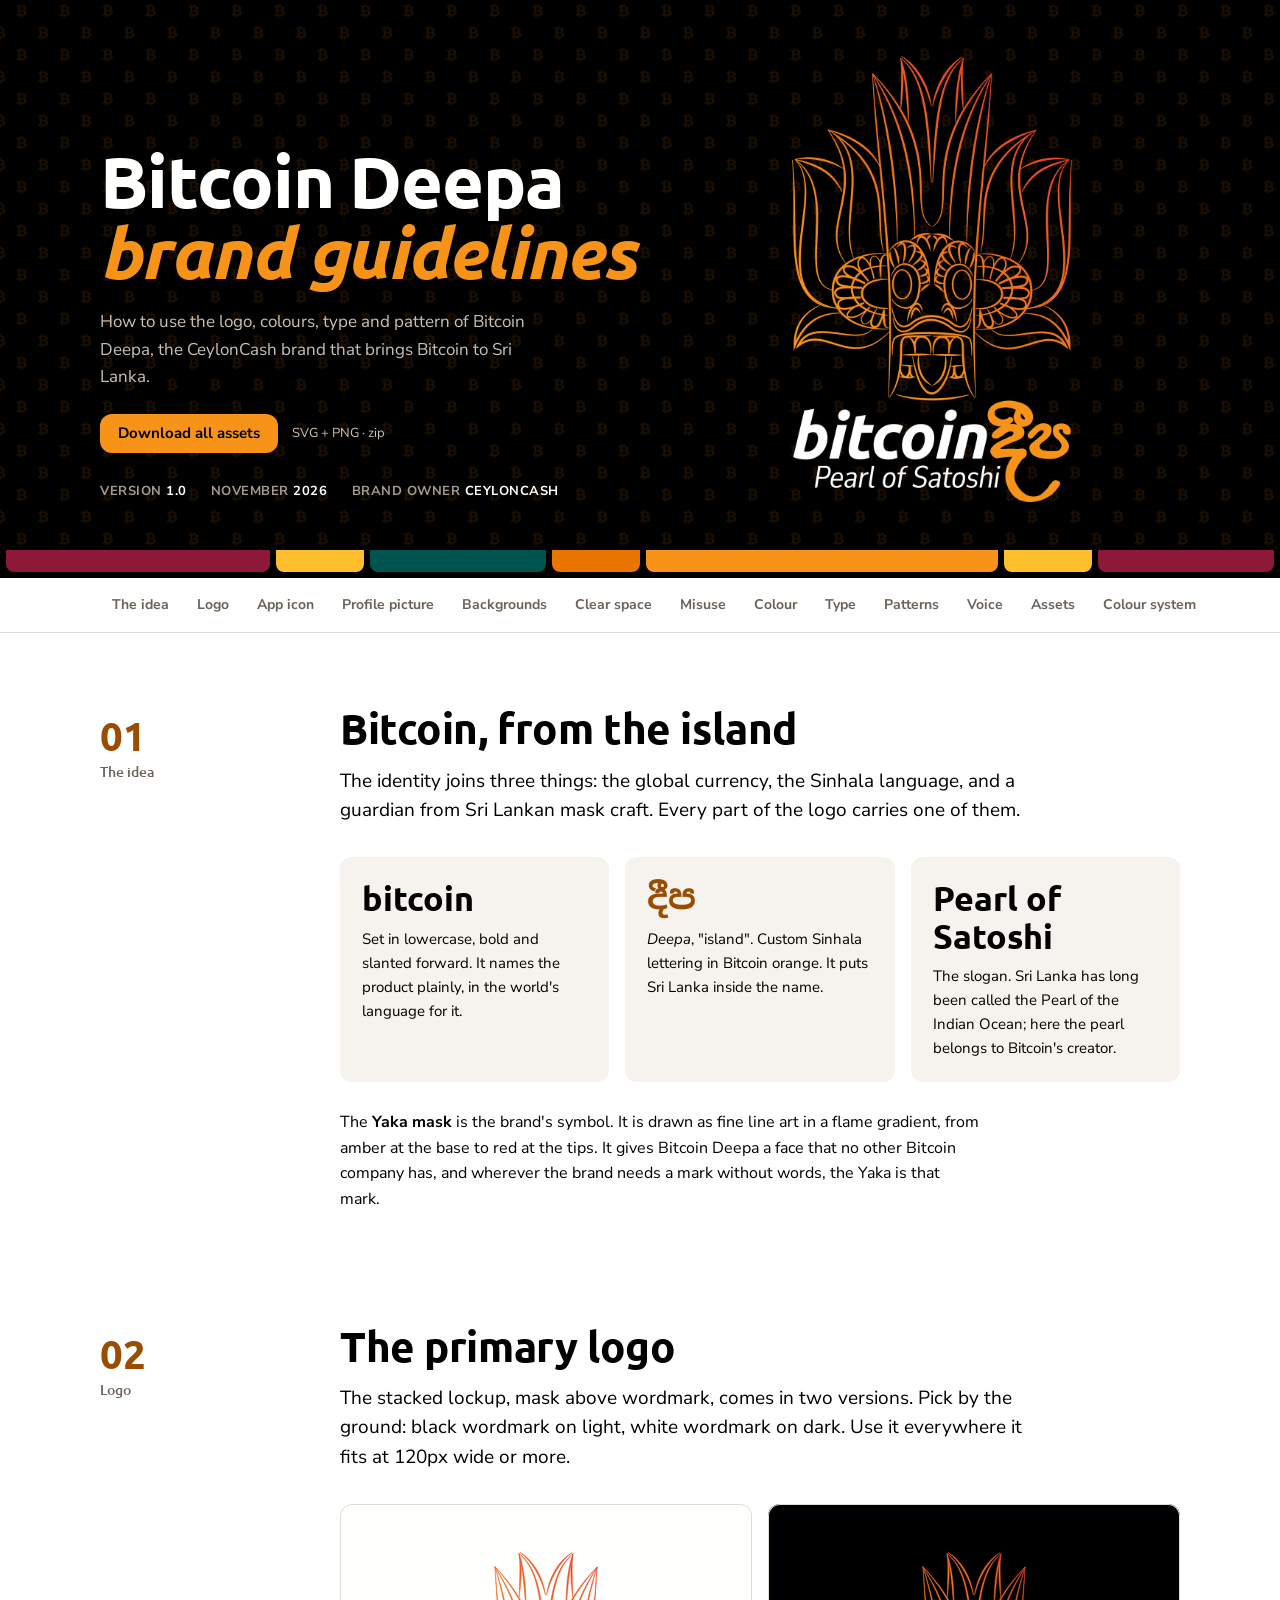
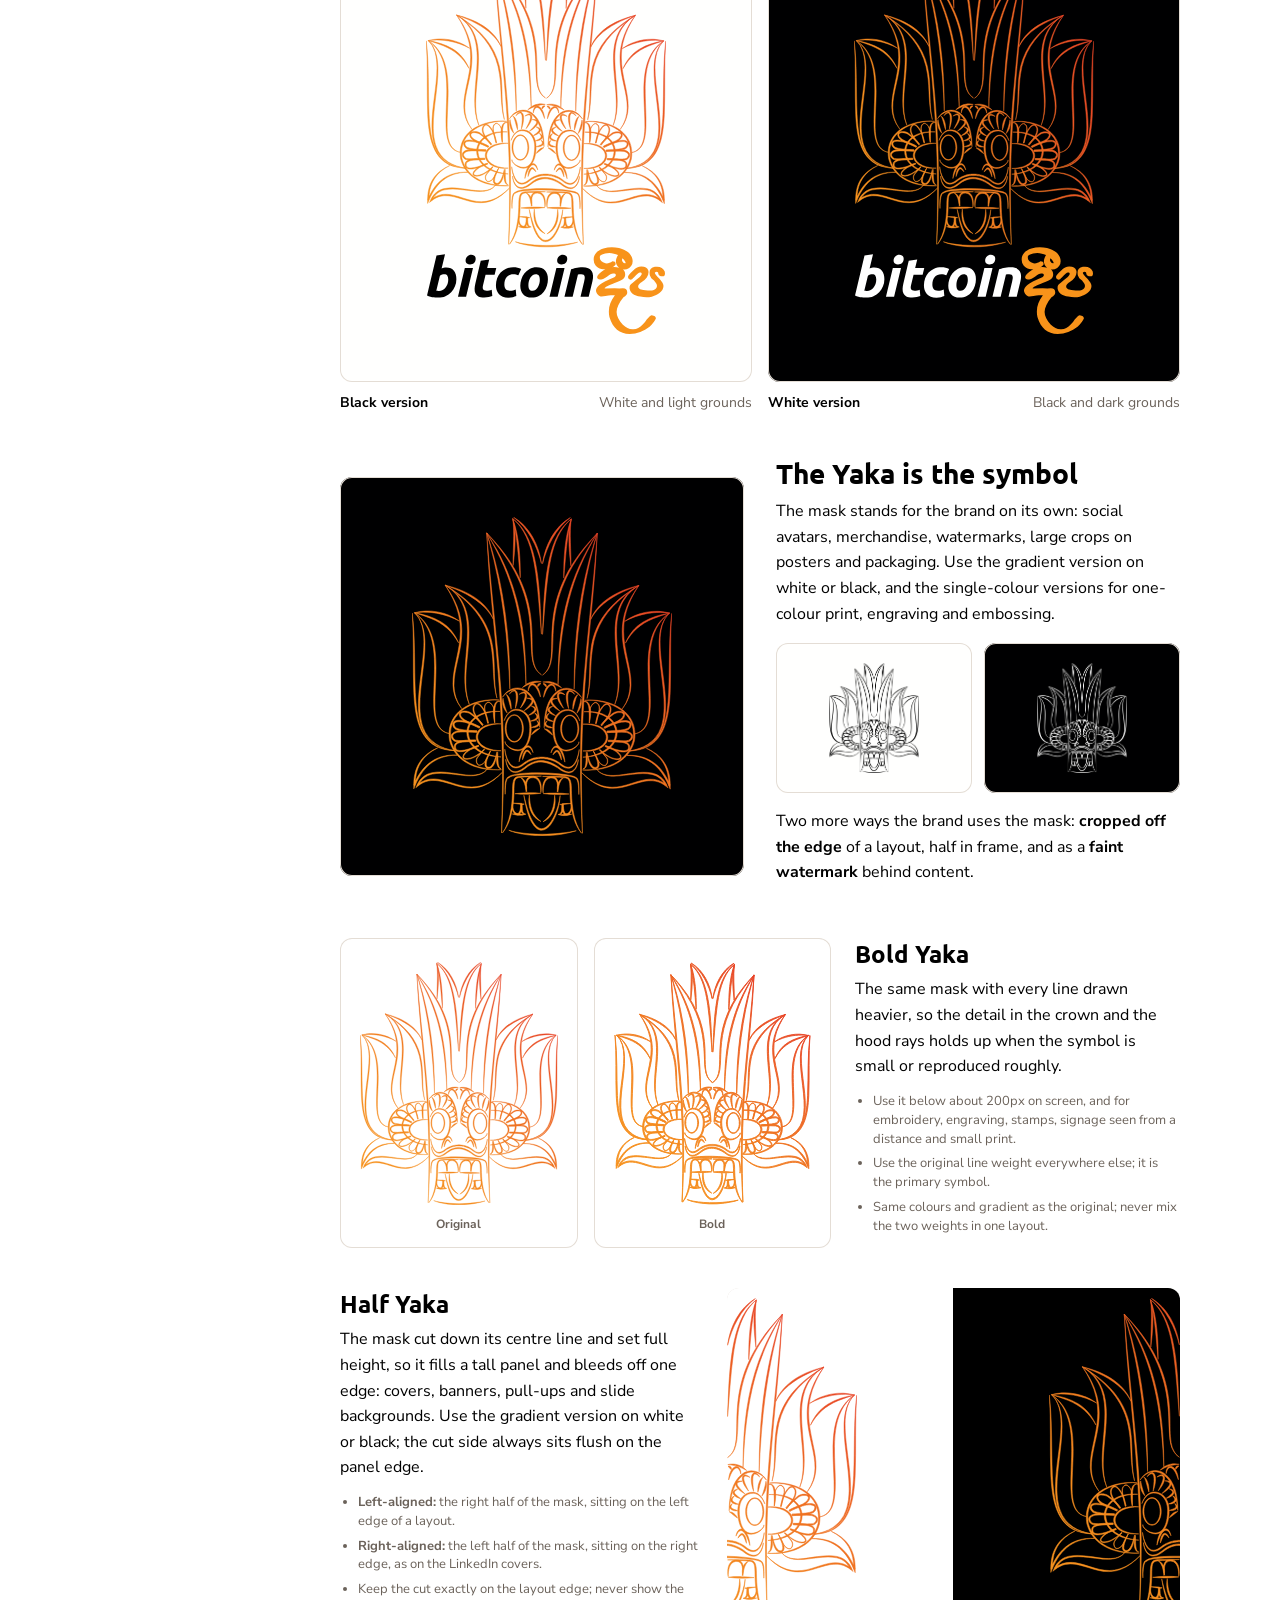
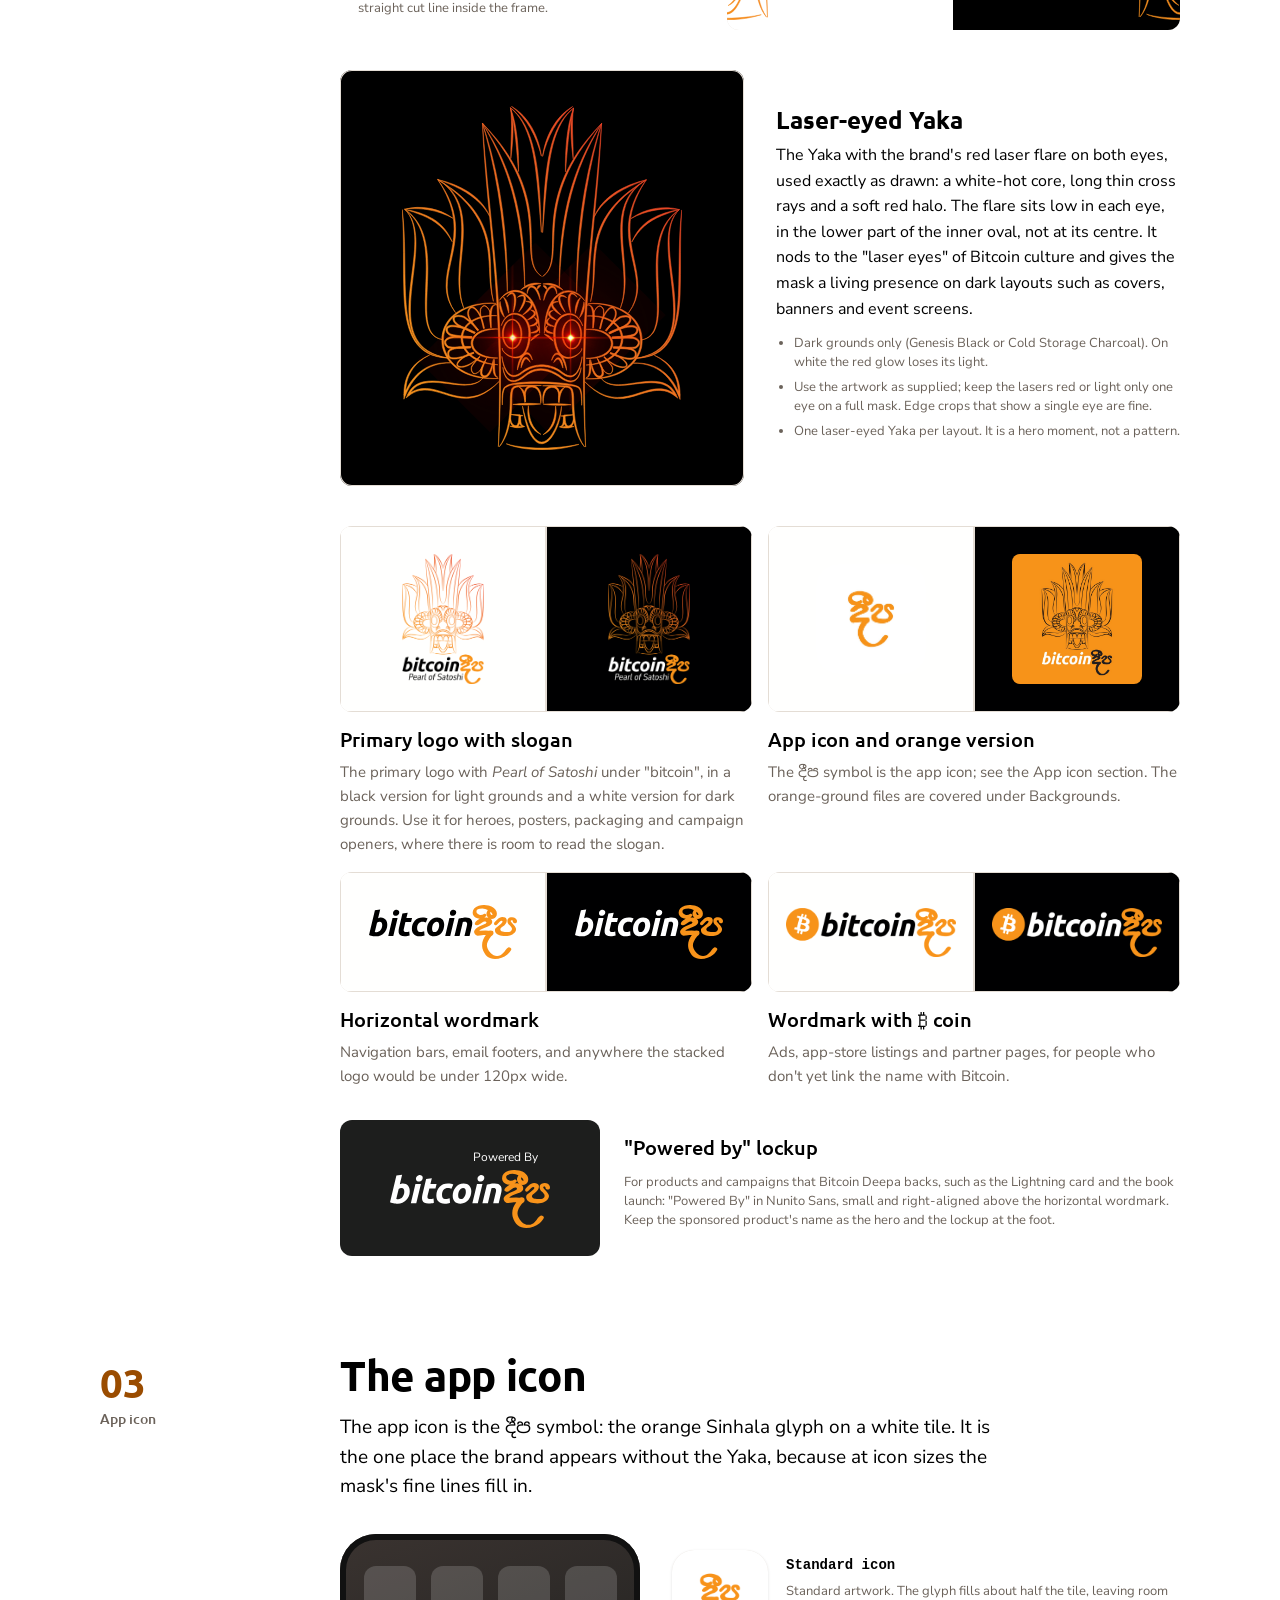
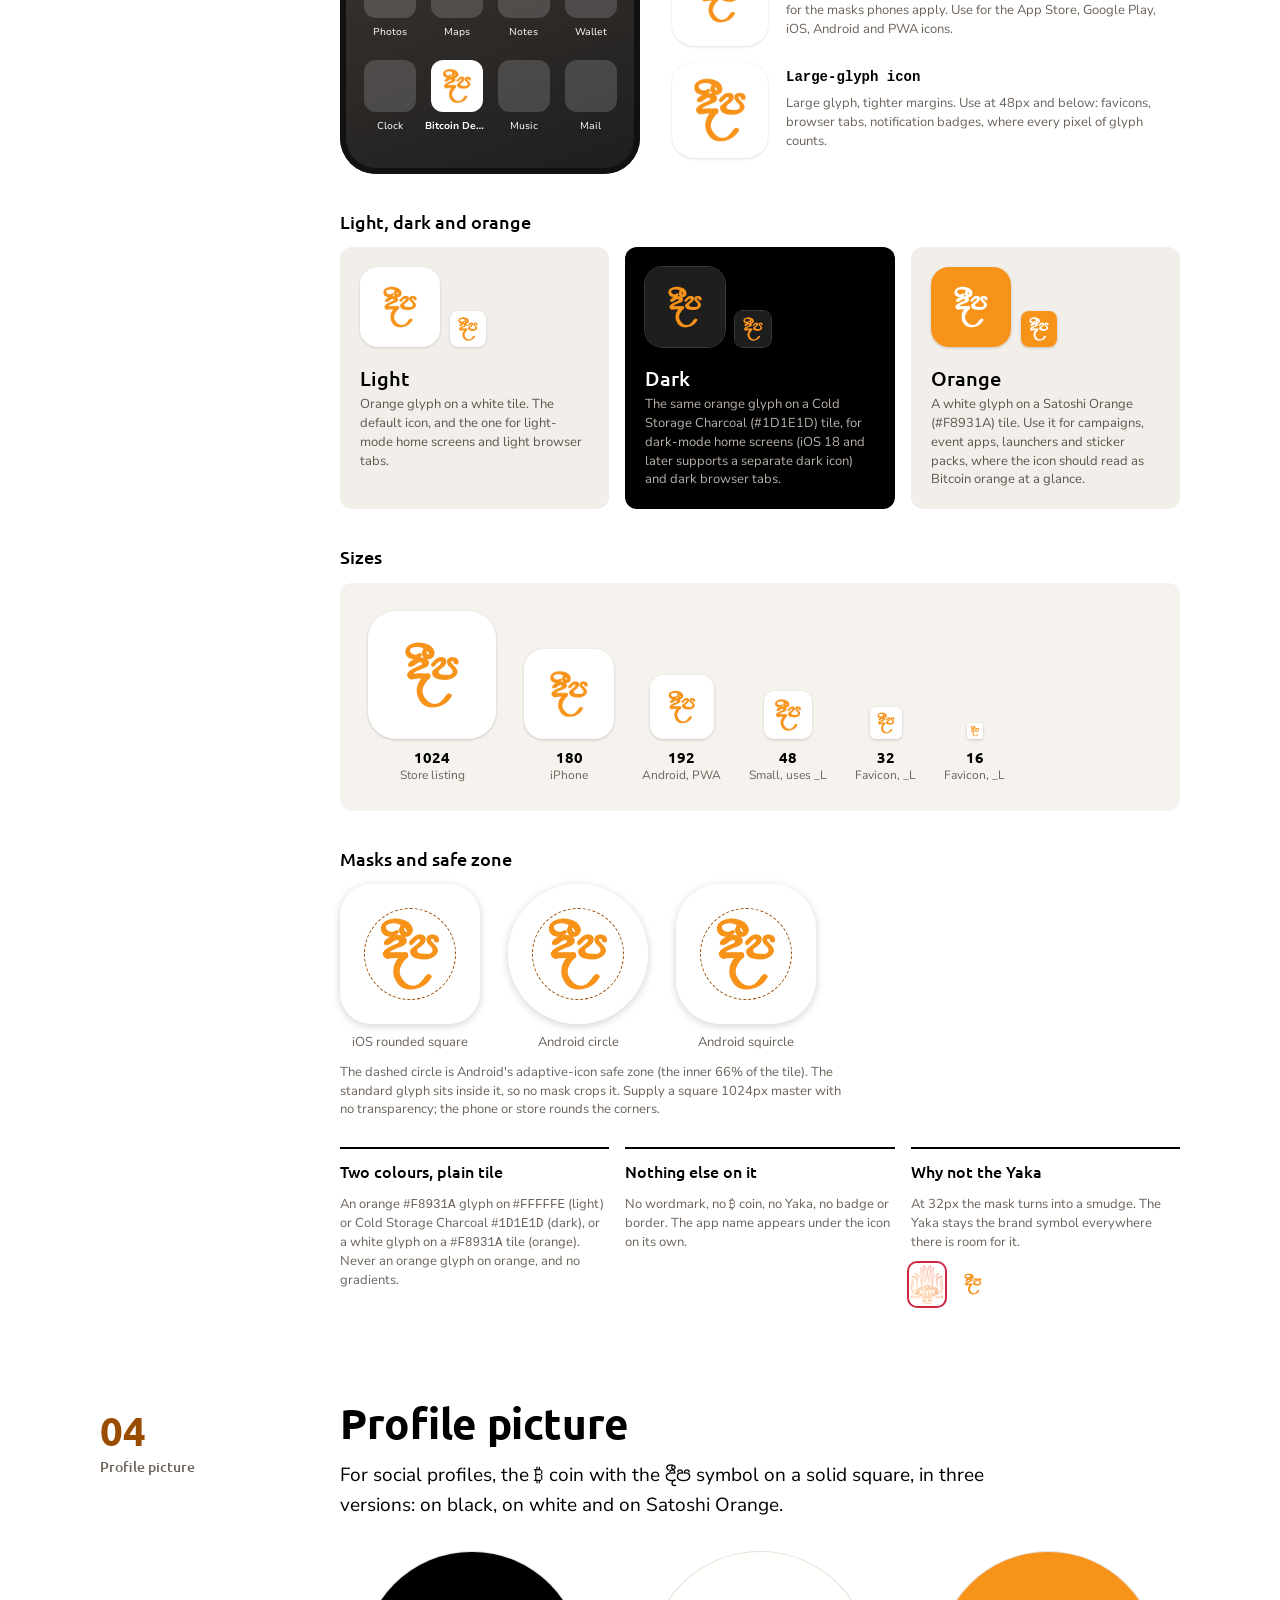
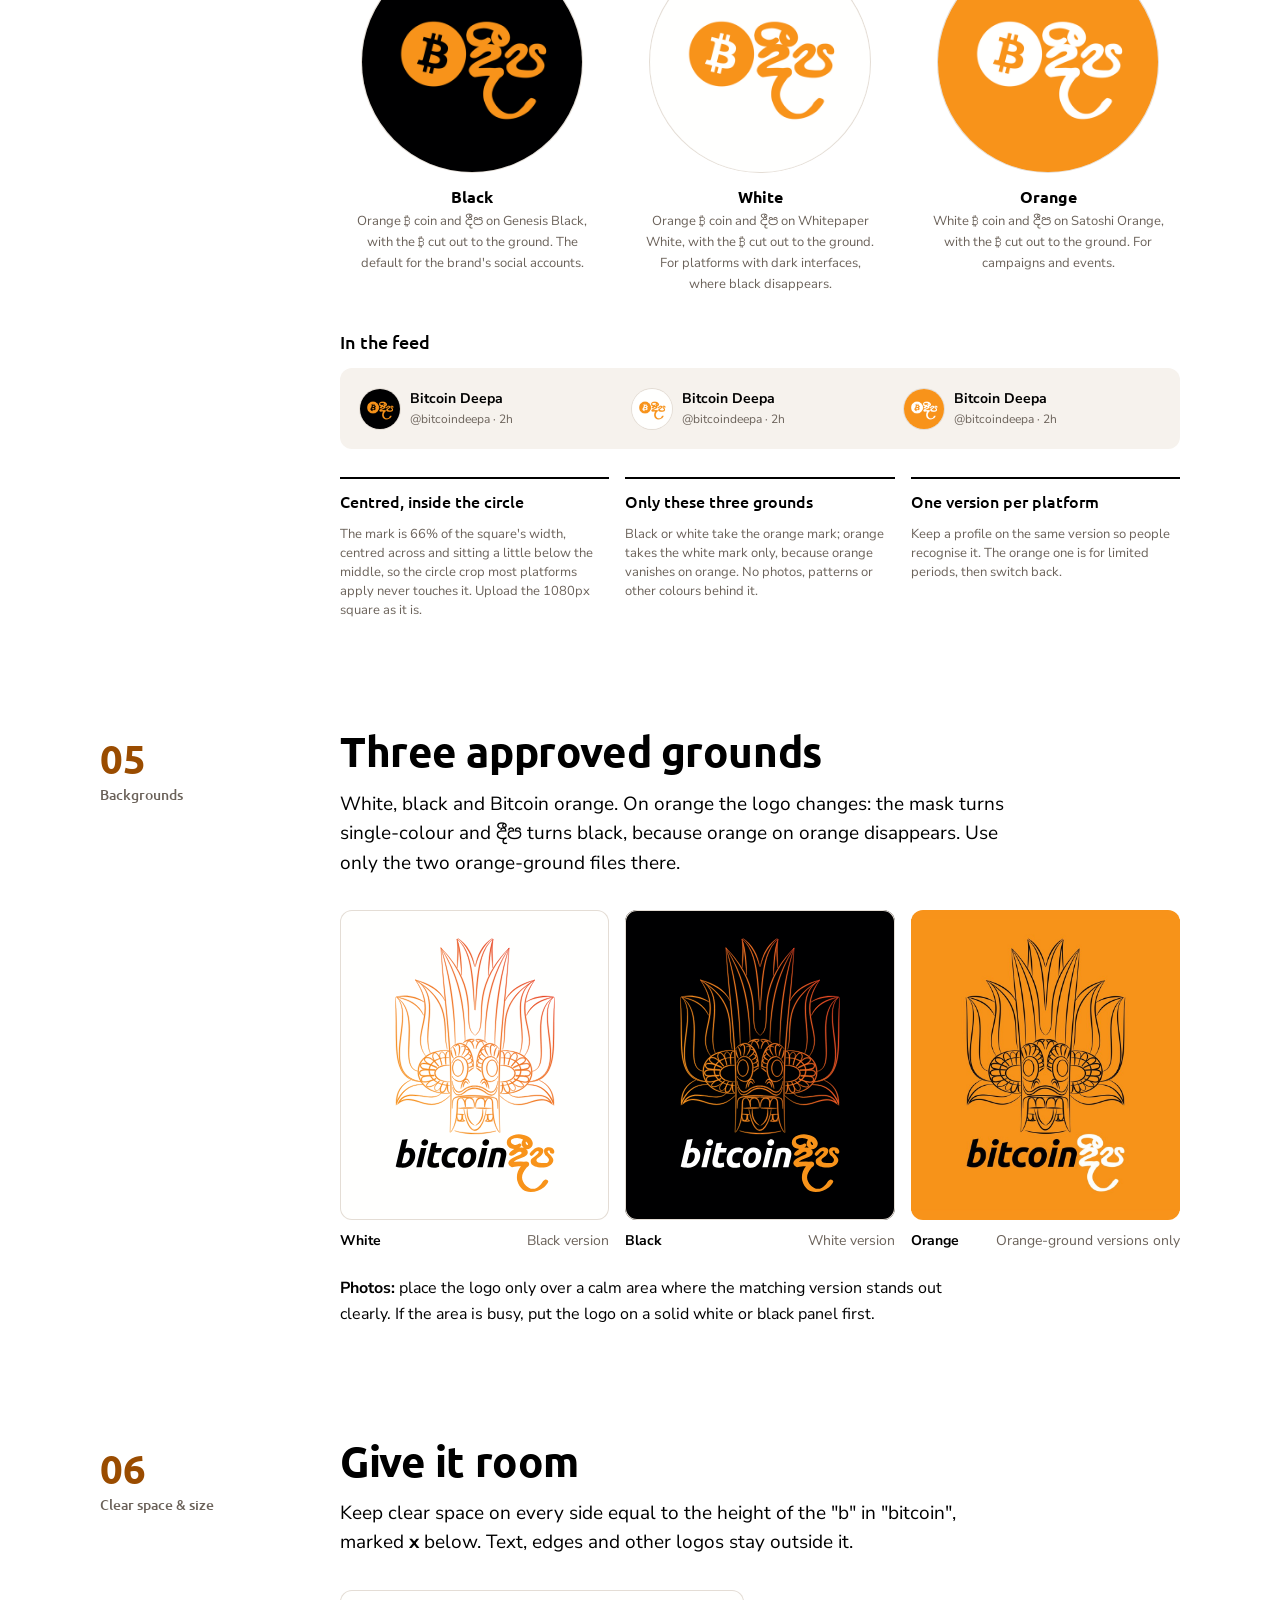
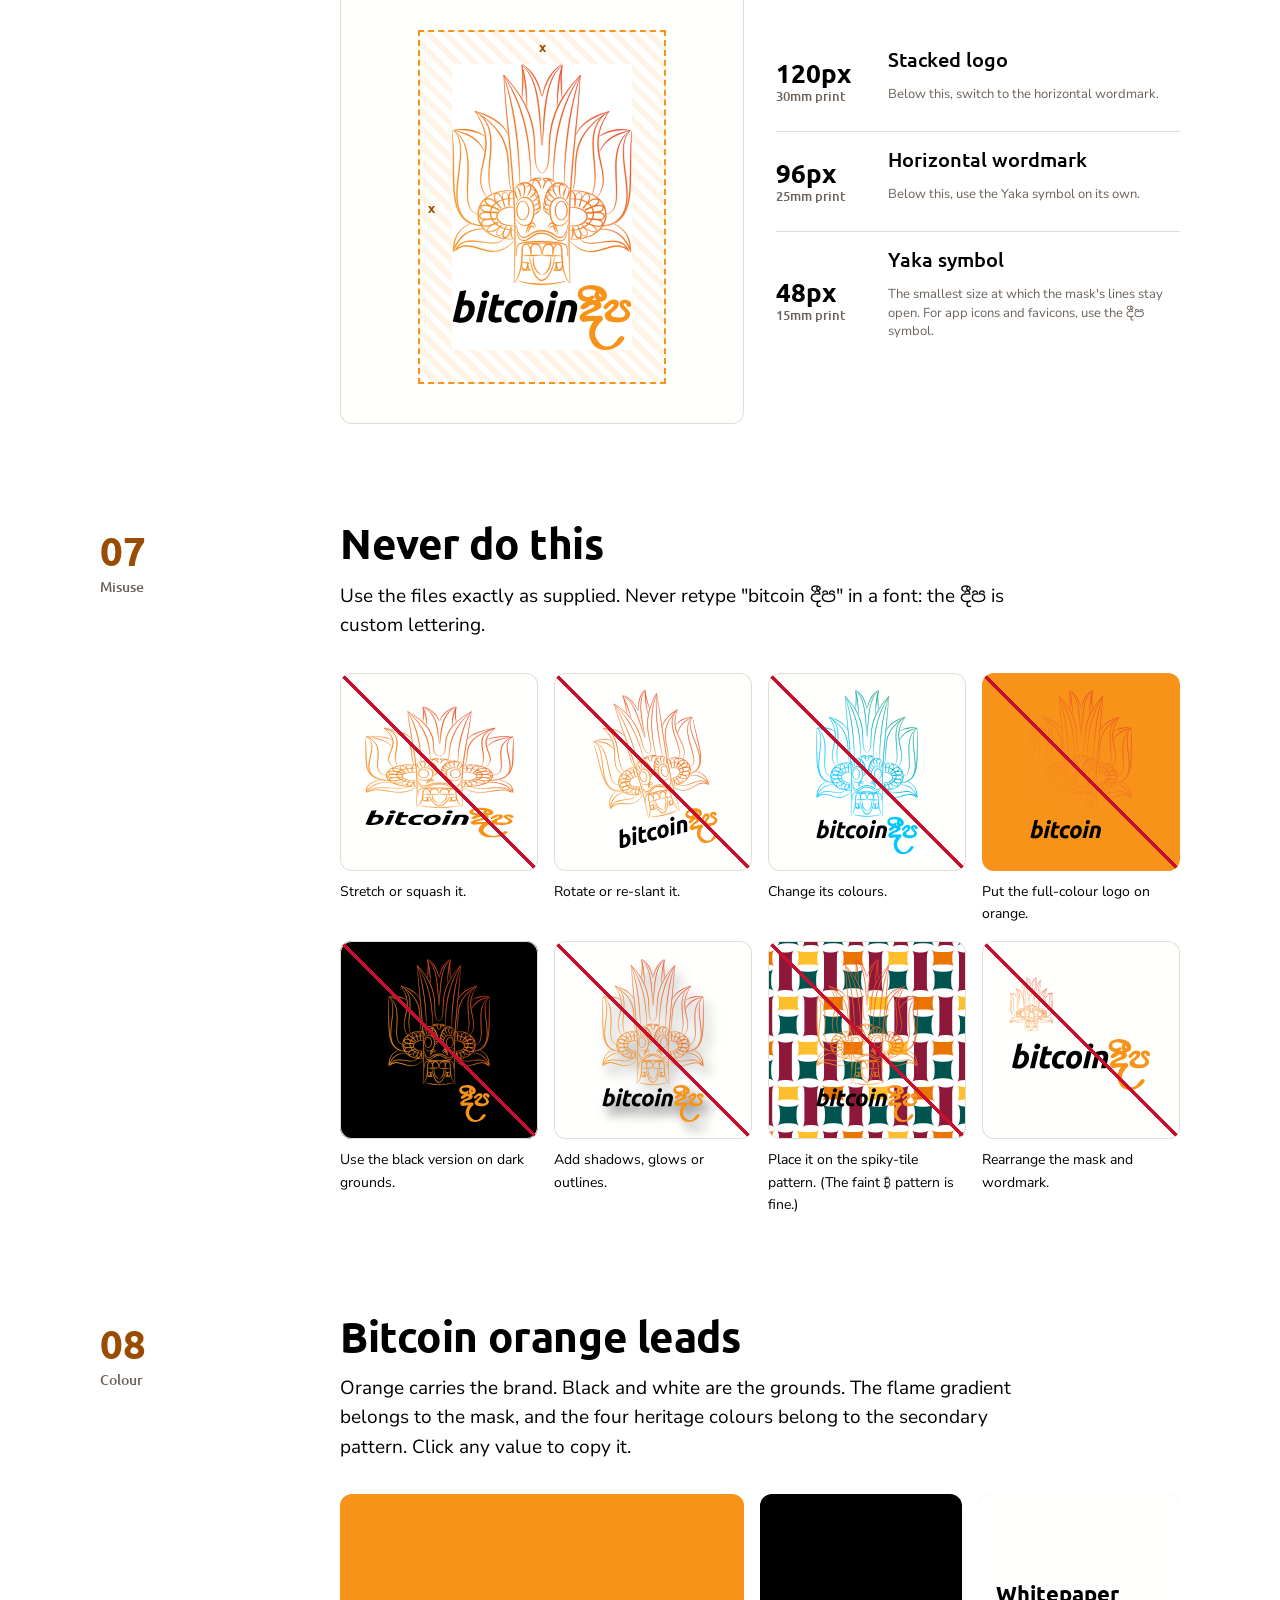
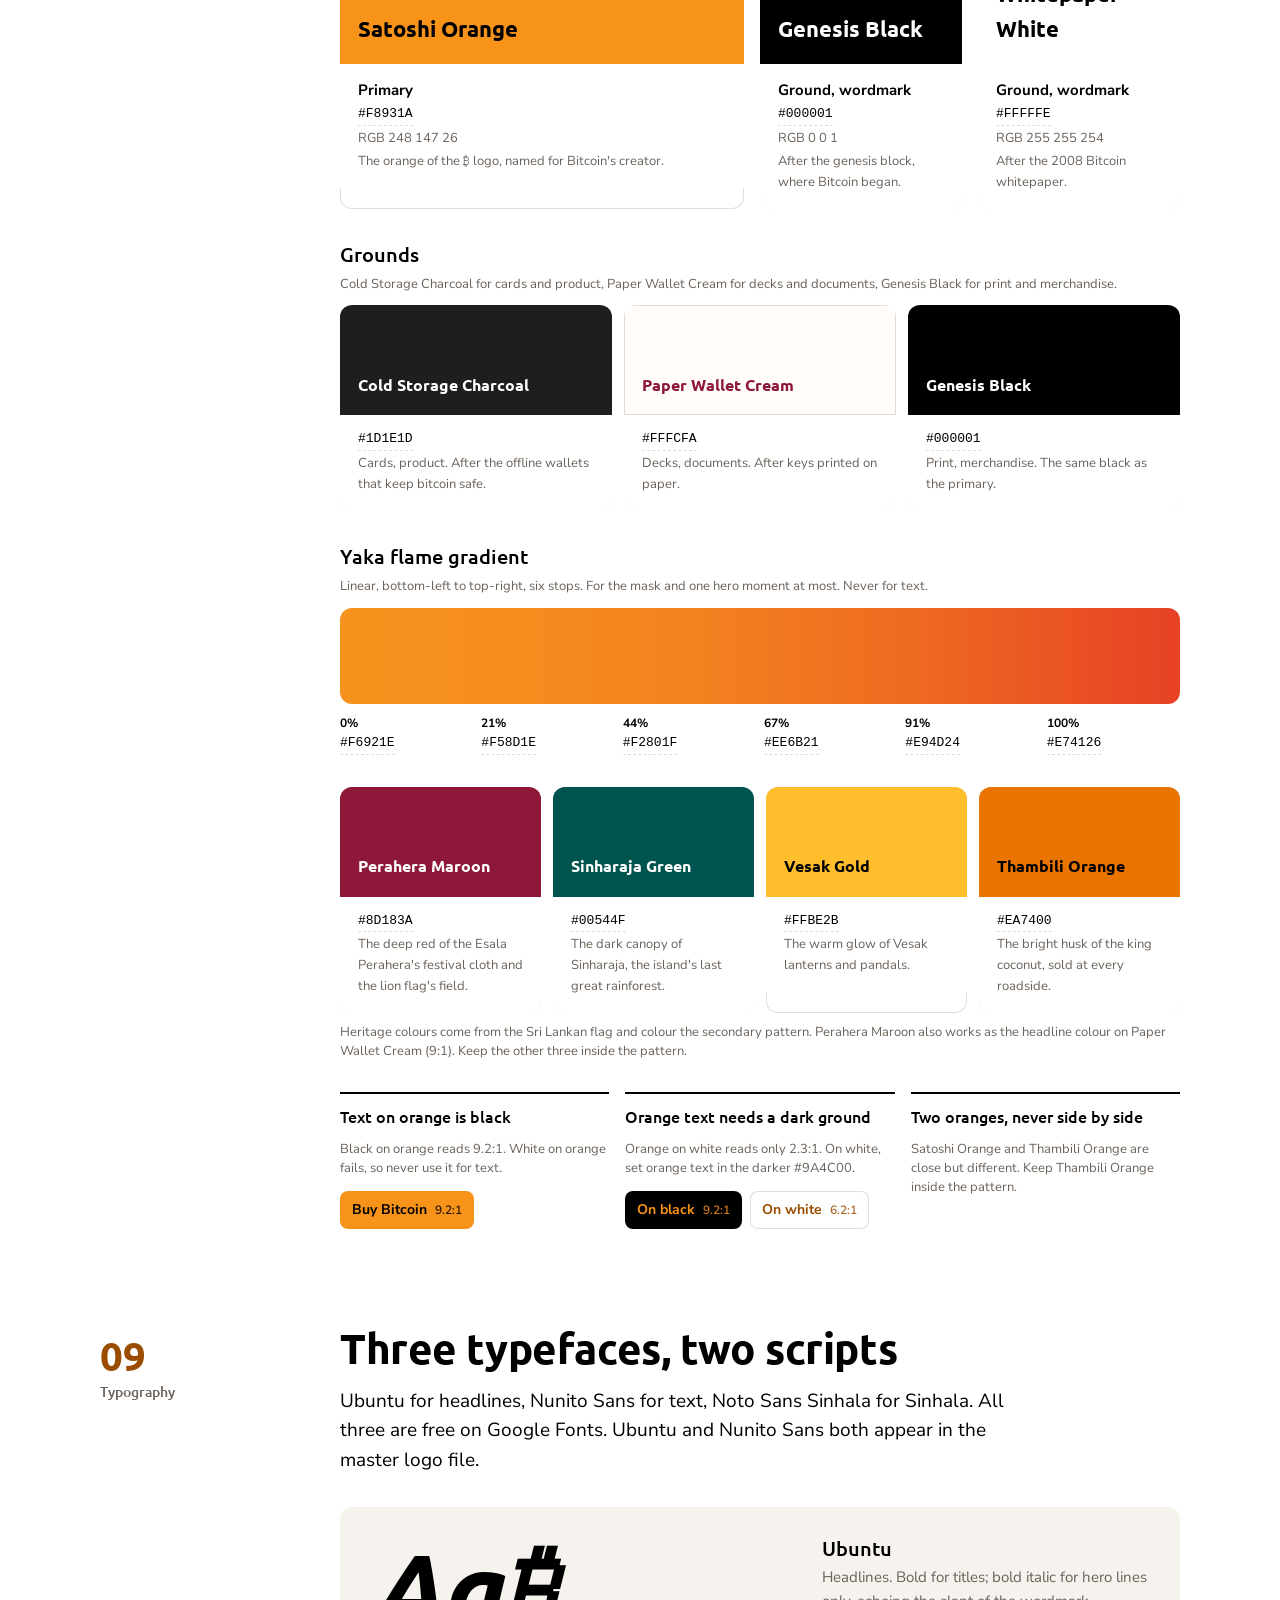
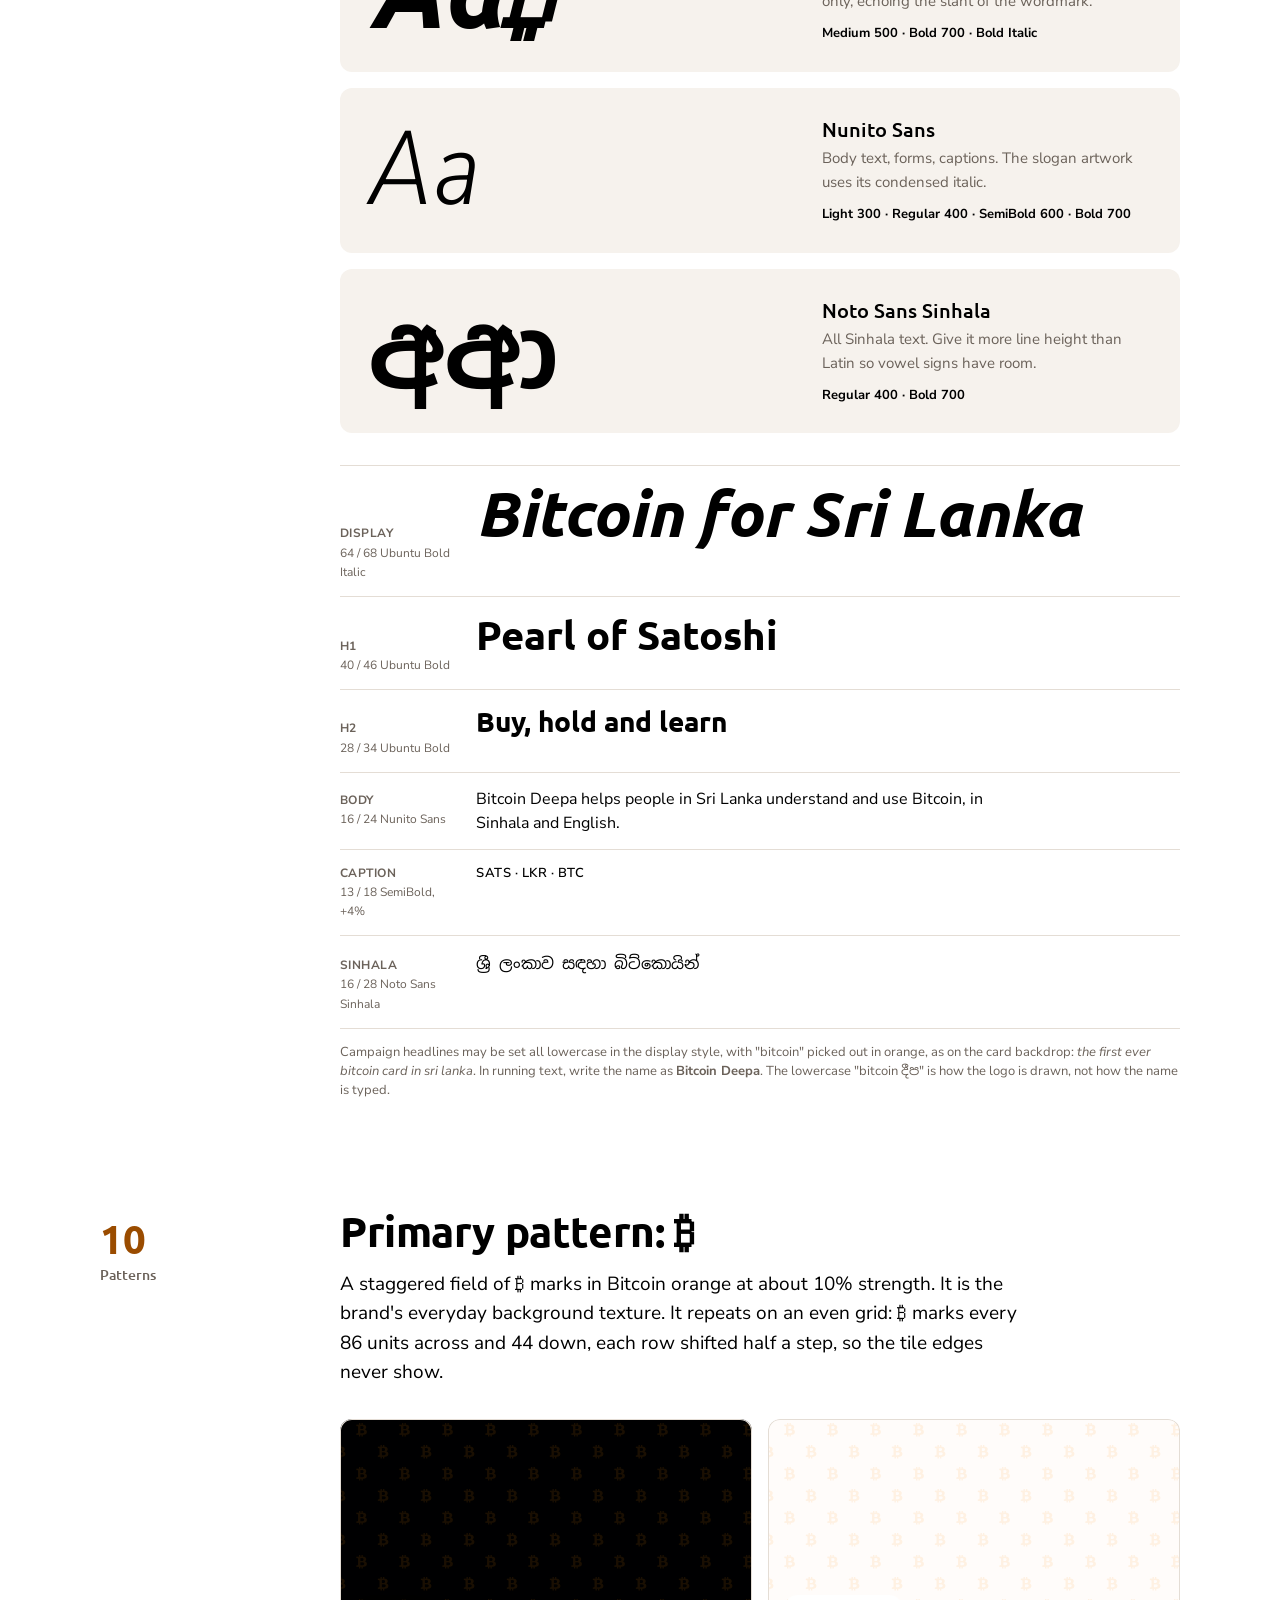
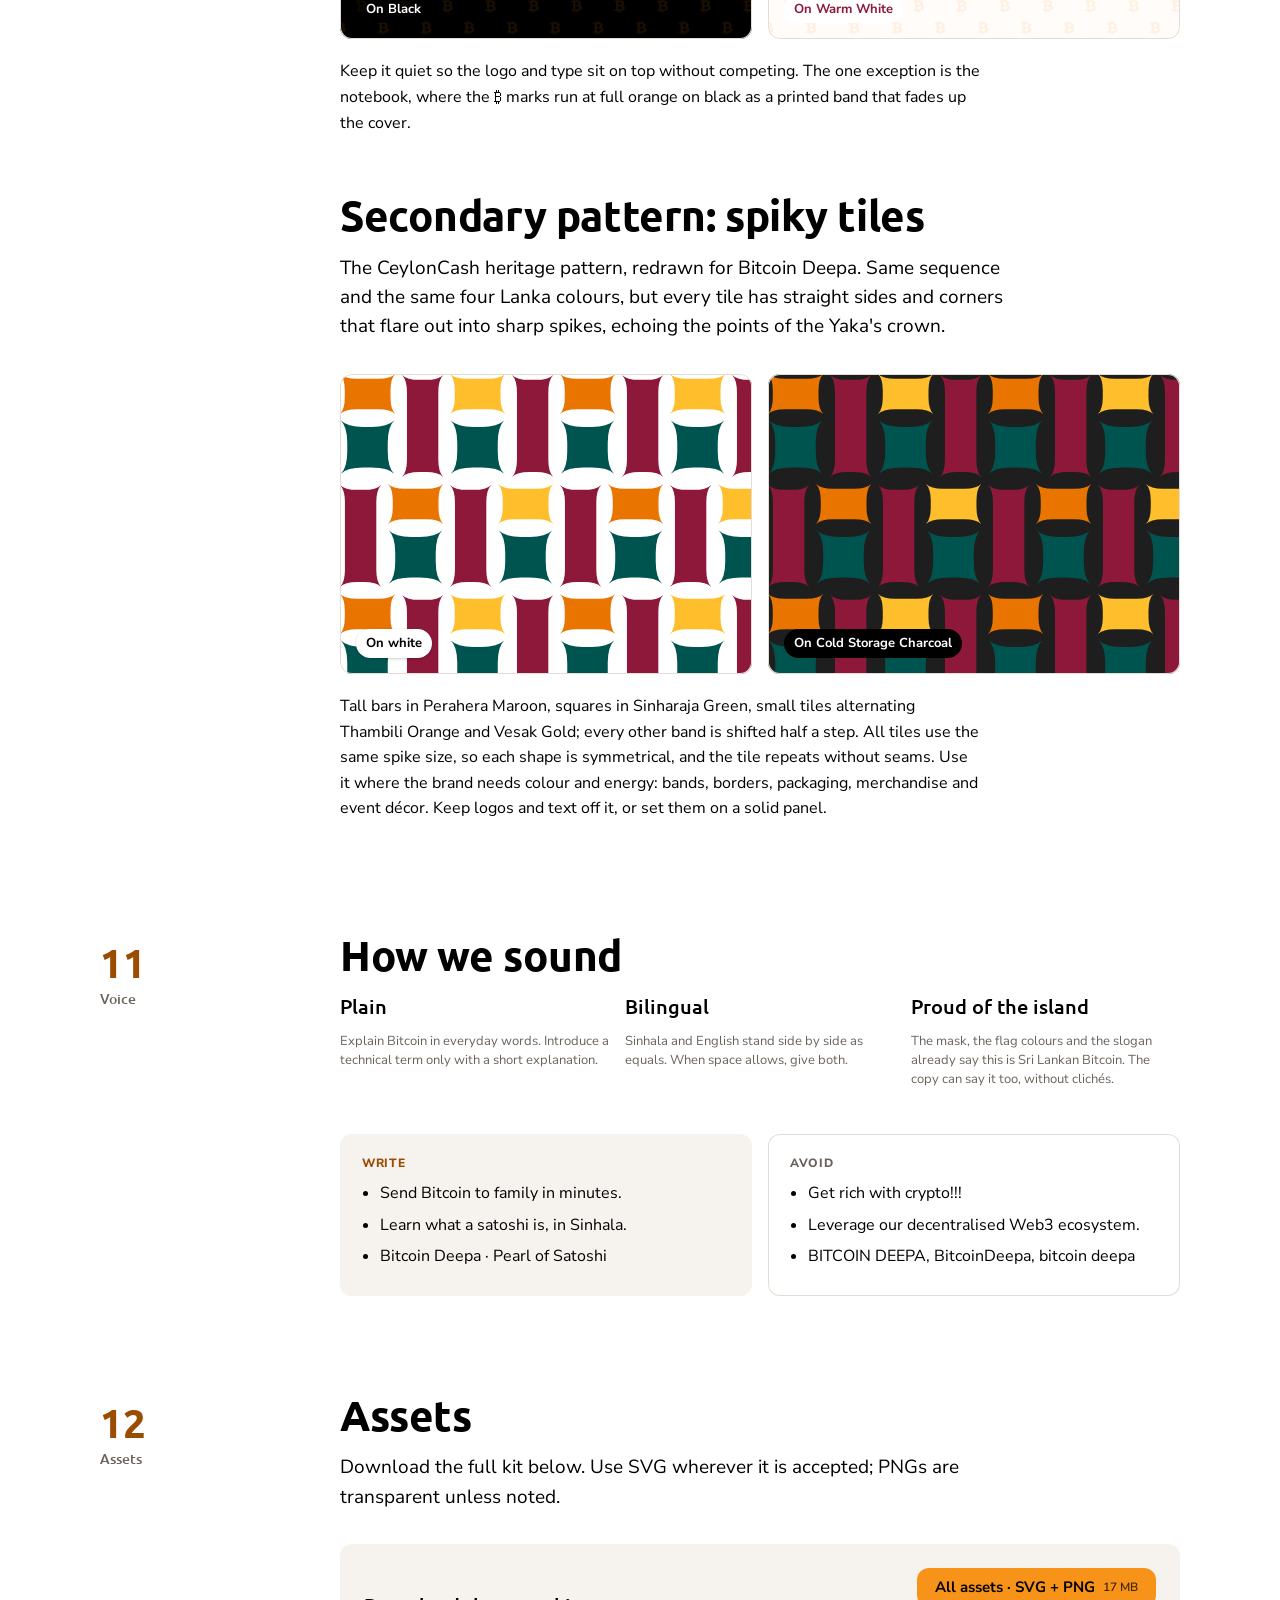
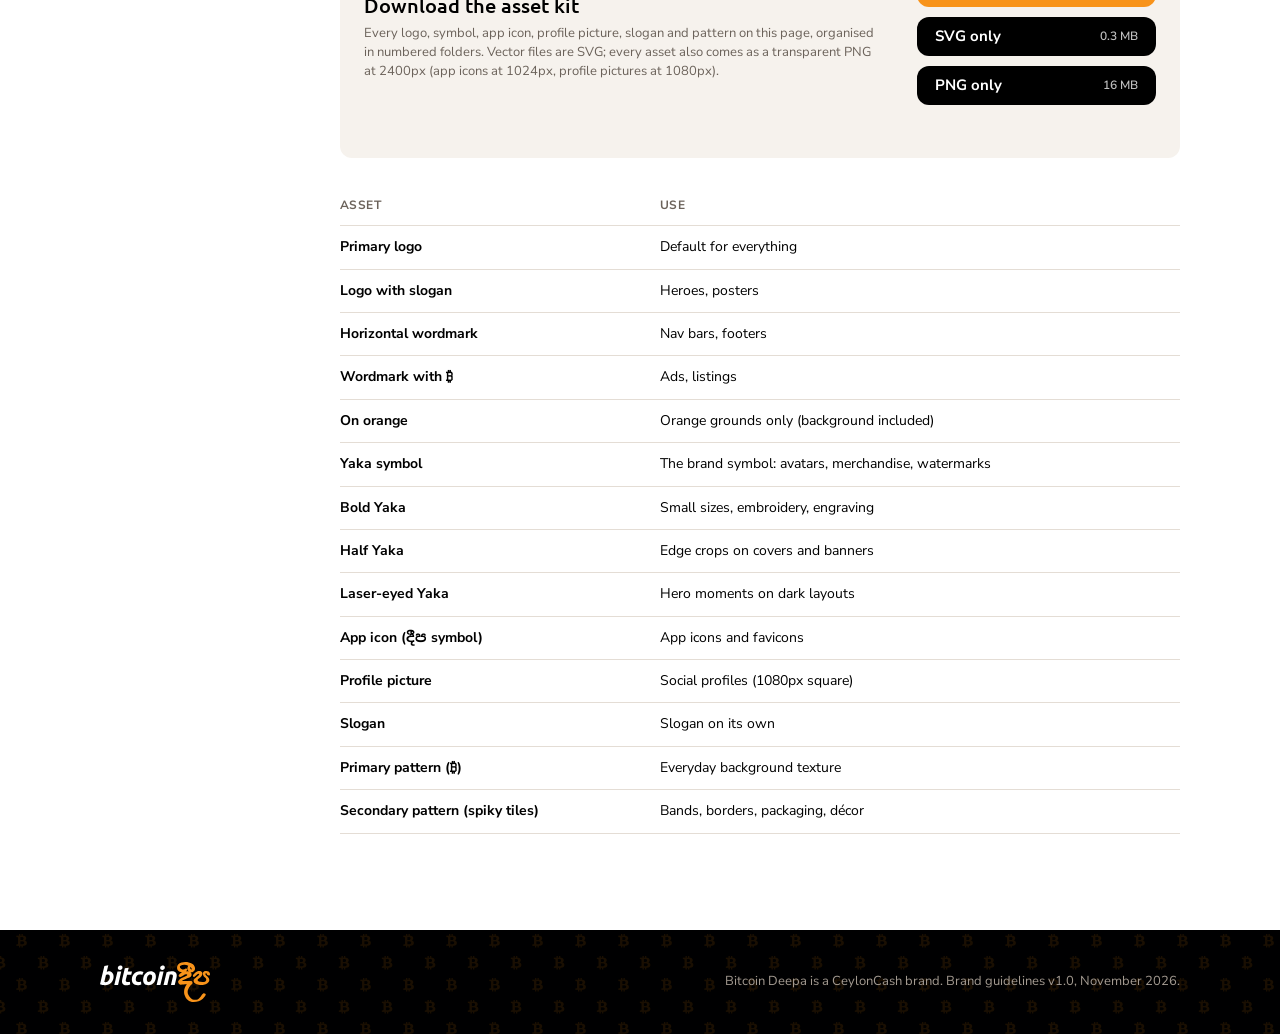
==== site/index.html @ 74b61253 "guideline: publish the brand site on GitHub Pages Move the guideline pages to site/ as normal web pa" ====
<!doctype html>
<html lang="en">
<head>
<meta charset="utf-8">
<meta name="viewport" content="width=device-width, initial-scale=1, viewport-fit=cover">
<meta name="description" content="Official brand guidelines for Bitcoin Deepa: logos, the Yaka symbol, app icons, colour, type and patterns.">
<link rel="icon" href="img/icon_L.png">
<style>body{margin:0;font:14px system-ui,sans-serif}img{max-width:100%}[hidden]{display:none!important}</style>
<title>Bitcoin Deepa Brand Guidelines</title>
<link rel="preconnect" href="https://fonts.googleapis.com">
<link rel="preconnect" href="https://fonts.gstatic.com" crossorigin>
<link rel="stylesheet" href="https://fonts.googleapis.com/css2?family=Ubuntu:ital,wght@0,400;0,500;0,700;1,700&family=Nunito+Sans:ital,opsz,wdth,wght@0,6..12,75..125,300..800;1,6..12,75..125,300..800&family=Noto+Sans+Sinhala:wght@400;700&display=swap">
<style>
/* Layout: a black masthead that carries the logo, then a long single-column book of numbered chapters on a pure ground; each chapter opens with a side label on wide screens. Lanka-colour tiles mark the masthead edge. */
:root {
  --bg: #ffffff;
  --panel: #f6f2ed;
  --ink: #000000;
  --muted: #6b625a;
  --line: #e4ddd5;
  --orange: #f8931a;
  --orange-text: #9a4c00;
  --on-orange: #000000;
  --black: #000001;
  --charcoal: #1d1e1d;
  --warm: #fffcfa;
  --white: #fffffe;
  --maroon: #8d183a;
  --teal: #00544f;
  --saffron: #ffbe2b;
  --lorange: #ea7400;
  --font-display: "Ubuntu", "Noto Sans Sinhala", system-ui, sans-serif;
  --font-body: "Nunito Sans", "Noto Sans Sinhala", system-ui, sans-serif;
  --font-si: "Noto Sans Sinhala", "Nunito Sans", system-ui, sans-serif;
  --r: 12px;
}
@media (prefers-color-scheme: dark) {
  :root:not([data-theme="light"]) {
    --bg: #000000; --panel: #141210; --ink: #ffffff; --muted: #a39a91; --line: #2b2723;
    --orange-text: #f8931a; color-scheme: dark;
  }
}
:root[data-theme="dark"] {
  --bg: #000000; --panel: #141210; --ink: #ffffff; --muted: #a39a91; --line: #2b2723;
  --orange-text: #f8931a; color-scheme: dark;
}
* { box-sizing: border-box; }
body { background: var(--bg); color: var(--ink); font-family: var(--font-body); font-size: 16px; line-height: 1.6; -webkit-font-smoothing: antialiased; }
img { max-width: 100%; display: block; }
a { color: var(--orange-text); }
:focus-visible { outline: 2px solid var(--orange-text); outline-offset: 2px; }
.wrap { max-width: 1120px; margin: 0 auto; padding-left: max(20px, env(safe-area-inset-left, 0px)); padding-right: max(20px, env(safe-area-inset-right, 0px)); }

/* Masthead: always the brand's black, whatever the theme */
.mast { background: var(--black) url('img/Pattern_B_Seamless.png') repeat; background-size: 86px auto; color: var(--white); position: relative; overflow: hidden; }
.mast .wrap { padding-block: 56px 48px; display: grid; grid-template-columns: minmax(0, 1.1fr) minmax(0, 1fr); gap: 40px; align-items: end; }
.mast-logo { max-width: 280px; width: 100%; justify-self: center; }
.mast h1 { font-family: var(--font-display); font-weight: 700; font-size: clamp(40px, 6vw, 72px); line-height: .98; letter-spacing: -.015em; margin: 0 0 20px; text-wrap: balance; }
.mast h1 em { font-style: italic; color: var(--orange); }
.mast p { margin: 0; color: #c9c1b8; max-width: 46ch; font-size: 17px; }
.mast .meta { margin-top: 28px; display: flex; flex-wrap: wrap; gap: 8px 24px; font-size: 13px; color: #a39a91; letter-spacing: .04em; text-transform: uppercase; font-weight: 700; }
.mast .meta b { color: var(--white); font-weight: 700; }
.tiles-strip { height: 28px; display: grid; grid-template-columns: 3fr 1fr 2fr 1fr 4fr 1fr 2fr; gap: 6px; padding: 0 6px 6px; background: var(--black); }
.tiles-strip span { border-radius: 0 0 8px 8px; }

/* Chapter nav */
nav.toc { position: sticky; top: env(safe-area-inset-top, 0px); z-index: 5; background: var(--bg); border-bottom: 1px solid var(--line); }
body::before { content: ""; position: fixed; inset: 0 0 auto; height: env(safe-area-inset-top, 0px); z-index: 10; background: var(--bg); }
nav.toc .wrap { display: flex; gap: 4px; overflow-x: auto; scrollbar-width: none; padding-block: 10px; }
nav.toc a { flex: none; text-decoration: none; color: var(--muted); font-size: 14px; font-weight: 700; padding: 6px 12px; border-radius: var(--r); }
nav.toc a:hover { color: var(--ink); background: var(--panel); }

/* Chapters */
section.ch { padding-block: 72px 24px; }
.ch-grid { display: grid; grid-template-columns: 200px minmax(0, 1fr); gap: 40px; }
.ch-label { font-family: var(--font-display); font-weight: 500; font-size: 14px; color: var(--muted); padding-top: 10px; }
.ch-label .n { display: block; font-weight: 700; font-size: 40px; line-height: 1; color: var(--orange-text); margin-bottom: 6px; font-variant-numeric: tabular-nums; }
h2 { font-family: var(--font-display); font-weight: 700; font-size: clamp(30px, 4vw, 42px); line-height: 1.08; margin: 0 0 16px; letter-spacing: -.01em; text-wrap: balance; }
h3 { font-family: var(--font-display); font-weight: 500; font-size: 20px; line-height: 1.3; margin: 0 0 8px; }
.lede { font-size: 19px; line-height: 1.55; max-width: 62ch; margin: 0 0 32px; }
.body { max-width: 64ch; }
.body p { margin: 0 0 14px; }
.small { font-size: 13px; color: var(--muted); line-height: 1.45; }
.file { font-family: ui-monospace, "SF Mono", Menlo, monospace; font-size: 12.5px; }
.si { font-family: var(--font-si); }

/* Idea */
.idea { display: grid; grid-template-columns: repeat(3, minmax(0, 1fr)); gap: 16px; }
.idea > div { background: var(--panel); border-radius: var(--r); padding: 22px; min-width: 0; }
.idea .big { font-family: var(--font-display); font-weight: 700; font-size: 34px; line-height: 1.1; margin-bottom: 10px; }
.idea .big.si { font-family: var(--font-si); color: var(--orange-text); }
.idea p { margin: 0; font-size: 15px; }

/* Logo tiles */
.duo { display: grid; grid-template-columns: repeat(2, minmax(0, 1fr)); gap: 16px; }
.tile { border-radius: var(--r); display: grid; place-items: center; padding: 48px 24px; min-height: 360px; }
.tile img { width: min(240px, 70%); }
.t-white { background: var(--white); box-shadow: inset 0 0 0 1px var(--line); }
.t-black { background: var(--black); box-shadow: inset 0 0 0 1px var(--line); }
.t-orange { background: var(--orange); }
.cap { display: flex; justify-content: space-between; gap: 12px; flex-wrap: wrap; margin-top: 10px; font-size: 14px; }
.cap b { font-weight: 700; }
.cap span { color: var(--muted); }

.family { display: grid; grid-template-columns: repeat(2, minmax(0, 1fr)); gap: 16px; margin-top: 40px; }
.fam { min-width: 0; }
.fam .pair { display: grid; grid-template-columns: 1fr 1fr; border-radius: var(--r); overflow: hidden; box-shadow: inset 0 0 0 1px var(--line); }
.fam .pair > div { display: grid; place-items: center; padding: 28px 18px; min-height: 180px; }
.fam .pair img { max-height: 130px; width: auto; max-width: 100%; }
.fam .pair.wide > div { min-height: 120px; }
.fam .pair.wide img { max-height: 54px; }
.fam h3 { margin-top: 14px; }
.fam p { margin: 0; font-size: 15px; color: var(--muted); }

/* Symbol */
.symbol { display: grid; grid-template-columns: minmax(0, 1fr) minmax(0, 1fr); gap: 32px; align-items: center; margin-top: 40px; }
.sym-hero { background: var(--black); border-radius: var(--r); display: grid; place-items: center; padding: 40px; min-height: 380px; box-shadow: inset 0 0 0 1px var(--line); }
.sym-hero img { width: min(260px, 80%); }
.sym-text { min-width: 0; }
.sym-text p { margin: 0 0 12px; }
.sym-mono { display: grid; grid-template-columns: 1fr 1fr; gap: 12px; margin-top: 16px; }
.sym-mono > div { border-radius: var(--r); display: grid; place-items: center; padding: 20px; box-shadow: inset 0 0 0 1px var(--line); }
.sym-mono img { height: 110px; width: auto; }

.endorse { margin-top: 32px; display: grid; grid-template-columns: 260px minmax(0, 1fr); gap: 24px; align-items: center; }
.endorse-demo { background: var(--charcoal); border-radius: var(--r); padding: 28px; display: flex; flex-direction: column; align-items: center; }
.endorse-demo span { color: #ffffff; font-size: 12px; align-self: flex-end; margin-right: 34px; margin-bottom: 2px; }
.endorse-demo img { width: 160px; }

/* App icon */
.ai-hero { display: grid; grid-template-columns: 300px minmax(0, 1fr); gap: 32px; align-items: center; }
.ai-phone { background: linear-gradient(160deg, #3a3330, #1d1e1d); border-radius: 36px; padding: 32px 22px 40px; box-shadow: inset 0 0 0 6px #111111; }
.ai-grid { display: grid; grid-template-columns: repeat(4, 1fr); gap: 20px 12px; }
.ai-app { display: flex; flex-direction: column; align-items: center; gap: 6px; min-width: 0; }
.ai-app i, .ai-app img { width: 52px; height: 52px; border-radius: 12px; display: block; }
.ai-app i { background: rgba(255,255,255,.16); }
.ai-app span { font-size: 10px; color: #ffffff; white-space: nowrap; overflow: hidden; text-overflow: ellipsis; max-width: 64px; }
.ai-app.ours span { font-weight: 700; }
.ai-files { display: grid; gap: 16px; min-width: 0; }
.ai-file { display: grid; grid-template-columns: 96px minmax(0, 1fr); gap: 18px; align-items: center; }
.ai-file img { width: 96px; border-radius: 22px; box-shadow: inset 0 0 0 1px var(--line), 0 1px 3px rgba(0,0,0,.12); }
.ai-file h3 { font-family: ui-monospace, "SF Mono", Menlo, monospace; font-size: 14px; font-weight: 700; }
.ai-file p { margin: 0; }
.ai-sizes { display: flex; flex-wrap: wrap; gap: 28px; align-items: flex-end; background: var(--panel); border-radius: var(--r); padding: 28px; }
.ai-sizes figure { margin: 0; display: flex; flex-direction: column; align-items: center; gap: 8px; }
.ai-sizes img { box-shadow: 0 1px 3px rgba(0,0,0,.18); }
.ai-sizes figcaption { font: 700 15px var(--font-display); text-align: center; font-variant-numeric: tabular-nums; }
.ai-sizes figcaption span { display: block; font: 400 12px var(--font-body); color: var(--muted); }
.ai-masks { display: flex; flex-wrap: wrap; gap: 28px; }
.ai-masks figure { margin: 0; text-align: center; font-size: 13px; color: var(--muted); }
.mk { width: 140px; height: 140px; overflow: hidden; position: relative; box-shadow: 0 2px 8px rgba(0,0,0,.18); margin-bottom: 8px; }
.mk img { width: 100%; height: 100%; display: block; }
.mk b { position: absolute; inset: 17%; border: 1.5px dashed #9a4c00; border-radius: 50%; }
.ai-why { display: flex; gap: 14px; align-items: center; margin-top: 10px; }
.ai-why img:first-child { background: #ffffff; border-radius: 6px; opacity: .9; outline: 2px solid #c8102e; outline-offset: 2px; }

.dp-row { display: grid; grid-template-columns: repeat(3, minmax(0, 1fr)); gap: 24px; }
.dp { margin: 0; display: flex; flex-direction: column; align-items: center; gap: 14px; text-align: center; }
.dp img { width: 100%; max-width: 220px; aspect-ratio: 1; border-radius: 50%; box-shadow: inset 0 0 0 1px var(--line), 0 0 0 1px var(--line); }
.dp figcaption b { display: block; font: 700 16px var(--font-display); }
.dp figcaption span { display: block; font-size: 13px; color: var(--muted); max-width: 30ch; margin: 4px auto 0; }
.dp-sizes { display: grid; grid-template-columns: repeat(3, minmax(0, 1fr)); gap: 16px; background: var(--panel); border-radius: var(--r); padding: 20px; }
.dp-chip { display: flex; gap: 10px; align-items: center; min-width: 0; }
.dp-chip img { aspect-ratio: 1; border-radius: 50%; flex: none; box-shadow: 0 0 0 1px var(--line); }
.dp-chip b { display: block; font-size: 14px; }
.dp-chip span { display: block; font-size: 12px; color: var(--muted); white-space: nowrap; overflow: hidden; text-overflow: ellipsis; }
@media (max-width: 860px) { .dp-row, .dp-sizes { grid-template-columns: 1fr; } .dp { flex-direction: row; text-align: left; } .dp img { width: 120px; } .dp figcaption span { margin: 4px 0 0; } }
.ai-themes { display: grid; grid-template-columns: repeat(3, minmax(0, 1fr)); gap: 16px; }
.ai-theme.orange { background: #f2eee9; color: #000000; }
.ai-theme.orange .small { color: #5e564f; }
.ai-themes .ai-theme { grid-template-columns: 1fr; align-content: start; }
.ai-theme.orange .ai-pair img { box-shadow: 0 1px 3px rgba(0,0,0,.18); }
@media (max-width: 860px) { .ai-themes { grid-template-columns: 1fr; } .ai-themes .ai-theme { grid-template-columns: auto minmax(0, 1fr); } }
.ai-theme { border-radius: var(--r); padding: 20px; display: grid; grid-template-columns: auto minmax(0, 1fr); gap: 18px; align-items: center; }
.ai-theme.light { background: #f2eee9; color: #000000; }
.ai-theme.dark { background: #000000; color: #ffffff; }
.ai-theme.light .small { color: #5e564f; }
.ai-theme.dark .small { color: #b8b0a8; }
.ai-theme h3 { margin-bottom: 4px; }
.ai-theme p { margin: 0; }
.ai-pair { display: flex; gap: 10px; align-items: flex-end; }
.ai-pair img:first-child { width: 80px; border-radius: 18px; }
.ai-pair img:last-child { width: 36px; border-radius: 8px; }
.ai-theme.light img { box-shadow: 0 1px 3px rgba(0,0,0,.15); }
.ai-theme.dark img { box-shadow: 0 0 0 1px #3a3a3a; }

.laser { display: grid; grid-template-columns: minmax(0, 1fr) minmax(0, 1fr); gap: 32px; align-items: center; margin-top: 40px; }
.laser-art { background: #000000; border-radius: var(--r); display: grid; place-items: center; padding: 36px; min-height: 380px; box-shadow: inset 0 0 0 1px var(--line); }
.laser-art img { width: min(280px, 85%); }
.laser-text { min-width: 0; }
.laser-text p { margin: 0 0 12px; }
.laser-text ul { padding-left: 18px; margin: 0 0 12px; }
.laser-text li { margin-bottom: 6px; }

.boldyaka { display: grid; grid-template-columns: minmax(0, 1fr) minmax(0, 1fr) minmax(0, 1.4fr); gap: 16px; align-items: center; margin-top: 40px; }
.by-art { background: #ffffff; border-radius: var(--r); box-shadow: inset 0 0 0 1px var(--line); padding: 24px 20px 14px; display: flex; flex-direction: column; align-items: center; gap: 10px; min-width: 0; }
.by-art img { width: 100%; max-width: 200px; }
.by-art span { font-size: 12px; font-weight: 700; color: #6b625a; }
.by-text { min-width: 0; padding-left: 8px; }
.by-text p { margin: 0 0 12px; }
.by-text ul { padding-left: 18px; margin: 0 0 12px; }
.by-text li { margin-bottom: 6px; }

.halfyaka { display: grid; grid-template-columns: minmax(0, 1fr) minmax(0, 1.25fr); gap: 24px; align-items: stretch; margin-top: 40px; }
.hy-pair { display: grid; grid-template-columns: 1fr 1fr; border-radius: var(--r); overflow: hidden; box-shadow: inset 0 0 0 1px var(--line); min-width: 0; }
.hy-text { min-width: 0; align-self: center; }
.hy-text p { margin: 0 0 12px; }
.hy-text ul { padding-left: 18px; margin: 0 0 12px; }
.hy-text li { margin-bottom: 6px; }
.hy-demo { position: relative; min-height: 0; overflow: hidden; }
.hy-left { background: #ffffff; }
.hy-right { background: #000000; }
.hy-demo img { position: absolute; top: 3%; height: 94%; width: auto; max-width: 92%; object-fit: contain; }
.hy-left img { left: 0; object-position: left; }
.hy-right img { right: 0; object-position: right; }
.hy-demo span { position: absolute; bottom: 12px; font-size: 11px; font-weight: 700; padding: 4px 10px; border-radius: 999px; }
.hy-left span { background: #000000; color: #ffffff; }
.hy-right span { background: #ffffff; color: #000000; }
.hy-left span { right: 12px; }
.hy-right span { left: 12px; }

/* Backgrounds */
.grounds { display: grid; grid-template-columns: repeat(3, minmax(0, 1fr)); gap: 16px; }
.grounds .tile { height: 310px; min-height: 0; padding: 28px; display: flex; align-items: center; justify-content: center; }
.grounds .tile img { width: min(170px, 75%); }
.grounds .tile.full { padding: 0; overflow: hidden; }
.grounds .tile.full img { width: calc(min(170px, 75%) * 1.72); max-width: none; flex: none; }

/* Clear space */
.space { display: grid; grid-template-columns: minmax(0, 1fr) minmax(0, 1fr); gap: 32px; align-items: center; }
.cs { background: var(--white); border-radius: var(--r); padding: 40px; display: grid; place-items: center; box-shadow: inset 0 0 0 1px var(--line); }
.cs-box { position: relative; padding: 34px; outline: 2px dashed #f8931a; outline-offset: -2px; background: repeating-linear-gradient(45deg, rgba(248,147,26,.10) 0 6px, transparent 6px 12px); }
.cs-box img { width: 180px; background: #fff; }
.cs-x { position: absolute; font: 700 13px var(--font-display); color: #9a4c00; }
.cs-x.t { top: 8px; left: 50%; transform: translateX(-50%); }
.cs-x.l { left: 10px; top: 50%; transform: translateY(-50%); }
.mins { display: grid; gap: 14px; }
.min { display: grid; grid-template-columns: 96px minmax(0, 1fr); gap: 16px; align-items: center; padding-bottom: 14px; border-bottom: 1px solid var(--line); }
.min:last-child { border-bottom: 0; }
.min .v { font-family: var(--font-display); font-weight: 700; font-size: 26px; line-height: 1; font-variant-numeric: tabular-nums; }
.min .v small { display: block; font-size: 13px; color: var(--muted); font-weight: 500; margin-top: 4px; }

/* Don'ts */
.donts { display: grid; grid-template-columns: repeat(4, minmax(0, 1fr)); gap: 16px; }
.dont { min-width: 0; }
.dont .box { aspect-ratio: 1 / 1; border-radius: var(--r); display: grid; place-items: center; overflow: hidden; position: relative; background: var(--white); box-shadow: inset 0 0 0 1px var(--line); }
.dont .box img { width: 52%; }
.dont .box::after { content: ""; position: absolute; inset: 0; background: linear-gradient(to top right, transparent calc(50% - 1.5px), #c8102e calc(50% - 1.5px), #c8102e calc(50% + 1.5px), transparent calc(50% + 1.5px)); }
.dont p { margin: 10px 0 0; font-size: 14px; }
.d-stretch img { transform: scaleX(1.45) scaleY(.8); }
.d-rotate img { transform: rotate(-14deg); }
.d-recolor img { filter: hue-rotate(160deg) saturate(1.4); }
.d-orange { background: var(--orange) !important; box-shadow: none !important; }
.d-pattern { background-size: 90px auto !important; }
.d-shadow img { filter: drop-shadow(6px 8px 6px rgba(0,0,0,.55)); }
.d-dark { background: var(--black) !important; }

/* Colour */
.swatches { display: grid; grid-template-columns: 2fr 1fr 1fr; gap: 16px; }
.sw { border-radius: var(--r); overflow: hidden; box-shadow: inset 0 0 0 1px var(--line); min-width: 0; display: flex; flex-direction: column; }
.sw .chip { min-height: 170px; padding: 18px; display: flex; align-items: flex-end; font-family: var(--font-display); font-weight: 700; font-size: 22px; }
.sw .info { padding: 14px 18px 16px; background: var(--bg); display: grid; gap: 2px; font-size: 13px; color: var(--muted); }
.sw .info b { color: var(--ink); font-size: 15px; }
.copy { font: inherit; font-family: ui-monospace, "SF Mono", Menlo, monospace; font-size: 13px; background: none; border: 0; padding: 0; color: var(--ink); cursor: pointer; text-align: left; justify-self: start; border-bottom: 1px dashed var(--line); }
.copy:hover { color: var(--orange-text); }
.copy.done::after { content: "  copied"; color: var(--orange-text); font-family: var(--font-body); }
.grad { margin-top: 32px; }
.grad-bar { height: 96px; border-radius: var(--r); background: linear-gradient(90deg, #f6921e 0%, #f58d1e 21%, #f2801f 44%, #ee6b21 67%, #e94d24 91%, #e74126 100%); }
.stops { display: grid; grid-template-columns: repeat(6, minmax(0, 1fr)); gap: 8px; margin-top: 10px; font-size: 12px; color: var(--muted); }
.stops b { display: block; color: var(--ink); font-weight: 700; font-size: 12px; }
.heritage { display: grid; grid-template-columns: repeat(4, minmax(0, 1fr)); gap: 12px; margin-top: 32px; }
.heritage .sw .chip { min-height: 110px; font-size: 16px; }
.rules { margin-top: 32px; display: grid; grid-template-columns: repeat(3, minmax(0, 1fr)); gap: 16px; }
.rule { border-top: 2px solid var(--ink); padding-top: 12px; font-size: 15px; min-width: 0; }
.rule h3 { font-size: 16px; }
.pairs { display: flex; flex-wrap: wrap; gap: 8px; margin-top: 10px; }
.pair-chip { border-radius: 8px; padding: 8px 12px; font-weight: 700; font-size: 14px; display: inline-flex; gap: 8px; align-items: center; }
.pair-chip i { font-style: normal; font-weight: 600; font-size: 12px; opacity: .85; }

/* Type */
.faces { display: grid; gap: 16px; }
.face { display: grid; grid-template-columns: minmax(0, 1.3fr) minmax(0, 1fr); gap: 24px; background: var(--panel); border-radius: var(--r); padding: 28px; align-items: center; }
.face .spec { font-size: clamp(56px, 9vw, 104px); line-height: .95; overflow-wrap: anywhere; }
.face .about h3 { margin-bottom: 4px; }
.face .about p { margin: 0; font-size: 15px; color: var(--muted); }
.face .about .w { margin-top: 10px; font-size: 13px; color: var(--ink); font-weight: 700; }
.scale { margin-top: 32px; border-top: 1px solid var(--line); }
.row { display: grid; grid-template-columns: 120px minmax(0, 1fr); gap: 16px; align-items: baseline; padding-block: 14px; border-bottom: 1px solid var(--line); }
.row .k { font-size: 12px; color: var(--muted); font-weight: 700; letter-spacing: .04em; text-transform: uppercase; }
.row .k span { display: block; text-transform: none; letter-spacing: 0; font-weight: 400; font-variant-numeric: tabular-nums; }
.row > div:last-child { min-width: 0; overflow-wrap: anywhere; }

/* Pattern */
.pat-band { border-radius: var(--r); overflow: hidden; background: var(--white); box-shadow: inset 0 0 0 1px var(--line); }
.pat-band img { width: 100%; max-height: 220px; object-fit: cover; object-position: top; }
.pat-row { display: grid; grid-template-columns: minmax(0, 1fr) minmax(0, 1fr); gap: 16px; margin-top: 16px; }
.pat-row .box { border-radius: var(--r); background: var(--white); box-shadow: inset 0 0 0 1px var(--line); display: grid; place-items: center; min-height: 200px; padding: 24px; }
.pat-row .box img { max-height: 160px; width: auto; }

.grounds3 { grid-template-columns: repeat(3, minmax(0, 1fr)); }

/* B pattern */
.bpat { display: grid; grid-template-columns: minmax(0, 1fr) minmax(0, 1fr); gap: 16px; }
.bp { border-radius: var(--r); min-height: 220px; background-image: url('img/Pattern_B_Seamless.png'); background-repeat: repeat; background-size: 86px auto; display: flex; align-items: flex-end; padding: 16px; box-shadow: inset 0 0 0 1px var(--line); }
.bp span { font-size: 13px; font-weight: 700; padding: 4px 10px; border-radius: 999px; }
.bp.night { background-color: var(--black); }
.bp.night span { background: rgba(0,0,0,.5); color: #ffffff; }
.bp.warm { background-color: var(--warm); }
.bp.warm span { background: #ffffff; color: #8d183a; }

/* Leaf pattern */
.lp { border-radius: var(--r); min-height: 300px; background-repeat: repeat; background-size: 220px auto; display: flex; align-items: flex-end; padding: 16px; box-shadow: inset 0 0 0 1px var(--line); }
.lp span { font-size: 13px; font-weight: 700; padding: 4px 10px; border-radius: 999px; }
.lp.light span { background: #ffffff; color: #000000; box-shadow: 0 1px 3px rgba(0,0,0,.2); }
.lp.dark span { background: #000000; color: #ffffff; }

/* In use */
.use { display: grid; grid-template-columns: repeat(2, minmax(0, 1fr)); gap: 24px 16px; }
.use figure { margin: 0; min-width: 0; }
.use .u-wide { grid-column: 1 / -1; }
.use + .use-h, .use-h { margin: 36px 0 14px; font-size: 18px; }
.use4 { grid-template-columns: repeat(4, minmax(0, 1fr)); }
.use-bd { grid-template-columns: repeat(3, minmax(0, 1fr)); }
.bd-notes { min-width: 0; align-self: center; }
.bd-notes ul { padding-left: 18px; margin: 8px 0 0; }
.bd-notes li { margin-bottom: 8px; }
.pair-imgs { display: grid; grid-template-columns: 1fr 1fr; gap: 10px; }
.use img { width: 100%; border-radius: var(--r); box-shadow: inset 0 0 0 1px var(--line); }
.use figcaption { margin-top: 10px; font-size: 14px; color: var(--muted); max-width: 70ch; }
.use figcaption b { display: block; color: var(--ink); font-weight: 700; }
.retired { margin-top: 40px; display: grid; grid-template-columns: 180px minmax(0, 1fr); gap: 24px; padding: 24px; border-radius: var(--r); box-shadow: inset 0 0 0 1px var(--line); align-items: start; }
.retired img { width: 100%; border-radius: 8px; filter: grayscale(.35); }
.retired ul { margin: 10px 0 0; padding-left: 18px; font-size: 15px; }
.retired li { margin-bottom: 6px; }

/* Voice */
.voice { display: grid; grid-template-columns: repeat(3, minmax(0, 1fr)); gap: 16px; }
.voice > div { min-width: 0; }
.say { margin-top: 32px; display: grid; grid-template-columns: minmax(0, 1fr) minmax(0, 1fr); gap: 16px; }
.say > div { border-radius: var(--r); padding: 20px 22px; min-width: 0; }
.say .yes { background: var(--panel); }
.say .no { box-shadow: inset 0 0 0 1px var(--line); }
.say .tag { font-size: 12px; font-weight: 800; letter-spacing: .06em; text-transform: uppercase; margin-bottom: 8px; }
.say .yes .tag { color: var(--orange-text); }
.say .no .tag { color: var(--muted); }
.say ul { margin: 0; padding-left: 18px; }
.say li { margin-bottom: 6px; }

/* Files */
.files { overflow-x: auto; }
table { border-collapse: collapse; width: 100%; min-width: 320px; font-size: 14px; }
th, td { text-align: left; padding: 10px 12px 10px 0; border-bottom: 1px solid var(--line); vertical-align: top; }
th { font-size: 12px; color: var(--muted); letter-spacing: .04em; text-transform: uppercase; }

.mast-dl { margin-top: 24px; display: flex; flex-wrap: wrap; align-items: center; gap: 10px 14px; }
.dl-sub { font-size: 13px; color: #c9c1b8; }
.dl-btn { text-decoration: none; font: 700 15px/1 var(--font-body); padding: 12px 18px; border-radius: var(--r); border: 0; background: var(--ink); color: var(--bg); cursor: pointer; display: inline-flex; gap: 8px; align-items: center; }
.dl-btn span { font-weight: 600; font-size: 12px; opacity: .75; }
.dl-btn.dl-primary { background: var(--orange); color: #000001; }
.dl-btn:hover { filter: brightness(1.06); }
.dl-btn[disabled] { opacity: .5; cursor: progress; }
.dl-panel { display: grid; grid-template-columns: minmax(0, 1fr) auto; gap: 16px 32px; align-items: center; background: var(--panel); border-radius: var(--r); padding: 24px; margin-bottom: 28px; }
.dl-panel h3 { margin-bottom: 6px; }
.dl-panel p { margin: 0; }
.dl-actions { display: flex; flex-direction: column; gap: 10px; align-items: stretch; }
.dl-actions .dl-btn { justify-content: space-between; }
.dl-status { grid-column: 1 / -1; min-height: 1em; }
.dl-off .dl-btn, .dl-off .mast-dl { display: none; }
@media (max-width: 860px) { .dl-panel { grid-template-columns: 1fr; } }
footer { margin-top: 72px; background: var(--black) url('img/Pattern_B_Seamless.png') repeat; background-size: 86px auto; color: #a39a91; }
footer .wrap { padding-block: 32px; display: flex; flex-wrap: wrap; gap: 16px 32px; align-items: center; justify-content: space-between; font-size: 13px; }
footer img { height: 40px; width: auto; }

@media (max-width: 860px) {
  .mast .wrap { grid-template-columns: 1fr; gap: 28px; }
  .mast-logo { max-width: 260px; }
  .ch-grid { grid-template-columns: 1fr; gap: 12px; }
  .ch-label .n { display: inline; font-size: 18px; margin-right: 8px; }
  .idea, .voice, .rules { grid-template-columns: 1fr; }
  .grounds { grid-template-columns: 1fr; }
  .use4, .use-bd { grid-template-columns: repeat(2, minmax(0, 1fr)); }
  .bd-notes { grid-column: 1 / -1; }
  .donts { grid-template-columns: repeat(2, minmax(0, 1fr)); }
  .swatches { grid-template-columns: 1fr 1fr; }
  .swatches .sw:first-child { grid-column: 1 / -1; }
  .heritage { grid-template-columns: repeat(2, minmax(0, 1fr)); }
  .face, .space, .say, .pat-row, .symbol, .bpat, .endorse, .ai-hero, .ai-themes, .laser { grid-template-columns: 1fr; }
  .halfyaka { grid-template-columns: 1fr; }
  .hy-demo { min-height: 380px; }
  .boldyaka { grid-template-columns: 1fr 1fr; }
  .by-text { grid-column: 1 / -1; padding-left: 0; }
  .ai-phone { max-width: 320px; }
  section.ch { padding-block: 52px 8px; }
}
@media (max-width: 560px) {
  .duo, .family, .use { grid-template-columns: 1fr; }
  .use4, .use-bd { grid-template-columns: repeat(2, minmax(0, 1fr)); }
  .bd-notes { grid-column: 1 / -1; }
  .retired { grid-template-columns: 1fr; }
  .retired img { max-width: 200px; }
  .tile { min-height: 280px; }
  .stops { grid-template-columns: repeat(3, minmax(0, 1fr)); }
  .row { grid-template-columns: 1fr; gap: 4px; }
}
@media (prefers-reduced-motion: no-preference) { html { scroll-behavior: smooth; } }
</style>
</head>
<body>


<header class="mast">
  <div class="wrap">
    <div>
      <h1>Bitcoin Deepa <em>brand guidelines</em></h1>
      <p>How to use the logo, colours, type and pattern of Bitcoin Deepa, the CeylonCash brand that brings Bitcoin to Sri Lanka.</p>
      <div class="mast-dl"><a class="dl-btn dl-primary" href="downloads/bitcoin-deepa-brand-assets.zip" id="dl-hero">Download all assets</a><span class="dl-sub">SVG + PNG · zip</span></div>
      <div class="meta"><span>Version <b>1.0</b></span><span>November <b>2026</b></span><span>Brand owner <b>CeylonCash</b></span></div>
    </div>
    <img class="mast-logo" src="img/PrimaryWhite_w_Slogan.png" alt="Bitcoin Deepa logo with the slogan Pearl of Satoshi">
  </div>
</header>
<div class="tiles-strip" aria-hidden="true">
  <span style="background:var(--maroon)"></span><span style="background:var(--saffron)"></span><span style="background:var(--teal)"></span><span style="background:var(--lorange)"></span><span style="background:var(--orange)"></span><span style="background:var(--saffron)"></span><span style="background:var(--maroon)"></span>
</div>

<nav class="toc" aria-label="Chapters">
  <div class="wrap">
    <a href="#idea">The idea</a><a href="#logo">Logo</a><a href="#appicon">App icon</a><a href="#dp">Profile picture</a><a href="#grounds">Backgrounds</a><a href="#space">Clear space</a><a href="#misuse">Misuse</a><a href="#colour">Colour</a><a href="#type">Type</a><a href="#pattern">Patterns</a><a href="#voice">Voice</a><a href="#files">Assets</a><a href="colour/">Colour system ↗</a>
  </div>
</nav>

<main>
<section class="ch" id="idea"><div class="wrap ch-grid">
  <div class="ch-label"><span class="n">01</span>The idea</div>
  <div>
    <h2>Bitcoin, from the island</h2>
    <p class="lede">The identity joins three things: the global currency, the Sinhala language, and a guardian from Sri Lankan mask craft. Every part of the logo carries one of them.</p>
    <div class="idea">
      <div><div class="big">bitcoin</div><p>Set in lowercase, bold and slanted forward. It names the product plainly, in the world's language for it.</p></div>
      <div><div class="big si">දීප</div><p><i>Deepa</i>, "island". Custom Sinhala lettering in Bitcoin orange. It puts Sri Lanka inside the name.</p></div>
      <div><div class="big">Pearl of Satoshi</div><p>The slogan. Sri Lanka has long been called the Pearl of the Indian Ocean; here the pearl belongs to Bitcoin's creator.</p></div>
    </div>
    <div class="body" style="margin-top:28px">
      <p>The <b>Yaka mask</b> is the brand's symbol. It is drawn as fine line art in a flame gradient, from amber at the base to red at the tips. It gives Bitcoin Deepa a face that no other Bitcoin company has, and wherever the brand needs a mark without words, the Yaka is that mark.</p>
    </div>
  </div>
</div></section>

<section class="ch" id="logo"><div class="wrap ch-grid">
  <div class="ch-label"><span class="n">02</span>Logo</div>
  <div>
    <h2>The primary logo</h2>
    <p class="lede">The stacked lockup, mask above wordmark, comes in two versions. Pick by the ground: black wordmark on light, white wordmark on dark. Use it everywhere it fits at 120px wide or more.</p>
    <div class="duo">
      <div><div class="tile t-white"><img src="img/BDLogo_Black.svg" alt="Primary logo, black version"></div><div class="cap"><b>Black version</b><span>White and light grounds</span></div></div>
      <div><div class="tile t-black"><img src="img/BDLogo_White.svg" alt="Primary logo, white version"></div><div class="cap"><b>White version</b><span>Black and dark grounds</span></div></div>
    </div>

    <div class="symbol">
      <div class="sym-hero"><img src="img/Yaka.svg" alt="The Yaka mask, Bitcoin Deepa's symbol"></div>
      <div class="sym-text">
        <h3 style="font-size:28px;font-weight:700">The Yaka is the symbol</h3>
        <p>The mask stands for the brand on its own: social avatars, merchandise, watermarks, large crops on posters and packaging. Use the gradient version on white or black, and the single-colour versions for one-colour print, engraving and embossing.</p>
        <div class="sym-mono">
          <div class="t-white"><img src="img/Yaka_Black.png" alt="Yaka mask, black"></div>
          <div class="t-black"><img src="img/Yaka_White.png" alt="Yaka mask, white"></div>
        </div>
        <p style="margin-top:16px">Two more ways the brand uses the mask: <b>cropped off the edge</b> of a layout, half in frame, and as a <b>faint watermark</b> behind content.</p>
      </div>
    </div>

    <div class="boldyaka">
      <div class="by-art"><img src="img/Yaka.svg" alt="Yaka, original stroke"><span>Original</span></div>
      <div class="by-art"><img src="img/Yaka_Bold.svg" alt="Yaka, bold stroke"><span>Bold</span></div>
      <div class="by-text">
        <h3 style="font-size:24px;font-weight:700">Bold Yaka</h3>
        <p>The same mask with every line drawn heavier, so the detail in the crown and the hood rays holds up when the symbol is small or reproduced roughly.</p>
        <ul class="small">
          <li>Use it below about 200px on screen, and for embroidery, engraving, stamps, signage seen from a distance and small print.</li>
          <li>Use the original line weight everywhere else; it is the primary symbol.</li>
          <li>Same colours and gradient as the original; never mix the two weights in one layout.</li>
        </ul>
      </div>
    </div>

    <div class="halfyaka">
      <div class="hy-text">
        <h3 style="font-size:24px;font-weight:700">Half Yaka</h3>
        <p>The mask cut down its centre line and set full height, so it fills a tall panel and bleeds off one edge: covers, banners, pull-ups and slide backgrounds. Use the gradient version on white or black; the cut side always sits flush on the panel edge.</p>
        <ul class="small">
          <li><b>Left-aligned:</b> the right half of the mask, sitting on the left edge of a layout.</li>
          <li><b>Right-aligned:</b> the left half of the mask, sitting on the right edge, as on the LinkedIn covers.</li>
          <li>Keep the cut exactly on the layout edge; never show the straight cut line inside the frame.</li>
        </ul>
      </div>
      <div class="hy-pair">
        <div class="hy-demo hy-left"><img src="img/Yaka_Half_Left.svg" alt="Half Yaka, left-aligned, on white"></div>
        <div class="hy-demo hy-right"><img src="img/Yaka_Half_Right.svg" alt="Half Yaka, right-aligned, on black"></div>
      </div>
    </div>

    <div class="laser">
      <div class="laser-art"><img src="img/Yaka_LaserEyes.svg" alt="Yaka mask with glowing laser eyes"></div>
      <div class="laser-text">
        <h3 style="font-size:24px;font-weight:700">Laser-eyed Yaka</h3>
        <p>The Yaka with the brand's red laser flare on both eyes, used exactly as drawn: a white-hot core, long thin cross rays and a soft red halo. The flare sits low in each eye, in the lower part of the inner oval, not at its centre. It nods to the "laser eyes" of Bitcoin culture and gives the mask a living presence on dark layouts such as covers, banners and event screens.</p>
        <ul class="small">
          <li>Dark grounds only (Genesis Black or Cold Storage Charcoal). On white the red glow loses its light.</li>
          <li>Use the artwork as supplied; keep the lasers red or light only one eye on a full mask. Edge crops that show a single eye are fine.</li>
          <li>One laser-eyed Yaka per layout. It is a hero moment, not a pattern.</li>
        </ul>
      </div>
    </div>

    <div class="family">
      <div class="fam">
        <div class="pair"><div class="t-white"><img src="img/PrimaryBlack_w_Slogan.png" alt="Primary logo with slogan, for light grounds"></div><div class="t-black"><img src="img/PrimaryWhite_w_Slogan.png" alt="Primary logo with slogan, for dark grounds"></div></div>
        <h3>Primary logo with slogan</h3><p>The primary logo with <i>Pearl of Satoshi</i> under "bitcoin", in a black version for light grounds and a white version for dark grounds. Use it for heroes, posters, packaging and campaign openers, where there is room to read the slogan.</p>
      </div>
      <div class="fam">
        <div class="pair"><div class="t-white"><img src="img/Deepa_Symbol.jpg" alt="Deepa app icon" style="max-height:110px;border-radius:22px"></div><div class="t-black"><img src="img/BD_OrangeBG_White.jpg" alt="Logo on orange, white version" style="max-height:130px;border-radius:8px"></div></div>
        <h3>App icon and orange version</h3><p>The දීප symbol is the app icon; see the App icon section. The orange-ground files are covered under Backgrounds.</p>
      </div>
      <div class="fam">
        <div class="pair wide"><div class="t-white"><img src="img/DeepaLogo_BnO.svg" alt="Horizontal wordmark, black and orange"></div><div class="t-black"><img src="img/DeepaLogo_WnO.svg" alt="Horizontal wordmark, white and orange"></div></div>
        <h3>Horizontal wordmark</h3><p>Navigation bars, email footers, and anywhere the stacked logo would be under 120px wide.</p>
      </div>
      <div class="fam">
        <div class="pair wide"><div class="t-white"><img src="img/Logo_b_BTC.png" alt="Wordmark with Bitcoin coin, black"></div><div class="t-black"><img src="img/Logo_w_BTC.png" alt="Wordmark with Bitcoin coin, white"></div></div>
        <h3>Wordmark with ₿ coin</h3><p>Ads, app-store listings and partner pages, for people who don't yet link the name with Bitcoin.</p>
      </div>
    </div>
    <div class="endorse">
      <div class="endorse-demo"><span>Powered By</span><img src="img/DeepaLogo_WnO.svg" alt="Powered by Bitcoin Deepa lockup"></div>
      <div><h3>"Powered by" lockup</h3><p class="small">For products and campaigns that Bitcoin Deepa backs, such as the Lightning card and the book launch: "Powered By" in Nunito Sans, small and right-aligned above the horizontal wordmark. Keep the sponsored product's name as the hero and the lockup at the foot.</p></div>
    </div>
  </div>
</div></section>

<section class="ch" id="appicon"><div class="wrap ch-grid">
  <div class="ch-label"><span class="n">03</span>App icon</div>
  <div>
    <h2>The app icon</h2>
    <p class="lede">The app icon is the දීප symbol: the orange Sinhala glyph on a white tile. It is the one place the brand appears without the Yaka, because at icon sizes the mask's fine lines fill in.</p>

    <div class="ai-hero">
      <div class="ai-phone" aria-label="Home screen preview">
        <div class="ai-grid">
          <div class="ai-app"><i></i><span>Photos</span></div>
          <div class="ai-app"><i></i><span>Maps</span></div>
          <div class="ai-app"><i></i><span>Notes</span></div>
          <div class="ai-app"><i></i><span>Wallet</span></div>
          <div class="ai-app"><i></i><span>Clock</span></div>
          <div class="ai-app ours"><img src="img/icon_L.png" alt="Bitcoin Deepa app icon"><span>Bitcoin Deepa</span></div>
          <div class="ai-app"><i></i><span>Music</span></div>
          <div class="ai-app"><i></i><span>Mail</span></div>
        </div>
      </div>
      <div class="ai-files">
        <div class="ai-file">
          <img src="img/icon_std.png" alt="Standard app icon artwork">
          <div><h3>Standard icon</h3><p class="small">Standard artwork. The glyph fills about half the tile, leaving room for the masks phones apply. Use for the App Store, Google Play, iOS, Android and PWA icons.</p></div>
        </div>
        <div class="ai-file">
          <img src="img/icon_L.png" alt="Large-glyph icon artwork">
          <div><h3>Large-glyph icon</h3><p class="small">Large glyph, tighter margins. Use at 48px and below: favicons, browser tabs, notification badges, where every pixel of glyph counts.</p></div>
        </div>
      </div>
    </div>

    <h3 class="use-h">Light, dark and orange</h3>
    <div class="ai-themes">
      <div class="ai-theme light"><div class="ai-pair"><img src="img/icon_std.png" alt="Light app icon"><img src="img/icon_L.png" alt="Light small icon"></div><div><h3>Light</h3><p class="small">Orange glyph on a white tile. The default icon, and the one for light-mode home screens and light browser tabs.</p></div></div>
      <div class="ai-theme dark"><div class="ai-pair"><img src="img/icon_std_dark.png" alt="Dark app icon"><img src="img/icon_L_dark.png" alt="Dark small icon"></div><div><h3>Dark</h3><p class="small">The same orange glyph on a Cold Storage Charcoal (#1D1E1D) tile, for dark-mode home screens (iOS 18 and later supports a separate dark icon) and dark browser tabs.</p></div></div>
      <div class="ai-theme orange"><div class="ai-pair"><img src="img/icon_std_orange.png" alt="Orange app icon"><img src="img/icon_L_orange.png" alt="Orange small icon"></div><div><h3>Orange</h3><p class="small">A white glyph on a Satoshi Orange (#F8931A) tile. Use it for campaigns, event apps, launchers and sticker packs, where the icon should read as Bitcoin orange at a glance.</p></div></div>
    </div>

    <h3 class="use-h">Sizes</h3>
    <div class="ai-sizes">
      <figure><img src="img/icon_std.png" alt="" style="width:128px;border-radius:28px"><figcaption>1024<span>Store listing</span></figcaption></figure>
      <figure><img src="img/icon_std.png" alt="" style="width:90px;border-radius:20px"><figcaption>180<span>iPhone</span></figcaption></figure>
      <figure><img src="img/icon_std.png" alt="" style="width:64px;border-radius:14px"><figcaption>192<span>Android, PWA</span></figcaption></figure>
      <figure><img src="img/icon_L.png" alt="" style="width:48px;border-radius:10px"><figcaption>48<span>Small, uses _L</span></figcaption></figure>
      <figure><img src="img/icon_L.png" alt="" style="width:32px;border-radius:6px"><figcaption>32<span>Favicon, _L</span></figcaption></figure>
      <figure><img src="img/icon_L.png" alt="" style="width:16px;border-radius:3px"><figcaption>16<span>Favicon, _L</span></figcaption></figure>
    </div>

    <h3 class="use-h">Masks and safe zone</h3>
    <div class="ai-masks">
      <figure><div class="mk" style="border-radius:22.5%"><img src="img/icon_std.png" alt=""><b></b></div><figcaption>iOS rounded square</figcaption></figure>
      <figure><div class="mk" style="border-radius:50%"><img src="img/icon_std.png" alt=""><b></b></div><figcaption>Android circle</figcaption></figure>
      <figure><div class="mk" style="border-radius:32%"><img src="img/icon_std.png" alt=""><b></b></div><figcaption>Android squircle</figcaption></figure>
    </div>
    <p class="small" style="margin-top:10px;max-width:64ch">The dashed circle is Android's adaptive-icon safe zone (the inner 66% of the tile). The standard glyph sits inside it, so no mask crops it. Supply a square 1024px master with no transparency; the phone or store rounds the corners.</p>

    <div class="rules" style="margin-top:28px">
      <div class="rule"><h3>Two colours, plain tile</h3><p class="small">An orange <span class="file">#F8931A</span> glyph on <span class="file">#FFFFFE</span> (light) or Cold Storage Charcoal <span class="file">#1D1E1D</span> (dark), or a white glyph on a <span class="file">#F8931A</span> tile (orange). Never an orange glyph on orange, and no gradients.</p></div>
      <div class="rule"><h3>Nothing else on it</h3><p class="small">No wordmark, no ₿ coin, no Yaka, no badge or border. The app name appears under the icon on its own.</p></div>
      <div class="rule"><h3>Why not the Yaka</h3><p class="small">At 32px the mask turns into a smudge. The Yaka stays the brand symbol everywhere there is room for it.</p><div class="ai-why"><img src="img/Yaka.svg" alt="Yaka mask at 32 pixels" style="width:32px"><img src="img/icon_L.png" alt="Deepa icon at 32 pixels" style="width:32px;border-radius:6px"></div></div>
    </div>
  </div>
</div></section>

<section class="ch" id="dp"><div class="wrap ch-grid">
  <div class="ch-label"><span class="n">04</span>Profile picture</div>
  <div>
    <h2>Profile picture</h2>
    <p class="lede">For social profiles, the ₿ coin with the දීප symbol on a solid square, in three versions: on black, on white and on Satoshi Orange.</p>
    <div class="dp-row">
      <figure class="dp"><img src="img/DP_Black_BTC.png" alt="Profile picture: orange Bitcoin coin and Deepa symbol on black"><figcaption><b>Black</b><span>Orange ₿ coin and දීප on Genesis Black, with the ₿ cut out to the ground. The default for the brand's social accounts.</span></figcaption></figure>
      <figure class="dp"><img src="img/DP_White_BTC.png" alt="Profile picture: orange Bitcoin coin and Deepa symbol on white"><figcaption><b>White</b><span>Orange ₿ coin and දීප on Whitepaper White, with the ₿ cut out to the ground. For platforms with dark interfaces, where black disappears.</span></figcaption></figure>
      <figure class="dp"><img src="img/DP_Orange_BTC.png" alt="Profile picture: white Bitcoin coin and Deepa symbol on orange"><figcaption><b>Orange</b><span>White ₿ coin and දීප on Satoshi Orange, with the ₿ cut out to the ground. For campaigns and events.</span></figcaption></figure>
    </div>
    <h3 class="use-h">In the feed</h3>
    <div class="dp-sizes">
      <div class="dp-chip"><img src="img/DP_Black_BTC.png" alt="" style="width:40px"><div><b>Bitcoin Deepa</b><span>@bitcoindeepa · 2h</span></div></div>
      <div class="dp-chip"><img src="img/DP_White_BTC.png" alt="" style="width:40px"><div><b>Bitcoin Deepa</b><span>@bitcoindeepa · 2h</span></div></div>
      <div class="dp-chip"><img src="img/DP_Orange_BTC.png" alt="" style="width:40px"><div><b>Bitcoin Deepa</b><span>@bitcoindeepa · 2h</span></div></div>
    </div>
    <div class="rules" style="margin-top:28px">
      <div class="rule"><h3>Centred, inside the circle</h3><p class="small">The mark is 66% of the square's width, centred across and sitting a little below the middle, so the circle crop most platforms apply never touches it. Upload the 1080px square as it is.</p></div>
      <div class="rule"><h3>Only these three grounds</h3><p class="small">Black or white take the orange mark; orange takes the white mark only, because orange vanishes on orange. No photos, patterns or other colours behind it.</p></div>
      <div class="rule"><h3>One version per platform</h3><p class="small">Keep a profile on the same version so people recognise it. The orange one is for limited periods, then switch back.</p></div>
    </div>
  </div>
</div></section>

<section class="ch" id="grounds"><div class="wrap ch-grid">
  <div class="ch-label"><span class="n">05</span>Backgrounds</div>
  <div>
    <h2>Three approved grounds</h2>
    <p class="lede">White, black and Bitcoin orange. On orange the logo changes: the mask turns single-colour and දීප turns black, because orange on orange disappears. Use only the two orange-ground files there.</p>
    <div class="grounds">
      <div><div class="tile t-white"><img src="img/BDLogo_Black.svg" alt="Logo on white"></div><div class="cap"><b>White</b><span>Black version</span></div></div>
      <div><div class="tile t-black"><img src="img/BDLogo_White.svg" alt="Logo on black"></div><div class="cap"><b>Black</b><span>White version</span></div></div>
      <div><div class="tile t-orange full"><img src="img/BD_OrangeBG_Black.jpg" alt="Logo on orange, black version"></div><div class="cap"><b>Orange</b><span>Orange-ground versions only</span></div></div>
    </div>
    <div class="body" style="margin-top:24px">
      <p><b>Photos:</b> place the logo only over a calm area where the matching version stands out clearly. If the area is busy, put the logo on a solid white or black panel first.</p>
    </div>
  </div>
</div></section>

<section class="ch" id="space"><div class="wrap ch-grid">
  <div class="ch-label"><span class="n">06</span>Clear space &amp; size</div>
  <div>
    <h2>Give it room</h2>
    <p class="lede">Keep clear space on every side equal to the height of the "b" in "bitcoin", marked <b>x</b> below. Text, edges and other logos stay outside it.</p>
    <div class="space">
      <div class="cs"><div class="cs-box"><span class="cs-x t">x</span><span class="cs-x l">x</span><img src="img/BDLogo_Black.svg" alt="Logo with clear space marked"></div></div>
      <div class="mins">
        <div class="min"><div class="v">120px<small>30mm print</small></div><div><h3>Stacked logo</h3><p class="small">Below this, switch to the horizontal wordmark.</p></div></div>
        <div class="min"><div class="v">96px<small>25mm print</small></div><div><h3>Horizontal wordmark</h3><p class="small">Below this, use the Yaka symbol on its own.</p></div></div>
        <div class="min"><div class="v">48px<small>15mm print</small></div><div><h3>Yaka symbol</h3><p class="small">The smallest size at which the mask's lines stay open. For app icons and favicons, use the දීප symbol.</p></div></div>
      </div>
    </div>
  </div>
</div></section>

<section class="ch" id="misuse"><div class="wrap ch-grid">
  <div class="ch-label"><span class="n">07</span>Misuse</div>
  <div>
    <h2>Never do this</h2>
    <p class="lede">Use the files exactly as supplied. Never retype "bitcoin දීප" in a font: the දීප is custom lettering.</p>
    <div class="donts">
      <div class="dont"><div class="box d-stretch"><img src="img/BDLogo_Black.svg" alt=""></div><p>Stretch or squash it.</p></div>
      <div class="dont"><div class="box d-rotate"><img src="img/BDLogo_Black.svg" alt=""></div><p>Rotate or re-slant it.</p></div>
      <div class="dont"><div class="box d-recolor"><img src="img/BDLogo_Black.svg" alt=""></div><p>Change its colours.</p></div>
      <div class="dont"><div class="box d-orange"><img src="img/BDLogo_Black.svg" alt=""></div><p>Put the full-colour logo on orange.</p></div>
      <div class="dont"><div class="box d-dark"><img src="img/BDLogo_Black.svg" alt=""></div><p>Use the black version on dark grounds.</p></div>
      <div class="dont"><div class="box d-shadow"><img src="img/BDLogo_Black.svg" alt=""></div><p>Add shadows, glows or outlines.</p></div>
      <div class="dont"><div class="box d-pattern" style="background:#ffffff url('img/conc_light.svg') center"><img src="img/BDLogo_Black.svg" alt=""></div><p>Place it on the spiky-tile pattern. (The faint ₿ pattern is fine.)</p></div>
      <div class="dont"><div class="box"><img src="img/DeepaLogo_BnO.svg" alt="" style="width:70%;transform:translateY(24px)"><img src="img/Yaka.svg" alt="" style="position:absolute;width:22%;top:18%;left:14%"></div><p>Rearrange the mask and wordmark.</p></div>
    </div>
  </div>
</div></section>

<section class="ch" id="colour"><div class="wrap ch-grid">
  <div class="ch-label"><span class="n">08</span>Colour</div>
  <div>
    <h2>Bitcoin orange leads</h2>
    <p class="lede">Orange carries the brand. Black and white are the grounds. The flame gradient belongs to the mask, and the four heritage colours belong to the secondary pattern. Click any value to copy it.</p>
    <div class="swatches">
      <div class="sw"><div class="chip" style="background:var(--orange);color:var(--on-orange)">Satoshi Orange</div><div class="info"><b>Primary</b><button class="copy" data-c="#F8931A">#F8931A</button><span>RGB 248 147 26</span><span>The orange of the ₿ logo, named for Bitcoin's creator.</span></div></div>
      <div class="sw"><div class="chip" style="background:var(--black);color:var(--white)">Genesis Black</div><div class="info"><b>Ground, wordmark</b><button class="copy" data-c="#000001">#000001</button><span>RGB 0 0 1</span><span>After the genesis block, where Bitcoin began.</span></div></div>
      <div class="sw"><div class="chip" style="background:var(--white);color:var(--black)">Whitepaper White</div><div class="info"><b>Ground, wordmark</b><button class="copy" data-c="#FFFFFE">#FFFFFE</button><span>RGB 255 255 254</span><span>After the 2008 Bitcoin whitepaper.</span></div></div>
    </div>

    <h3 style="margin-top:32px">Grounds</h3>
    <p class="small" style="margin:0 0 12px">Cold Storage Charcoal for cards and product, Paper Wallet Cream for decks and documents, Genesis Black for print and merchandise.</p>
    <div class="heritage grounds3" style="margin-top:0">
      <div class="sw"><div class="chip" style="background:var(--charcoal);color:var(--white)">Cold Storage Charcoal</div><div class="info"><button class="copy" data-c="#1D1E1D">#1D1E1D</button><span>Cards, product. After the offline wallets that keep bitcoin safe.</span></div></div>
      <div class="sw"><div class="chip" style="background:var(--warm);color:var(--maroon);box-shadow:inset 0 0 0 1px var(--line)">Paper Wallet Cream</div><div class="info"><button class="copy" data-c="#FFFCFA">#FFFCFA</button><span>Decks, documents. After keys printed on paper.</span></div></div>
      <div class="sw"><div class="chip" style="background:var(--black);color:var(--white)">Genesis Black</div><div class="info"><button class="copy" data-c="#000001">#000001</button><span>Print, merchandise. The same black as the primary.</span></div></div>
    </div>

    <div class="grad">
      <h3>Yaka flame gradient</h3>
      <p class="small" style="margin:0 0 12px">Linear, bottom-left to top-right, six stops. For the mask and one hero moment at most. Never for text.</p>
      <div class="grad-bar" role="img" aria-label="Gradient from amber to red"></div>
      <div class="stops">
        <div><b>0%</b><button class="copy" data-c="#F6921E">#F6921E</button></div>
        <div><b>21%</b><button class="copy" data-c="#F58D1E">#F58D1E</button></div>
        <div><b>44%</b><button class="copy" data-c="#F2801F">#F2801F</button></div>
        <div><b>67%</b><button class="copy" data-c="#EE6B21">#EE6B21</button></div>
        <div><b>91%</b><button class="copy" data-c="#E94D24">#E94D24</button></div>
        <div><b>100%</b><button class="copy" data-c="#E74126">#E74126</button></div>
      </div>
    </div>

    <div class="heritage">
      <div class="sw"><div class="chip" style="background:var(--maroon);color:var(--white)">Perahera Maroon</div><div class="info"><button class="copy" data-c="#8D183A">#8D183A</button><span>The deep red of the Esala Perahera's festival cloth and the lion flag's field.</span></div></div>
      <div class="sw"><div class="chip" style="background:var(--teal);color:var(--white)">Sinharaja Green</div><div class="info"><button class="copy" data-c="#00544F">#00544F</button><span>The dark canopy of Sinharaja, the island's last great rainforest.</span></div></div>
      <div class="sw"><div class="chip" style="background:var(--saffron);color:var(--black)">Vesak Gold</div><div class="info"><button class="copy" data-c="#FFBE2B">#FFBE2B</button><span>The warm glow of Vesak lanterns and pandals.</span></div></div>
      <div class="sw"><div class="chip" style="background:var(--lorange);color:var(--black)">Thambili Orange</div><div class="info"><button class="copy" data-c="#EA7400">#EA7400</button><span>The bright husk of the king coconut, sold at every roadside.</span></div></div>
    </div>
    <p class="small" style="margin-top:10px">Heritage colours come from the Sri Lankan flag and colour the secondary pattern. Perahera Maroon also works as the headline colour on Paper Wallet Cream (9:1). Keep the other three inside the pattern.</p>

    <div class="rules">
      <div class="rule"><h3>Text on orange is black</h3><p class="small">Black on orange reads 9.2:1. White on orange fails, so never use it for text.</p><div class="pairs"><span class="pair-chip" style="background:var(--orange);color:#000">Buy Bitcoin <i>9.2:1</i></span></div></div>
      <div class="rule"><h3>Orange text needs a dark ground</h3><p class="small">Orange on white reads only 2.3:1. On white, set orange text in the darker #9A4C00.</p><div class="pairs"><span class="pair-chip" style="background:#000;color:#f8931a">On black <i>9.2:1</i></span><span class="pair-chip" style="background:#fff;color:#9a4c00;box-shadow:inset 0 0 0 1px var(--line)">On white <i>6.2:1</i></span></div></div>
      <div class="rule"><h3>Two oranges, never side by side</h3><p class="small">Satoshi Orange and Thambili Orange are close but different. Keep Thambili Orange inside the pattern.</p></div>
    </div>
  </div>
</div></section>

<section class="ch" id="type"><div class="wrap ch-grid">
  <div class="ch-label"><span class="n">09</span>Typography</div>
  <div>
    <h2>Three typefaces, two scripts</h2>
    <p class="lede">Ubuntu for headlines, Nunito Sans for text, Noto Sans Sinhala for Sinhala. All three are free on Google Fonts. Ubuntu and Nunito Sans both appear in the master logo file.</p>
    <div class="faces">
      <div class="face"><div class="spec" style="font-family:var(--font-display);font-weight:700;font-style:italic">Aa₿</div><div class="about"><h3>Ubuntu</h3><p>Headlines. Bold for titles; bold italic for hero lines only, echoing the slant of the wordmark.</p><div class="w">Medium 500 · Bold 700 · Bold Italic</div></div></div>
      <div class="face"><div class="spec" style="font-family:var(--font-body);font-weight:300;font-style:italic;font-stretch:80%">Aa</div><div class="about"><h3>Nunito Sans</h3><p>Body text, forms, captions. The slogan artwork uses its condensed italic.</p><div class="w">Light 300 · Regular 400 · SemiBold 600 · Bold 700</div></div></div>
      <div class="face"><div class="spec si" style="font-weight:700">අආ</div><div class="about"><h3>Noto Sans Sinhala</h3><p>All Sinhala text. Give it more line height than Latin so vowel signs have room.</p><div class="w">Regular 400 · Bold 700</div></div></div>
    </div>
    <div class="scale">
      <div class="row"><div class="k">Display<span>64 / 68 Ubuntu Bold Italic</span></div><div style="font:italic 700 clamp(36px,6vw,64px)/1.06 var(--font-display)">Bitcoin for Sri Lanka</div></div>
      <div class="row"><div class="k">H1<span>40 / 46 Ubuntu Bold</span></div><div style="font:700 clamp(28px,4.5vw,40px)/1.15 var(--font-display)">Pearl of Satoshi</div></div>
      <div class="row"><div class="k">H2<span>28 / 34 Ubuntu Bold</span></div><div style="font:700 28px/1.2 var(--font-display)">Buy, hold and learn</div></div>
      <div class="row"><div class="k">Body<span>16 / 24 Nunito Sans</span></div><div style="font:400 16px/1.5 var(--font-body);max-width:56ch">Bitcoin Deepa helps people in Sri Lanka understand and use Bitcoin, in Sinhala and English.</div></div>
      <div class="row"><div class="k">Caption<span>13 / 18 SemiBold, +4%</span></div><div style="font:600 13px/1.4 var(--font-body);letter-spacing:.04em">SATS · LKR · BTC</div></div>
      <div class="row"><div class="k">Sinhala<span>16 / 28 Noto Sans Sinhala</span></div><div class="si" style="font-size:16px;line-height:1.75">ශ්‍රී ලංකාව සඳහා බිට්කොයින්</div></div>
    </div>
    <p class="small" style="margin-top:14px">Campaign headlines may be set all lowercase in the display style, with "bitcoin" picked out in orange, as on the card backdrop: <i>the first ever bitcoin card in sri lanka</i>. In running text, write the name as <b>Bitcoin Deepa</b>. The lowercase "bitcoin දීප" is how the logo is drawn, not how the name is typed.</p>
  </div>
</div></section>

<section class="ch" id="pattern"><div class="wrap ch-grid">
  <div class="ch-label"><span class="n">10</span>Patterns</div>
  <div>
    <h2>Primary pattern: ₿</h2>
    <p class="lede">A staggered field of ₿ marks in Bitcoin orange at about 10% strength. It is the brand's everyday background texture. It repeats on an even grid: ₿ marks every 86 units across and 44 down, each row shifted half a step, so the tile edges never show.</p>
    <div class="bpat">
      <div class="bp night"><span>On Black</span></div>
      <div class="bp warm"><span>On Warm White</span></div>
    </div>
    <div class="body" style="margin-top:20px"><p>Keep it quiet so the logo and type sit on top without competing. The one exception is the notebook, where the ₿ marks run at full orange on black as a printed band that fades up the cover.</p></div>

    <h2 style="margin-top:56px">Secondary pattern: spiky tiles</h2>
    <p class="lede">The CeylonCash heritage pattern, redrawn for Bitcoin Deepa. Same sequence and the same four Lanka colours, but every tile has straight sides and corners that flare out into sharp spikes, echoing the points of the Yaka's crown.</p>
    <div class="bpat">
      <div class="lp" style="background-color:#ffffff;background-image:url('img/conc_light.svg');background-size:220px auto"><span style="background:#ffffff;color:#000000;box-shadow:0 1px 3px rgba(0,0,0,.2)">On white</span></div>
      <div class="lp" style="background-color:#1d1e1d;background-image:url('img/conc_dark.svg');background-size:220px auto"><span style="background:#000000;color:#ffffff">On Cold Storage Charcoal</span></div>
    </div>
    <div class="body" style="margin-top:20px"><p>Tall bars in Perahera Maroon, squares in Sinharaja Green, small tiles alternating Thambili Orange and Vesak Gold; every other band is shifted half a step. All tiles use the same spike size, so each shape is symmetrical, and the tile repeats without seams. Use it where the brand needs colour and energy: bands, borders, packaging, merchandise and event décor. Keep logos and text off it, or set them on a solid panel.</p></div>
  </div>
</div></section>

<section class="ch" id="voice"><div class="wrap ch-grid">
  <div class="ch-label"><span class="n">11</span>Voice</div>
  <div>
    <h2>How we sound</h2>
    <div class="voice">
      <div><h3>Plain</h3><p class="small">Explain Bitcoin in everyday words. Introduce a technical term only with a short explanation.</p></div>
      <div><h3>Bilingual</h3><p class="small">Sinhala and English stand side by side as equals. When space allows, give both.</p></div>
      <div><h3>Proud of the island</h3><p class="small">The mask, the flag colours and the slogan already say this is Sri Lankan Bitcoin. The copy can say it too, without clichés.</p></div>
    </div>
    <div class="say">
      <div class="yes"><div class="tag">Write</div><ul><li>Send Bitcoin to family in minutes.</li><li>Learn what a satoshi is, in Sinhala.</li><li>Bitcoin Deepa · Pearl of Satoshi</li></ul></div>
      <div class="no"><div class="tag">Avoid</div><ul><li>Get rich with crypto!!!</li><li>Leverage our decentralised Web3 ecosystem.</li><li>BITCOIN DEEPA, BitcoinDeepa, bitcoin deepa</li></ul></div>
    </div>
  </div>
</div></section>

<section class="ch" id="files"><div class="wrap ch-grid">
  <div class="ch-label"><span class="n">12</span>Assets</div>
  <div>
    <h2>Assets</h2>
    <p class="lede">Download the full kit below. Use SVG wherever it is accepted; PNGs are transparent unless noted.</p>
    <div class="dl-panel">
      <div>
        <h3>Download the asset kit</h3>
        <p class="small">Every logo, symbol, app icon, profile picture, slogan and pattern on this page, organised in numbered folders. Vector files are SVG; every asset also comes as a transparent PNG at 2400px (app icons at 1024px, profile pictures at 1080px).</p>
      </div>
      <div class="dl-actions">
        <a class="dl-btn dl-primary" href="downloads/bitcoin-deepa-brand-assets.zip" id="dl-all">All assets · SVG + PNG <span>17 MB</span></a>
        <a class="dl-btn" href="downloads/bitcoin-deepa-brand-assets-svg.zip" id="dl-svg">SVG only <span>0.3 MB</span></a>
        <a class="dl-btn" href="downloads/bitcoin-deepa-brand-assets-png.zip" id="dl-png">PNG only <span>16 MB</span></a>
      </div>
      <p class="small dl-status" id="dl-status" role="status" aria-live="polite"></p>
    </div>
    <div class="files"><table>
      <thead><tr><th>Asset</th><th>Use</th></tr></thead>
      <tbody>
        <tr><td><b>Primary logo</b></td><td>Default for everything</td></tr>
        <tr><td><b>Logo with slogan</b></td><td>Heroes, posters</td></tr>
        <tr><td><b>Horizontal wordmark</b></td><td>Nav bars, footers</td></tr>
        <tr><td><b>Wordmark with ₿</b></td><td>Ads, listings</td></tr>
        <tr><td><b>On orange</b></td><td>Orange grounds only (background included)</td></tr>
        <tr><td><b>Yaka symbol</b></td><td>The brand symbol: avatars, merchandise, watermarks</td></tr>
        <tr><td><b>Bold Yaka</b></td><td>Small sizes, embroidery, engraving</td></tr>
        <tr><td><b>Half Yaka</b></td><td>Edge crops on covers and banners</td></tr>
        <tr><td><b>Laser-eyed Yaka</b></td><td>Hero moments on dark layouts</td></tr>
        <tr><td><b>App icon (දීප symbol)</b></td><td>App icons and favicons</td></tr>
        <tr><td><b>Profile picture</b></td><td>Social profiles (1080px square)</td></tr>
        <tr><td><b>Slogan</b></td><td>Slogan on its own</td></tr>
        <tr><td><b>Primary pattern (₿)</b></td><td>Everyday background texture</td></tr>
        <tr><td><b>Secondary pattern (spiky tiles)</b></td><td>Bands, borders, packaging, décor</td></tr>
      </tbody>
    </table></div>
  </div>
</div></section>
</main>

<footer>
  <div class="wrap">
    <img src="img/DeepaLogo_WnO.svg" alt="Bitcoin Deepa">
    <span>Bitcoin Deepa is a CeylonCash brand. Brand guidelines v1.0, November 2026.</span>
  </div>
</footer>
<script>
document.querySelectorAll('.copy').forEach(function (b) {
  b.addEventListener('click', function () {
    var v = b.getAttribute('data-c');
    var done = function () { b.classList.add('done'); setTimeout(function () { b.classList.remove('done'); }, 1400); };
    try {
      navigator.clipboard.writeText(v).then(done, function () { select(b); });
    } catch (e) { select(b); }
  });
});
function select(el) { var r = document.createRange(); r.selectNodeContents(el); var s = getSelection(); s.removeAllRanges(); s.addRange(r); }
</script>
</body>
</html>
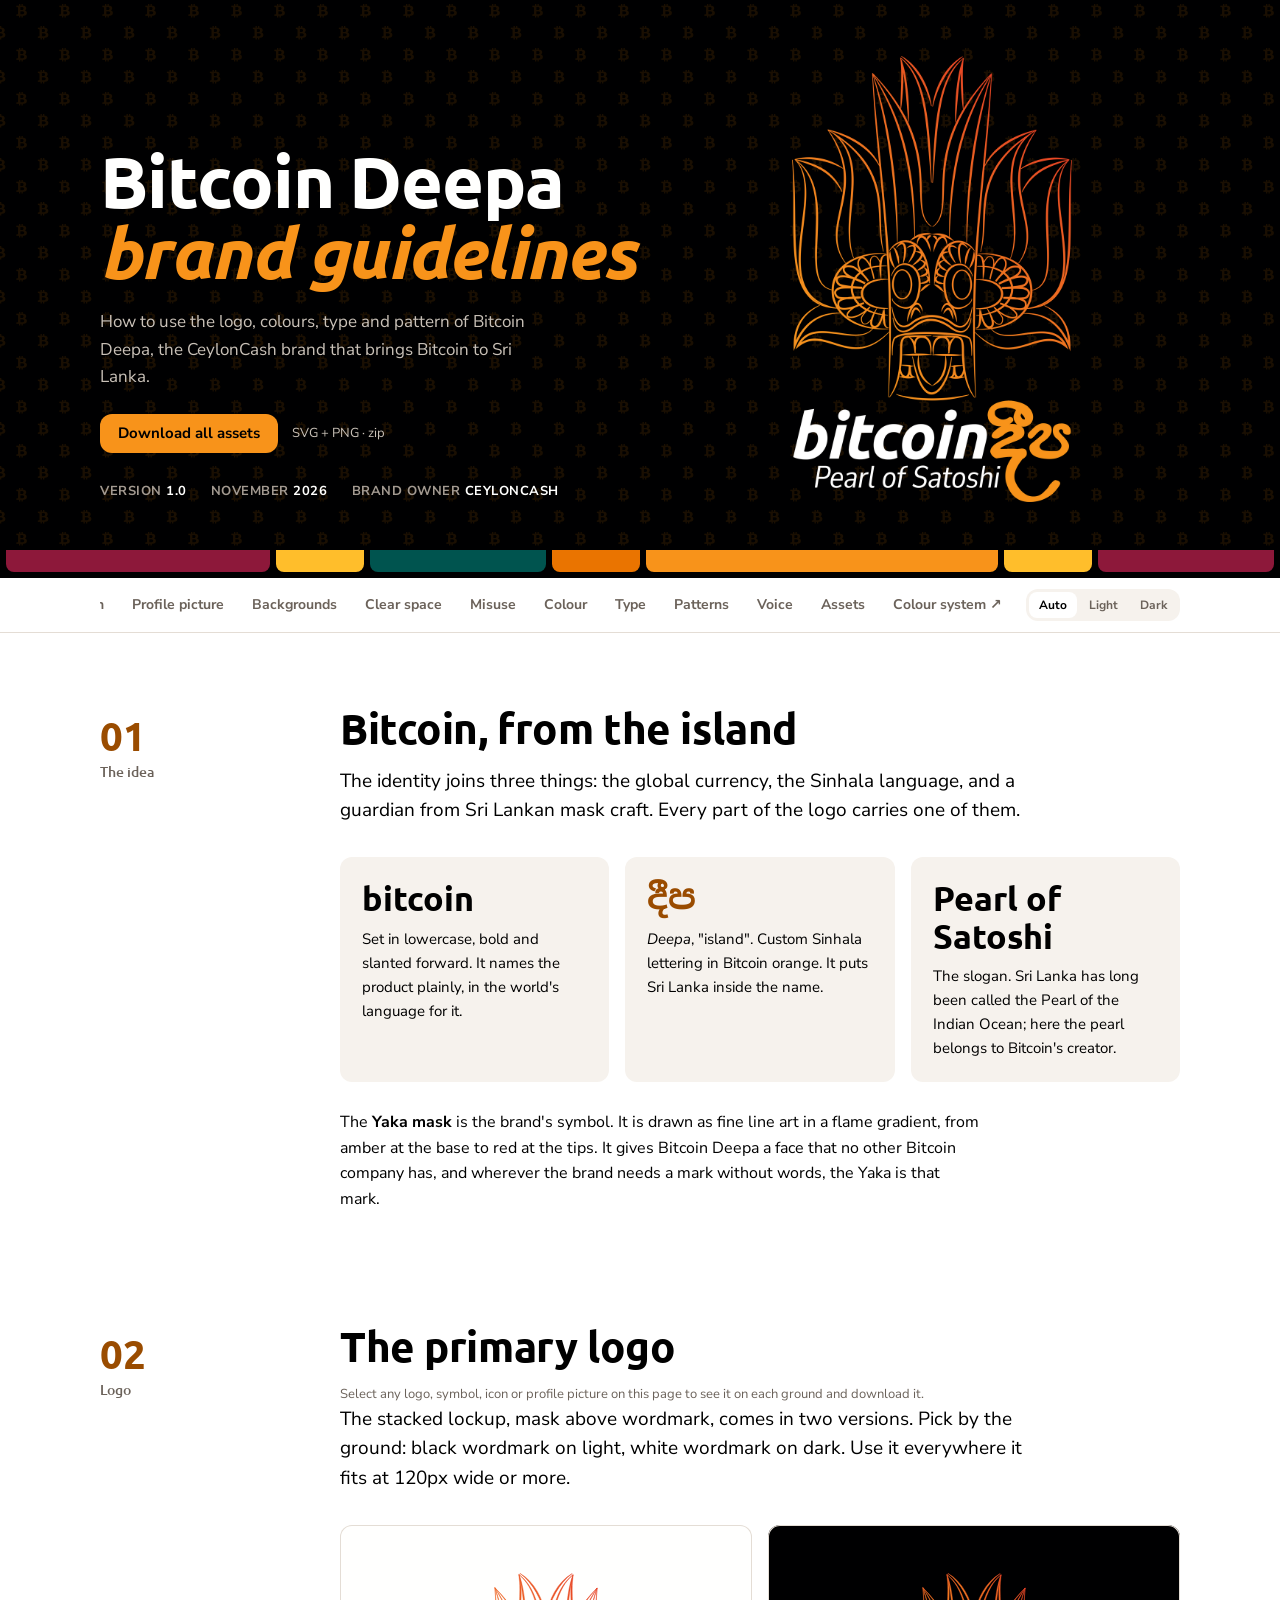
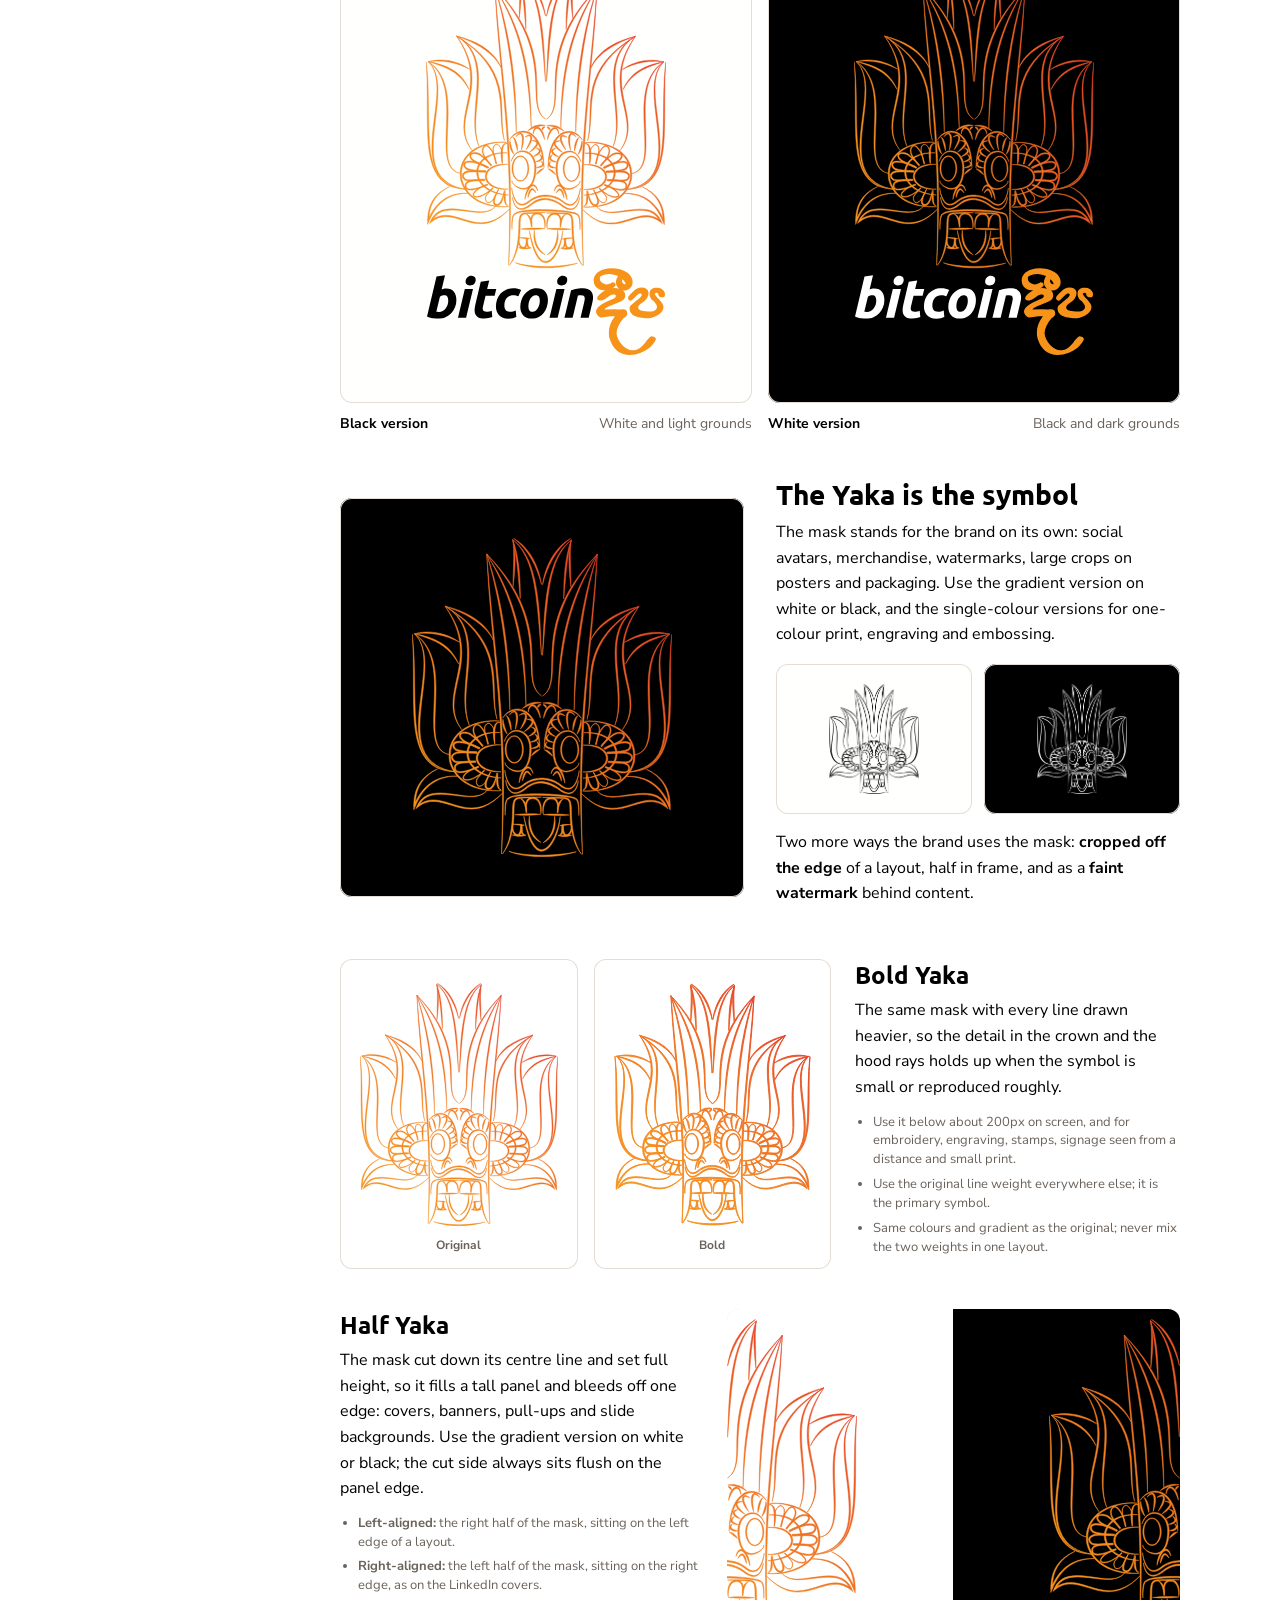
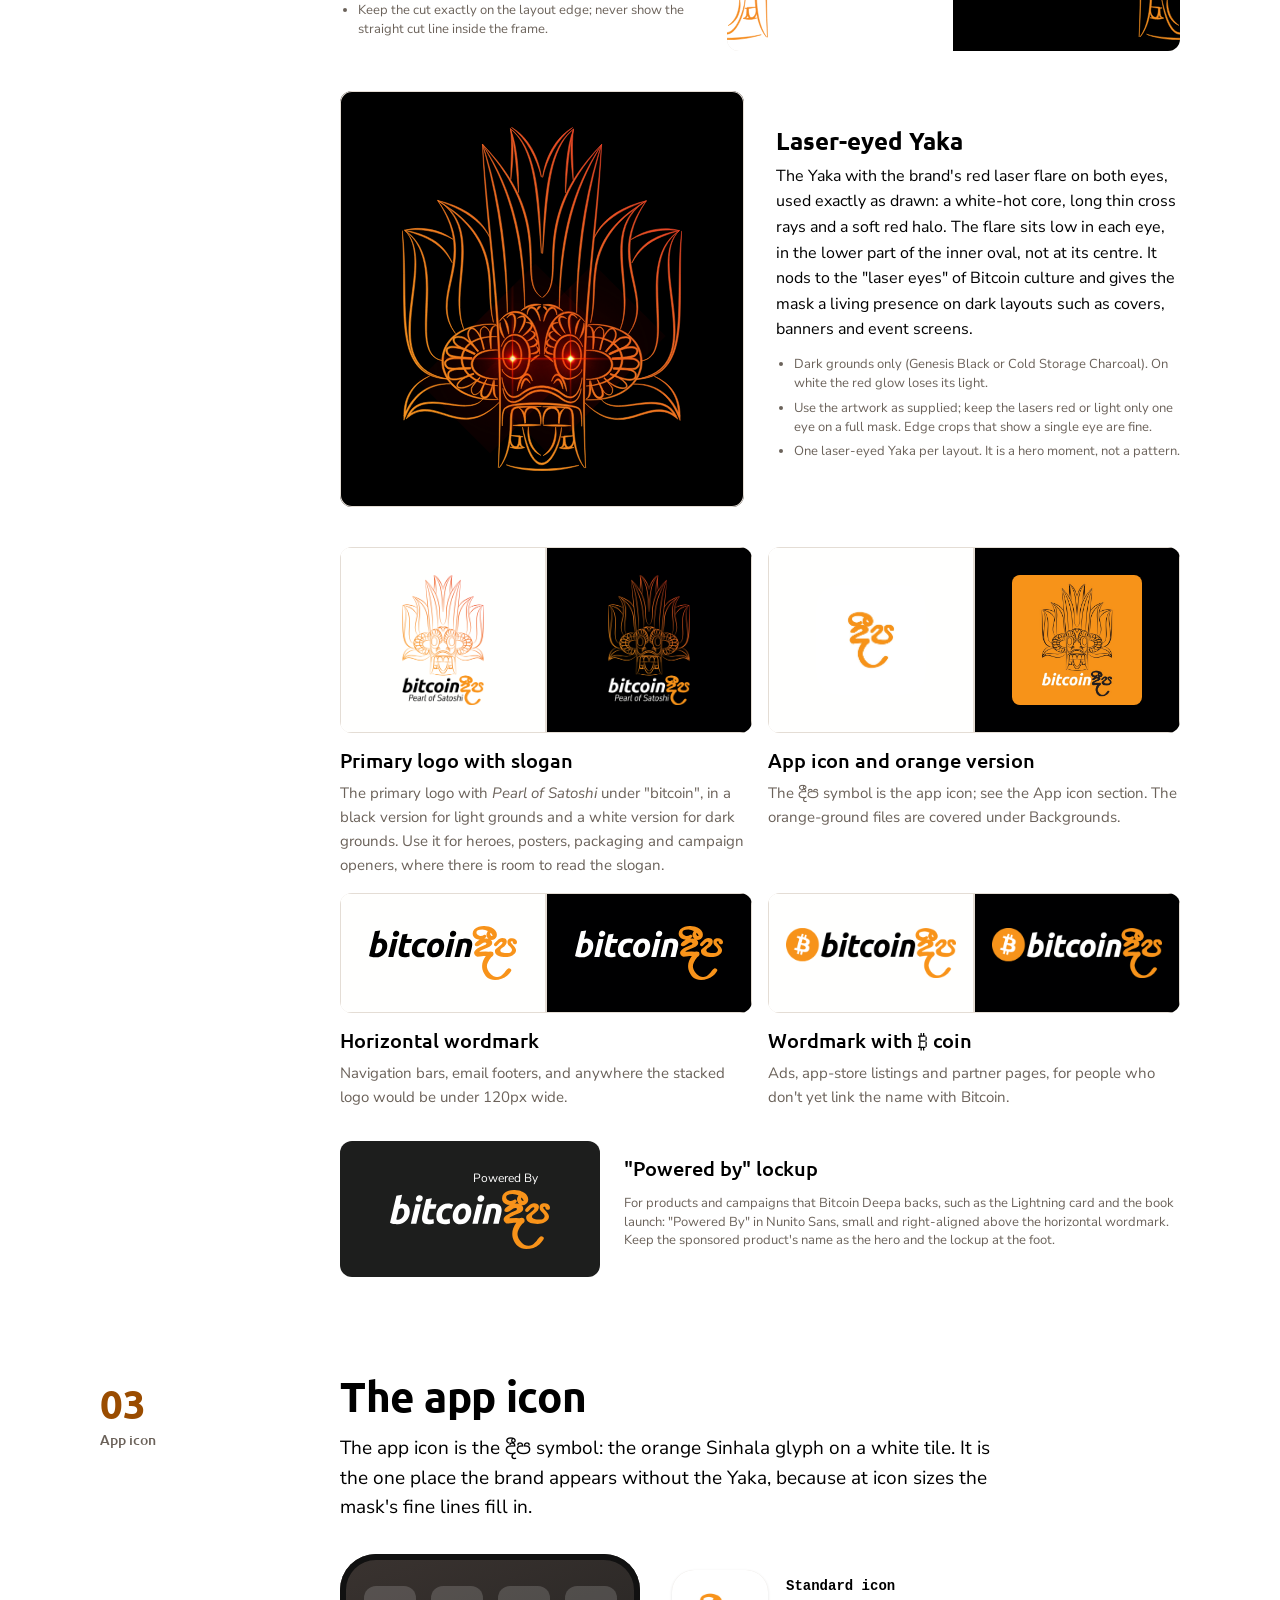
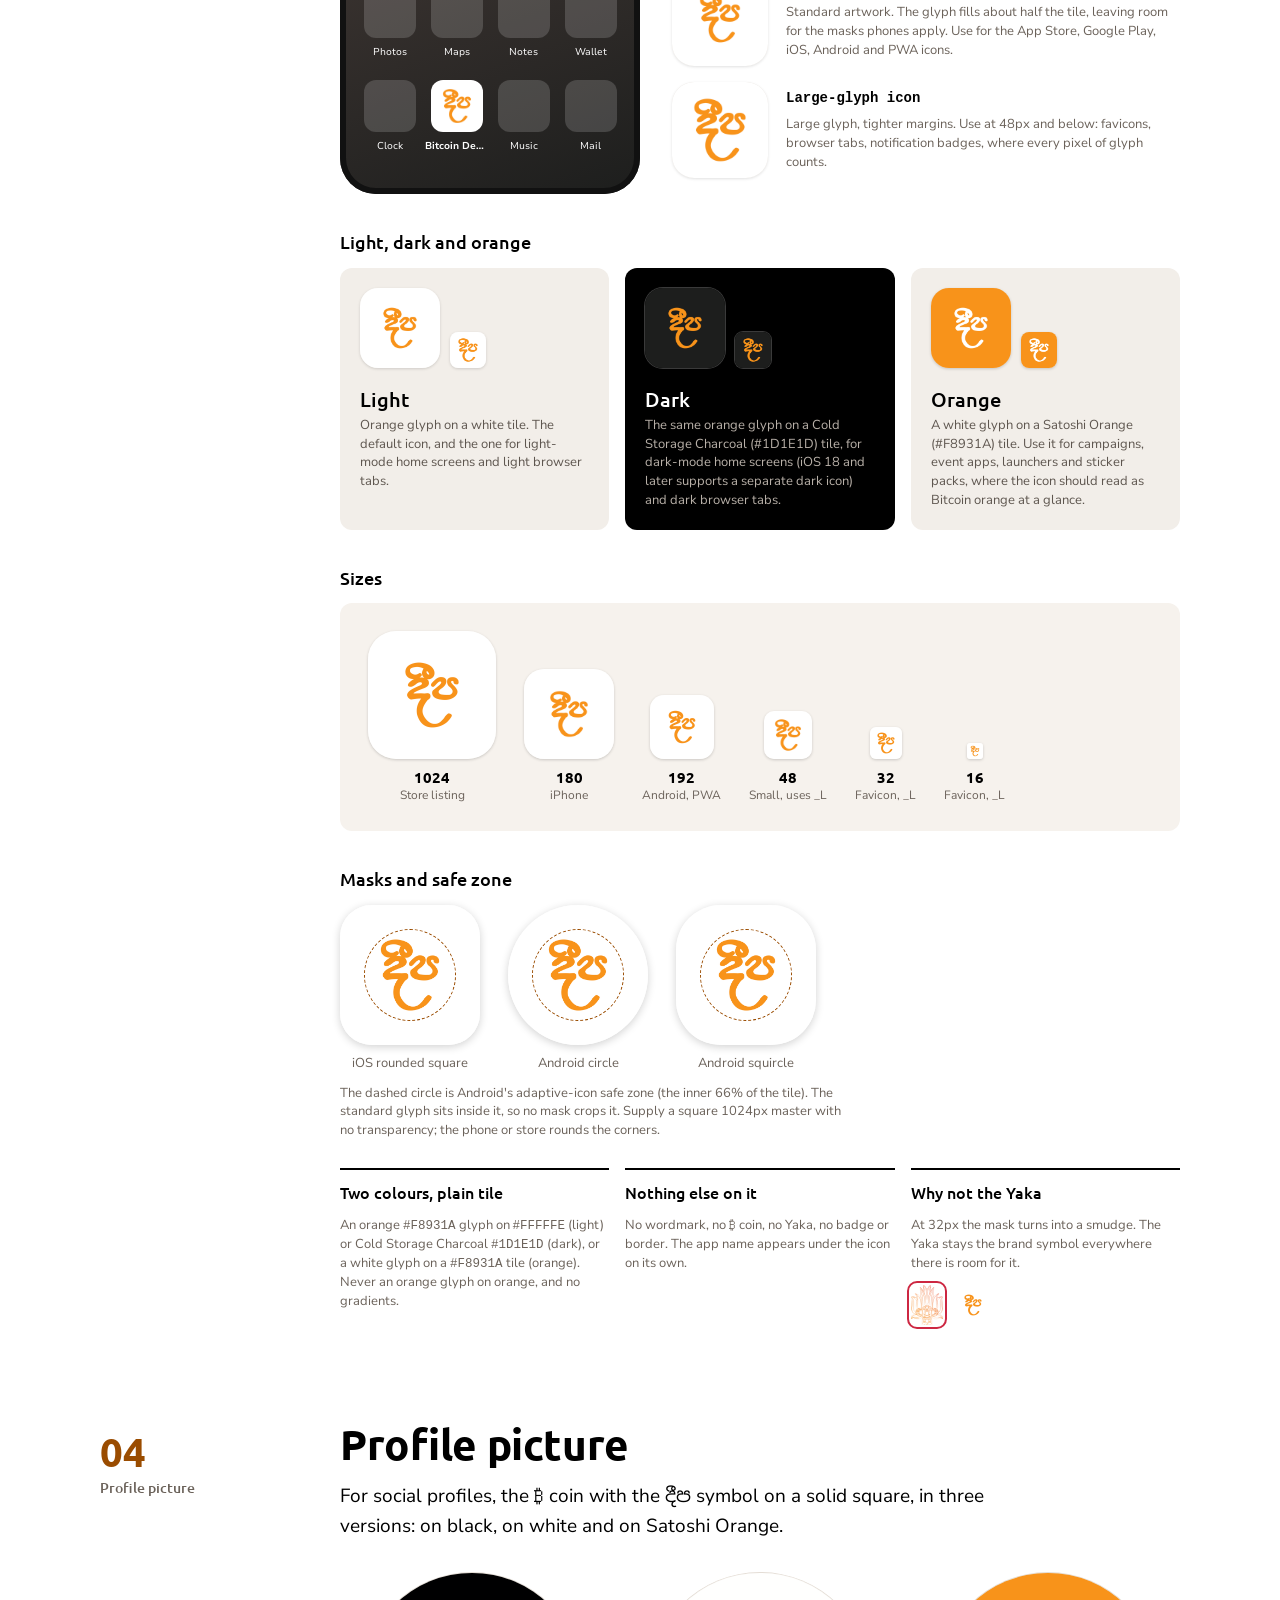
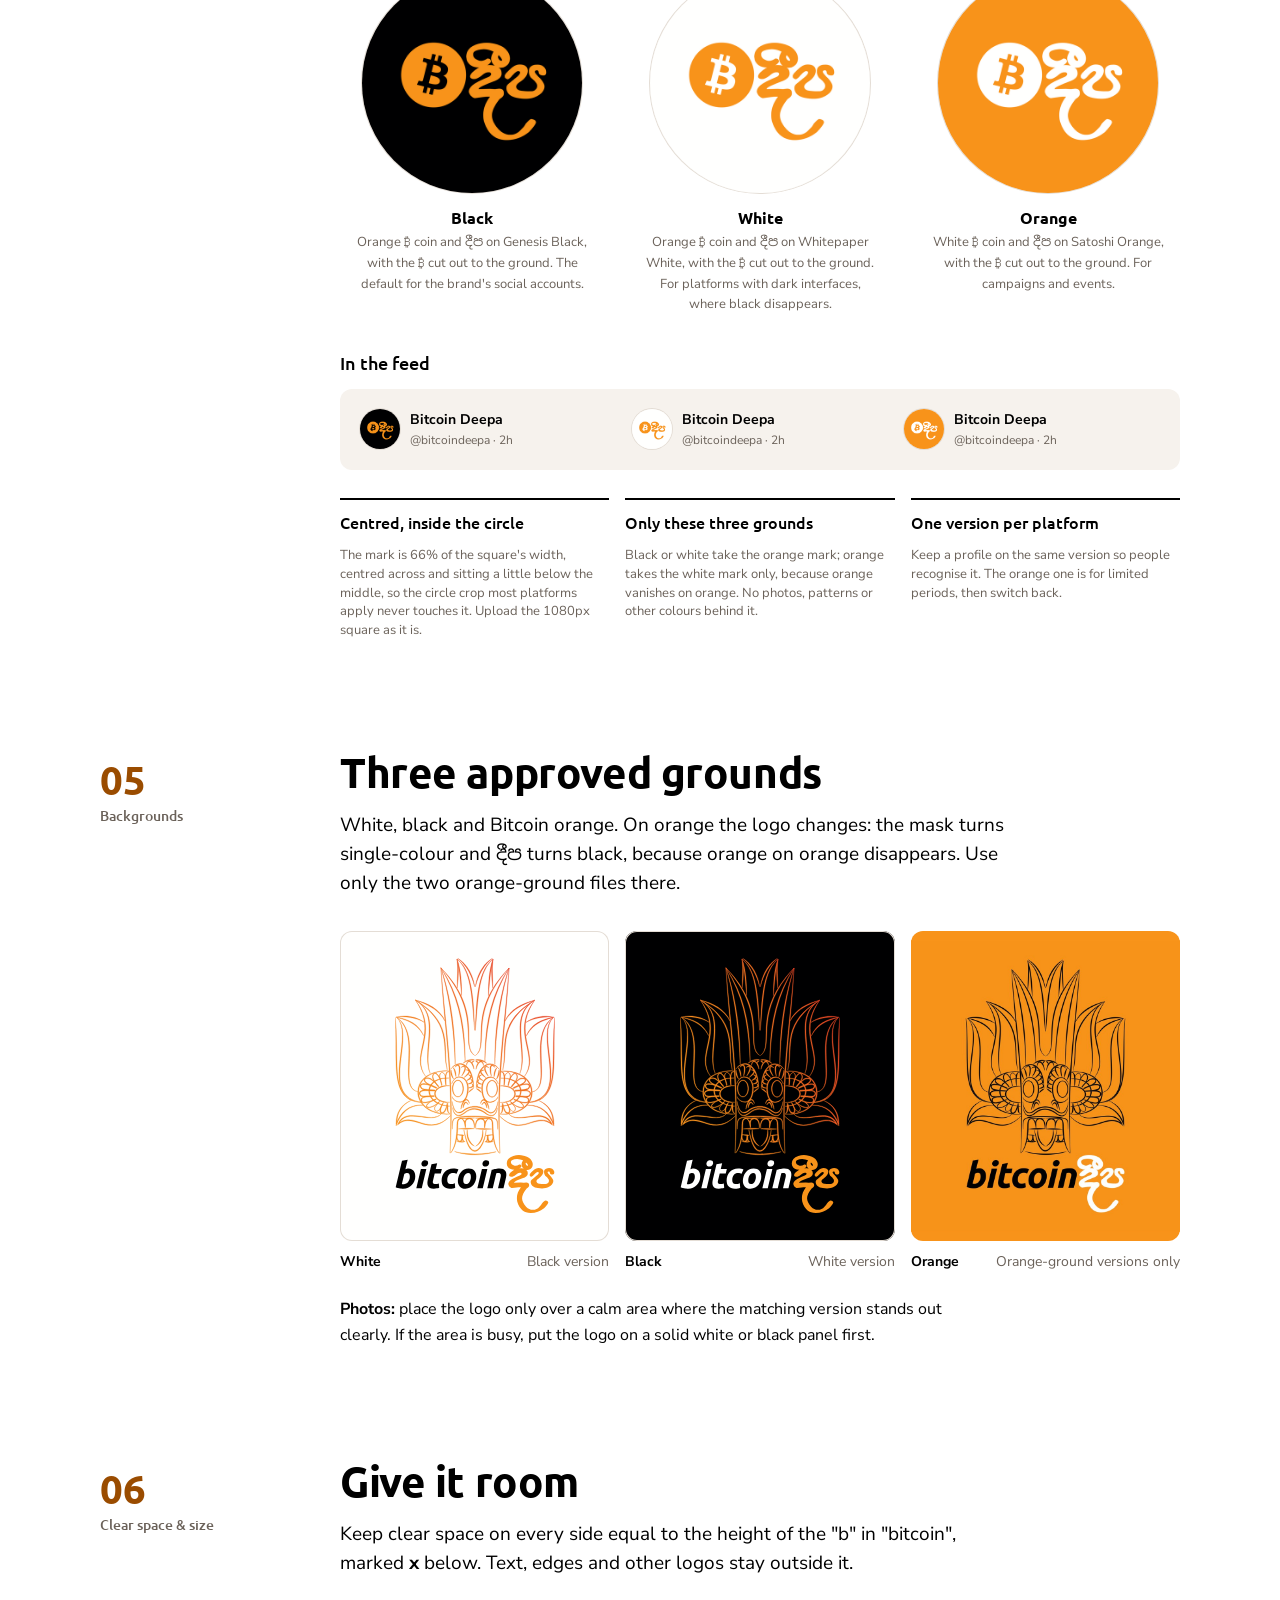
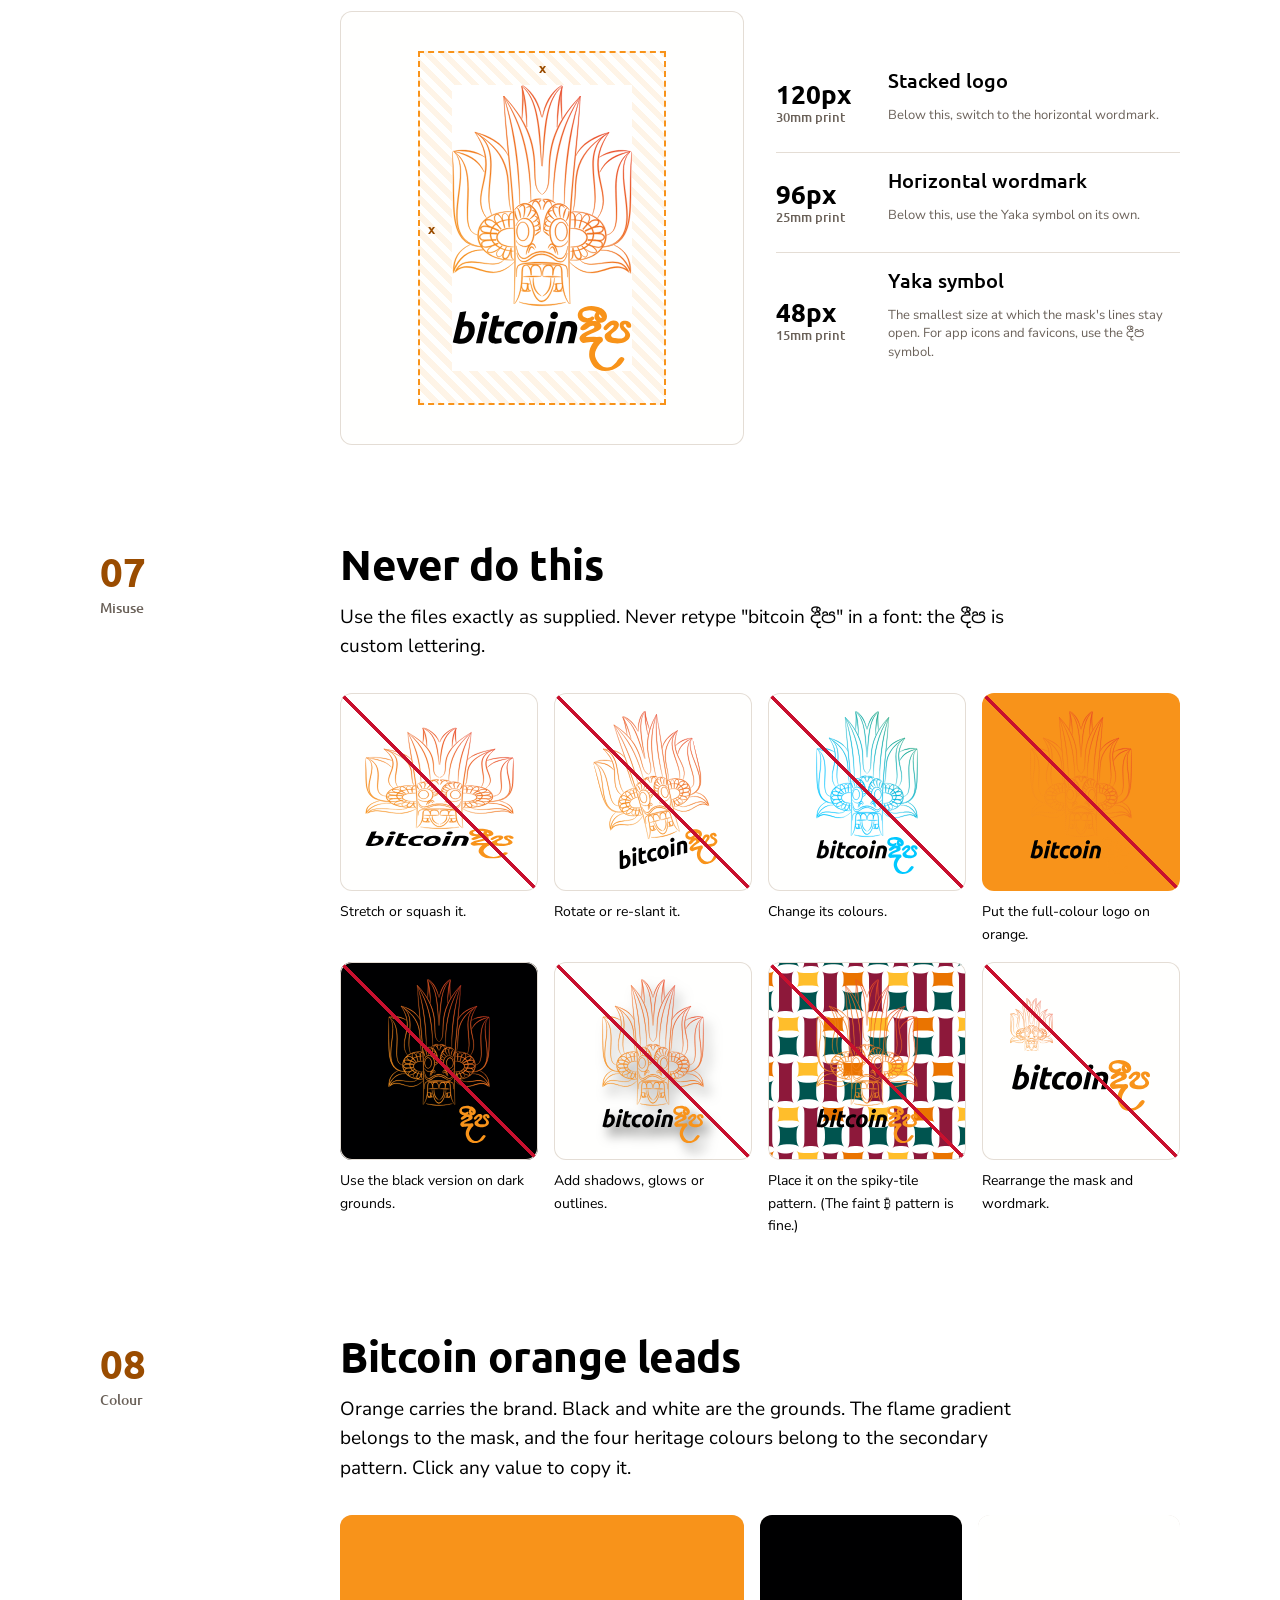
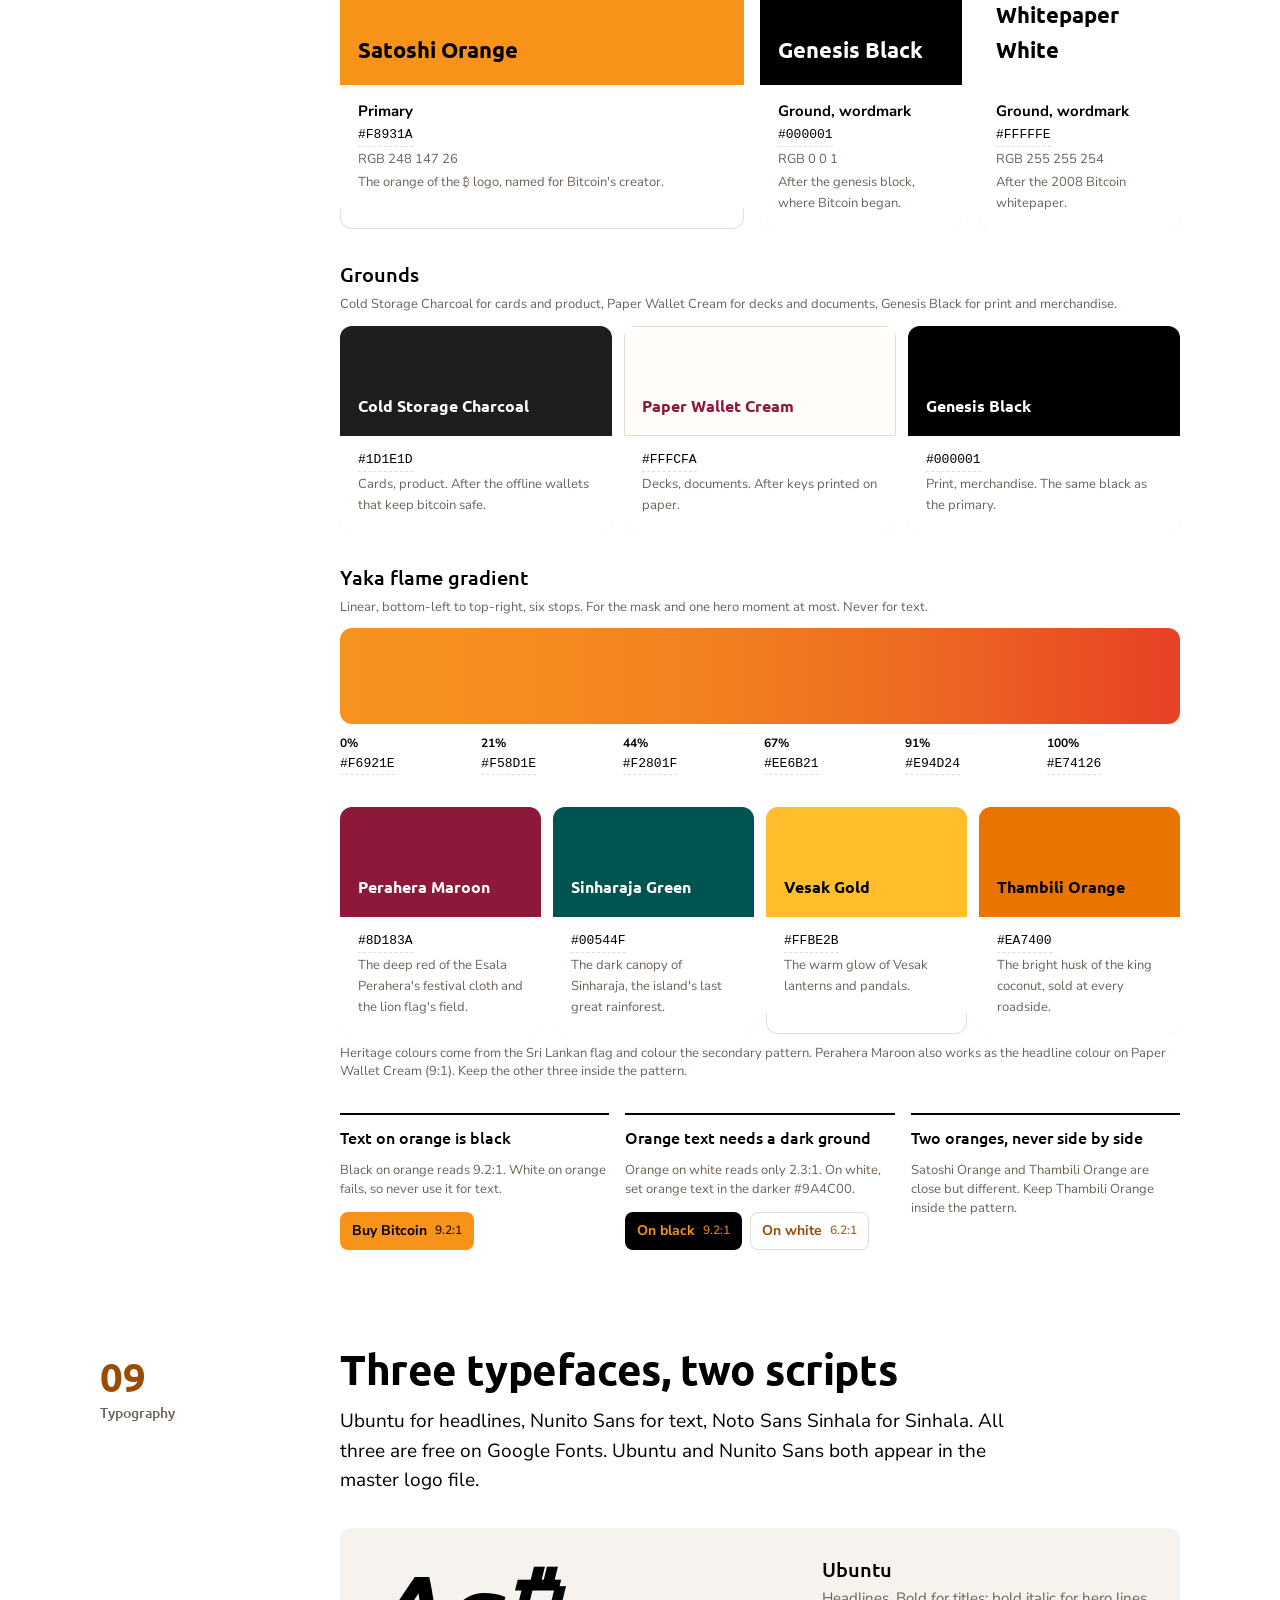
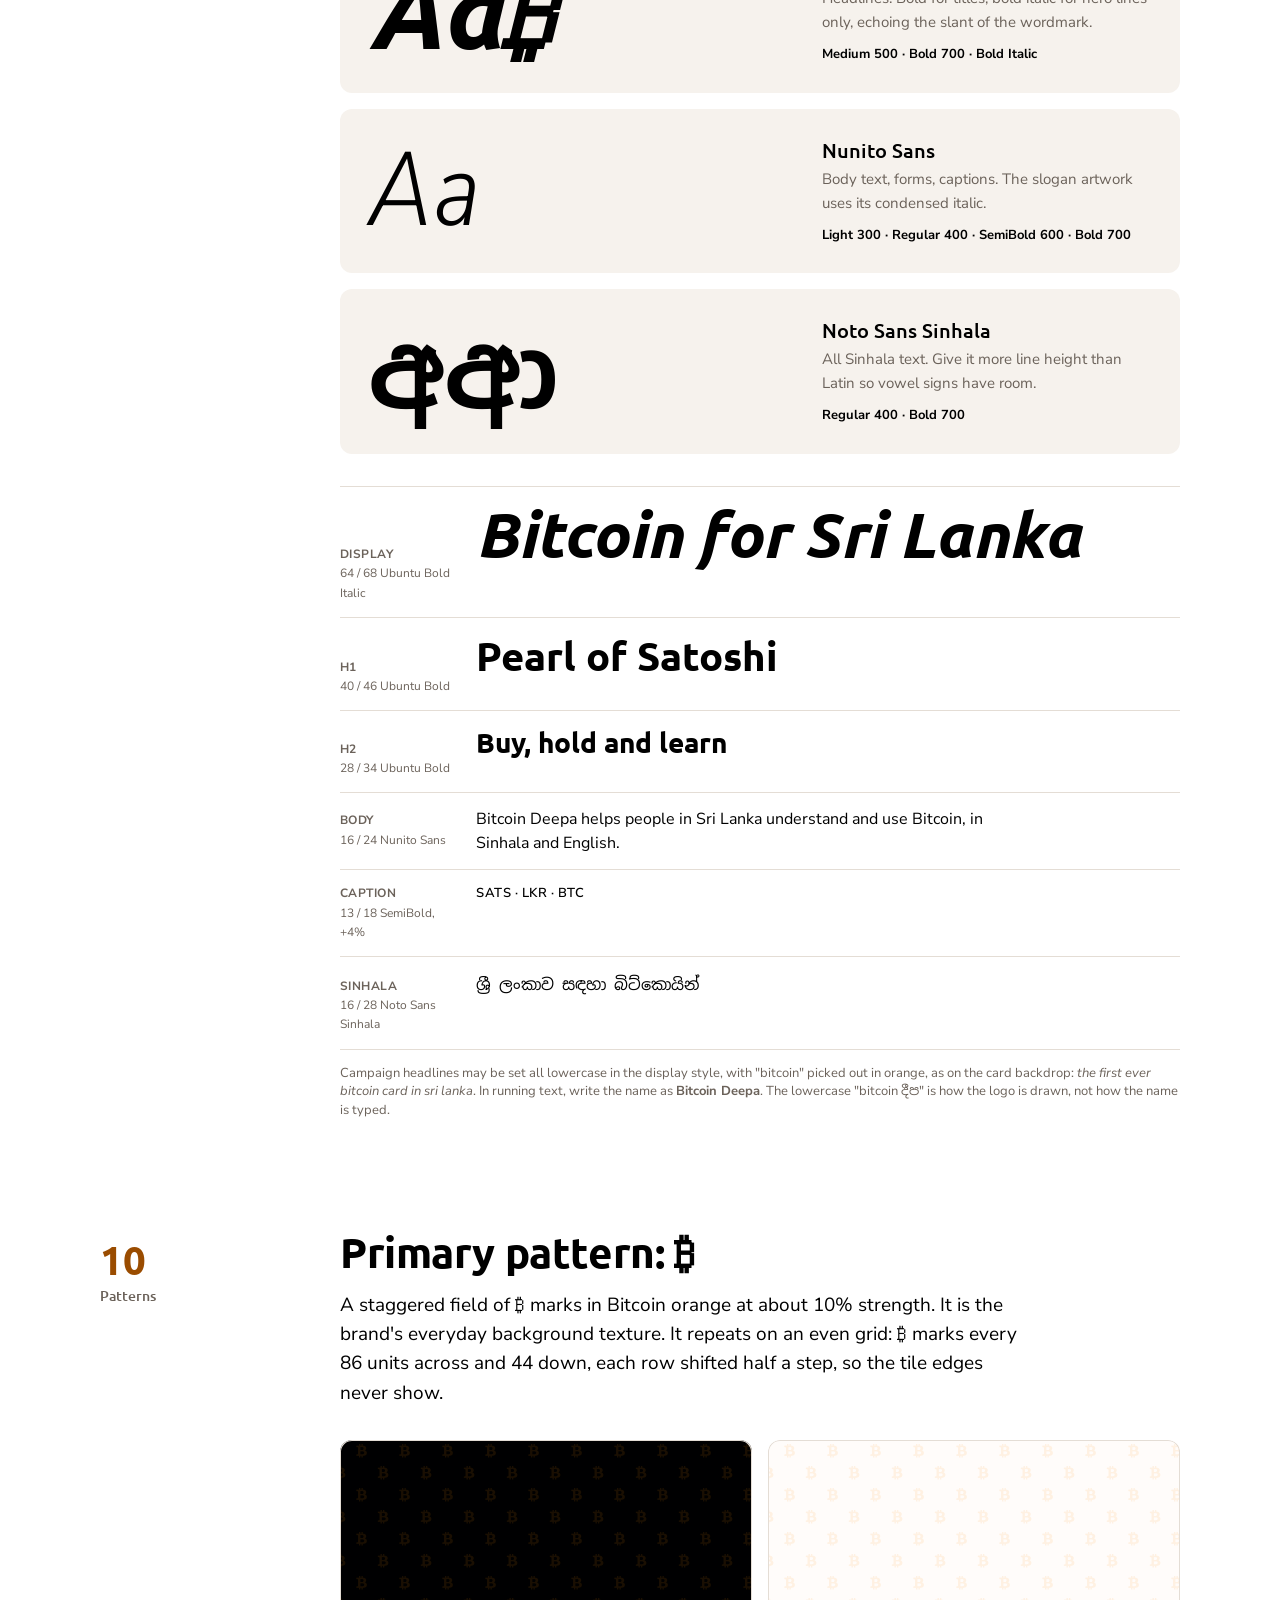
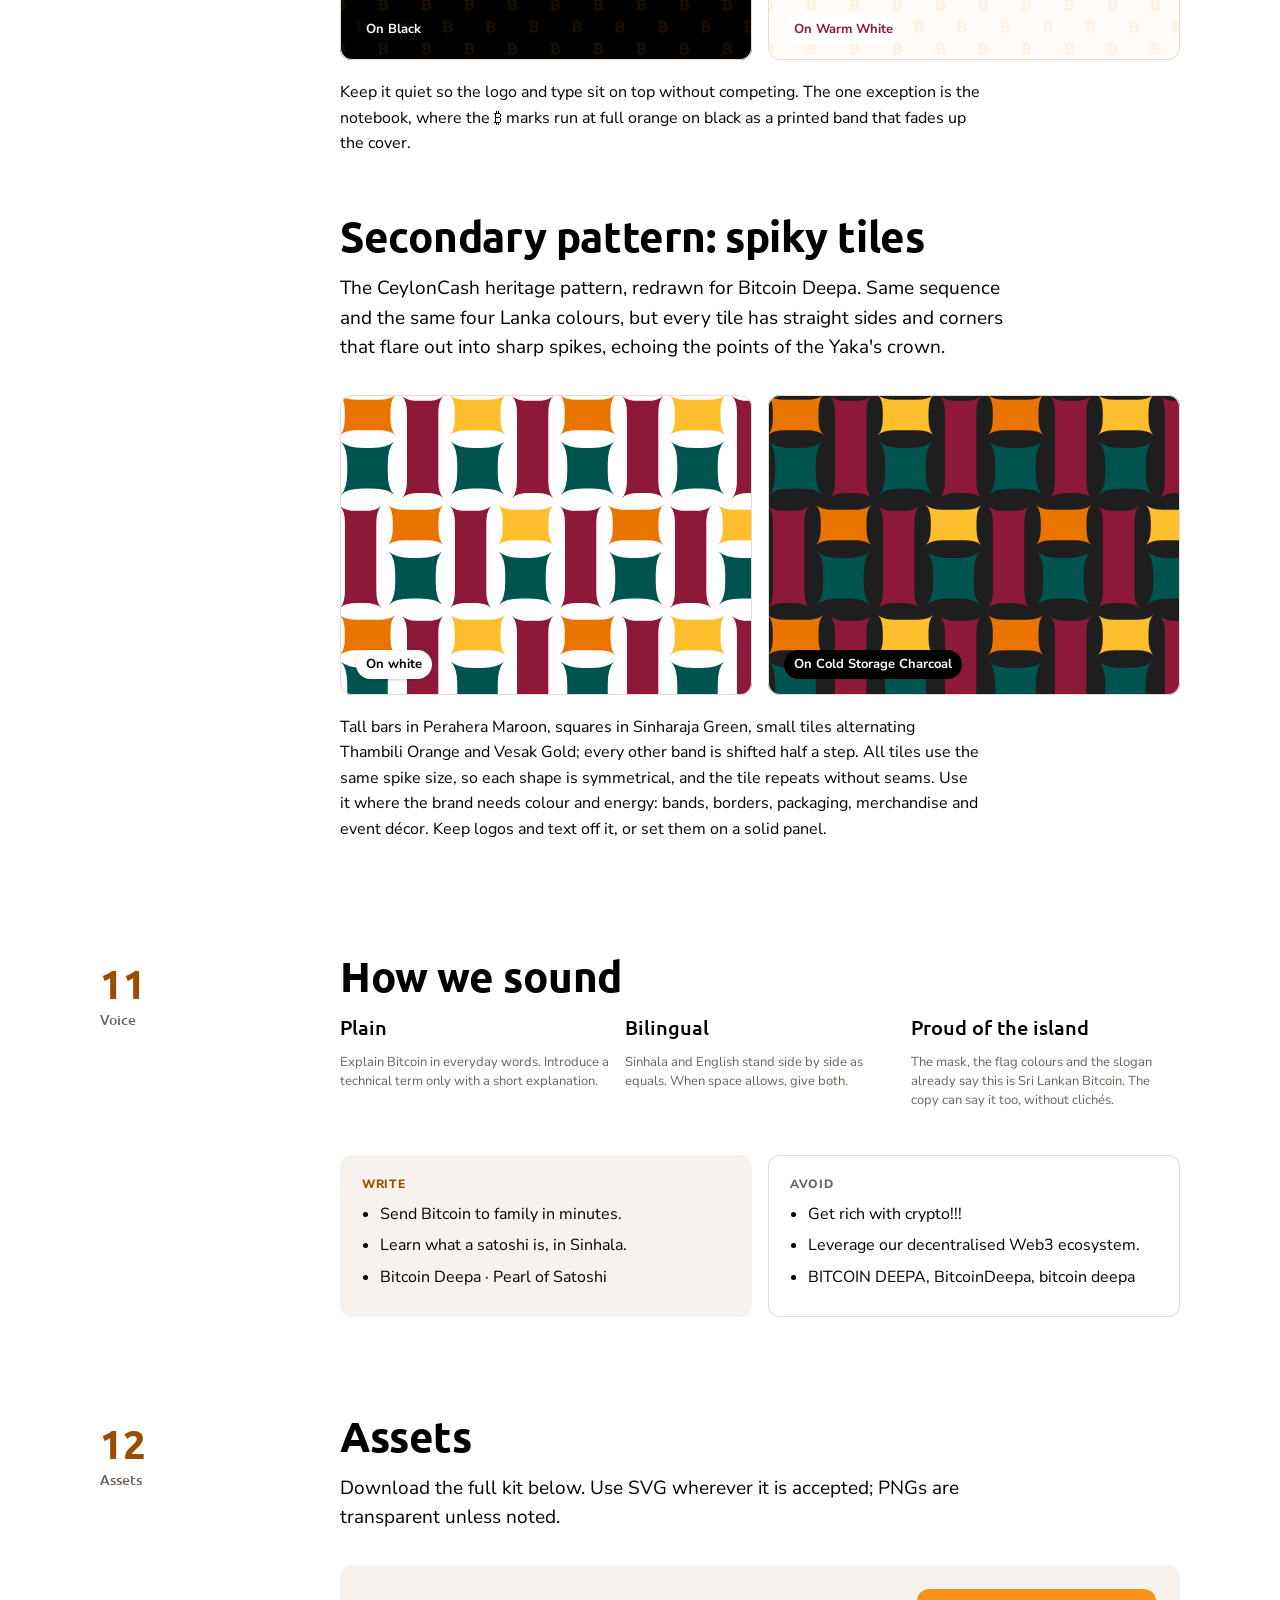
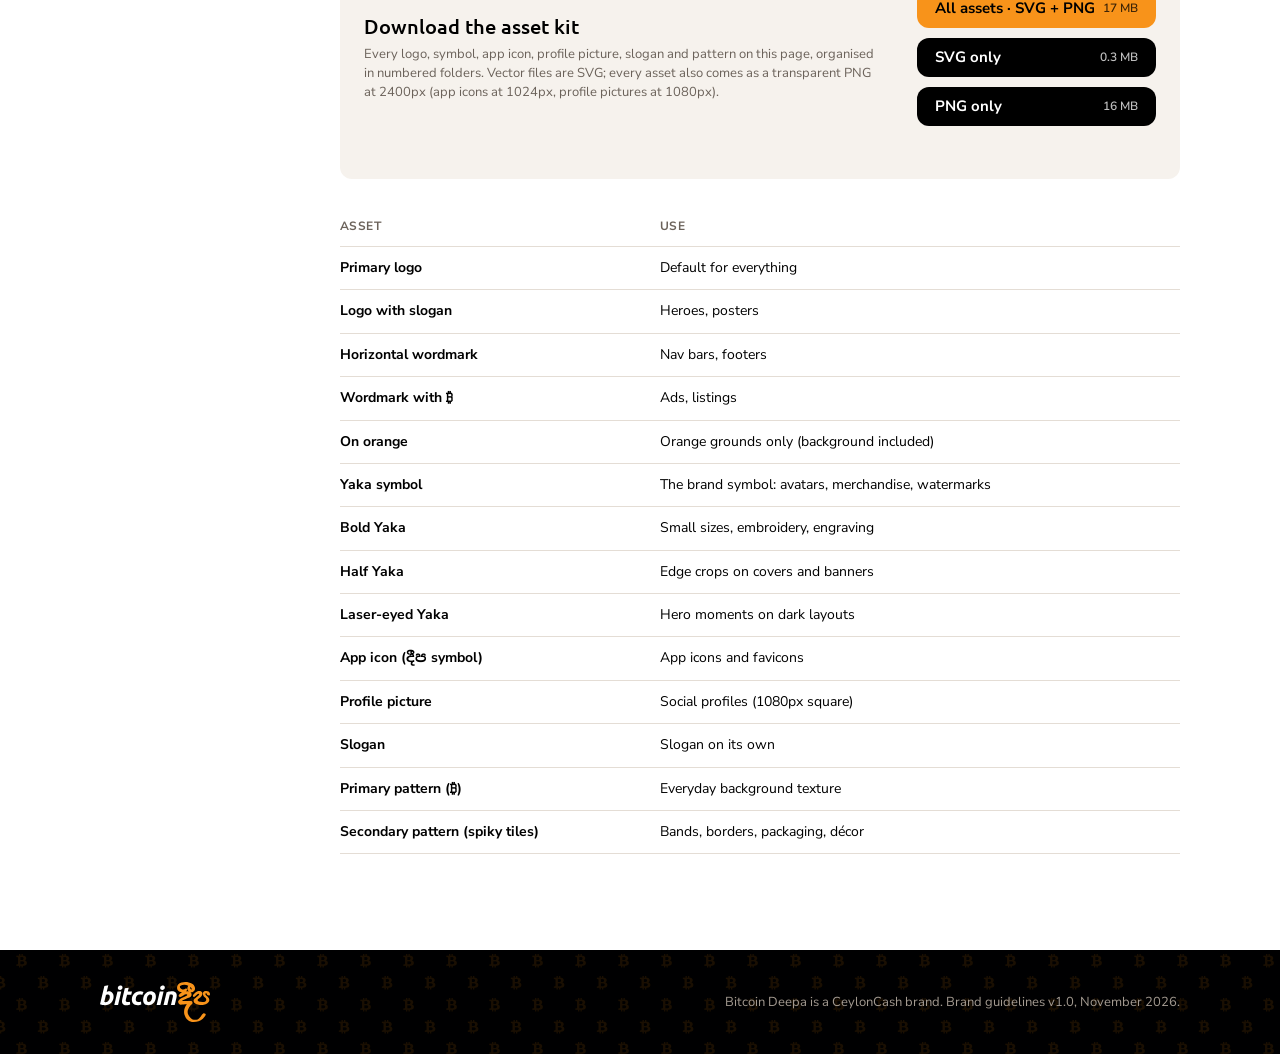
==== commit 1f764797: "guideline: make the brand site interactive Select any logo, symbol, icon or profile picture to open " ====
--- a/site/index.html
+++ b/site/index.html
@@ -64,9 +64,11 @@
 .tiles-strip span { border-radius: 0 0 8px 8px; }
 
 /* Chapter nav */
+section[id] { scroll-margin-top: 64px; }
 nav.toc { position: sticky; top: env(safe-area-inset-top, 0px); z-index: 5; background: var(--bg); border-bottom: 1px solid var(--line); }
 body::before { content: ""; position: fixed; inset: 0 0 auto; height: env(safe-area-inset-top, 0px); z-index: 10; background: var(--bg); }
-nav.toc .wrap { display: flex; gap: 4px; overflow-x: auto; scrollbar-width: none; padding-block: 10px; }
+nav.toc .wrap { display: flex; gap: 12px; padding-block: 10px; align-items: center; }
+.toc-links { display: flex; gap: 4px; overflow-x: auto; scrollbar-width: none; min-width: 0; flex: 1; }
 nav.toc a { flex: none; text-decoration: none; color: var(--muted); font-size: 14px; font-weight: 700; padding: 6px 12px; border-radius: var(--r); }
 nav.toc a:hover { color: var(--ink); background: var(--panel); }
 
@@ -403,6 +405,47 @@
   .row { grid-template-columns: 1fr; gap: 4px; }
 }
 @media (prefers-reduced-motion: no-preference) { html { scroll-behavior: smooth; } }
+
+/* Interactive layer */
+img[data-asset] { cursor: zoom-in; }
+img[data-asset]:focus-visible { outline: 2px solid var(--orange); outline-offset: 4px; border-radius: 4px; }
+nav.toc a[aria-current="true"] { color: var(--ink); background: var(--panel); }
+nav.toc .wrap { align-items: center; }
+.theme-switch { margin-left: auto; flex: none; display: inline-flex; gap: 2px; padding: 3px; border-radius: var(--r); background: var(--panel); }
+.theme-switch button { all: unset; cursor: pointer; font: 700 12px var(--font-body); color: var(--muted); padding: 5px 10px; border-radius: 8px; }
+.theme-switch button[aria-pressed="true"] { background: var(--bg); color: var(--ink); }
+.theme-switch button:focus-visible { outline: 2px solid var(--orange); outline-offset: 1px; }
+h2 .anchor { all: unset; cursor: pointer; margin-left: 10px; font-size: .6em; color: var(--muted); opacity: 0; transition: opacity .15s; vertical-align: middle; }
+h2:hover .anchor, h2 .anchor:focus-visible { opacity: 1; }
+.hint-view { font-size: 13px; color: var(--muted); margin: 8px 0 0; }
+dialog.viewer { border: 0; padding: 0; border-radius: 16px; width: min(960px, calc(100vw - 32px)); max-height: calc(100vh - 32px); background: var(--bg); color: var(--ink); box-shadow: 0 30px 80px rgba(0,0,0,.45); }
+dialog.viewer::backdrop { background: rgba(0,0,1,.72); }
+.vw { display: grid; grid-template-columns: minmax(0, 1.6fr) minmax(0, 1fr); min-height: 460px; }
+.vw-stage { display: grid; place-items: center; padding: 40px; transition: background .2s; min-height: 320px; }
+.vw-stage img { max-width: 100%; max-height: 52vh; width: auto; height: auto; }
+.vw-side { padding: 28px; display: grid; gap: 18px; align-content: start; }
+.vw-side h3 { margin: 0; font: 700 22px/1.2 var(--font-display); }
+.vw-side p { margin: 0; color: var(--muted); font-size: 15px; }
+.vw-label { font: 700 12px var(--font-display); letter-spacing: .08em; text-transform: uppercase; color: var(--muted); margin-bottom: 8px; }
+.vw-grounds { display: flex; flex-wrap: wrap; gap: 8px; }
+.vw-grounds button { all: unset; cursor: pointer; width: 34px; height: 34px; border-radius: 10px; box-shadow: inset 0 0 0 1px rgba(127,127,127,.4); position: relative; }
+.vw-grounds button.ok::after { content: ""; position: absolute; right: -3px; top: -3px; width: 10px; height: 10px; border-radius: 50%; background: #1e7b4f; box-shadow: 0 0 0 2px var(--bg); }
+.vw-grounds button[aria-pressed="true"] { box-shadow: inset 0 0 0 1px rgba(127,127,127,.4), 0 0 0 2px var(--bg), 0 0 0 4px var(--orange); }
+.vw-grounds button:focus-visible { outline: 2px solid var(--orange); outline-offset: 3px; }
+.vw-verdict { font: 700 14px var(--font-body); padding: 10px 12px; border-radius: 10px; }
+.vw-verdict.ok { background: rgba(30,123,79,.14); color: #1e7b4f; }
+.vw-verdict.no { background: rgba(214,59,59,.14); color: #d63b3b; }
+@media (prefers-color-scheme: dark) { :root:not([data-theme="light"]) .vw-verdict.ok { color: #3dbe7a; } :root:not([data-theme="light"]) .vw-verdict.no { color: #f45a5a; } }
+:root[data-theme="dark"] .vw-verdict.ok { color: #3dbe7a; } :root[data-theme="dark"] .vw-verdict.no { color: #f45a5a; }
+.vw-dl { display: flex; flex-wrap: wrap; gap: 8px; }
+.vw-dl a { text-decoration: none; font: 700 14px var(--font-body); padding: 10px 14px; border-radius: var(--r); background: var(--orange); color: #000001; }
+.vw-dl a.alt { background: var(--ink); color: var(--bg); }
+.vw-close { all: unset; cursor: pointer; position: absolute; top: 12px; right: 12px; width: 36px; height: 36px; display: grid; place-items: center; border-radius: 10px; background: var(--panel); color: var(--ink); font-size: 20px; }
+.vw-close:focus-visible { outline: 2px solid var(--orange); outline-offset: 2px; }
+.toast { position: fixed; left: 50%; bottom: calc(24px + env(safe-area-inset-bottom, 0px)); transform: translate(-50%, 20px); opacity: 0; transition: .2s; background: var(--ink); color: var(--bg); font: 700 14px var(--font-body); padding: 10px 16px; border-radius: var(--r); z-index: 50; pointer-events: none; }
+.toast.on { opacity: 1; transform: translate(-50%, 0); }
+@media (max-width: 760px) { .vw { grid-template-columns: 1fr; } .vw-stage { padding: 28px; min-height: 240px; } .theme-switch { margin-left: 8px; } }
+@media (prefers-reduced-motion: reduce) { .vw-stage, .toast, h2 .anchor { transition: none; } }
 </style>
 </head>
 <body>
@@ -425,7 +468,7 @@
 
 <nav class="toc" aria-label="Chapters">
   <div class="wrap">
-    <a href="#idea">The idea</a><a href="#logo">Logo</a><a href="#appicon">App icon</a><a href="#dp">Profile picture</a><a href="#grounds">Backgrounds</a><a href="#space">Clear space</a><a href="#misuse">Misuse</a><a href="#colour">Colour</a><a href="#type">Type</a><a href="#pattern">Patterns</a><a href="#voice">Voice</a><a href="#files">Assets</a><a href="colour/">Colour system ↗</a>
+    <div class="toc-links"><a href="#idea">The idea</a><a href="#logo">Logo</a><a href="#appicon">App icon</a><a href="#dp">Profile picture</a><a href="#grounds">Backgrounds</a><a href="#space">Clear space</a><a href="#misuse">Misuse</a><a href="#colour">Colour</a><a href="#type">Type</a><a href="#pattern">Patterns</a><a href="#voice">Voice</a><a href="#files">Assets</a><a href="colour/">Colour system ↗</a></div><span class="theme-switch" role="group" aria-label="Theme"><button type="button" data-t="auto" aria-pressed="true">Auto</button><button type="button" data-t="light" aria-pressed="false">Light</button><button type="button" data-t="dark" aria-pressed="false">Dark</button></span>
   </div>
 </nav>
 
@@ -452,26 +495,26 @@
     <h2>The primary logo</h2>
     <p class="lede">The stacked lockup, mask above wordmark, comes in two versions. Pick by the ground: black wordmark on light, white wordmark on dark. Use it everywhere it fits at 120px wide or more.</p>
     <div class="duo">
-      <div><div class="tile t-white"><img src="img/BDLogo_Black.svg" alt="Primary logo, black version"></div><div class="cap"><b>Black version</b><span>White and light grounds</span></div></div>
-      <div><div class="tile t-black"><img src="img/BDLogo_White.svg" alt="Primary logo, white version"></div><div class="cap"><b>White version</b><span>Black and dark grounds</span></div></div>
+      <div><div class="tile t-white"><img data-asset="01-primary-logo/BDLogo_Black" src="img/BDLogo_Black.svg" alt="Primary logo, black version"></div><div class="cap"><b>Black version</b><span>White and light grounds</span></div></div>
+      <div><div class="tile t-black"><img data-asset="01-primary-logo/BDLogo_White" src="img/BDLogo_White.svg" alt="Primary logo, white version"></div><div class="cap"><b>White version</b><span>Black and dark grounds</span></div></div>
     </div>
 
     <div class="symbol">
-      <div class="sym-hero"><img src="img/Yaka.svg" alt="The Yaka mask, Bitcoin Deepa's symbol"></div>
+      <div class="sym-hero"><img data-asset="04-yaka-symbol/Yaka" src="img/Yaka.svg" alt="The Yaka mask, Bitcoin Deepa's symbol"></div>
       <div class="sym-text">
         <h3 style="font-size:28px;font-weight:700">The Yaka is the symbol</h3>
         <p>The mask stands for the brand on its own: social avatars, merchandise, watermarks, large crops on posters and packaging. Use the gradient version on white or black, and the single-colour versions for one-colour print, engraving and embossing.</p>
         <div class="sym-mono">
-          <div class="t-white"><img src="img/Yaka_Black.png" alt="Yaka mask, black"></div>
-          <div class="t-black"><img src="img/Yaka_White.png" alt="Yaka mask, white"></div>
+          <div class="t-white"><img data-asset="04-yaka-symbol/Yaka_Black" src="img/Yaka_Black.png" alt="Yaka mask, black"></div>
+          <div class="t-black"><img data-asset="04-yaka-symbol/Yaka_White" src="img/Yaka_White.png" alt="Yaka mask, white"></div>
         </div>
         <p style="margin-top:16px">Two more ways the brand uses the mask: <b>cropped off the edge</b> of a layout, half in frame, and as a <b>faint watermark</b> behind content.</p>
       </div>
     </div>
 
     <div class="boldyaka">
-      <div class="by-art"><img src="img/Yaka.svg" alt="Yaka, original stroke"><span>Original</span></div>
-      <div class="by-art"><img src="img/Yaka_Bold.svg" alt="Yaka, bold stroke"><span>Bold</span></div>
+      <div class="by-art"><img data-asset="04-yaka-symbol/Yaka" src="img/Yaka.svg" alt="Yaka, original stroke"><span>Original</span></div>
+      <div class="by-art"><img data-asset="04-yaka-symbol/Yaka_Bold" src="img/Yaka_Bold.svg" alt="Yaka, bold stroke"><span>Bold</span></div>
       <div class="by-text">
         <h3 style="font-size:24px;font-weight:700">Bold Yaka</h3>
         <p>The same mask with every line drawn heavier, so the detail in the crown and the hood rays holds up when the symbol is small or reproduced roughly.</p>
@@ -494,13 +537,13 @@
         </ul>
       </div>
       <div class="hy-pair">
-        <div class="hy-demo hy-left"><img src="img/Yaka_Half_Left.svg" alt="Half Yaka, left-aligned, on white"></div>
-        <div class="hy-demo hy-right"><img src="img/Yaka_Half_Right.svg" alt="Half Yaka, right-aligned, on black"></div>
+        <div class="hy-demo hy-left"><img data-asset="04-yaka-symbol/Yaka_Half_Left" src="img/Yaka_Half_Left.svg" alt="Half Yaka, left-aligned, on white"></div>
+        <div class="hy-demo hy-right"><img data-asset="04-yaka-symbol/Yaka_Half_Right" src="img/Yaka_Half_Right.svg" alt="Half Yaka, right-aligned, on black"></div>
       </div>
     </div>
 
     <div class="laser">
-      <div class="laser-art"><img src="img/Yaka_LaserEyes.svg" alt="Yaka mask with glowing laser eyes"></div>
+      <div class="laser-art"><img data-asset="04-yaka-symbol/Yaka_LaserEyes" src="img/Yaka_LaserEyes.svg" alt="Yaka mask with glowing laser eyes"></div>
       <div class="laser-text">
         <h3 style="font-size:24px;font-weight:700">Laser-eyed Yaka</h3>
         <p>The Yaka with the brand's red laser flare on both eyes, used exactly as drawn: a white-hot core, long thin cross rays and a soft red halo. The flare sits low in each eye, in the lower part of the inner oval, not at its centre. It nods to the "laser eyes" of Bitcoin culture and gives the mask a living presence on dark layouts such as covers, banners and event screens.</p>
@@ -514,19 +557,19 @@
 
     <div class="family">
       <div class="fam">
-        <div class="pair"><div class="t-white"><img src="img/PrimaryBlack_w_Slogan.png" alt="Primary logo with slogan, for light grounds"></div><div class="t-black"><img src="img/PrimaryWhite_w_Slogan.png" alt="Primary logo with slogan, for dark grounds"></div></div>
+        <div class="pair"><div class="t-white"><img data-asset="02-logo-with-slogan/PrimaryWhite_w_Slogan" src="img/PrimaryBlack_w_Slogan.png" alt="Primary logo with slogan, for light grounds"></div><div class="t-black"><img src="img/PrimaryWhite_w_Slogan.png" alt="Primary logo with slogan, for dark grounds"></div></div>
         <h3>Primary logo with slogan</h3><p>The primary logo with <i>Pearl of Satoshi</i> under "bitcoin", in a black version for light grounds and a white version for dark grounds. Use it for heroes, posters, packaging and campaign openers, where there is room to read the slogan.</p>
       </div>
       <div class="fam">
-        <div class="pair"><div class="t-white"><img src="img/Deepa_Symbol.jpg" alt="Deepa app icon" style="max-height:110px;border-radius:22px"></div><div class="t-black"><img src="img/BD_OrangeBG_White.jpg" alt="Logo on orange, white version" style="max-height:130px;border-radius:8px"></div></div>
+        <div class="pair"><div class="t-white"><img data-asset="06-on-orange/BD_OrangeBG_White" src="img/Deepa_Symbol.jpg" alt="Deepa app icon" style="max-height:110px;border-radius:22px"></div><div class="t-black"><img src="img/BD_OrangeBG_White.jpg" alt="Logo on orange, white version" style="max-height:130px;border-radius:8px"></div></div>
         <h3>App icon and orange version</h3><p>The දීප symbol is the app icon; see the App icon section. The orange-ground files are covered under Backgrounds.</p>
       </div>
       <div class="fam">
-        <div class="pair wide"><div class="t-white"><img src="img/DeepaLogo_BnO.svg" alt="Horizontal wordmark, black and orange"></div><div class="t-black"><img src="img/DeepaLogo_WnO.svg" alt="Horizontal wordmark, white and orange"></div></div>
+        <div class="pair wide"><div class="t-white"><img data-asset="03-wordmark/DeepaLogo_WnO" src="img/DeepaLogo_BnO.svg" alt="Horizontal wordmark, black and orange"></div><div class="t-black"><img src="img/DeepaLogo_WnO.svg" alt="Horizontal wordmark, white and orange"></div></div>
         <h3>Horizontal wordmark</h3><p>Navigation bars, email footers, and anywhere the stacked logo would be under 120px wide.</p>
       </div>
       <div class="fam">
-        <div class="pair wide"><div class="t-white"><img src="img/Logo_b_BTC.png" alt="Wordmark with Bitcoin coin, black"></div><div class="t-black"><img src="img/Logo_w_BTC.png" alt="Wordmark with Bitcoin coin, white"></div></div>
+        <div class="pair wide"><div class="t-white"><img data-asset="03-wordmark/Logo_w_BTC" src="img/Logo_b_BTC.png" alt="Wordmark with Bitcoin coin, black"></div><div class="t-black"><img src="img/Logo_w_BTC.png" alt="Wordmark with Bitcoin coin, white"></div></div>
         <h3>Wordmark with ₿ coin</h3><p>Ads, app-store listings and partner pages, for people who don't yet link the name with Bitcoin.</p>
       </div>
     </div>
@@ -558,11 +601,11 @@
       </div>
       <div class="ai-files">
         <div class="ai-file">
-          <img src="img/icon_std.png" alt="Standard app icon artwork">
+          <img data-asset="05-app-icon/AppIcon_Light" src="img/icon_std.png" alt="Standard app icon artwork">
           <div><h3>Standard icon</h3><p class="small">Standard artwork. The glyph fills about half the tile, leaving room for the masks phones apply. Use for the App Store, Google Play, iOS, Android and PWA icons.</p></div>
         </div>
         <div class="ai-file">
-          <img src="img/icon_L.png" alt="Large-glyph icon artwork">
+          <img data-asset="05-app-icon/AppIcon_Small_Light" src="img/icon_L.png" alt="Large-glyph icon artwork">
           <div><h3>Large-glyph icon</h3><p class="small">Large glyph, tighter margins. Use at 48px and below: favicons, browser tabs, notification badges, where every pixel of glyph counts.</p></div>
         </div>
       </div>
@@ -570,9 +613,9 @@
 
     <h3 class="use-h">Light, dark and orange</h3>
     <div class="ai-themes">
-      <div class="ai-theme light"><div class="ai-pair"><img src="img/icon_std.png" alt="Light app icon"><img src="img/icon_L.png" alt="Light small icon"></div><div><h3>Light</h3><p class="small">Orange glyph on a white tile. The default icon, and the one for light-mode home screens and light browser tabs.</p></div></div>
-      <div class="ai-theme dark"><div class="ai-pair"><img src="img/icon_std_dark.png" alt="Dark app icon"><img src="img/icon_L_dark.png" alt="Dark small icon"></div><div><h3>Dark</h3><p class="small">The same orange glyph on a Cold Storage Charcoal (#1D1E1D) tile, for dark-mode home screens (iOS 18 and later supports a separate dark icon) and dark browser tabs.</p></div></div>
-      <div class="ai-theme orange"><div class="ai-pair"><img src="img/icon_std_orange.png" alt="Orange app icon"><img src="img/icon_L_orange.png" alt="Orange small icon"></div><div><h3>Orange</h3><p class="small">A white glyph on a Satoshi Orange (#F8931A) tile. Use it for campaigns, event apps, launchers and sticker packs, where the icon should read as Bitcoin orange at a glance.</p></div></div>
+      <div class="ai-theme light"><div class="ai-pair"><img data-asset="05-app-icon/AppIcon_Small_Light" src="img/icon_std.png" alt="Light app icon"><img src="img/icon_L.png" alt="Light small icon"></div><div><h3>Light</h3><p class="small">Orange glyph on a white tile. The default icon, and the one for light-mode home screens and light browser tabs.</p></div></div>
+      <div class="ai-theme dark"><div class="ai-pair"><img data-asset="05-app-icon/AppIcon_Small_Dark" src="img/icon_std_dark.png" alt="Dark app icon"><img src="img/icon_L_dark.png" alt="Dark small icon"></div><div><h3>Dark</h3><p class="small">The same orange glyph on a Cold Storage Charcoal (#1D1E1D) tile, for dark-mode home screens (iOS 18 and later supports a separate dark icon) and dark browser tabs.</p></div></div>
+      <div class="ai-theme orange"><div class="ai-pair"><img data-asset="05-app-icon/AppIcon_Small_Orange" src="img/icon_std_orange.png" alt="Orange app icon"><img src="img/icon_L_orange.png" alt="Orange small icon"></div><div><h3>Orange</h3><p class="small">A white glyph on a Satoshi Orange (#F8931A) tile. Use it for campaigns, event apps, launchers and sticker packs, where the icon should read as Bitcoin orange at a glance.</p></div></div>
     </div>
 
     <h3 class="use-h">Sizes</h3>
@@ -607,9 +650,9 @@
     <h2>Profile picture</h2>
     <p class="lede">For social profiles, the ₿ coin with the දීප symbol on a solid square, in three versions: on black, on white and on Satoshi Orange.</p>
     <div class="dp-row">
-      <figure class="dp"><img src="img/DP_Black_BTC.png" alt="Profile picture: orange Bitcoin coin and Deepa symbol on black"><figcaption><b>Black</b><span>Orange ₿ coin and දීප on Genesis Black, with the ₿ cut out to the ground. The default for the brand's social accounts.</span></figcaption></figure>
-      <figure class="dp"><img src="img/DP_White_BTC.png" alt="Profile picture: orange Bitcoin coin and Deepa symbol on white"><figcaption><b>White</b><span>Orange ₿ coin and දීප on Whitepaper White, with the ₿ cut out to the ground. For platforms with dark interfaces, where black disappears.</span></figcaption></figure>
-      <figure class="dp"><img src="img/DP_Orange_BTC.png" alt="Profile picture: white Bitcoin coin and Deepa symbol on orange"><figcaption><b>Orange</b><span>White ₿ coin and දීප on Satoshi Orange, with the ₿ cut out to the ground. For campaigns and events.</span></figcaption></figure>
+      <figure class="dp"><img data-asset="09-profile-picture/DP_Black" src="img/DP_Black_BTC.png" alt="Profile picture: orange Bitcoin coin and Deepa symbol on black"><figcaption><b>Black</b><span>Orange ₿ coin and දීප on Genesis Black, with the ₿ cut out to the ground. The default for the brand's social accounts.</span></figcaption></figure>
+      <figure class="dp"><img data-asset="09-profile-picture/DP_White" src="img/DP_White_BTC.png" alt="Profile picture: orange Bitcoin coin and Deepa symbol on white"><figcaption><b>White</b><span>Orange ₿ coin and දීප on Whitepaper White, with the ₿ cut out to the ground. For platforms with dark interfaces, where black disappears.</span></figcaption></figure>
+      <figure class="dp"><img data-asset="09-profile-picture/DP_Orange" src="img/DP_Orange_BTC.png" alt="Profile picture: white Bitcoin coin and Deepa symbol on orange"><figcaption><b>Orange</b><span>White ₿ coin and දීප on Satoshi Orange, with the ₿ cut out to the ground. For campaigns and events.</span></figcaption></figure>
     </div>
     <h3 class="use-h">In the feed</h3>
     <div class="dp-sizes">
@@ -631,9 +674,9 @@
     <h2>Three approved grounds</h2>
     <p class="lede">White, black and Bitcoin orange. On orange the logo changes: the mask turns single-colour and දීප turns black, because orange on orange disappears. Use only the two orange-ground files there.</p>
     <div class="grounds">
-      <div><div class="tile t-white"><img src="img/BDLogo_Black.svg" alt="Logo on white"></div><div class="cap"><b>White</b><span>Black version</span></div></div>
-      <div><div class="tile t-black"><img src="img/BDLogo_White.svg" alt="Logo on black"></div><div class="cap"><b>Black</b><span>White version</span></div></div>
-      <div><div class="tile t-orange full"><img src="img/BD_OrangeBG_Black.jpg" alt="Logo on orange, black version"></div><div class="cap"><b>Orange</b><span>Orange-ground versions only</span></div></div>
+      <div><div class="tile t-white"><img data-asset="01-primary-logo/BDLogo_Black" src="img/BDLogo_Black.svg" alt="Logo on white"></div><div class="cap"><b>White</b><span>Black version</span></div></div>
+      <div><div class="tile t-black"><img data-asset="01-primary-logo/BDLogo_White" src="img/BDLogo_White.svg" alt="Logo on black"></div><div class="cap"><b>Black</b><span>White version</span></div></div>
+      <div><div class="tile t-orange full"><img data-asset="06-on-orange/BD_OrangeBG_Black" src="img/BD_OrangeBG_Black.jpg" alt="Logo on orange, black version"></div><div class="cap"><b>Orange</b><span>Orange-ground versions only</span></div></div>
     </div>
     <div class="body" style="margin-top:24px">
       <p><b>Photos:</b> place the logo only over a calm area where the matching version stands out clearly. If the area is busy, put the logo on a solid white or black panel first.</p>
@@ -833,7 +876,7 @@
 document.querySelectorAll('.copy').forEach(function (b) {
   b.addEventListener('click', function () {
     var v = b.getAttribute('data-c');
-    var done = function () { b.classList.add('done'); setTimeout(function () { b.classList.remove('done'); }, 1400); };
+    var done = function () { b.classList.add('done'); if (window.bdToast) window.bdToast('Copied ' + v); setTimeout(function () { b.classList.remove('done'); }, 1400); };
     try {
       navigator.clipboard.writeText(v).then(done, function () { select(b); });
     } catch (e) { select(b); }
@@ -841,5 +884,125 @@
 });
 function select(el) { var r = document.createRange(); r.selectNodeContents(el); var s = getSelection(); s.removeAllRanges(); s.addRange(r); }
 </script>
+
+<dialog class="viewer" id="viewer" aria-labelledby="vw-title">
+  <button class="vw-close" type="button" id="vw-close" aria-label="Close">×</button>
+  <div class="vw">
+    <div class="vw-stage" id="vw-stage"><img id="vw-img" alt=""></div>
+    <div class="vw-side">
+      <div><h3 id="vw-title"></h3><p id="vw-use"></p></div>
+      <div id="vw-ground-wrap"><div class="vw-label">Try it on a ground · green dot = approved</div><div class="vw-grounds" id="vw-grounds"></div></div>
+      <div class="vw-verdict" id="vw-verdict" role="status" aria-live="polite"></div>
+      <div><div class="vw-label">Download</div><div class="vw-dl" id="vw-dl"></div></div>
+    </div>
+  </div>
+</dialog>
+<div class="toast" id="toast" role="status" aria-live="polite"></div>
+<script>
+(function () {
+  var ASSETS = {"01-primary-logo/BDLogo_White": {"name": "Primary logo, white", "grounds": ["black", "charcoal"], "use": "Use on black and dark grounds.", "formats": ["svg", "png"]}, "01-primary-logo/BDLogo_Black": {"name": "Primary logo, black", "grounds": ["white", "cream"], "use": "Use on white and light grounds.", "formats": ["svg", "png"]}, "09-profile-picture/DP_Orange": {"name": "Profile picture, orange", "grounds": null, "use": "1080px square, for campaigns and events.", "formats": ["png"]}, "09-profile-picture/DP_White": {"name": "Profile picture, white", "grounds": null, "use": "1080px square, for dark platforms.", "formats": ["png"]}, "09-profile-picture/DP_Black": {"name": "Profile picture, black", "grounds": null, "use": "1080px square. The default for social profiles.", "formats": ["png"]}, "05-app-icon/AppIcon_Light": {"name": "App icon, light", "grounds": null, "use": "1024px square master for app stores and home screens.", "formats": ["png"]}, "05-app-icon/AppIcon_Small_Orange": {"name": "Small icon, orange", "grounds": null, "use": "Large glyph on orange.", "formats": ["png"]}, "05-app-icon/AppIcon_Small_Light": {"name": "Small icon, light", "grounds": null, "use": "Large glyph for 48px and below: favicons, tabs, badges.", "formats": ["png"]}, "05-app-icon/AppIcon_Dark": {"name": "App icon, dark", "grounds": null, "use": "1024px square for dark-mode home screens.", "formats": ["png"]}, "05-app-icon/AppIcon_Small_Dark": {"name": "Small icon, dark", "grounds": null, "use": "Large glyph for dark tabs and badges.", "formats": ["png"]}, "05-app-icon/AppIcon_Orange": {"name": "App icon, orange", "grounds": null, "use": "1024px square for campaigns and event apps.", "formats": ["png"]}, "06-on-orange/BD_OrangeBG_Black": {"name": "Logo on orange, black", "grounds": null, "use": "The only approved logo for a Satoshi Orange ground. Includes its own orange ground.", "formats": ["png"]}, "06-on-orange/BD_OrangeBG_White": {"name": "Logo on orange, white", "grounds": null, "use": "The only approved logo for a Satoshi Orange ground. Includes its own orange ground.", "formats": ["png"]}, "04-yaka-symbol/Yaka_Bold": {"name": "Yaka, bold", "grounds": ["white", "cream", "black", "charcoal"], "use": "For small sizes, embroidery and rough print.", "formats": ["svg", "png"]}, "04-yaka-symbol/Yaka_Black": {"name": "Yaka, single colour black", "grounds": ["white", "cream", "orange"], "use": "One-colour print, engraving, embossing.", "formats": ["png"]}, "04-yaka-symbol/Yaka_Half_Left": {"name": "Half Yaka, left-aligned", "grounds": ["white", "cream", "black", "charcoal"], "use": "Edge crops: the cut side sits flush on the left edge.", "formats": ["svg", "png"]}, "04-yaka-symbol/Yaka_White": {"name": "Yaka, single colour white", "grounds": ["black", "charcoal"], "use": "One-colour print on dark grounds.", "formats": ["png"]}, "04-yaka-symbol/Yaka": {"name": "Yaka, gradient", "grounds": ["white", "cream", "black", "charcoal"], "use": "The brand symbol. White, cream, black or charcoal grounds.", "formats": ["svg", "png"]}, "04-yaka-symbol/Yaka_ExtraBold": {"name": "Yaka, extra bold", "grounds": ["white", "cream", "black", "charcoal"], "use": "For embroidery and engraving.", "formats": ["svg", "png"]}, "04-yaka-symbol/Yaka_Half_Right": {"name": "Half Yaka, right-aligned", "grounds": ["white", "cream", "black", "charcoal"], "use": "Edge crops: the cut side sits flush on the right edge.", "formats": ["svg", "png"]}, "04-yaka-symbol/Yaka_LaserEyes": {"name": "Laser-eyed Yaka", "grounds": ["black", "charcoal"], "use": "Dark grounds only, one per layout as a hero moment.", "formats": ["svg", "png"]}, "02-logo-with-slogan/PrimaryWhite_w_Slogan": {"name": "Primary logo with slogan, white", "grounds": ["black", "charcoal"], "use": "Heroes, posters and campaign openers on dark grounds.", "formats": ["png"]}, "02-logo-with-slogan/PrimaryBlack_w_Slogan": {"name": "Primary logo with slogan, black", "grounds": ["white", "cream"], "use": "Heroes, posters and campaign openers on light grounds.", "formats": ["png"]}, "03-wordmark/DeepaLogo_BnO": {"name": "Horizontal wordmark, black and orange", "grounds": ["white", "cream"], "use": "Nav bars and footers on light grounds.", "formats": ["svg", "png"]}, "03-wordmark/DeepaLogo_WnO": {"name": "Horizontal wordmark, white and orange", "grounds": ["black", "charcoal"], "use": "Nav bars and footers on dark grounds.", "formats": ["svg", "png"]}, "03-wordmark/Logo_w_BTC": {"name": "Wordmark with ₿ coin, white", "grounds": ["black", "charcoal"], "use": "Ads and listings, dark grounds.", "formats": ["png"]}, "03-wordmark/Logo_b_BTC": {"name": "Wordmark with ₿ coin, black", "grounds": ["white", "cream"], "use": "Ads and listings, light grounds.", "formats": ["png"]}};
+  var GROUNDS = [
+    { id: "white", name: "Whitepaper White", c: "#FFFFFE" },
+    { id: "cream", name: "Paper Wallet Cream", c: "#FFFCFA" },
+    { id: "black", name: "Genesis Black", c: "#000001" },
+    { id: "charcoal", name: "Cold Storage Charcoal", c: "#1D1E1D" },
+    { id: "orange", name: "Satoshi Orange", c: "#F8931A" }
+  ];
+  var toastEl = document.getElementById("toast"), toastT;
+  function toast(t) { toastEl.textContent = t; toastEl.classList.add("on"); clearTimeout(toastT); toastT = setTimeout(function () { toastEl.classList.remove("on"); }, 1600); }
+  window.bdToast = toast;
+
+  /* Asset viewer */
+  var dlg = document.getElementById("viewer"), stage = document.getElementById("vw-stage"), img = document.getElementById("vw-img");
+  var title = document.getElementById("vw-title"), use = document.getElementById("vw-use"), gWrap = document.getElementById("vw-ground-wrap");
+  var gBox = document.getElementById("vw-grounds"), verdict = document.getElementById("vw-verdict"), dl = document.getElementById("vw-dl");
+  var opener = null, current = null;
+  function setGround(g) {
+    stage.style.background = g.c;
+    Array.prototype.forEach.call(gBox.children, function (b) { b.setAttribute("aria-pressed", String(b.dataset.g === g.id)); });
+    var ok = current.grounds.indexOf(g.id) !== -1;
+    verdict.className = "vw-verdict " + (ok ? "ok" : "no");
+    verdict.textContent = (ok ? "Approved on " : "Not approved on ") + g.name + (ok ? "." : ". Pick a ground with a green dot.");
+  }
+  function open(key, from) {
+    var a = ASSETS[key]; if (!a) return;
+    current = a; opener = from;
+    var file = "assets/" + key + "." + a.formats[0];
+    img.src = file; img.alt = a.name; title.textContent = a.name; use.textContent = a.use;
+    dl.innerHTML = "";
+    a.formats.forEach(function (ext, i) {
+      var l = document.createElement("a"); l.href = "assets/" + key + "." + ext; l.download = key.split("/").pop() + "." + ext;
+      l.textContent = "Download " + ext.toUpperCase(); if (i) l.className = "alt"; dl.appendChild(l);
+    });
+    if (a.grounds) {
+      gWrap.hidden = false; verdict.hidden = false; gBox.innerHTML = "";
+      GROUNDS.forEach(function (g) {
+        var b = document.createElement("button"); b.type = "button"; b.dataset.g = g.id; b.style.background = g.c;
+        b.setAttribute("aria-label", g.name + (a.grounds.indexOf(g.id) !== -1 ? " (approved)" : " (not approved)")); if (a.grounds.indexOf(g.id) !== -1) b.className = "ok"; b.title = g.name;
+        b.addEventListener("click", function () { setGround(g); });
+        gBox.appendChild(b);
+      });
+      setGround(GROUNDS.filter(function (g) { return g.id === a.grounds[0]; })[0]);
+    } else {
+      gWrap.hidden = true; verdict.hidden = true; stage.style.background = "var(--panel)";
+    }
+    if (dlg.showModal) dlg.showModal(); else dlg.setAttribute("open", "");
+  }
+  function close() { if (dlg.close) dlg.close(); else dlg.removeAttribute("open"); }
+  dlg.addEventListener("close", function () { if (opener) opener.focus(); });
+  document.getElementById("vw-close").addEventListener("click", close);
+  dlg.addEventListener("click", function (e) { if (e.target === dlg) close(); });
+  Array.prototype.forEach.call(document.querySelectorAll("img[data-asset]"), function (el) {
+    if (!ASSETS[el.dataset.asset]) return;
+    el.tabIndex = 0; el.setAttribute("role", "button");
+    el.setAttribute("aria-label", "View and download: " + ASSETS[el.dataset.asset].name);
+    el.addEventListener("click", function () { open(el.dataset.asset, el); });
+    el.addEventListener("keydown", function (e) { if (e.key === "Enter" || e.key === " ") { e.preventDefault(); open(el.dataset.asset, el); } });
+  });
+  var logo = document.getElementById("logo");
+  if (logo) { var h = logo.querySelector("h2"); if (h) { var p = document.createElement("p"); p.className = "hint-view"; p.textContent = "Select any logo, symbol, icon or profile picture on this page to see it on each ground and download it."; h.parentNode.insertBefore(p, h.nextSibling); } }
+
+  /* Theme switch */
+  var root = document.documentElement, KEY = "bd-theme";
+  function applyTheme(t) {
+    if (t === "auto") root.removeAttribute("data-theme"); else root.setAttribute("data-theme", t);
+    Array.prototype.forEach.call(document.querySelectorAll(".theme-switch button"), function (b) { b.setAttribute("aria-pressed", String(b.dataset.t === t)); });
+  }
+  var saved = "auto"; try { saved = localStorage.getItem(KEY) || "auto"; } catch (e) {}
+  applyTheme(saved);
+  Array.prototype.forEach.call(document.querySelectorAll(".theme-switch button"), function (b) {
+    b.addEventListener("click", function () { applyTheme(b.dataset.t); try { localStorage.setItem(KEY, b.dataset.t); } catch (e) {} });
+  });
+
+  /* Section links and scroll-aware nav */
+  var links = Array.prototype.slice.call(document.querySelectorAll("nav.toc a[href^='#']"));
+  var secs = links.map(function (a) { return document.querySelector(a.getAttribute("href")); }).filter(Boolean);
+  secs.forEach(function (sec) {
+    var h = sec.querySelector("h2"); if (!h) return;
+    var b = document.createElement("button"); b.className = "anchor"; b.type = "button"; b.textContent = "#"; b.setAttribute("aria-label", "Copy link to this section");
+    b.addEventListener("click", function () {
+      var url = location.href.split("#")[0] + "#" + sec.id;
+      history.replaceState(null, "", "#" + sec.id);
+      try { navigator.clipboard.writeText(url).then(function () { toast("Link copied"); }, function () { toast("Link: " + url); }); } catch (e) { toast("Link: " + url); }
+    });
+    h.appendChild(b);
+  });
+  if ("IntersectionObserver" in window) {
+    var vis = {};
+    var io = new IntersectionObserver(function (ents) {
+      ents.forEach(function (e) { vis[e.target.id] = e.isIntersecting ? e.intersectionRatio : 0; });
+      var best = null, top = Infinity;
+      secs.forEach(function (sec) { if (vis[sec.id] > 0) { var t = Math.abs(sec.getBoundingClientRect().top); if (t < top) { top = t; best = sec.id; } } });
+      links.forEach(function (a) {
+        var on = a.getAttribute("href") === "#" + best;
+        if (on) { a.setAttribute("aria-current", "true"); var nav = a.parentNode; var l = a.offsetLeft - 16; if (l < nav.scrollLeft || l + a.offsetWidth > nav.scrollLeft + nav.clientWidth) nav.scrollTo({ left: l, behavior: "smooth" }); }
+        else a.removeAttribute("aria-current");
+      });
+    }, { rootMargin: "-80px 0px -55% 0px", threshold: [0, 0.01, 0.25] });
+    secs.forEach(function (s) { io.observe(s); });
+  }
+  if (!window.matchMedia("(prefers-reduced-motion: reduce)").matches) root.style.scrollBehavior = "smooth";
+})();
+</script>
 </body>
 </html>
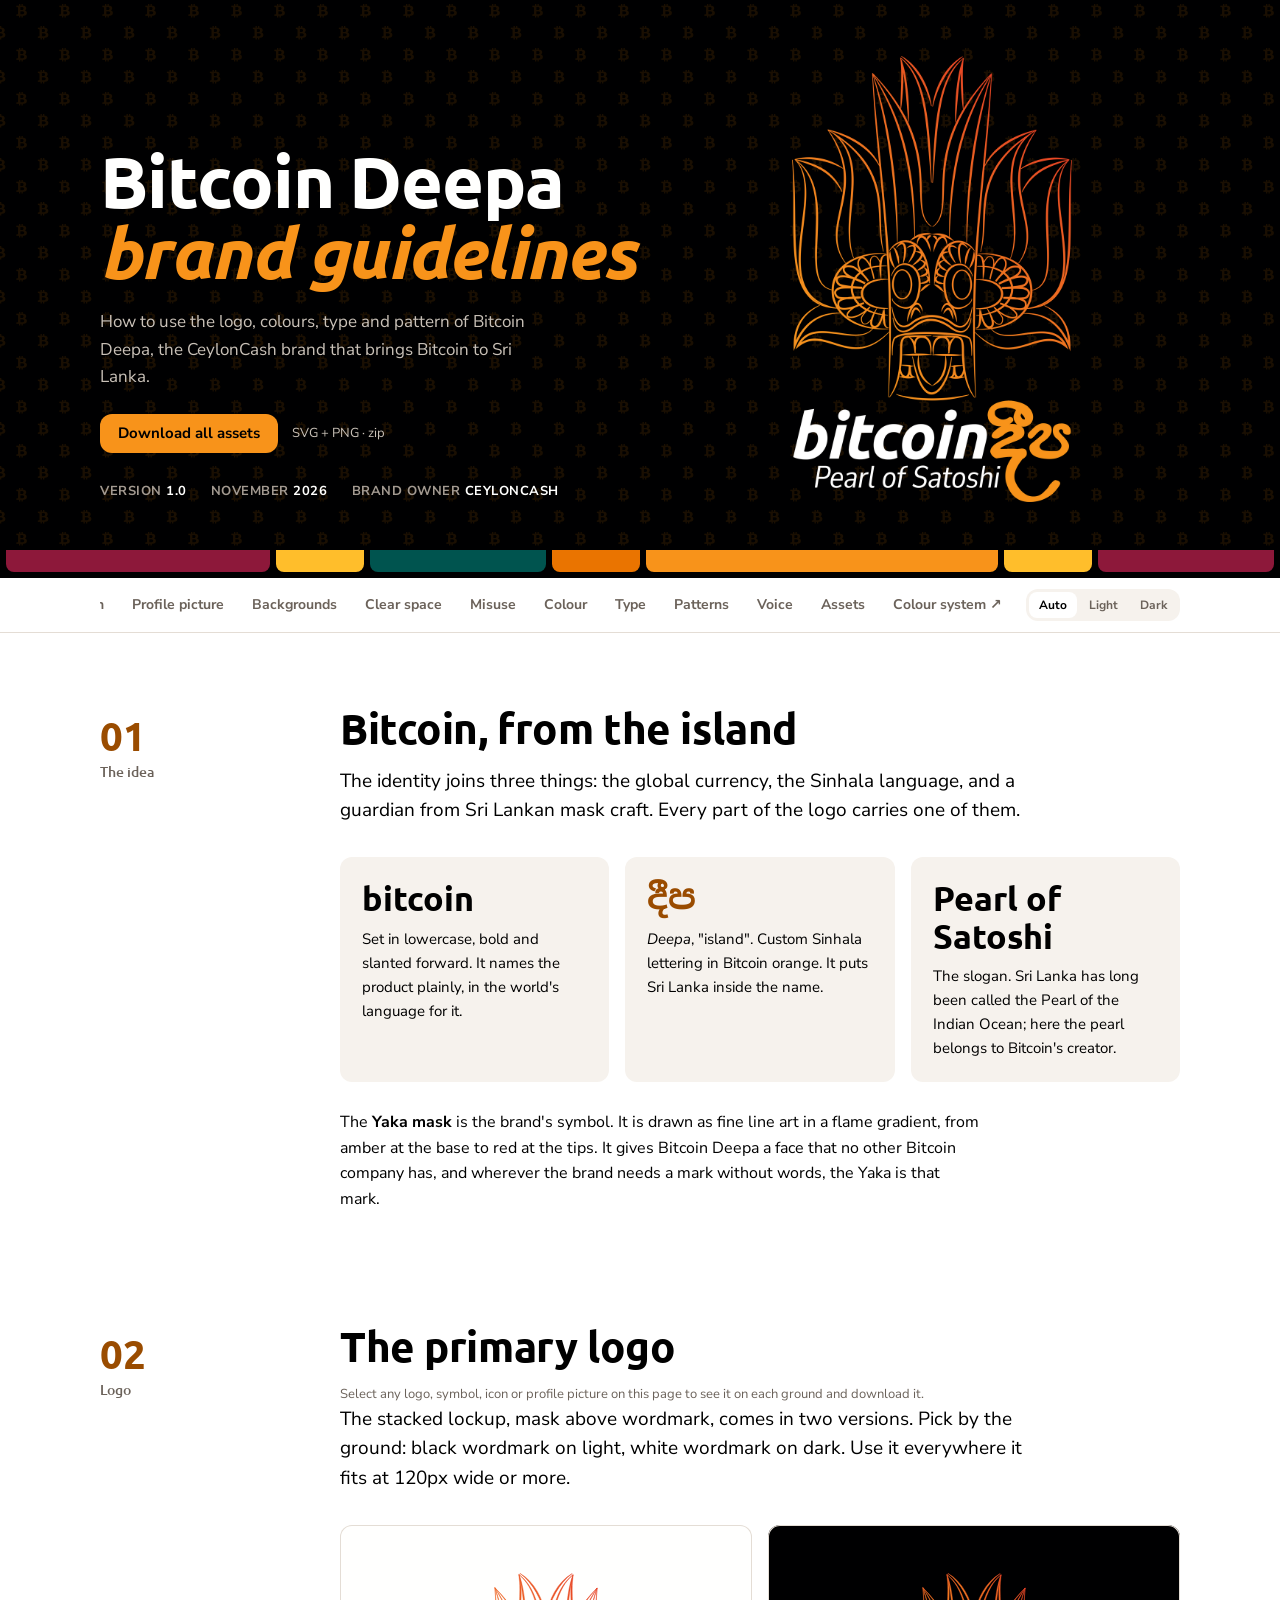
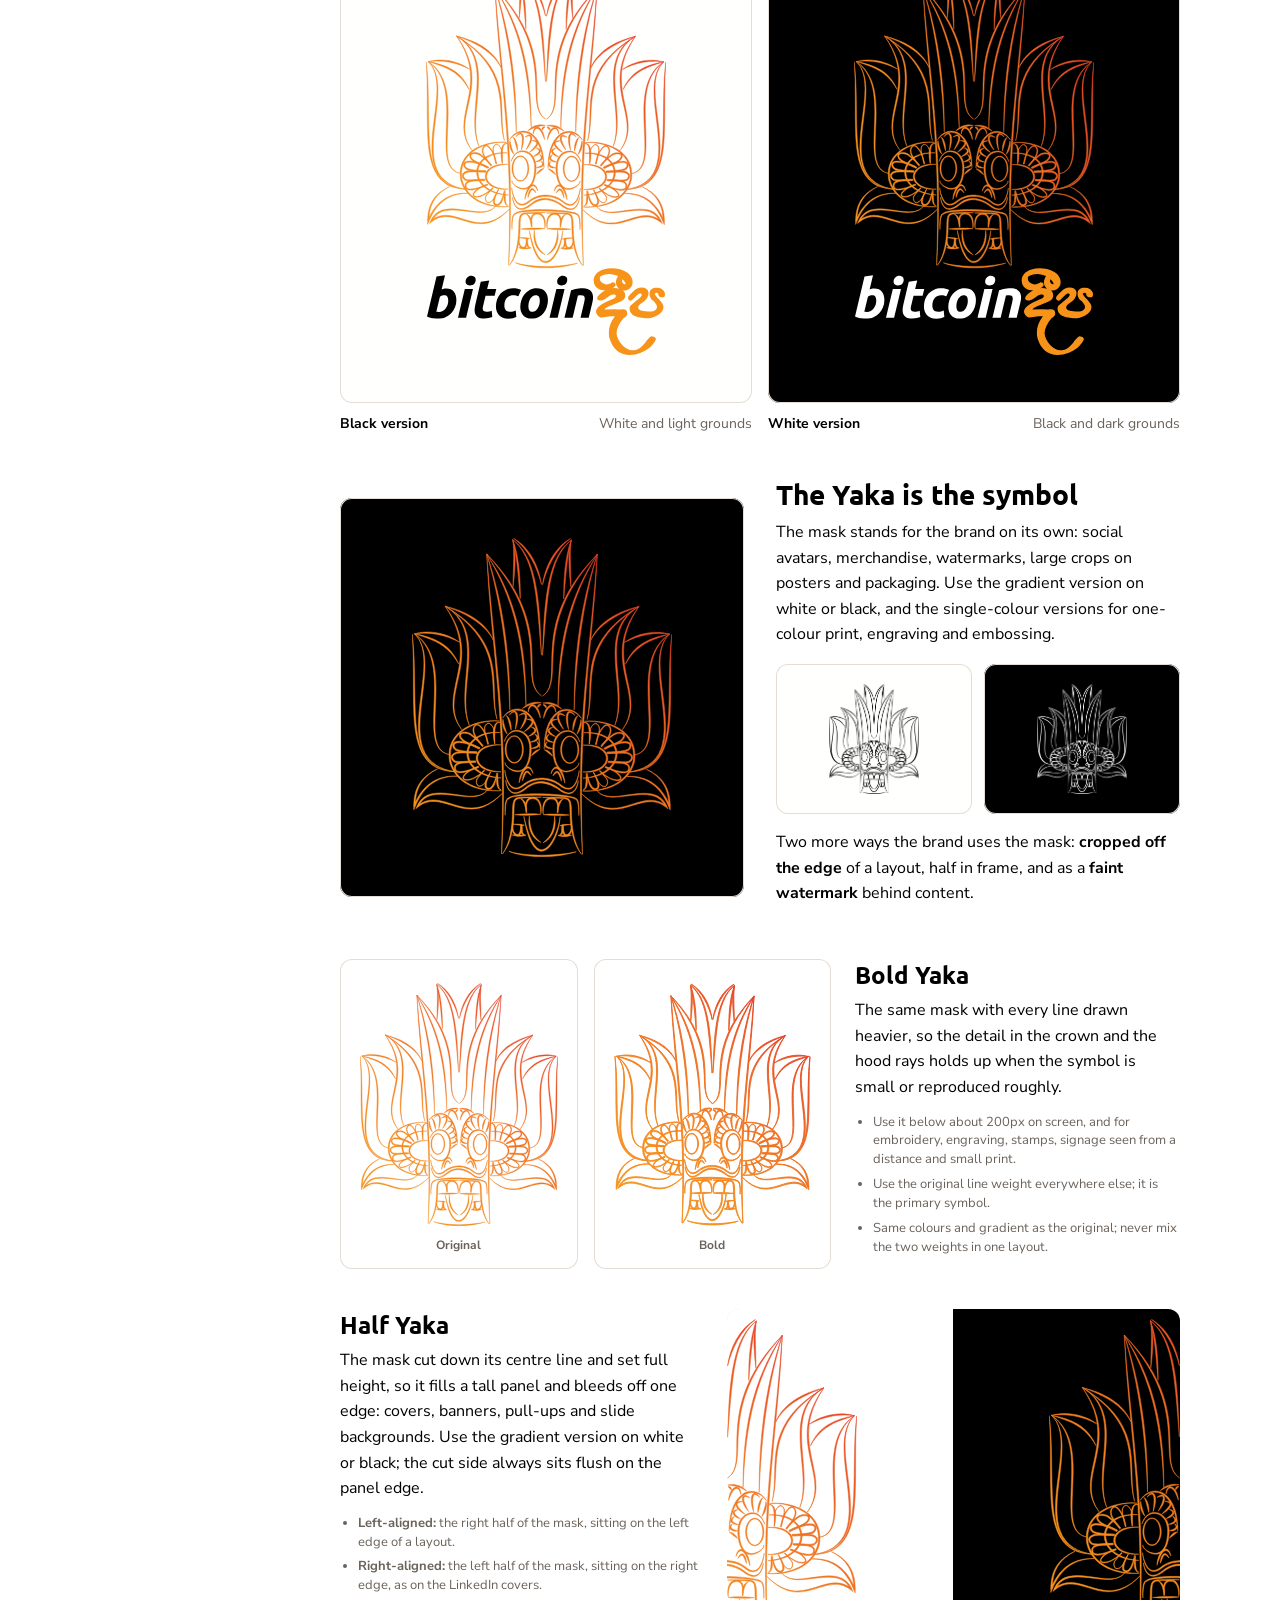
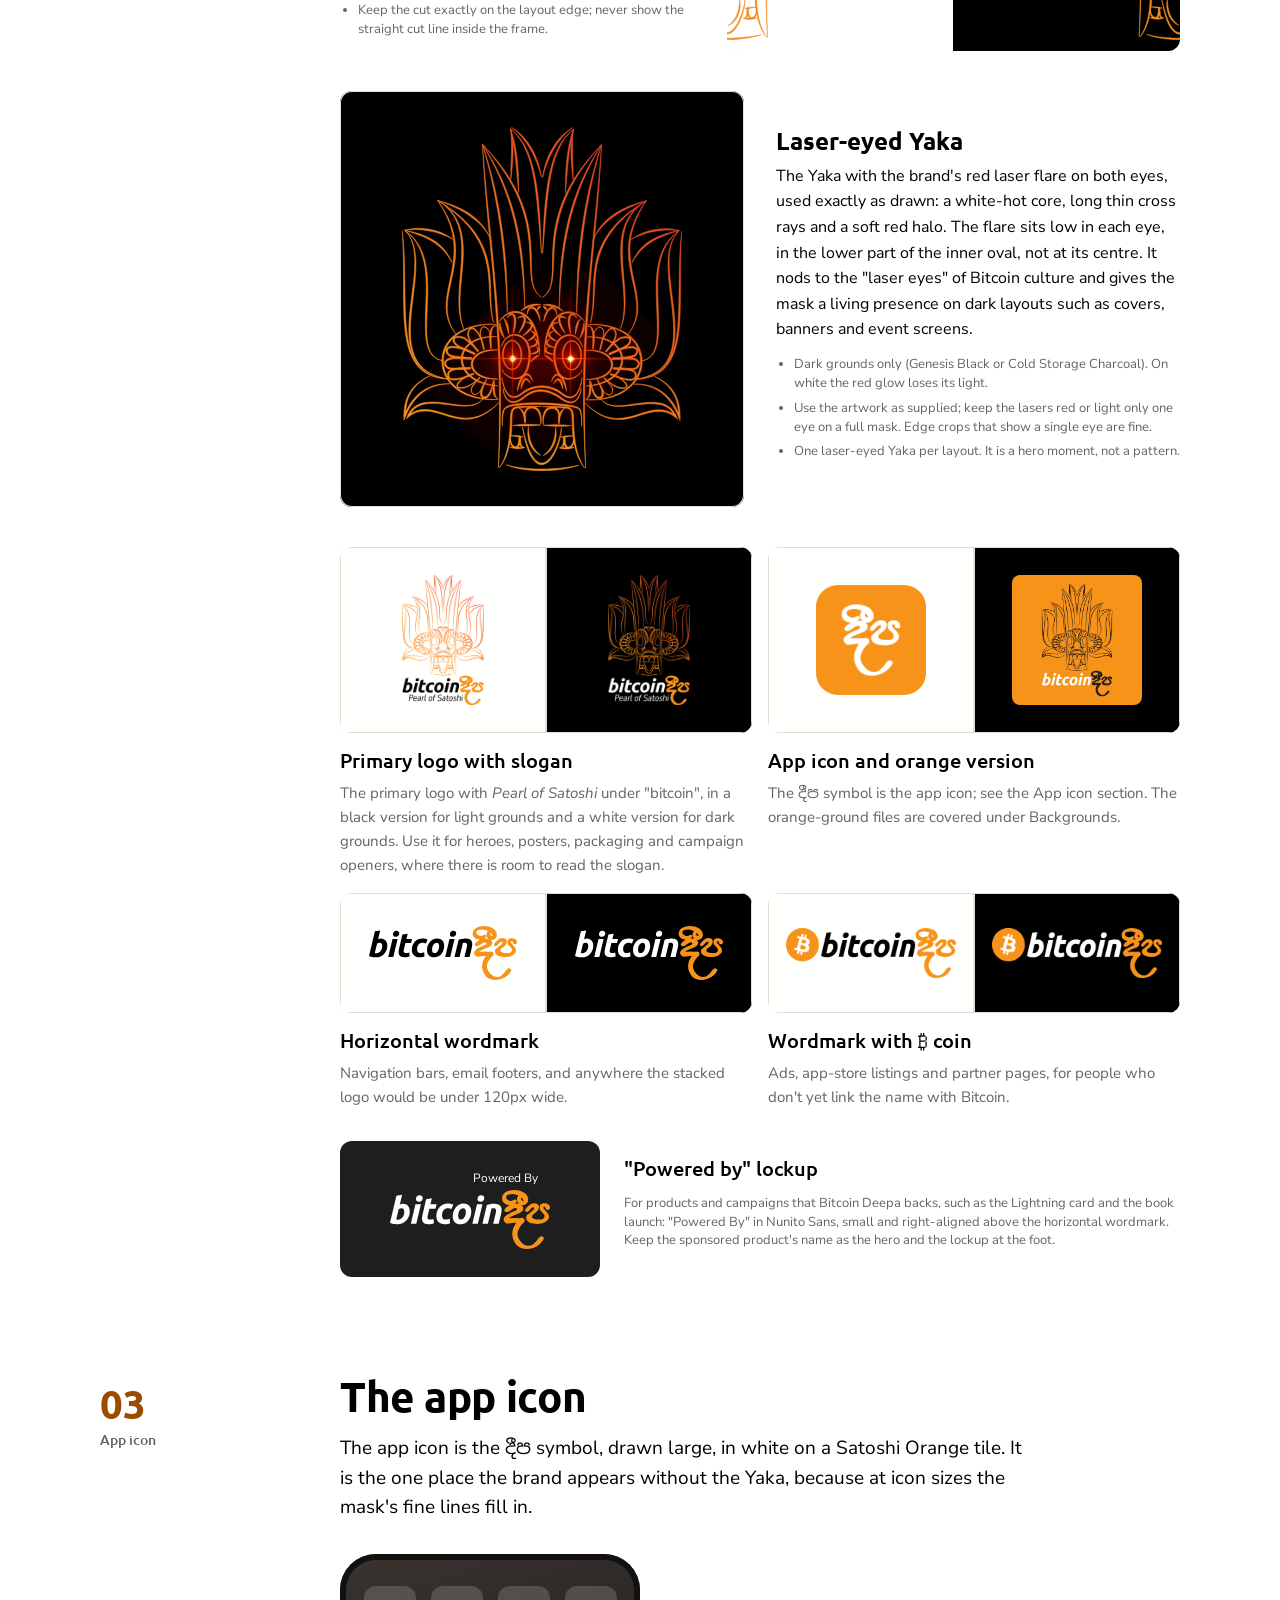
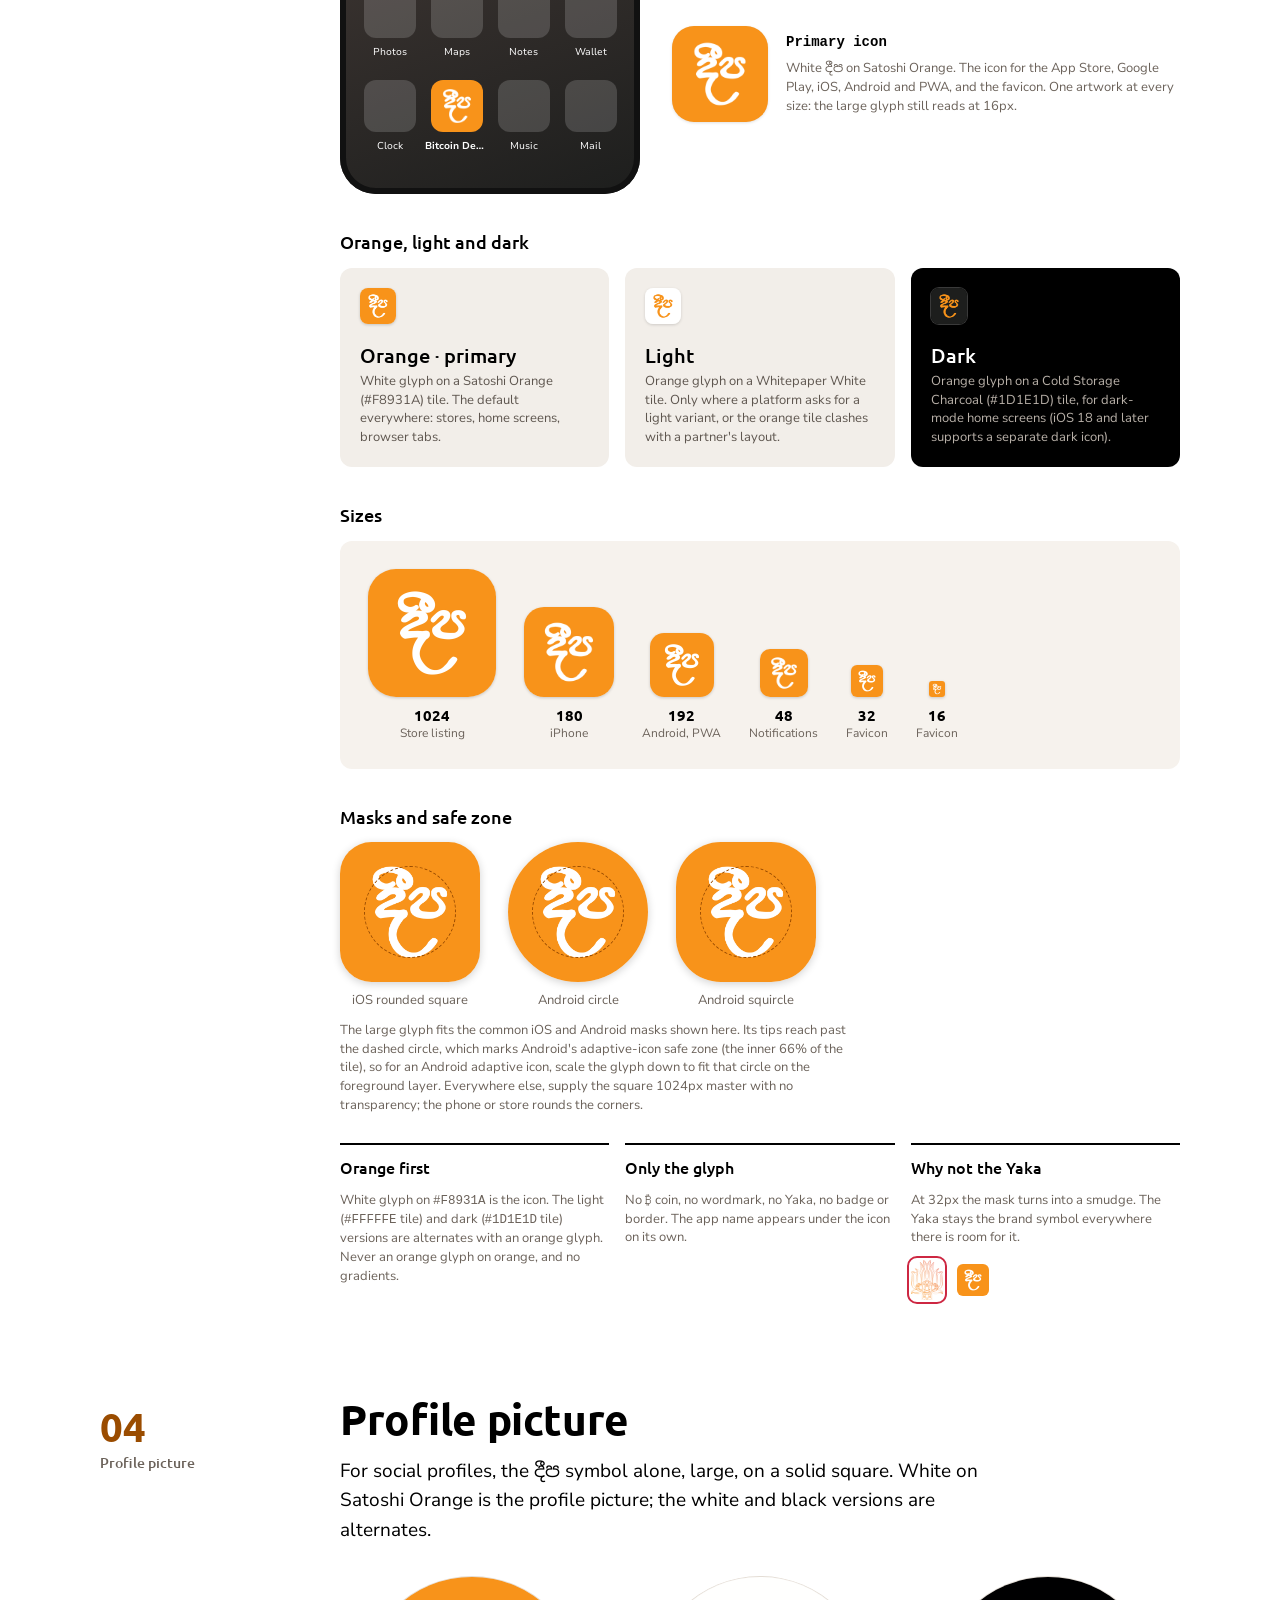
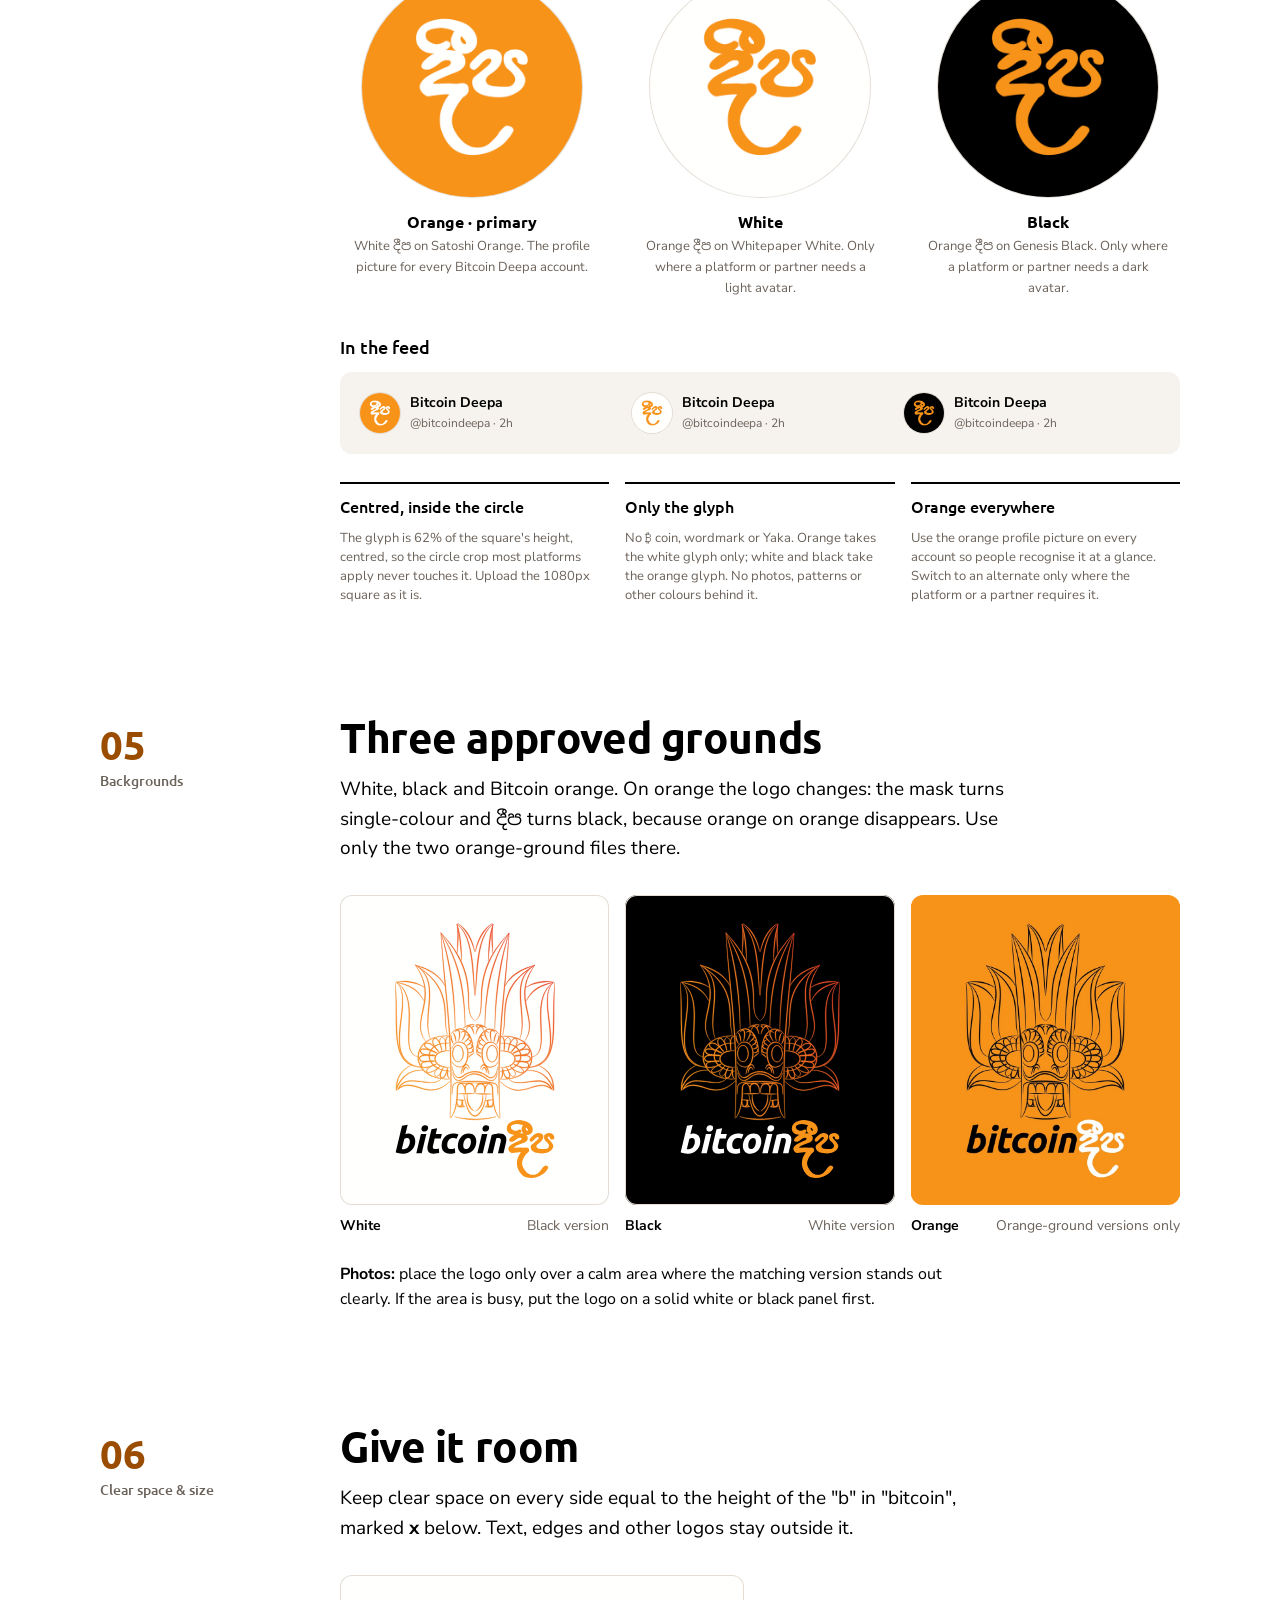
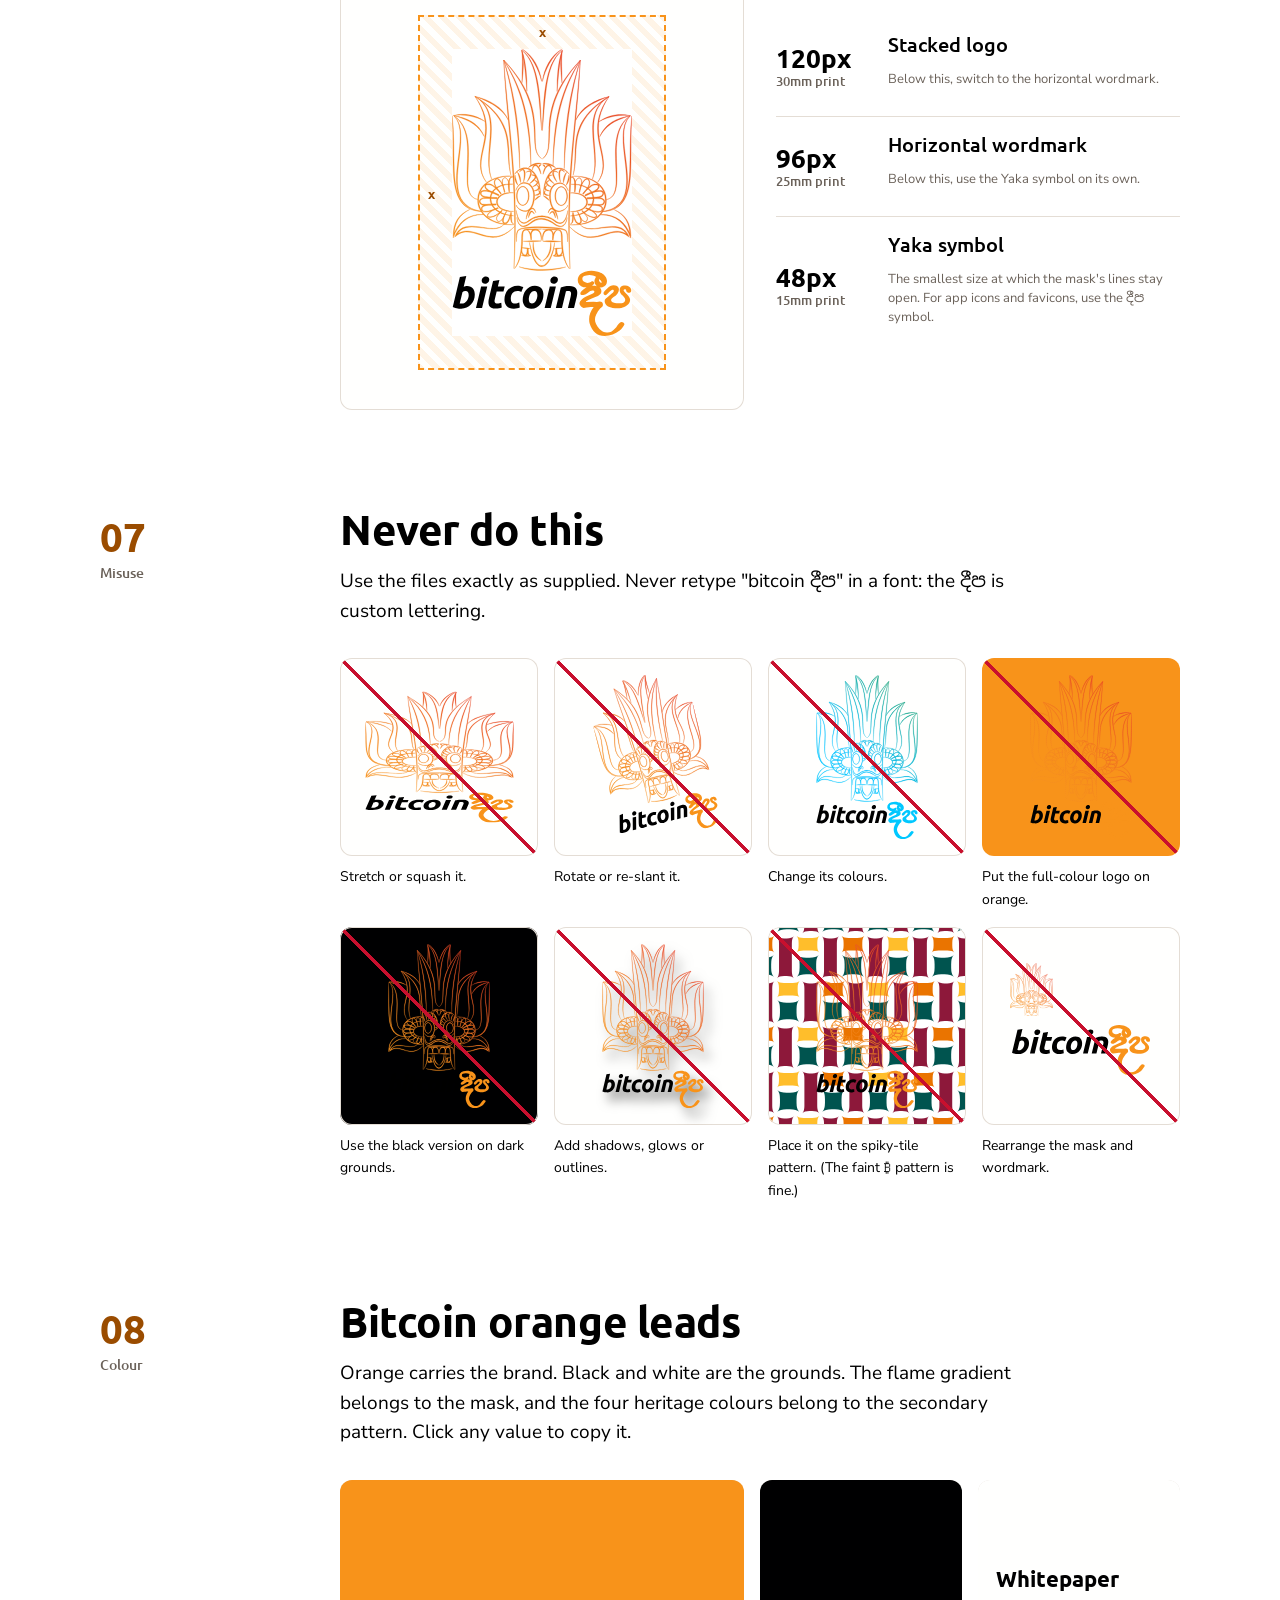
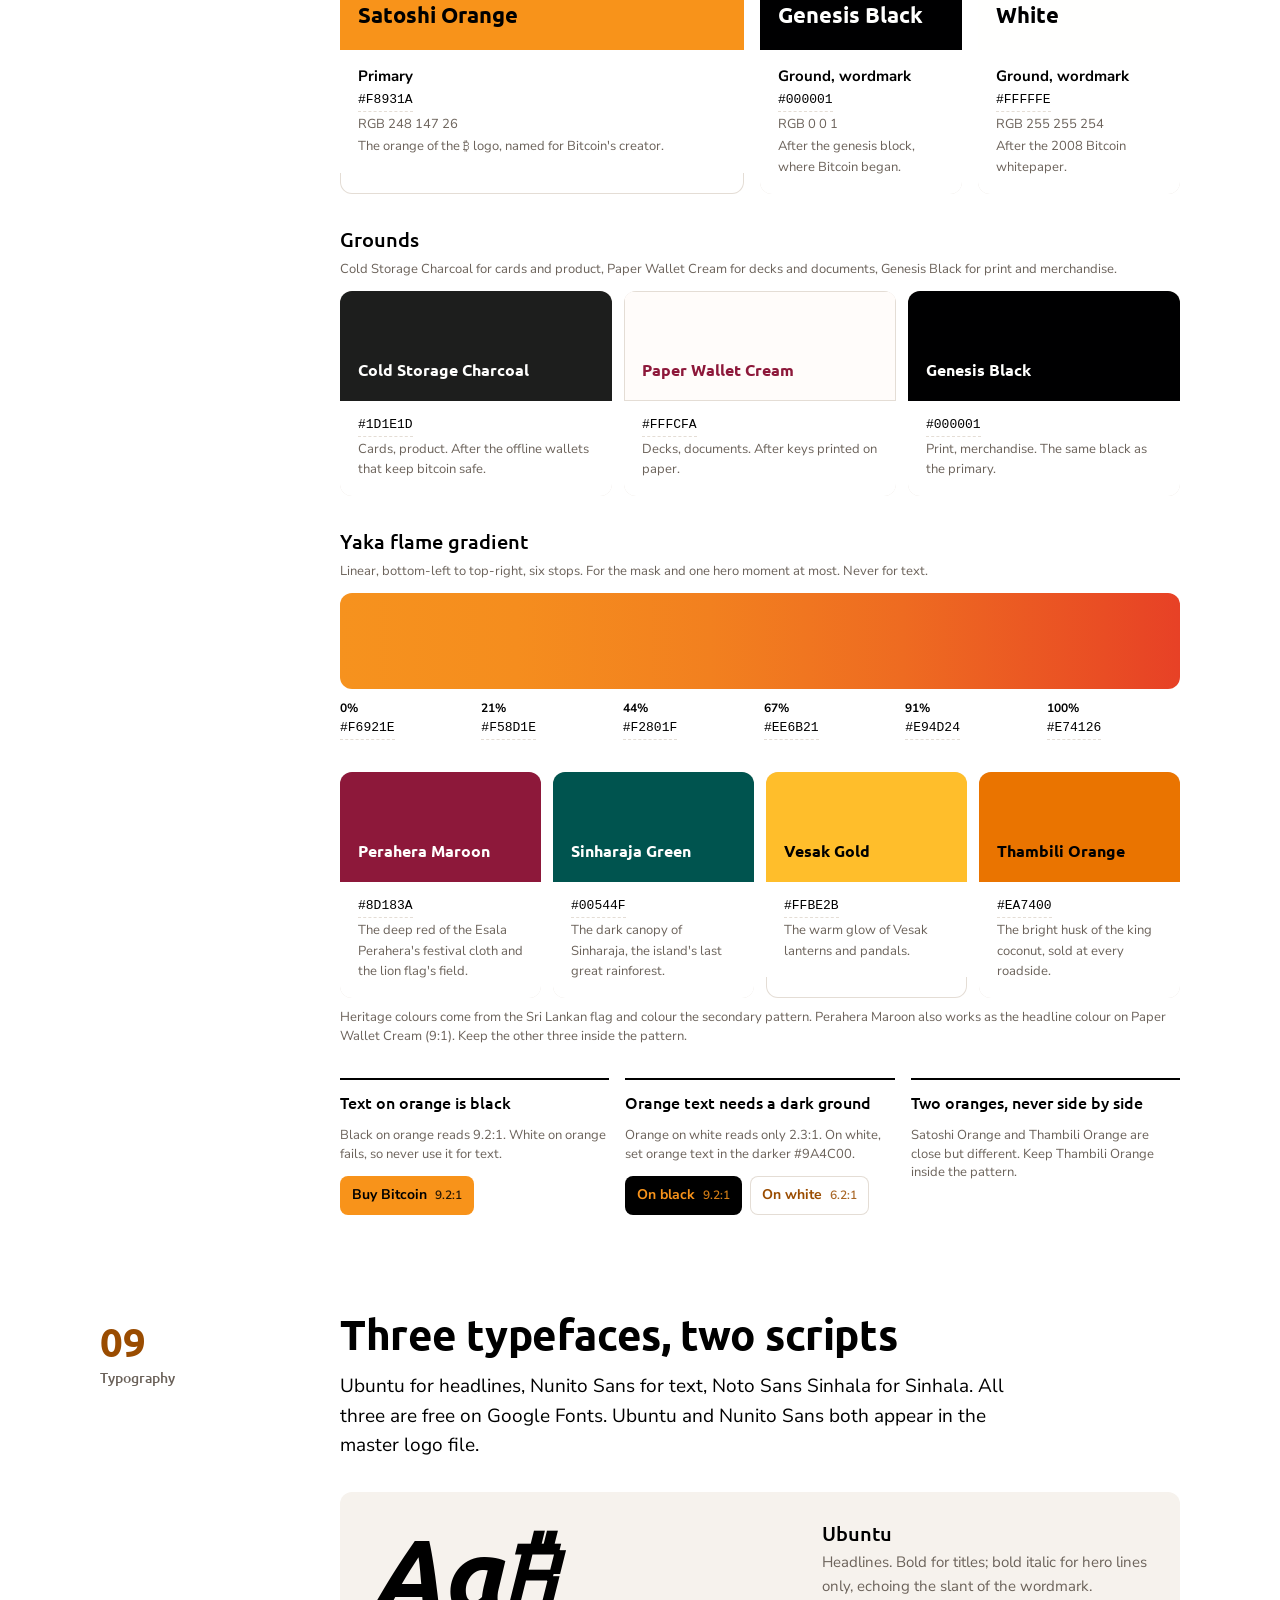
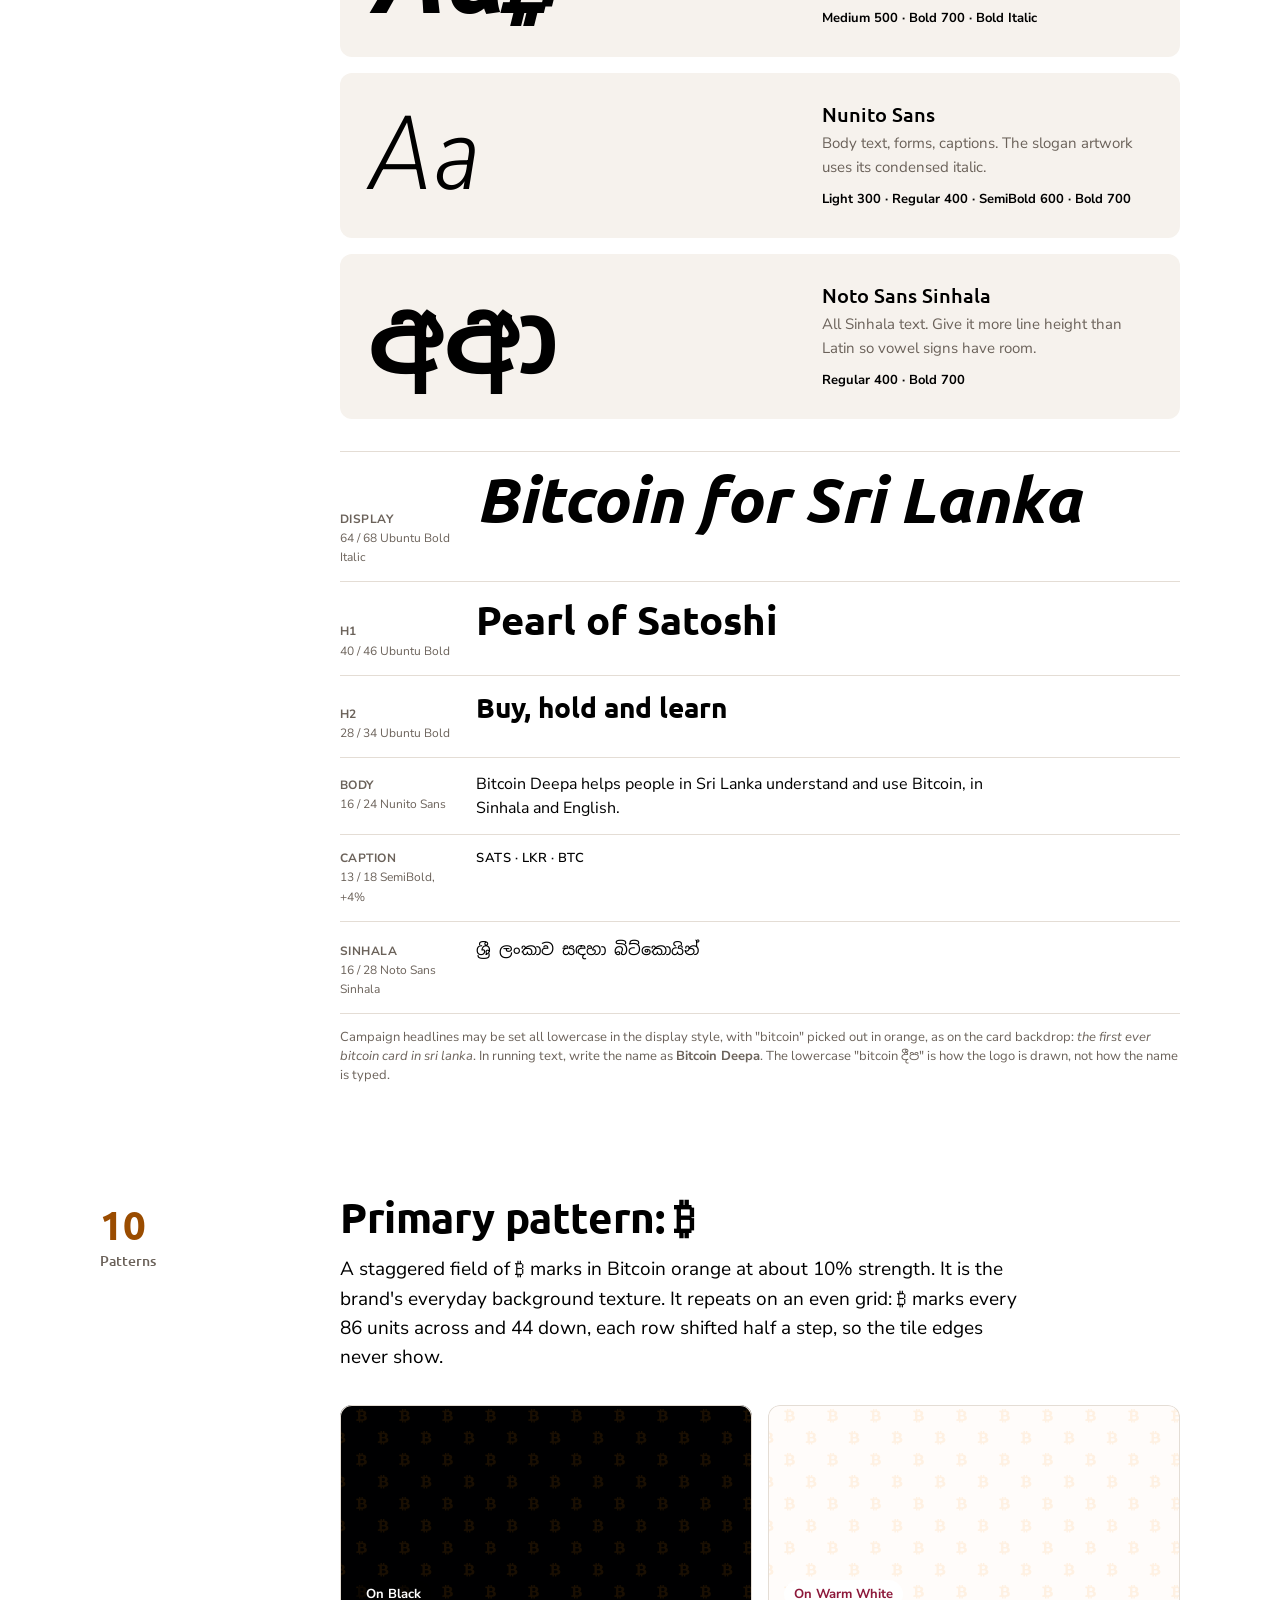
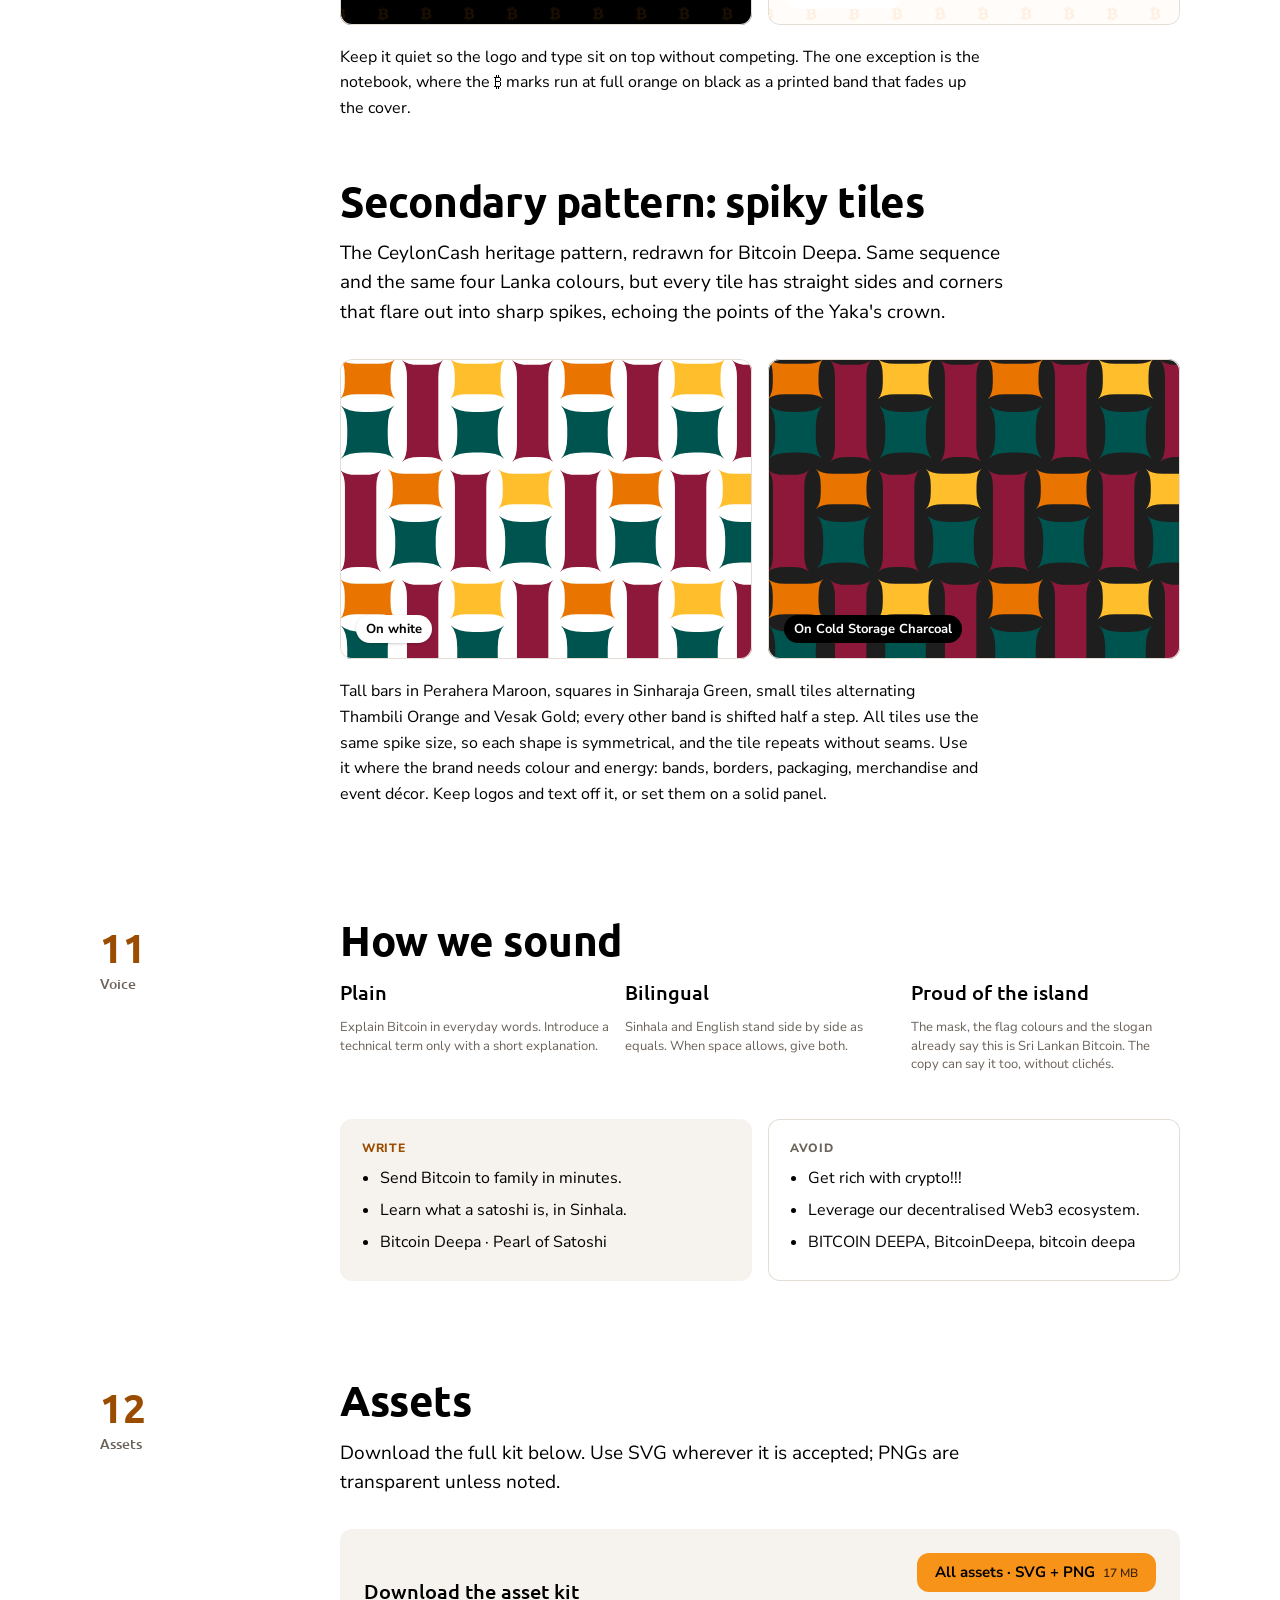
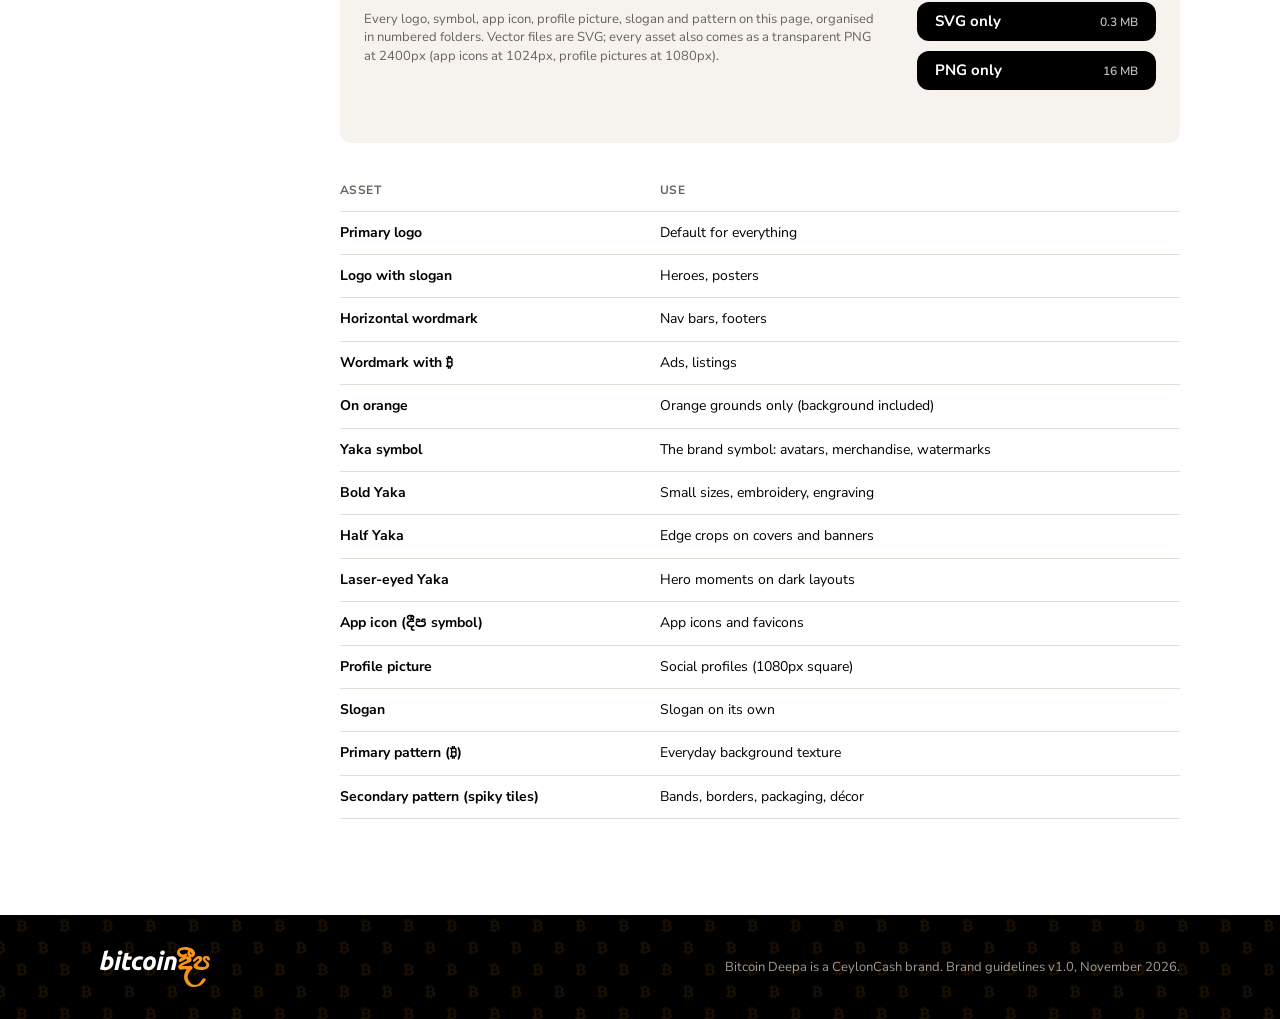
==== commit 738a6233: "asset: make the orange Deepa glyph the app icon and profile picture App icons now use only the large" ====
--- a/site/index.html
+++ b/site/index.html
@@ -4,7 +4,7 @@
 <meta charset="utf-8">
 <meta name="viewport" content="width=device-width, initial-scale=1, viewport-fit=cover">
 <meta name="description" content="Official brand guidelines for Bitcoin Deepa: logos, the Yaka symbol, app icons, colour, type and patterns.">
-<link rel="icon" href="img/icon_L.png">
+<link rel="icon" href="img/icon_orange.png">
 <style>body{margin:0;font:14px system-ui,sans-serif}img{max-width:100%}[hidden]{display:none!important}</style>
 <title>Bitcoin Deepa Brand Guidelines</title>
 <link rel="preconnect" href="https://fonts.googleapis.com">
@@ -561,7 +561,7 @@
         <h3>Primary logo with slogan</h3><p>The primary logo with <i>Pearl of Satoshi</i> under "bitcoin", in a black version for light grounds and a white version for dark grounds. Use it for heroes, posters, packaging and campaign openers, where there is room to read the slogan.</p>
       </div>
       <div class="fam">
-        <div class="pair"><div class="t-white"><img data-asset="06-on-orange/BD_OrangeBG_White" src="img/Deepa_Symbol.jpg" alt="Deepa app icon" style="max-height:110px;border-radius:22px"></div><div class="t-black"><img src="img/BD_OrangeBG_White.jpg" alt="Logo on orange, white version" style="max-height:130px;border-radius:8px"></div></div>
+        <div class="pair"><div class="t-white"><img data-asset="05-app-icon/AppIcon_Orange" src="img/icon_orange.png" alt="Deepa app icon" style="max-height:110px;border-radius:22px"></div><div class="t-black"><img data-asset="06-on-orange/BD_OrangeBG_White" src="img/BD_OrangeBG_White.jpg" alt="Logo on orange, white version" style="max-height:130px;border-radius:8px"></div></div>
         <h3>App icon and orange version</h3><p>The දීප symbol is the app icon; see the App icon section. The orange-ground files are covered under Backgrounds.</p>
       </div>
       <div class="fam">
@@ -584,7 +584,7 @@
   <div class="ch-label"><span class="n">03</span>App icon</div>
   <div>
     <h2>The app icon</h2>
-    <p class="lede">The app icon is the දීප symbol: the orange Sinhala glyph on a white tile. It is the one place the brand appears without the Yaka, because at icon sizes the mask's fine lines fill in.</p>
+    <p class="lede">The app icon is the දීප symbol, drawn large, in white on a Satoshi Orange tile. It is the one place the brand appears without the Yaka, because at icon sizes the mask's fine lines fill in.</p>
 
     <div class="ai-hero">
       <div class="ai-phone" aria-label="Home screen preview">
@@ -594,52 +594,48 @@
           <div class="ai-app"><i></i><span>Notes</span></div>
           <div class="ai-app"><i></i><span>Wallet</span></div>
           <div class="ai-app"><i></i><span>Clock</span></div>
-          <div class="ai-app ours"><img src="img/icon_L.png" alt="Bitcoin Deepa app icon"><span>Bitcoin Deepa</span></div>
+          <div class="ai-app ours"><img src="img/icon_orange.png" alt="Bitcoin Deepa app icon"><span>Bitcoin Deepa</span></div>
           <div class="ai-app"><i></i><span>Music</span></div>
           <div class="ai-app"><i></i><span>Mail</span></div>
         </div>
       </div>
       <div class="ai-files">
         <div class="ai-file">
-          <img data-asset="05-app-icon/AppIcon_Light" src="img/icon_std.png" alt="Standard app icon artwork">
-          <div><h3>Standard icon</h3><p class="small">Standard artwork. The glyph fills about half the tile, leaving room for the masks phones apply. Use for the App Store, Google Play, iOS, Android and PWA icons.</p></div>
+          <img data-asset="05-app-icon/AppIcon_Orange" src="img/icon_orange.png" alt="Primary app icon: white Deepa symbol on orange">
+          <div><h3>Primary icon</h3><p class="small">White දීප on Satoshi Orange. The icon for the App Store, Google Play, iOS, Android and PWA, and the favicon. One artwork at every size: the large glyph still reads at 16px.</p></div>
         </div>
-        <div class="ai-file">
-          <img data-asset="05-app-icon/AppIcon_Small_Light" src="img/icon_L.png" alt="Large-glyph icon artwork">
-          <div><h3>Large-glyph icon</h3><p class="small">Large glyph, tighter margins. Use at 48px and below: favicons, browser tabs, notification badges, where every pixel of glyph counts.</p></div>
-        </div>
-      </div>
-    </div>
-
-    <h3 class="use-h">Light, dark and orange</h3>
+      </div>
+    </div>
+
+    <h3 class="use-h">Orange, light and dark</h3>
     <div class="ai-themes">
-      <div class="ai-theme light"><div class="ai-pair"><img data-asset="05-app-icon/AppIcon_Small_Light" src="img/icon_std.png" alt="Light app icon"><img src="img/icon_L.png" alt="Light small icon"></div><div><h3>Light</h3><p class="small">Orange glyph on a white tile. The default icon, and the one for light-mode home screens and light browser tabs.</p></div></div>
-      <div class="ai-theme dark"><div class="ai-pair"><img data-asset="05-app-icon/AppIcon_Small_Dark" src="img/icon_std_dark.png" alt="Dark app icon"><img src="img/icon_L_dark.png" alt="Dark small icon"></div><div><h3>Dark</h3><p class="small">The same orange glyph on a Cold Storage Charcoal (#1D1E1D) tile, for dark-mode home screens (iOS 18 and later supports a separate dark icon) and dark browser tabs.</p></div></div>
-      <div class="ai-theme orange"><div class="ai-pair"><img data-asset="05-app-icon/AppIcon_Small_Orange" src="img/icon_std_orange.png" alt="Orange app icon"><img src="img/icon_L_orange.png" alt="Orange small icon"></div><div><h3>Orange</h3><p class="small">A white glyph on a Satoshi Orange (#F8931A) tile. Use it for campaigns, event apps, launchers and sticker packs, where the icon should read as Bitcoin orange at a glance.</p></div></div>
+      <div class="ai-theme orange"><div class="ai-pair"><img data-asset="05-app-icon/AppIcon_Orange" src="img/icon_orange.png" alt="Orange app icon"></div><div><h3>Orange · primary</h3><p class="small">White glyph on a Satoshi Orange (#F8931A) tile. The default everywhere: stores, home screens, browser tabs.</p></div></div>
+      <div class="ai-theme light"><div class="ai-pair"><img data-asset="05-app-icon/AppIcon_Light" src="img/icon_light.png" alt="Light app icon"></div><div><h3>Light</h3><p class="small">Orange glyph on a Whitepaper White tile. Only where a platform asks for a light variant, or the orange tile clashes with a partner's layout.</p></div></div>
+      <div class="ai-theme dark"><div class="ai-pair"><img data-asset="05-app-icon/AppIcon_Dark" src="img/icon_dark.png" alt="Dark app icon"></div><div><h3>Dark</h3><p class="small">Orange glyph on a Cold Storage Charcoal (#1D1E1D) tile, for dark-mode home screens (iOS 18 and later supports a separate dark icon).</p></div></div>
     </div>
 
     <h3 class="use-h">Sizes</h3>
     <div class="ai-sizes">
-      <figure><img src="img/icon_std.png" alt="" style="width:128px;border-radius:28px"><figcaption>1024<span>Store listing</span></figcaption></figure>
-      <figure><img src="img/icon_std.png" alt="" style="width:90px;border-radius:20px"><figcaption>180<span>iPhone</span></figcaption></figure>
-      <figure><img src="img/icon_std.png" alt="" style="width:64px;border-radius:14px"><figcaption>192<span>Android, PWA</span></figcaption></figure>
-      <figure><img src="img/icon_L.png" alt="" style="width:48px;border-radius:10px"><figcaption>48<span>Small, uses _L</span></figcaption></figure>
-      <figure><img src="img/icon_L.png" alt="" style="width:32px;border-radius:6px"><figcaption>32<span>Favicon, _L</span></figcaption></figure>
-      <figure><img src="img/icon_L.png" alt="" style="width:16px;border-radius:3px"><figcaption>16<span>Favicon, _L</span></figcaption></figure>
+      <figure><img src="img/icon_orange.png" alt="" style="width:128px;border-radius:28px"><figcaption>1024<span>Store listing</span></figcaption></figure>
+      <figure><img src="img/icon_orange.png" alt="" style="width:90px;border-radius:20px"><figcaption>180<span>iPhone</span></figcaption></figure>
+      <figure><img src="img/icon_orange.png" alt="" style="width:64px;border-radius:14px"><figcaption>192<span>Android, PWA</span></figcaption></figure>
+      <figure><img src="img/icon_orange.png" alt="" style="width:48px;border-radius:10px"><figcaption>48<span>Notifications</span></figcaption></figure>
+      <figure><img src="img/icon_orange.png" alt="" style="width:32px;border-radius:6px"><figcaption>32<span>Favicon</span></figcaption></figure>
+      <figure><img src="img/icon_orange.png" alt="" style="width:16px;border-radius:3px"><figcaption>16<span>Favicon</span></figcaption></figure>
     </div>
 
     <h3 class="use-h">Masks and safe zone</h3>
     <div class="ai-masks">
-      <figure><div class="mk" style="border-radius:22.5%"><img src="img/icon_std.png" alt=""><b></b></div><figcaption>iOS rounded square</figcaption></figure>
-      <figure><div class="mk" style="border-radius:50%"><img src="img/icon_std.png" alt=""><b></b></div><figcaption>Android circle</figcaption></figure>
-      <figure><div class="mk" style="border-radius:32%"><img src="img/icon_std.png" alt=""><b></b></div><figcaption>Android squircle</figcaption></figure>
-    </div>
-    <p class="small" style="margin-top:10px;max-width:64ch">The dashed circle is Android's adaptive-icon safe zone (the inner 66% of the tile). The standard glyph sits inside it, so no mask crops it. Supply a square 1024px master with no transparency; the phone or store rounds the corners.</p>
+      <figure><div class="mk" style="border-radius:22.5%"><img src="img/icon_orange.png" alt=""><b></b></div><figcaption>iOS rounded square</figcaption></figure>
+      <figure><div class="mk" style="border-radius:50%"><img src="img/icon_orange.png" alt=""><b></b></div><figcaption>Android circle</figcaption></figure>
+      <figure><div class="mk" style="border-radius:32%"><img src="img/icon_orange.png" alt=""><b></b></div><figcaption>Android squircle</figcaption></figure>
+    </div>
+    <p class="small" style="margin-top:10px;max-width:64ch">The large glyph fits the common iOS and Android masks shown here. Its tips reach past the dashed circle, which marks Android's adaptive-icon safe zone (the inner 66% of the tile), so for an Android adaptive icon, scale the glyph down to fit that circle on the foreground layer. Everywhere else, supply the square 1024px master with no transparency; the phone or store rounds the corners.</p>
 
     <div class="rules" style="margin-top:28px">
-      <div class="rule"><h3>Two colours, plain tile</h3><p class="small">An orange <span class="file">#F8931A</span> glyph on <span class="file">#FFFFFE</span> (light) or Cold Storage Charcoal <span class="file">#1D1E1D</span> (dark), or a white glyph on a <span class="file">#F8931A</span> tile (orange). Never an orange glyph on orange, and no gradients.</p></div>
-      <div class="rule"><h3>Nothing else on it</h3><p class="small">No wordmark, no ₿ coin, no Yaka, no badge or border. The app name appears under the icon on its own.</p></div>
-      <div class="rule"><h3>Why not the Yaka</h3><p class="small">At 32px the mask turns into a smudge. The Yaka stays the brand symbol everywhere there is room for it.</p><div class="ai-why"><img src="img/Yaka.svg" alt="Yaka mask at 32 pixels" style="width:32px"><img src="img/icon_L.png" alt="Deepa icon at 32 pixels" style="width:32px;border-radius:6px"></div></div>
+      <div class="rule"><h3>Orange first</h3><p class="small">White glyph on <span class="file">#F8931A</span> is the icon. The light (<span class="file">#FFFFFE</span> tile) and dark (<span class="file">#1D1E1D</span> tile) versions are alternates with an orange glyph. Never an orange glyph on orange, and no gradients.</p></div>
+      <div class="rule"><h3>Only the glyph</h3><p class="small">No ₿ coin, no wordmark, no Yaka, no badge or border. The app name appears under the icon on its own.</p></div>
+      <div class="rule"><h3>Why not the Yaka</h3><p class="small">At 32px the mask turns into a smudge. The Yaka stays the brand symbol everywhere there is room for it.</p><div class="ai-why"><img src="img/Yaka.svg" alt="Yaka mask at 32 pixels" style="width:32px"><img src="img/icon_orange.png" alt="Deepa icon at 32 pixels" style="width:32px;border-radius:6px"></div></div>
     </div>
   </div>
 </div></section>
@@ -648,22 +644,22 @@
   <div class="ch-label"><span class="n">04</span>Profile picture</div>
   <div>
     <h2>Profile picture</h2>
-    <p class="lede">For social profiles, the ₿ coin with the දීප symbol on a solid square, in three versions: on black, on white and on Satoshi Orange.</p>
+    <p class="lede">For social profiles, the දීප symbol alone, large, on a solid square. White on Satoshi Orange is the profile picture; the white and black versions are alternates.</p>
     <div class="dp-row">
-      <figure class="dp"><img data-asset="09-profile-picture/DP_Black" src="img/DP_Black_BTC.png" alt="Profile picture: orange Bitcoin coin and Deepa symbol on black"><figcaption><b>Black</b><span>Orange ₿ coin and දීප on Genesis Black, with the ₿ cut out to the ground. The default for the brand's social accounts.</span></figcaption></figure>
-      <figure class="dp"><img data-asset="09-profile-picture/DP_White" src="img/DP_White_BTC.png" alt="Profile picture: orange Bitcoin coin and Deepa symbol on white"><figcaption><b>White</b><span>Orange ₿ coin and දීප on Whitepaper White, with the ₿ cut out to the ground. For platforms with dark interfaces, where black disappears.</span></figcaption></figure>
-      <figure class="dp"><img data-asset="09-profile-picture/DP_Orange" src="img/DP_Orange_BTC.png" alt="Profile picture: white Bitcoin coin and Deepa symbol on orange"><figcaption><b>Orange</b><span>White ₿ coin and දීප on Satoshi Orange, with the ₿ cut out to the ground. For campaigns and events.</span></figcaption></figure>
+      <figure class="dp"><img data-asset="09-profile-picture/DP_Orange" src="img/dp_orange.png" alt="Profile picture: white Deepa symbol on orange"><figcaption><b>Orange · primary</b><span>White දීප on Satoshi Orange. The profile picture for every Bitcoin Deepa account.</span></figcaption></figure>
+      <figure class="dp"><img data-asset="09-profile-picture/DP_White" src="img/dp_white.png" alt="Profile picture: orange Deepa symbol on white"><figcaption><b>White</b><span>Orange දීප on Whitepaper White. Only where a platform or partner needs a light avatar.</span></figcaption></figure>
+      <figure class="dp"><img data-asset="09-profile-picture/DP_Black" src="img/dp_black.png" alt="Profile picture: orange Deepa symbol on black"><figcaption><b>Black</b><span>Orange දීප on Genesis Black. Only where a platform or partner needs a dark avatar.</span></figcaption></figure>
     </div>
     <h3 class="use-h">In the feed</h3>
     <div class="dp-sizes">
-      <div class="dp-chip"><img src="img/DP_Black_BTC.png" alt="" style="width:40px"><div><b>Bitcoin Deepa</b><span>@bitcoindeepa · 2h</span></div></div>
-      <div class="dp-chip"><img src="img/DP_White_BTC.png" alt="" style="width:40px"><div><b>Bitcoin Deepa</b><span>@bitcoindeepa · 2h</span></div></div>
-      <div class="dp-chip"><img src="img/DP_Orange_BTC.png" alt="" style="width:40px"><div><b>Bitcoin Deepa</b><span>@bitcoindeepa · 2h</span></div></div>
+      <div class="dp-chip"><img src="img/dp_orange.png" alt="" style="width:40px"><div><b>Bitcoin Deepa</b><span>@bitcoindeepa · 2h</span></div></div>
+      <div class="dp-chip"><img src="img/dp_white.png" alt="" style="width:40px"><div><b>Bitcoin Deepa</b><span>@bitcoindeepa · 2h</span></div></div>
+      <div class="dp-chip"><img src="img/dp_black.png" alt="" style="width:40px"><div><b>Bitcoin Deepa</b><span>@bitcoindeepa · 2h</span></div></div>
     </div>
     <div class="rules" style="margin-top:28px">
-      <div class="rule"><h3>Centred, inside the circle</h3><p class="small">The mark is 66% of the square's width, centred across and sitting a little below the middle, so the circle crop most platforms apply never touches it. Upload the 1080px square as it is.</p></div>
-      <div class="rule"><h3>Only these three grounds</h3><p class="small">Black or white take the orange mark; orange takes the white mark only, because orange vanishes on orange. No photos, patterns or other colours behind it.</p></div>
-      <div class="rule"><h3>One version per platform</h3><p class="small">Keep a profile on the same version so people recognise it. The orange one is for limited periods, then switch back.</p></div>
+      <div class="rule"><h3>Centred, inside the circle</h3><p class="small">The glyph is 62% of the square's height, centred, so the circle crop most platforms apply never touches it. Upload the 1080px square as it is.</p></div>
+      <div class="rule"><h3>Only the glyph</h3><p class="small">No ₿ coin, wordmark or Yaka. Orange takes the white glyph only; white and black take the orange glyph. No photos, patterns or other colours behind it.</p></div>
+      <div class="rule"><h3>Orange everywhere</h3><p class="small">Use the orange profile picture on every account so people recognise it at a glance. Switch to an alternate only where the platform or a partner requires it.</p></div>
     </div>
   </div>
 </div></section>
@@ -900,7 +896,7 @@
 <div class="toast" id="toast" role="status" aria-live="polite"></div>
 <script>
 (function () {
-  var ASSETS = {"01-primary-logo/BDLogo_White": {"name": "Primary logo, white", "grounds": ["black", "charcoal"], "use": "Use on black and dark grounds.", "formats": ["svg", "png"]}, "01-primary-logo/BDLogo_Black": {"name": "Primary logo, black", "grounds": ["white", "cream"], "use": "Use on white and light grounds.", "formats": ["svg", "png"]}, "09-profile-picture/DP_Orange": {"name": "Profile picture, orange", "grounds": null, "use": "1080px square, for campaigns and events.", "formats": ["png"]}, "09-profile-picture/DP_White": {"name": "Profile picture, white", "grounds": null, "use": "1080px square, for dark platforms.", "formats": ["png"]}, "09-profile-picture/DP_Black": {"name": "Profile picture, black", "grounds": null, "use": "1080px square. The default for social profiles.", "formats": ["png"]}, "05-app-icon/AppIcon_Light": {"name": "App icon, light", "grounds": null, "use": "1024px square master for app stores and home screens.", "formats": ["png"]}, "05-app-icon/AppIcon_Small_Orange": {"name": "Small icon, orange", "grounds": null, "use": "Large glyph on orange.", "formats": ["png"]}, "05-app-icon/AppIcon_Small_Light": {"name": "Small icon, light", "grounds": null, "use": "Large glyph for 48px and below: favicons, tabs, badges.", "formats": ["png"]}, "05-app-icon/AppIcon_Dark": {"name": "App icon, dark", "grounds": null, "use": "1024px square for dark-mode home screens.", "formats": ["png"]}, "05-app-icon/AppIcon_Small_Dark": {"name": "Small icon, dark", "grounds": null, "use": "Large glyph for dark tabs and badges.", "formats": ["png"]}, "05-app-icon/AppIcon_Orange": {"name": "App icon, orange", "grounds": null, "use": "1024px square for campaigns and event apps.", "formats": ["png"]}, "06-on-orange/BD_OrangeBG_Black": {"name": "Logo on orange, black", "grounds": null, "use": "The only approved logo for a Satoshi Orange ground. Includes its own orange ground.", "formats": ["png"]}, "06-on-orange/BD_OrangeBG_White": {"name": "Logo on orange, white", "grounds": null, "use": "The only approved logo for a Satoshi Orange ground. Includes its own orange ground.", "formats": ["png"]}, "04-yaka-symbol/Yaka_Bold": {"name": "Yaka, bold", "grounds": ["white", "cream", "black", "charcoal"], "use": "For small sizes, embroidery and rough print.", "formats": ["svg", "png"]}, "04-yaka-symbol/Yaka_Black": {"name": "Yaka, single colour black", "grounds": ["white", "cream", "orange"], "use": "One-colour print, engraving, embossing.", "formats": ["png"]}, "04-yaka-symbol/Yaka_Half_Left": {"name": "Half Yaka, left-aligned", "grounds": ["white", "cream", "black", "charcoal"], "use": "Edge crops: the cut side sits flush on the left edge.", "formats": ["svg", "png"]}, "04-yaka-symbol/Yaka_White": {"name": "Yaka, single colour white", "grounds": ["black", "charcoal"], "use": "One-colour print on dark grounds.", "formats": ["png"]}, "04-yaka-symbol/Yaka": {"name": "Yaka, gradient", "grounds": ["white", "cream", "black", "charcoal"], "use": "The brand symbol. White, cream, black or charcoal grounds.", "formats": ["svg", "png"]}, "04-yaka-symbol/Yaka_ExtraBold": {"name": "Yaka, extra bold", "grounds": ["white", "cream", "black", "charcoal"], "use": "For embroidery and engraving.", "formats": ["svg", "png"]}, "04-yaka-symbol/Yaka_Half_Right": {"name": "Half Yaka, right-aligned", "grounds": ["white", "cream", "black", "charcoal"], "use": "Edge crops: the cut side sits flush on the right edge.", "formats": ["svg", "png"]}, "04-yaka-symbol/Yaka_LaserEyes": {"name": "Laser-eyed Yaka", "grounds": ["black", "charcoal"], "use": "Dark grounds only, one per layout as a hero moment.", "formats": ["svg", "png"]}, "02-logo-with-slogan/PrimaryWhite_w_Slogan": {"name": "Primary logo with slogan, white", "grounds": ["black", "charcoal"], "use": "Heroes, posters and campaign openers on dark grounds.", "formats": ["png"]}, "02-logo-with-slogan/PrimaryBlack_w_Slogan": {"name": "Primary logo with slogan, black", "grounds": ["white", "cream"], "use": "Heroes, posters and campaign openers on light grounds.", "formats": ["png"]}, "03-wordmark/DeepaLogo_BnO": {"name": "Horizontal wordmark, black and orange", "grounds": ["white", "cream"], "use": "Nav bars and footers on light grounds.", "formats": ["svg", "png"]}, "03-wordmark/DeepaLogo_WnO": {"name": "Horizontal wordmark, white and orange", "grounds": ["black", "charcoal"], "use": "Nav bars and footers on dark grounds.", "formats": ["svg", "png"]}, "03-wordmark/Logo_w_BTC": {"name": "Wordmark with ₿ coin, white", "grounds": ["black", "charcoal"], "use": "Ads and listings, dark grounds.", "formats": ["png"]}, "03-wordmark/Logo_b_BTC": {"name": "Wordmark with ₿ coin, black", "grounds": ["white", "cream"], "use": "Ads and listings, light grounds.", "formats": ["png"]}};
+  var ASSETS = {"01-primary-logo/BDLogo_White": {"name": "Primary logo, white", "grounds": ["black", "charcoal"], "use": "Use on black and dark grounds.", "formats": ["svg", "png"]}, "01-primary-logo/BDLogo_Black": {"name": "Primary logo, black", "grounds": ["white", "cream"], "use": "Use on white and light grounds.", "formats": ["svg", "png"]}, "09-profile-picture/DP_Orange": {"name": "Profile picture, orange · primary", "grounds": null, "use": "1080px square. White දීප on Satoshi Orange, for every social account.", "formats": ["png"]}, "09-profile-picture/DP_White": {"name": "Profile picture, white", "grounds": null, "use": "1080px square alternate: orange දීප on white.", "formats": ["png"]}, "09-profile-picture/DP_Black": {"name": "Profile picture, black", "grounds": null, "use": "1080px square alternate: orange දීප on black.", "formats": ["png"]}, "05-app-icon/AppIcon_Light": {"name": "App icon, light", "grounds": null, "use": "1024px square alternate: orange දීප on white.", "formats": ["png"]}, "05-app-icon/AppIcon_Dark": {"name": "App icon, dark", "grounds": null, "use": "1024px square for dark-mode home screens: orange දීප on charcoal.", "formats": ["png"]}, "05-app-icon/AppIcon_Orange": {"name": "App icon, orange · primary", "grounds": null, "use": "1024px square. White දීප on Satoshi Orange: the app icon and favicon.", "formats": ["png"]}, "06-on-orange/BD_OrangeBG_Black": {"name": "Logo on orange, black", "grounds": null, "use": "The only approved logo for a Satoshi Orange ground. Includes its own orange ground.", "formats": ["png"]}, "06-on-orange/BD_OrangeBG_White": {"name": "Logo on orange, white", "grounds": null, "use": "The only approved logo for a Satoshi Orange ground. Includes its own orange ground.", "formats": ["png"]}, "04-yaka-symbol/Yaka_Bold": {"name": "Yaka, bold", "grounds": ["white", "cream", "black", "charcoal"], "use": "For small sizes, embroidery and rough print.", "formats": ["svg", "png"]}, "04-yaka-symbol/Yaka_Black": {"name": "Yaka, single colour black", "grounds": ["white", "cream", "orange"], "use": "One-colour print, engraving, embossing.", "formats": ["png"]}, "04-yaka-symbol/Yaka_Half_Left": {"name": "Half Yaka, left-aligned", "grounds": ["white", "cream", "black", "charcoal"], "use": "Edge crops: the cut side sits flush on the left edge.", "formats": ["svg", "png"]}, "04-yaka-symbol/Yaka_White": {"name": "Yaka, single colour white", "grounds": ["black", "charcoal"], "use": "One-colour print on dark grounds.", "formats": ["png"]}, "04-yaka-symbol/Yaka": {"name": "Yaka, gradient", "grounds": ["white", "cream", "black", "charcoal"], "use": "The brand symbol. White, cream, black or charcoal grounds.", "formats": ["svg", "png"]}, "04-yaka-symbol/Yaka_ExtraBold": {"name": "Yaka, extra bold", "grounds": ["white", "cream", "black", "charcoal"], "use": "For embroidery and engraving.", "formats": ["svg", "png"]}, "04-yaka-symbol/Yaka_Half_Right": {"name": "Half Yaka, right-aligned", "grounds": ["white", "cream", "black", "charcoal"], "use": "Edge crops: the cut side sits flush on the right edge.", "formats": ["svg", "png"]}, "04-yaka-symbol/Yaka_LaserEyes": {"name": "Laser-eyed Yaka", "grounds": ["black", "charcoal"], "use": "Dark grounds only, one per layout as a hero moment.", "formats": ["svg", "png"]}, "02-logo-with-slogan/PrimaryWhite_w_Slogan": {"name": "Primary logo with slogan, white", "grounds": ["black", "charcoal"], "use": "Heroes, posters and campaign openers on dark grounds.", "formats": ["png"]}, "02-logo-with-slogan/PrimaryBlack_w_Slogan": {"name": "Primary logo with slogan, black", "grounds": ["white", "cream"], "use": "Heroes, posters and campaign openers on light grounds.", "formats": ["png"]}, "03-wordmark/DeepaLogo_BnO": {"name": "Horizontal wordmark, black and orange", "grounds": ["white", "cream"], "use": "Nav bars and footers on light grounds.", "formats": ["svg", "png"]}, "03-wordmark/DeepaLogo_WnO": {"name": "Horizontal wordmark, white and orange", "grounds": ["black", "charcoal"], "use": "Nav bars and footers on dark grounds.", "formats": ["svg", "png"]}, "03-wordmark/Logo_w_BTC": {"name": "Wordmark with ₿ coin, white", "grounds": ["black", "charcoal"], "use": "Ads and listings, dark grounds.", "formats": ["png"]}, "03-wordmark/Logo_b_BTC": {"name": "Wordmark with ₿ coin, black", "grounds": ["white", "cream"], "use": "Ads and listings, light grounds.", "formats": ["png"]}};
   var GROUNDS = [
     { id: "white", name: "Whitepaper White", c: "#FFFFFE" },
     { id: "cream", name: "Paper Wallet Cream", c: "#FFFCFA" },
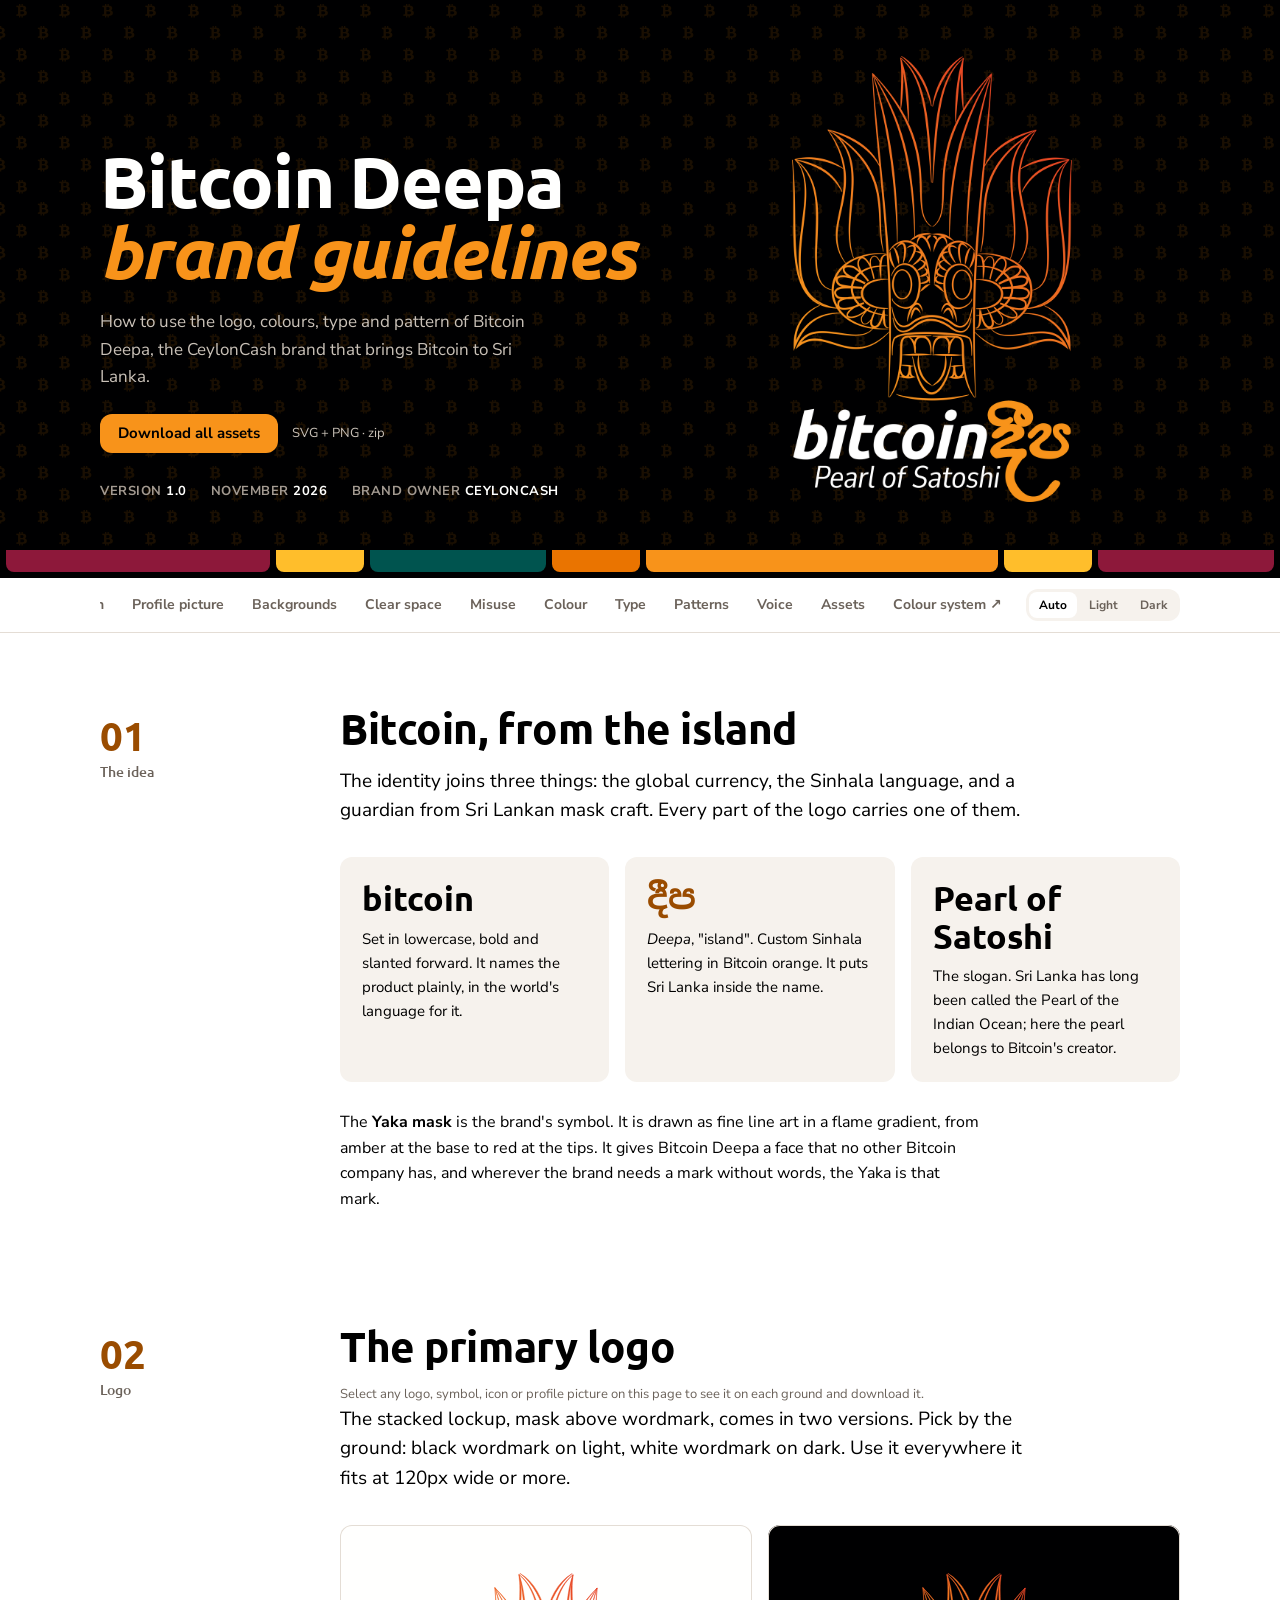
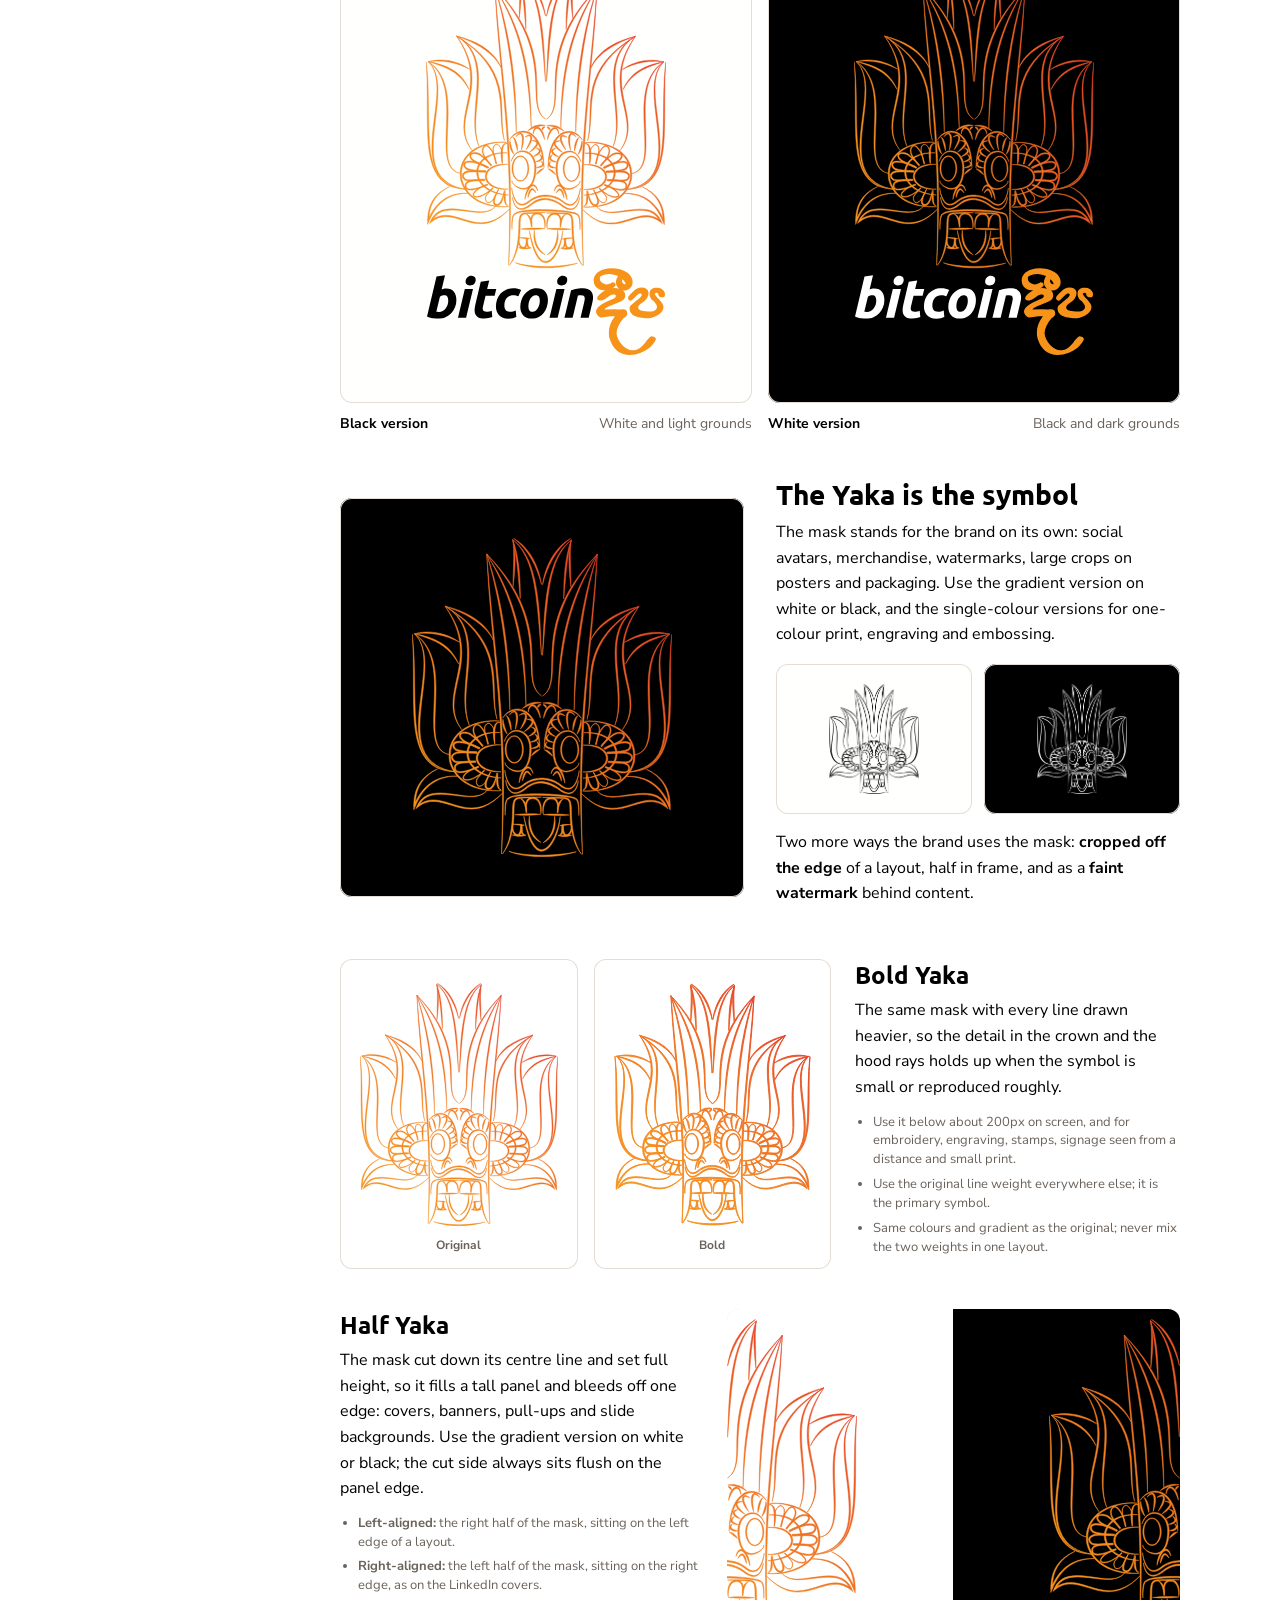
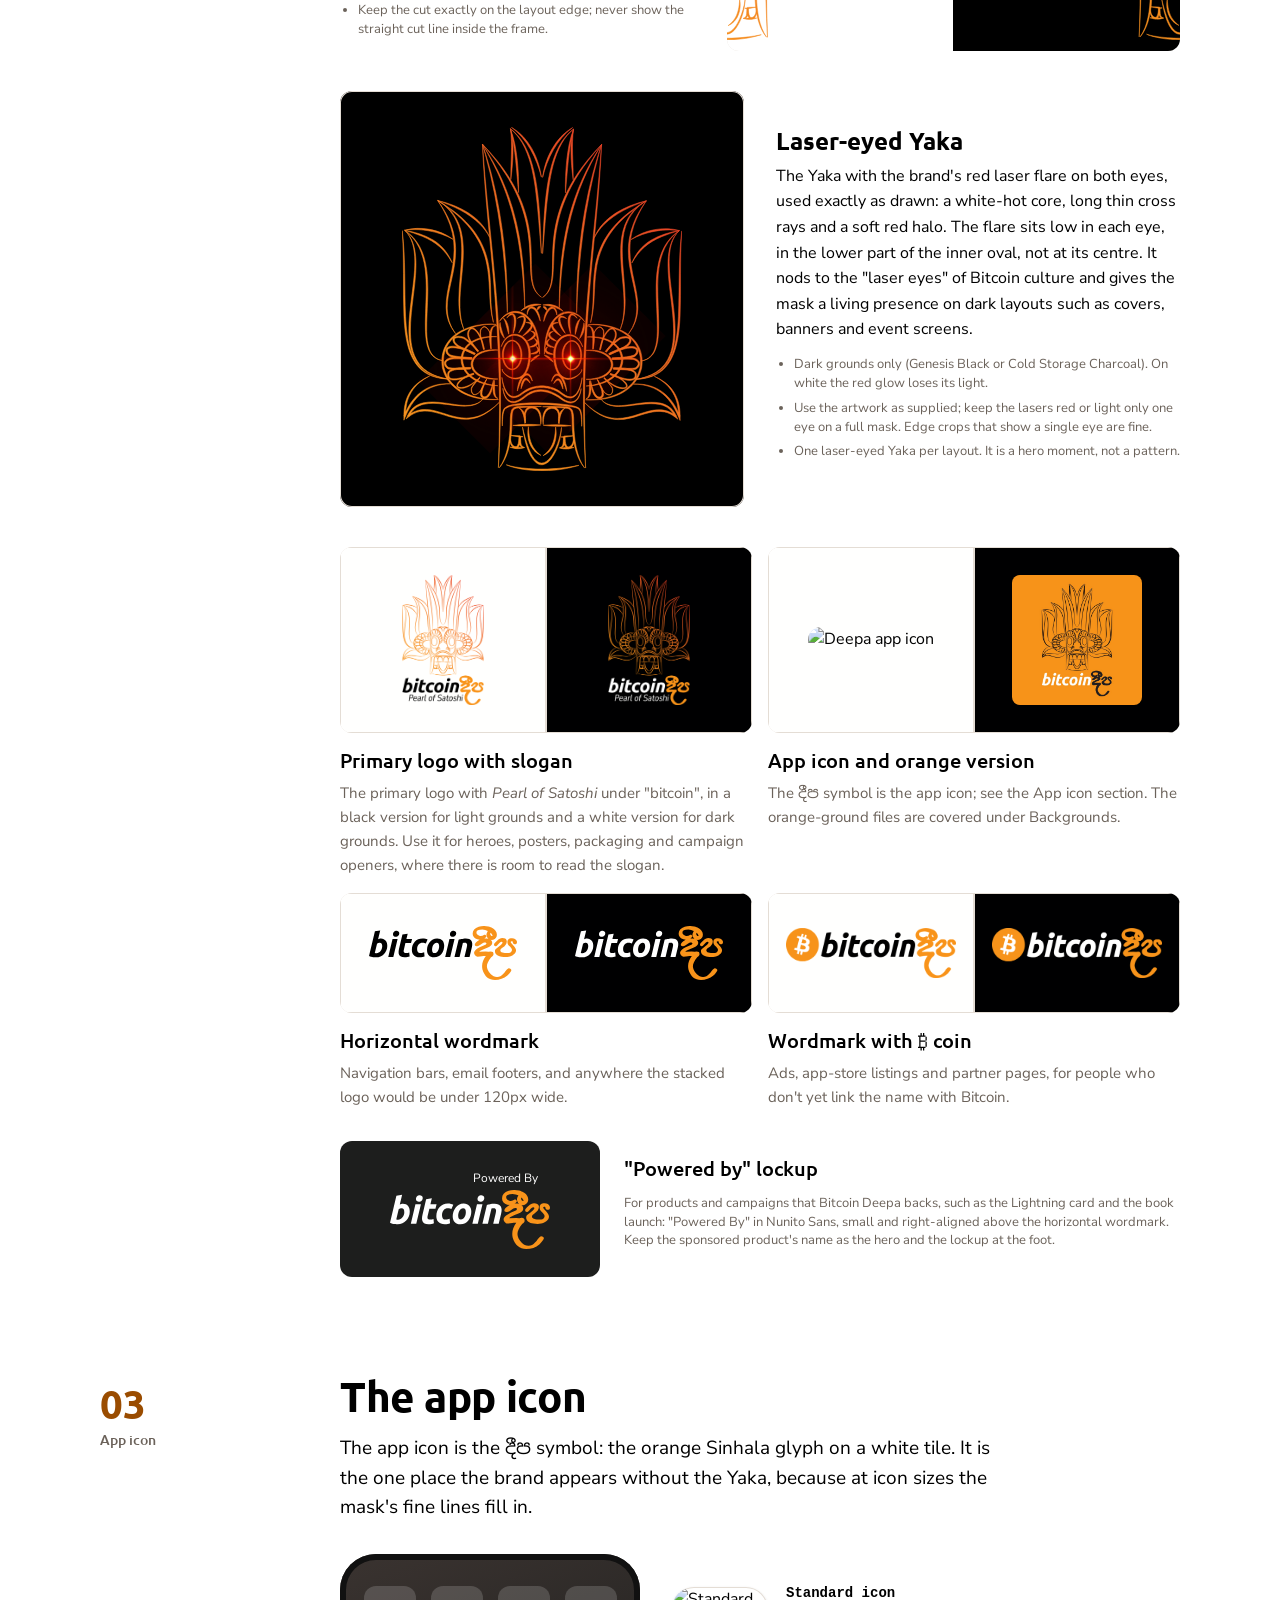
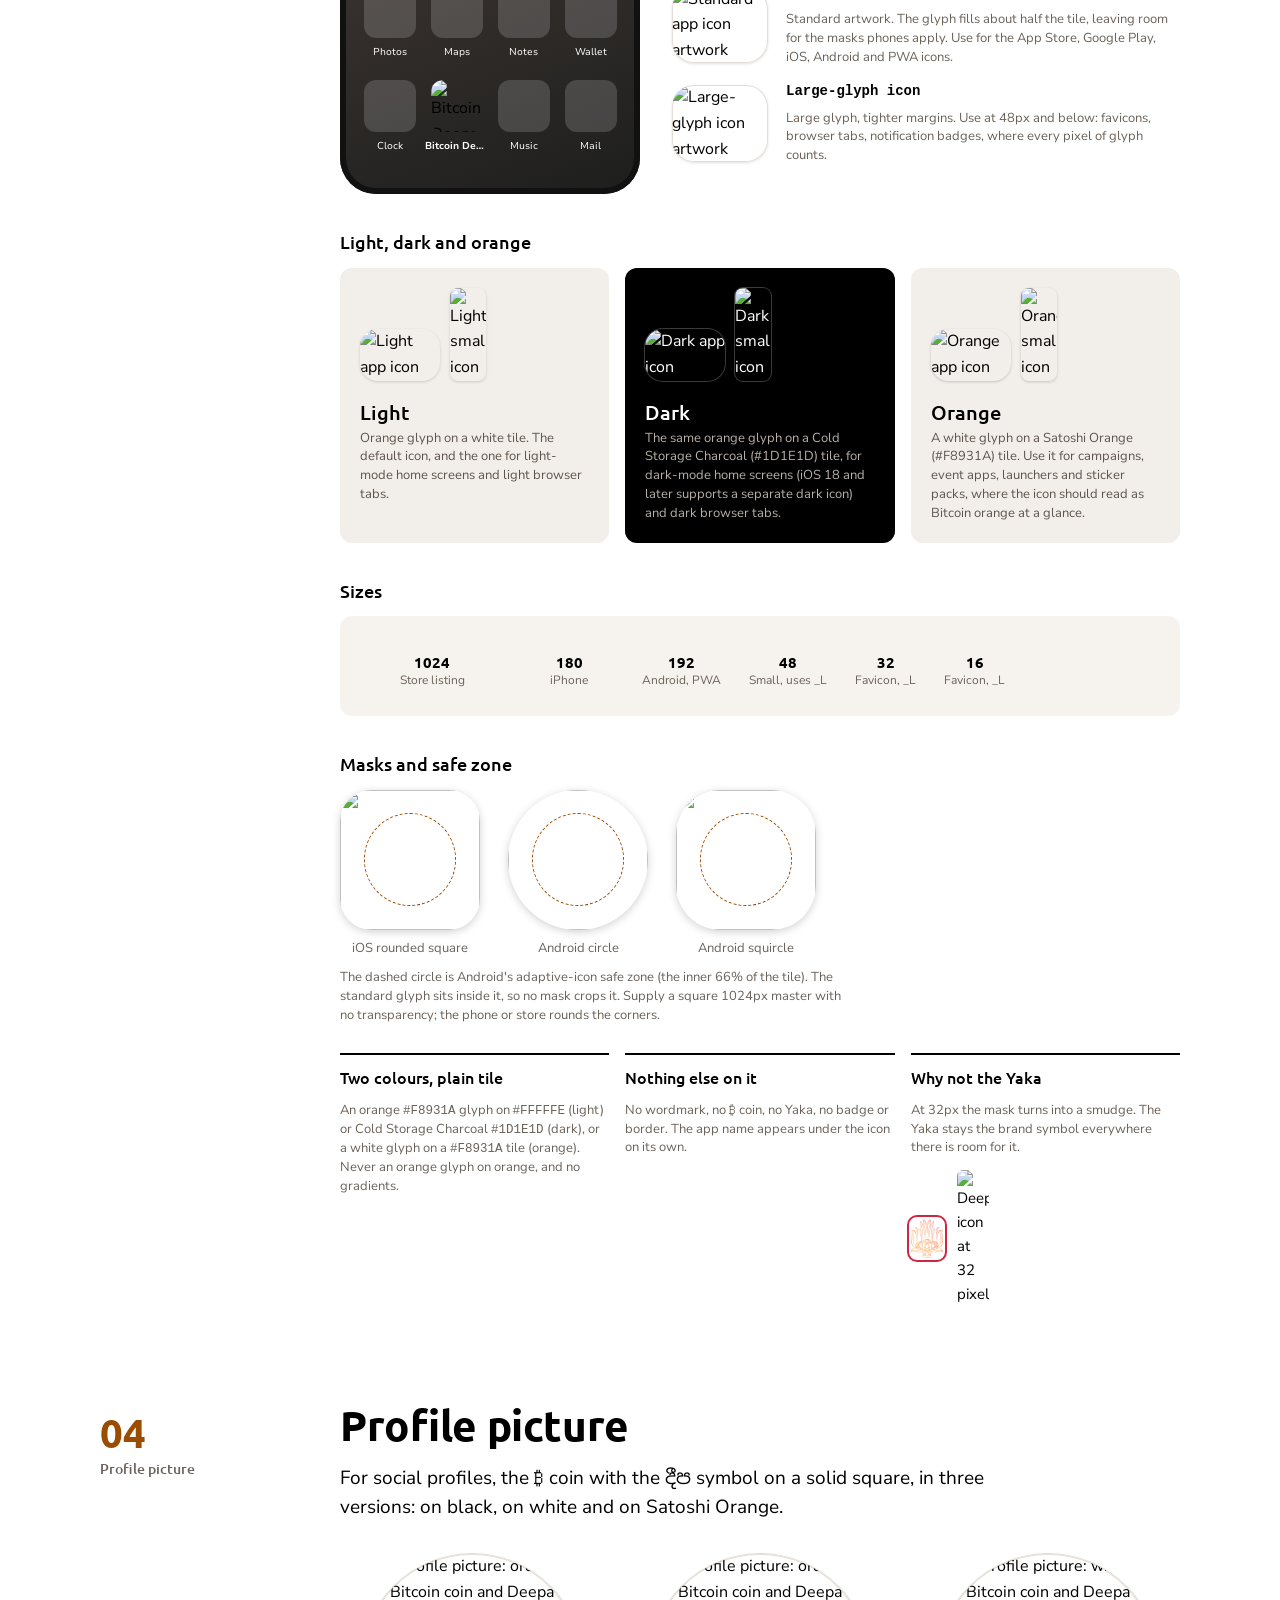
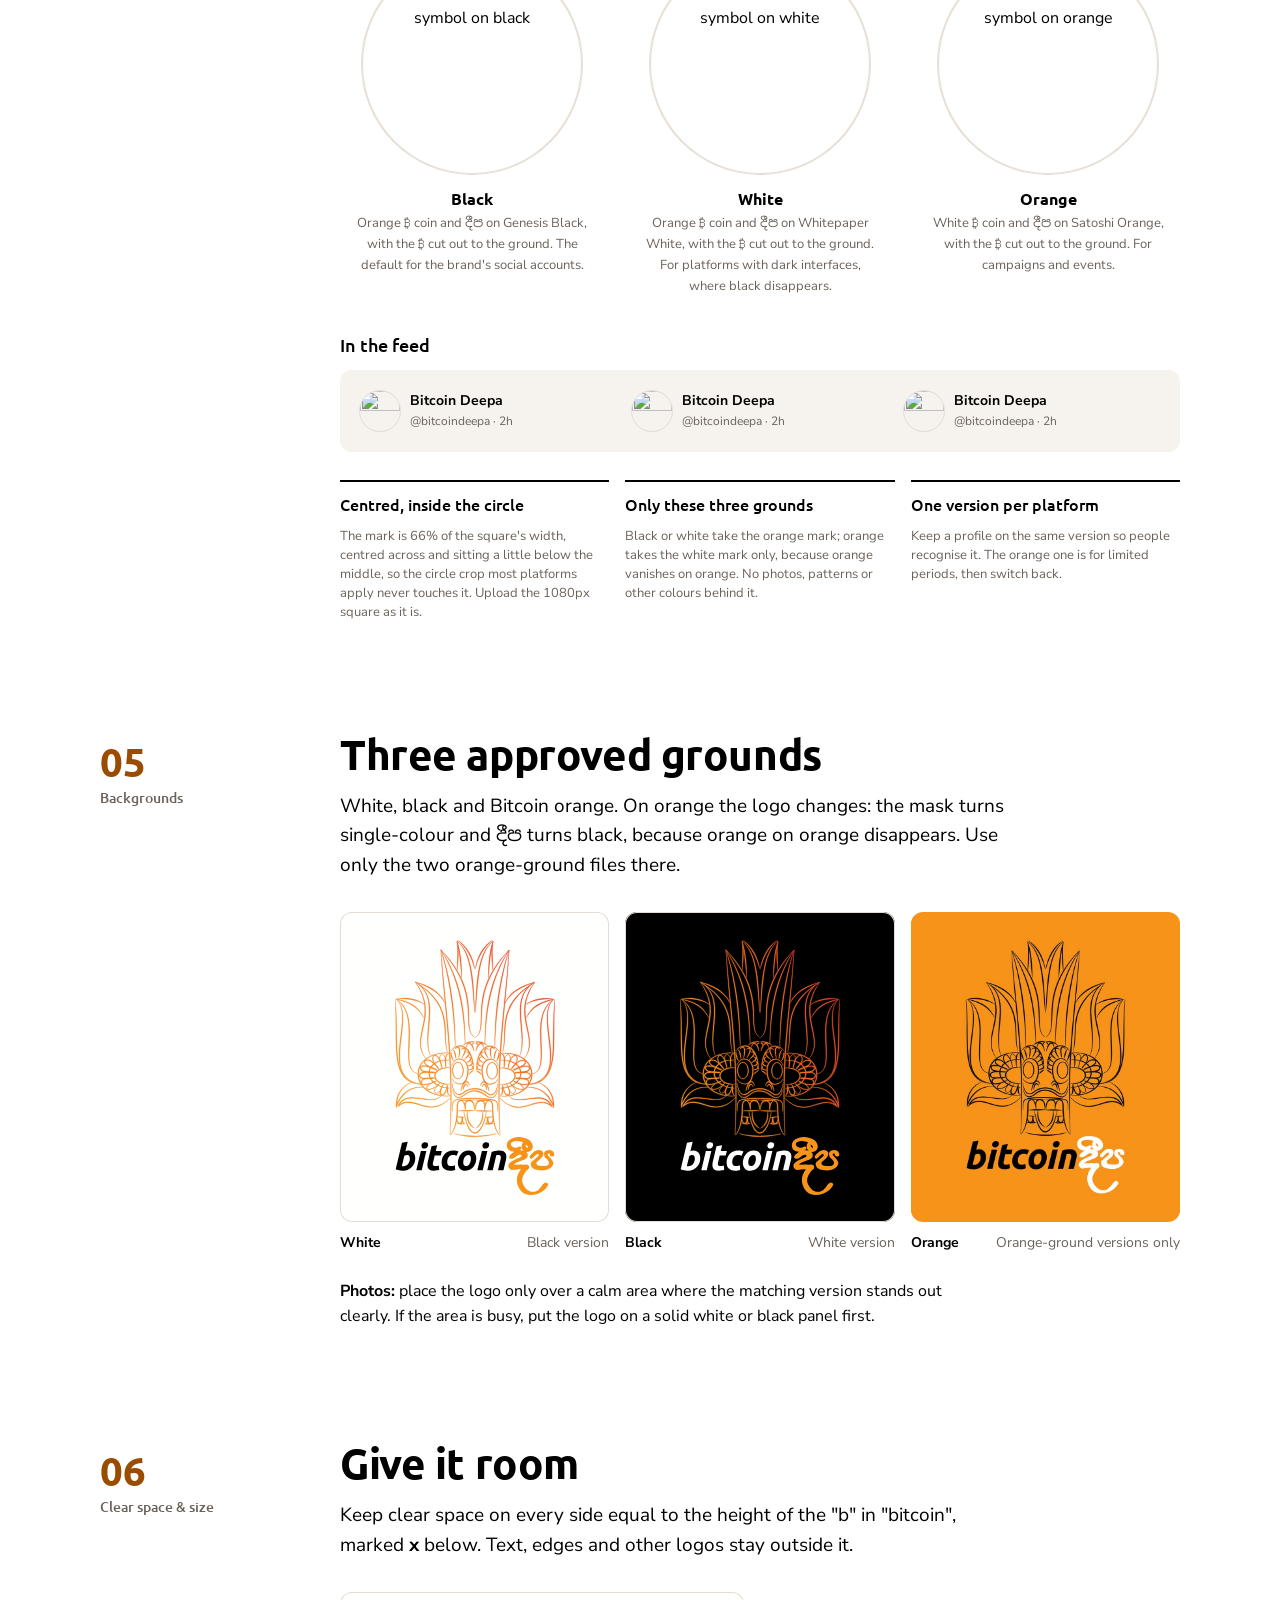
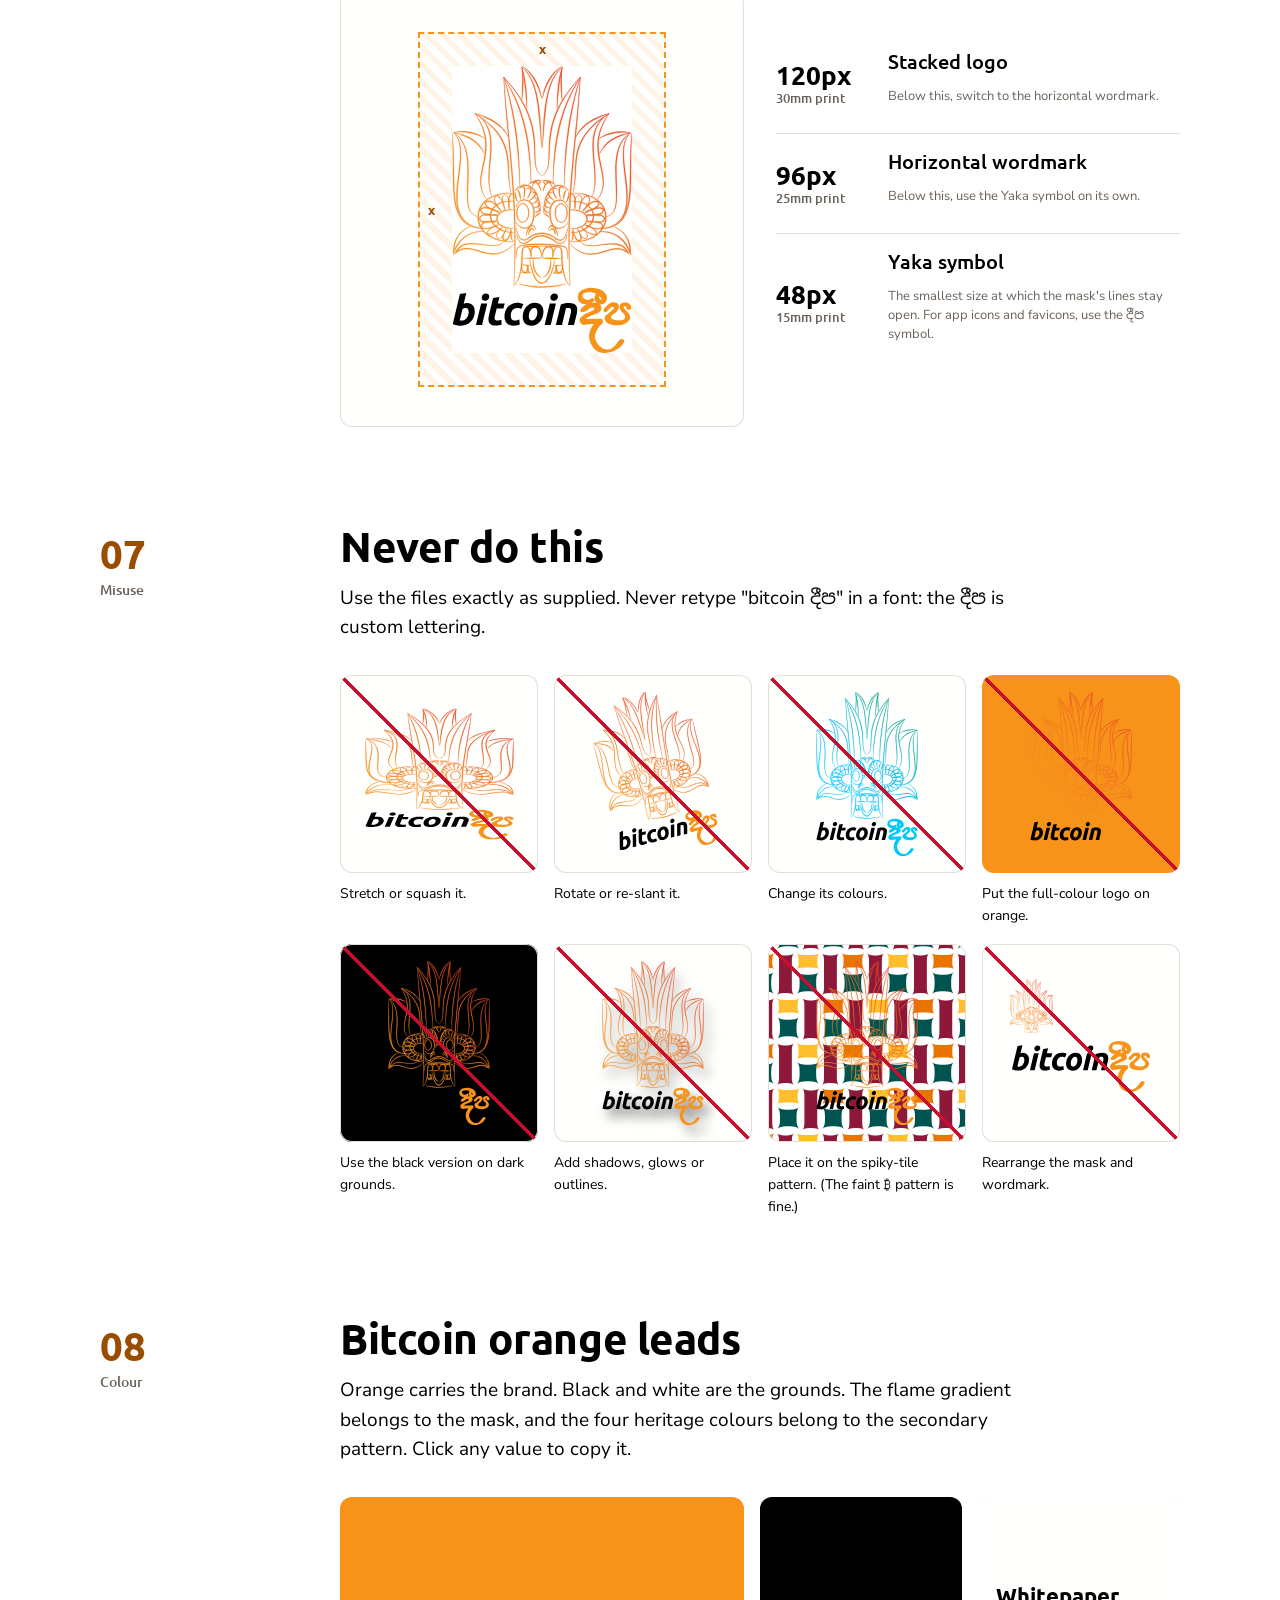
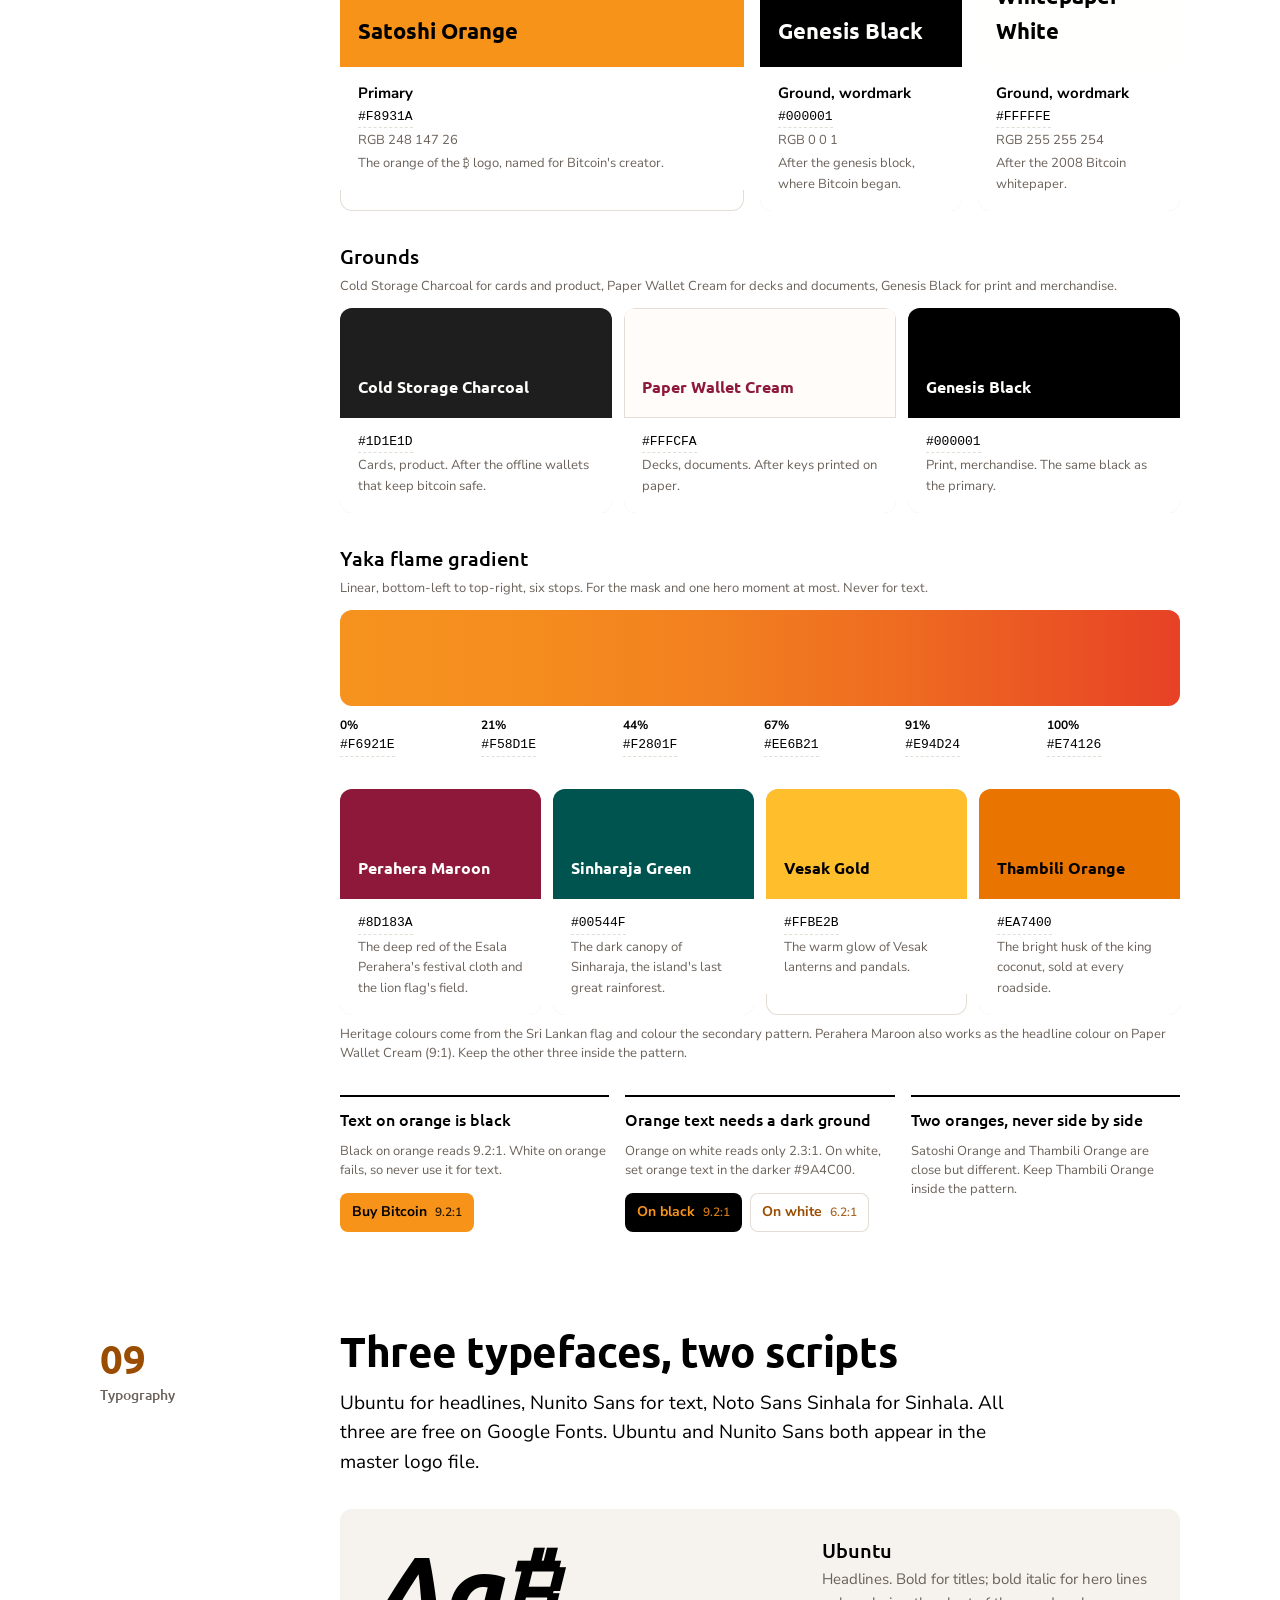
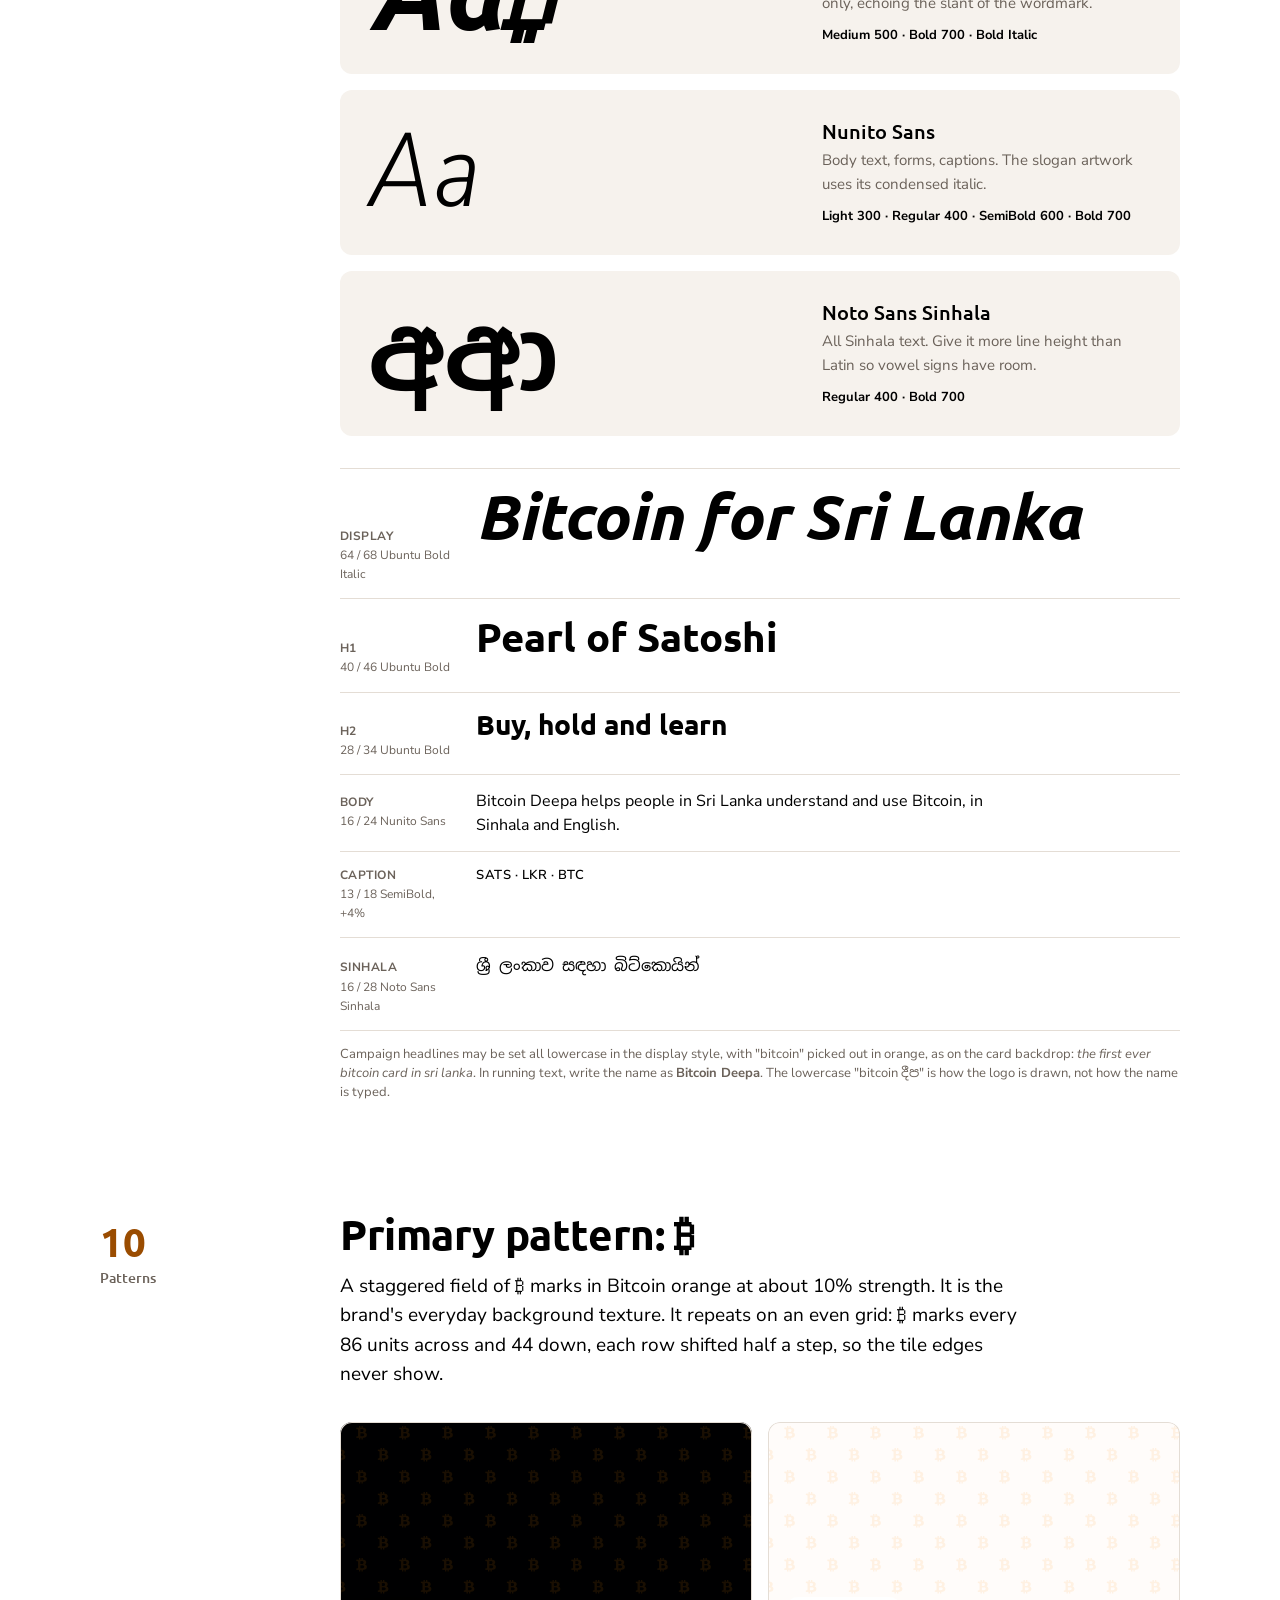
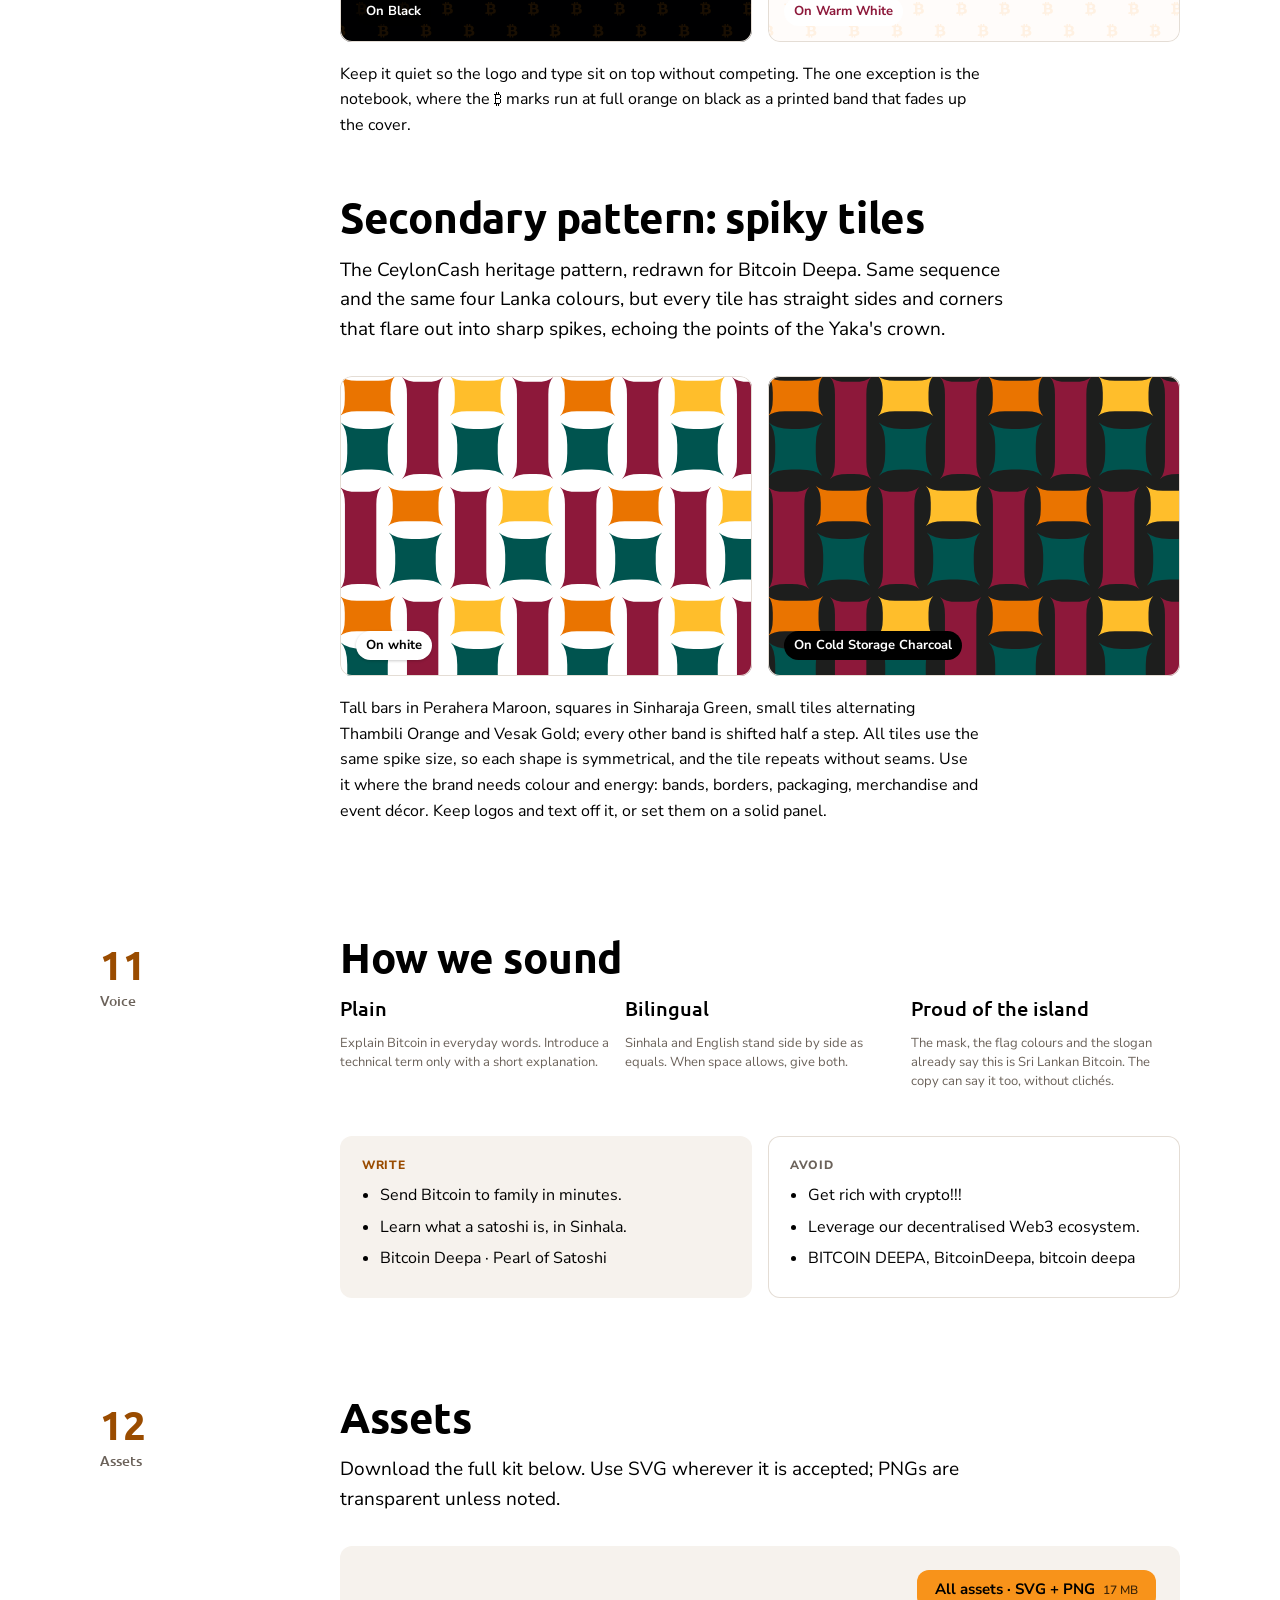
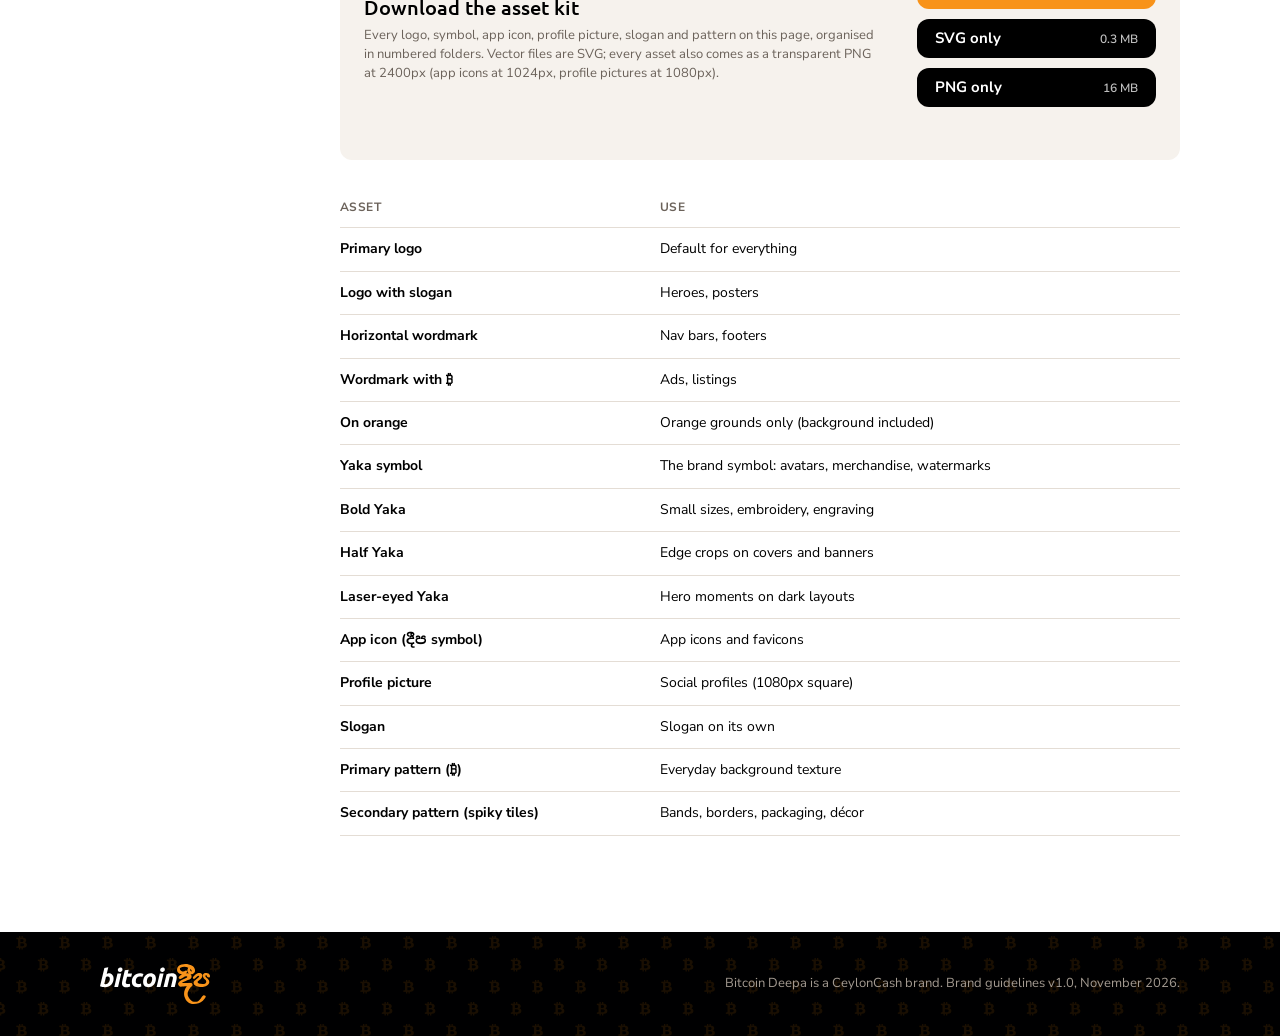
==== commit fbc85096: "guideline: make the brand site interactive Select any logo, symbol, icon or profile picture to open " ====
--- a/site/index.html
+++ b/site/index.html
@@ -4,7 +4,7 @@
 <meta charset="utf-8">
 <meta name="viewport" content="width=device-width, initial-scale=1, viewport-fit=cover">
 <meta name="description" content="Official brand guidelines for Bitcoin Deepa: logos, the Yaka symbol, app icons, colour, type and patterns.">
-<link rel="icon" href="img/icon_orange.png">
+<link rel="icon" href="img/icon_L.png">
 <style>body{margin:0;font:14px system-ui,sans-serif}img{max-width:100%}[hidden]{display:none!important}</style>
 <title>Bitcoin Deepa Brand Guidelines</title>
 <link rel="preconnect" href="https://fonts.googleapis.com">
@@ -561,7 +561,7 @@
         <h3>Primary logo with slogan</h3><p>The primary logo with <i>Pearl of Satoshi</i> under "bitcoin", in a black version for light grounds and a white version for dark grounds. Use it for heroes, posters, packaging and campaign openers, where there is room to read the slogan.</p>
       </div>
       <div class="fam">
-        <div class="pair"><div class="t-white"><img data-asset="05-app-icon/AppIcon_Orange" src="img/icon_orange.png" alt="Deepa app icon" style="max-height:110px;border-radius:22px"></div><div class="t-black"><img data-asset="06-on-orange/BD_OrangeBG_White" src="img/BD_OrangeBG_White.jpg" alt="Logo on orange, white version" style="max-height:130px;border-radius:8px"></div></div>
+        <div class="pair"><div class="t-white"><img data-asset="06-on-orange/BD_OrangeBG_White" src="img/Deepa_Symbol.jpg" alt="Deepa app icon" style="max-height:110px;border-radius:22px"></div><div class="t-black"><img src="img/BD_OrangeBG_White.jpg" alt="Logo on orange, white version" style="max-height:130px;border-radius:8px"></div></div>
         <h3>App icon and orange version</h3><p>The දීප symbol is the app icon; see the App icon section. The orange-ground files are covered under Backgrounds.</p>
       </div>
       <div class="fam">
@@ -584,7 +584,7 @@
   <div class="ch-label"><span class="n">03</span>App icon</div>
   <div>
     <h2>The app icon</h2>
-    <p class="lede">The app icon is the දීප symbol, drawn large, in white on a Satoshi Orange tile. It is the one place the brand appears without the Yaka, because at icon sizes the mask's fine lines fill in.</p>
+    <p class="lede">The app icon is the දීප symbol: the orange Sinhala glyph on a white tile. It is the one place the brand appears without the Yaka, because at icon sizes the mask's fine lines fill in.</p>
 
     <div class="ai-hero">
       <div class="ai-phone" aria-label="Home screen preview">
@@ -594,48 +594,52 @@
           <div class="ai-app"><i></i><span>Notes</span></div>
           <div class="ai-app"><i></i><span>Wallet</span></div>
           <div class="ai-app"><i></i><span>Clock</span></div>
-          <div class="ai-app ours"><img src="img/icon_orange.png" alt="Bitcoin Deepa app icon"><span>Bitcoin Deepa</span></div>
+          <div class="ai-app ours"><img src="img/icon_L.png" alt="Bitcoin Deepa app icon"><span>Bitcoin Deepa</span></div>
           <div class="ai-app"><i></i><span>Music</span></div>
           <div class="ai-app"><i></i><span>Mail</span></div>
         </div>
       </div>
       <div class="ai-files">
         <div class="ai-file">
-          <img data-asset="05-app-icon/AppIcon_Orange" src="img/icon_orange.png" alt="Primary app icon: white Deepa symbol on orange">
-          <div><h3>Primary icon</h3><p class="small">White දීප on Satoshi Orange. The icon for the App Store, Google Play, iOS, Android and PWA, and the favicon. One artwork at every size: the large glyph still reads at 16px.</p></div>
+          <img data-asset="05-app-icon/AppIcon_Light" src="img/icon_std.png" alt="Standard app icon artwork">
+          <div><h3>Standard icon</h3><p class="small">Standard artwork. The glyph fills about half the tile, leaving room for the masks phones apply. Use for the App Store, Google Play, iOS, Android and PWA icons.</p></div>
         </div>
-      </div>
-    </div>
-
-    <h3 class="use-h">Orange, light and dark</h3>
+        <div class="ai-file">
+          <img data-asset="05-app-icon/AppIcon_Small_Light" src="img/icon_L.png" alt="Large-glyph icon artwork">
+          <div><h3>Large-glyph icon</h3><p class="small">Large glyph, tighter margins. Use at 48px and below: favicons, browser tabs, notification badges, where every pixel of glyph counts.</p></div>
+        </div>
+      </div>
+    </div>
+
+    <h3 class="use-h">Light, dark and orange</h3>
     <div class="ai-themes">
-      <div class="ai-theme orange"><div class="ai-pair"><img data-asset="05-app-icon/AppIcon_Orange" src="img/icon_orange.png" alt="Orange app icon"></div><div><h3>Orange · primary</h3><p class="small">White glyph on a Satoshi Orange (#F8931A) tile. The default everywhere: stores, home screens, browser tabs.</p></div></div>
-      <div class="ai-theme light"><div class="ai-pair"><img data-asset="05-app-icon/AppIcon_Light" src="img/icon_light.png" alt="Light app icon"></div><div><h3>Light</h3><p class="small">Orange glyph on a Whitepaper White tile. Only where a platform asks for a light variant, or the orange tile clashes with a partner's layout.</p></div></div>
-      <div class="ai-theme dark"><div class="ai-pair"><img data-asset="05-app-icon/AppIcon_Dark" src="img/icon_dark.png" alt="Dark app icon"></div><div><h3>Dark</h3><p class="small">Orange glyph on a Cold Storage Charcoal (#1D1E1D) tile, for dark-mode home screens (iOS 18 and later supports a separate dark icon).</p></div></div>
+      <div class="ai-theme light"><div class="ai-pair"><img data-asset="05-app-icon/AppIcon_Small_Light" src="img/icon_std.png" alt="Light app icon"><img src="img/icon_L.png" alt="Light small icon"></div><div><h3>Light</h3><p class="small">Orange glyph on a white tile. The default icon, and the one for light-mode home screens and light browser tabs.</p></div></div>
+      <div class="ai-theme dark"><div class="ai-pair"><img data-asset="05-app-icon/AppIcon_Small_Dark" src="img/icon_std_dark.png" alt="Dark app icon"><img src="img/icon_L_dark.png" alt="Dark small icon"></div><div><h3>Dark</h3><p class="small">The same orange glyph on a Cold Storage Charcoal (#1D1E1D) tile, for dark-mode home screens (iOS 18 and later supports a separate dark icon) and dark browser tabs.</p></div></div>
+      <div class="ai-theme orange"><div class="ai-pair"><img data-asset="05-app-icon/AppIcon_Small_Orange" src="img/icon_std_orange.png" alt="Orange app icon"><img src="img/icon_L_orange.png" alt="Orange small icon"></div><div><h3>Orange</h3><p class="small">A white glyph on a Satoshi Orange (#F8931A) tile. Use it for campaigns, event apps, launchers and sticker packs, where the icon should read as Bitcoin orange at a glance.</p></div></div>
     </div>
 
     <h3 class="use-h">Sizes</h3>
     <div class="ai-sizes">
-      <figure><img src="img/icon_orange.png" alt="" style="width:128px;border-radius:28px"><figcaption>1024<span>Store listing</span></figcaption></figure>
-      <figure><img src="img/icon_orange.png" alt="" style="width:90px;border-radius:20px"><figcaption>180<span>iPhone</span></figcaption></figure>
-      <figure><img src="img/icon_orange.png" alt="" style="width:64px;border-radius:14px"><figcaption>192<span>Android, PWA</span></figcaption></figure>
-      <figure><img src="img/icon_orange.png" alt="" style="width:48px;border-radius:10px"><figcaption>48<span>Notifications</span></figcaption></figure>
-      <figure><img src="img/icon_orange.png" alt="" style="width:32px;border-radius:6px"><figcaption>32<span>Favicon</span></figcaption></figure>
-      <figure><img src="img/icon_orange.png" alt="" style="width:16px;border-radius:3px"><figcaption>16<span>Favicon</span></figcaption></figure>
+      <figure><img src="img/icon_std.png" alt="" style="width:128px;border-radius:28px"><figcaption>1024<span>Store listing</span></figcaption></figure>
+      <figure><img src="img/icon_std.png" alt="" style="width:90px;border-radius:20px"><figcaption>180<span>iPhone</span></figcaption></figure>
+      <figure><img src="img/icon_std.png" alt="" style="width:64px;border-radius:14px"><figcaption>192<span>Android, PWA</span></figcaption></figure>
+      <figure><img src="img/icon_L.png" alt="" style="width:48px;border-radius:10px"><figcaption>48<span>Small, uses _L</span></figcaption></figure>
+      <figure><img src="img/icon_L.png" alt="" style="width:32px;border-radius:6px"><figcaption>32<span>Favicon, _L</span></figcaption></figure>
+      <figure><img src="img/icon_L.png" alt="" style="width:16px;border-radius:3px"><figcaption>16<span>Favicon, _L</span></figcaption></figure>
     </div>
 
     <h3 class="use-h">Masks and safe zone</h3>
     <div class="ai-masks">
-      <figure><div class="mk" style="border-radius:22.5%"><img src="img/icon_orange.png" alt=""><b></b></div><figcaption>iOS rounded square</figcaption></figure>
-      <figure><div class="mk" style="border-radius:50%"><img src="img/icon_orange.png" alt=""><b></b></div><figcaption>Android circle</figcaption></figure>
-      <figure><div class="mk" style="border-radius:32%"><img src="img/icon_orange.png" alt=""><b></b></div><figcaption>Android squircle</figcaption></figure>
-    </div>
-    <p class="small" style="margin-top:10px;max-width:64ch">The large glyph fits the common iOS and Android masks shown here. Its tips reach past the dashed circle, which marks Android's adaptive-icon safe zone (the inner 66% of the tile), so for an Android adaptive icon, scale the glyph down to fit that circle on the foreground layer. Everywhere else, supply the square 1024px master with no transparency; the phone or store rounds the corners.</p>
+      <figure><div class="mk" style="border-radius:22.5%"><img src="img/icon_std.png" alt=""><b></b></div><figcaption>iOS rounded square</figcaption></figure>
+      <figure><div class="mk" style="border-radius:50%"><img src="img/icon_std.png" alt=""><b></b></div><figcaption>Android circle</figcaption></figure>
+      <figure><div class="mk" style="border-radius:32%"><img src="img/icon_std.png" alt=""><b></b></div><figcaption>Android squircle</figcaption></figure>
+    </div>
+    <p class="small" style="margin-top:10px;max-width:64ch">The dashed circle is Android's adaptive-icon safe zone (the inner 66% of the tile). The standard glyph sits inside it, so no mask crops it. Supply a square 1024px master with no transparency; the phone or store rounds the corners.</p>
 
     <div class="rules" style="margin-top:28px">
-      <div class="rule"><h3>Orange first</h3><p class="small">White glyph on <span class="file">#F8931A</span> is the icon. The light (<span class="file">#FFFFFE</span> tile) and dark (<span class="file">#1D1E1D</span> tile) versions are alternates with an orange glyph. Never an orange glyph on orange, and no gradients.</p></div>
-      <div class="rule"><h3>Only the glyph</h3><p class="small">No ₿ coin, no wordmark, no Yaka, no badge or border. The app name appears under the icon on its own.</p></div>
-      <div class="rule"><h3>Why not the Yaka</h3><p class="small">At 32px the mask turns into a smudge. The Yaka stays the brand symbol everywhere there is room for it.</p><div class="ai-why"><img src="img/Yaka.svg" alt="Yaka mask at 32 pixels" style="width:32px"><img src="img/icon_orange.png" alt="Deepa icon at 32 pixels" style="width:32px;border-radius:6px"></div></div>
+      <div class="rule"><h3>Two colours, plain tile</h3><p class="small">An orange <span class="file">#F8931A</span> glyph on <span class="file">#FFFFFE</span> (light) or Cold Storage Charcoal <span class="file">#1D1E1D</span> (dark), or a white glyph on a <span class="file">#F8931A</span> tile (orange). Never an orange glyph on orange, and no gradients.</p></div>
+      <div class="rule"><h3>Nothing else on it</h3><p class="small">No wordmark, no ₿ coin, no Yaka, no badge or border. The app name appears under the icon on its own.</p></div>
+      <div class="rule"><h3>Why not the Yaka</h3><p class="small">At 32px the mask turns into a smudge. The Yaka stays the brand symbol everywhere there is room for it.</p><div class="ai-why"><img src="img/Yaka.svg" alt="Yaka mask at 32 pixels" style="width:32px"><img src="img/icon_L.png" alt="Deepa icon at 32 pixels" style="width:32px;border-radius:6px"></div></div>
     </div>
   </div>
 </div></section>
@@ -644,22 +648,22 @@
   <div class="ch-label"><span class="n">04</span>Profile picture</div>
   <div>
     <h2>Profile picture</h2>
-    <p class="lede">For social profiles, the දීප symbol alone, large, on a solid square. White on Satoshi Orange is the profile picture; the white and black versions are alternates.</p>
+    <p class="lede">For social profiles, the ₿ coin with the දීප symbol on a solid square, in three versions: on black, on white and on Satoshi Orange.</p>
     <div class="dp-row">
-      <figure class="dp"><img data-asset="09-profile-picture/DP_Orange" src="img/dp_orange.png" alt="Profile picture: white Deepa symbol on orange"><figcaption><b>Orange · primary</b><span>White දීප on Satoshi Orange. The profile picture for every Bitcoin Deepa account.</span></figcaption></figure>
-      <figure class="dp"><img data-asset="09-profile-picture/DP_White" src="img/dp_white.png" alt="Profile picture: orange Deepa symbol on white"><figcaption><b>White</b><span>Orange දීප on Whitepaper White. Only where a platform or partner needs a light avatar.</span></figcaption></figure>
-      <figure class="dp"><img data-asset="09-profile-picture/DP_Black" src="img/dp_black.png" alt="Profile picture: orange Deepa symbol on black"><figcaption><b>Black</b><span>Orange දීප on Genesis Black. Only where a platform or partner needs a dark avatar.</span></figcaption></figure>
+      <figure class="dp"><img data-asset="09-profile-picture/DP_Black" src="img/DP_Black_BTC.png" alt="Profile picture: orange Bitcoin coin and Deepa symbol on black"><figcaption><b>Black</b><span>Orange ₿ coin and දීප on Genesis Black, with the ₿ cut out to the ground. The default for the brand's social accounts.</span></figcaption></figure>
+      <figure class="dp"><img data-asset="09-profile-picture/DP_White" src="img/DP_White_BTC.png" alt="Profile picture: orange Bitcoin coin and Deepa symbol on white"><figcaption><b>White</b><span>Orange ₿ coin and දීප on Whitepaper White, with the ₿ cut out to the ground. For platforms with dark interfaces, where black disappears.</span></figcaption></figure>
+      <figure class="dp"><img data-asset="09-profile-picture/DP_Orange" src="img/DP_Orange_BTC.png" alt="Profile picture: white Bitcoin coin and Deepa symbol on orange"><figcaption><b>Orange</b><span>White ₿ coin and දීප on Satoshi Orange, with the ₿ cut out to the ground. For campaigns and events.</span></figcaption></figure>
     </div>
     <h3 class="use-h">In the feed</h3>
     <div class="dp-sizes">
-      <div class="dp-chip"><img src="img/dp_orange.png" alt="" style="width:40px"><div><b>Bitcoin Deepa</b><span>@bitcoindeepa · 2h</span></div></div>
-      <div class="dp-chip"><img src="img/dp_white.png" alt="" style="width:40px"><div><b>Bitcoin Deepa</b><span>@bitcoindeepa · 2h</span></div></div>
-      <div class="dp-chip"><img src="img/dp_black.png" alt="" style="width:40px"><div><b>Bitcoin Deepa</b><span>@bitcoindeepa · 2h</span></div></div>
+      <div class="dp-chip"><img src="img/DP_Black_BTC.png" alt="" style="width:40px"><div><b>Bitcoin Deepa</b><span>@bitcoindeepa · 2h</span></div></div>
+      <div class="dp-chip"><img src="img/DP_White_BTC.png" alt="" style="width:40px"><div><b>Bitcoin Deepa</b><span>@bitcoindeepa · 2h</span></div></div>
+      <div class="dp-chip"><img src="img/DP_Orange_BTC.png" alt="" style="width:40px"><div><b>Bitcoin Deepa</b><span>@bitcoindeepa · 2h</span></div></div>
     </div>
     <div class="rules" style="margin-top:28px">
-      <div class="rule"><h3>Centred, inside the circle</h3><p class="small">The glyph is 62% of the square's height, centred, so the circle crop most platforms apply never touches it. Upload the 1080px square as it is.</p></div>
-      <div class="rule"><h3>Only the glyph</h3><p class="small">No ₿ coin, wordmark or Yaka. Orange takes the white glyph only; white and black take the orange glyph. No photos, patterns or other colours behind it.</p></div>
-      <div class="rule"><h3>Orange everywhere</h3><p class="small">Use the orange profile picture on every account so people recognise it at a glance. Switch to an alternate only where the platform or a partner requires it.</p></div>
+      <div class="rule"><h3>Centred, inside the circle</h3><p class="small">The mark is 66% of the square's width, centred across and sitting a little below the middle, so the circle crop most platforms apply never touches it. Upload the 1080px square as it is.</p></div>
+      <div class="rule"><h3>Only these three grounds</h3><p class="small">Black or white take the orange mark; orange takes the white mark only, because orange vanishes on orange. No photos, patterns or other colours behind it.</p></div>
+      <div class="rule"><h3>One version per platform</h3><p class="small">Keep a profile on the same version so people recognise it. The orange one is for limited periods, then switch back.</p></div>
     </div>
   </div>
 </div></section>
@@ -896,7 +900,7 @@
 <div class="toast" id="toast" role="status" aria-live="polite"></div>
 <script>
 (function () {
-  var ASSETS = {"01-primary-logo/BDLogo_White": {"name": "Primary logo, white", "grounds": ["black", "charcoal"], "use": "Use on black and dark grounds.", "formats": ["svg", "png"]}, "01-primary-logo/BDLogo_Black": {"name": "Primary logo, black", "grounds": ["white", "cream"], "use": "Use on white and light grounds.", "formats": ["svg", "png"]}, "09-profile-picture/DP_Orange": {"name": "Profile picture, orange · primary", "grounds": null, "use": "1080px square. White දීප on Satoshi Orange, for every social account.", "formats": ["png"]}, "09-profile-picture/DP_White": {"name": "Profile picture, white", "grounds": null, "use": "1080px square alternate: orange දීප on white.", "formats": ["png"]}, "09-profile-picture/DP_Black": {"name": "Profile picture, black", "grounds": null, "use": "1080px square alternate: orange දීප on black.", "formats": ["png"]}, "05-app-icon/AppIcon_Light": {"name": "App icon, light", "grounds": null, "use": "1024px square alternate: orange දීප on white.", "formats": ["png"]}, "05-app-icon/AppIcon_Dark": {"name": "App icon, dark", "grounds": null, "use": "1024px square for dark-mode home screens: orange දීප on charcoal.", "formats": ["png"]}, "05-app-icon/AppIcon_Orange": {"name": "App icon, orange · primary", "grounds": null, "use": "1024px square. White දීප on Satoshi Orange: the app icon and favicon.", "formats": ["png"]}, "06-on-orange/BD_OrangeBG_Black": {"name": "Logo on orange, black", "grounds": null, "use": "The only approved logo for a Satoshi Orange ground. Includes its own orange ground.", "formats": ["png"]}, "06-on-orange/BD_OrangeBG_White": {"name": "Logo on orange, white", "grounds": null, "use": "The only approved logo for a Satoshi Orange ground. Includes its own orange ground.", "formats": ["png"]}, "04-yaka-symbol/Yaka_Bold": {"name": "Yaka, bold", "grounds": ["white", "cream", "black", "charcoal"], "use": "For small sizes, embroidery and rough print.", "formats": ["svg", "png"]}, "04-yaka-symbol/Yaka_Black": {"name": "Yaka, single colour black", "grounds": ["white", "cream", "orange"], "use": "One-colour print, engraving, embossing.", "formats": ["png"]}, "04-yaka-symbol/Yaka_Half_Left": {"name": "Half Yaka, left-aligned", "grounds": ["white", "cream", "black", "charcoal"], "use": "Edge crops: the cut side sits flush on the left edge.", "formats": ["svg", "png"]}, "04-yaka-symbol/Yaka_White": {"name": "Yaka, single colour white", "grounds": ["black", "charcoal"], "use": "One-colour print on dark grounds.", "formats": ["png"]}, "04-yaka-symbol/Yaka": {"name": "Yaka, gradient", "grounds": ["white", "cream", "black", "charcoal"], "use": "The brand symbol. White, cream, black or charcoal grounds.", "formats": ["svg", "png"]}, "04-yaka-symbol/Yaka_ExtraBold": {"name": "Yaka, extra bold", "grounds": ["white", "cream", "black", "charcoal"], "use": "For embroidery and engraving.", "formats": ["svg", "png"]}, "04-yaka-symbol/Yaka_Half_Right": {"name": "Half Yaka, right-aligned", "grounds": ["white", "cream", "black", "charcoal"], "use": "Edge crops: the cut side sits flush on the right edge.", "formats": ["svg", "png"]}, "04-yaka-symbol/Yaka_LaserEyes": {"name": "Laser-eyed Yaka", "grounds": ["black", "charcoal"], "use": "Dark grounds only, one per layout as a hero moment.", "formats": ["svg", "png"]}, "02-logo-with-slogan/PrimaryWhite_w_Slogan": {"name": "Primary logo with slogan, white", "grounds": ["black", "charcoal"], "use": "Heroes, posters and campaign openers on dark grounds.", "formats": ["png"]}, "02-logo-with-slogan/PrimaryBlack_w_Slogan": {"name": "Primary logo with slogan, black", "grounds": ["white", "cream"], "use": "Heroes, posters and campaign openers on light grounds.", "formats": ["png"]}, "03-wordmark/DeepaLogo_BnO": {"name": "Horizontal wordmark, black and orange", "grounds": ["white", "cream"], "use": "Nav bars and footers on light grounds.", "formats": ["svg", "png"]}, "03-wordmark/DeepaLogo_WnO": {"name": "Horizontal wordmark, white and orange", "grounds": ["black", "charcoal"], "use": "Nav bars and footers on dark grounds.", "formats": ["svg", "png"]}, "03-wordmark/Logo_w_BTC": {"name": "Wordmark with ₿ coin, white", "grounds": ["black", "charcoal"], "use": "Ads and listings, dark grounds.", "formats": ["png"]}, "03-wordmark/Logo_b_BTC": {"name": "Wordmark with ₿ coin, black", "grounds": ["white", "cream"], "use": "Ads and listings, light grounds.", "formats": ["png"]}};
+  var ASSETS = {"01-primary-logo/BDLogo_White": {"name": "Primary logo, white", "grounds": ["black", "charcoal"], "use": "Use on black and dark grounds.", "formats": ["svg", "png"]}, "01-primary-logo/BDLogo_Black": {"name": "Primary logo, black", "grounds": ["white", "cream"], "use": "Use on white and light grounds.", "formats": ["svg", "png"]}, "09-profile-picture/DP_Orange": {"name": "Profile picture, orange", "grounds": null, "use": "1080px square, for campaigns and events.", "formats": ["png"]}, "09-profile-picture/DP_White": {"name": "Profile picture, white", "grounds": null, "use": "1080px square, for dark platforms.", "formats": ["png"]}, "09-profile-picture/DP_Black": {"name": "Profile picture, black", "grounds": null, "use": "1080px square. The default for social profiles.", "formats": ["png"]}, "05-app-icon/AppIcon_Light": {"name": "App icon, light", "grounds": null, "use": "1024px square master for app stores and home screens.", "formats": ["png"]}, "05-app-icon/AppIcon_Small_Orange": {"name": "Small icon, orange", "grounds": null, "use": "Large glyph on orange.", "formats": ["png"]}, "05-app-icon/AppIcon_Small_Light": {"name": "Small icon, light", "grounds": null, "use": "Large glyph for 48px and below: favicons, tabs, badges.", "formats": ["png"]}, "05-app-icon/AppIcon_Dark": {"name": "App icon, dark", "grounds": null, "use": "1024px square for dark-mode home screens.", "formats": ["png"]}, "05-app-icon/AppIcon_Small_Dark": {"name": "Small icon, dark", "grounds": null, "use": "Large glyph for dark tabs and badges.", "formats": ["png"]}, "05-app-icon/AppIcon_Orange": {"name": "App icon, orange", "grounds": null, "use": "1024px square for campaigns and event apps.", "formats": ["png"]}, "06-on-orange/BD_OrangeBG_Black": {"name": "Logo on orange, black", "grounds": null, "use": "The only approved logo for a Satoshi Orange ground. Includes its own orange ground.", "formats": ["png"]}, "06-on-orange/BD_OrangeBG_White": {"name": "Logo on orange, white", "grounds": null, "use": "The only approved logo for a Satoshi Orange ground. Includes its own orange ground.", "formats": ["png"]}, "04-yaka-symbol/Yaka_Bold": {"name": "Yaka, bold", "grounds": ["white", "cream", "black", "charcoal"], "use": "For small sizes, embroidery and rough print.", "formats": ["svg", "png"]}, "04-yaka-symbol/Yaka_Black": {"name": "Yaka, single colour black", "grounds": ["white", "cream", "orange"], "use": "One-colour print, engraving, embossing.", "formats": ["png"]}, "04-yaka-symbol/Yaka_Half_Left": {"name": "Half Yaka, left-aligned", "grounds": ["white", "cream", "black", "charcoal"], "use": "Edge crops: the cut side sits flush on the left edge.", "formats": ["svg", "png"]}, "04-yaka-symbol/Yaka_White": {"name": "Yaka, single colour white", "grounds": ["black", "charcoal"], "use": "One-colour print on dark grounds.", "formats": ["png"]}, "04-yaka-symbol/Yaka": {"name": "Yaka, gradient", "grounds": ["white", "cream", "black", "charcoal"], "use": "The brand symbol. White, cream, black or charcoal grounds.", "formats": ["svg", "png"]}, "04-yaka-symbol/Yaka_ExtraBold": {"name": "Yaka, extra bold", "grounds": ["white", "cream", "black", "charcoal"], "use": "For embroidery and engraving.", "formats": ["svg", "png"]}, "04-yaka-symbol/Yaka_Half_Right": {"name": "Half Yaka, right-aligned", "grounds": ["white", "cream", "black", "charcoal"], "use": "Edge crops: the cut side sits flush on the right edge.", "formats": ["svg", "png"]}, "04-yaka-symbol/Yaka_LaserEyes": {"name": "Laser-eyed Yaka", "grounds": ["black", "charcoal"], "use": "Dark grounds only, one per layout as a hero moment.", "formats": ["svg", "png"]}, "02-logo-with-slogan/PrimaryWhite_w_Slogan": {"name": "Primary logo with slogan, white", "grounds": ["black", "charcoal"], "use": "Heroes, posters and campaign openers on dark grounds.", "formats": ["png"]}, "02-logo-with-slogan/PrimaryBlack_w_Slogan": {"name": "Primary logo with slogan, black", "grounds": ["white", "cream"], "use": "Heroes, posters and campaign openers on light grounds.", "formats": ["png"]}, "03-wordmark/DeepaLogo_BnO": {"name": "Horizontal wordmark, black and orange", "grounds": ["white", "cream"], "use": "Nav bars and footers on light grounds.", "formats": ["svg", "png"]}, "03-wordmark/DeepaLogo_WnO": {"name": "Horizontal wordmark, white and orange", "grounds": ["black", "charcoal"], "use": "Nav bars and footers on dark grounds.", "formats": ["svg", "png"]}, "03-wordmark/Logo_w_BTC": {"name": "Wordmark with ₿ coin, white", "grounds": ["black", "charcoal"], "use": "Ads and listings, dark grounds.", "formats": ["png"]}, "03-wordmark/Logo_b_BTC": {"name": "Wordmark with ₿ coin, black", "grounds": ["white", "cream"], "use": "Ads and listings, light grounds.", "formats": ["png"]}};
   var GROUNDS = [
     { id: "white", name: "Whitepaper White", c: "#FFFFFE" },
     { id: "cream", name: "Paper Wallet Cream", c: "#FFFCFA" },
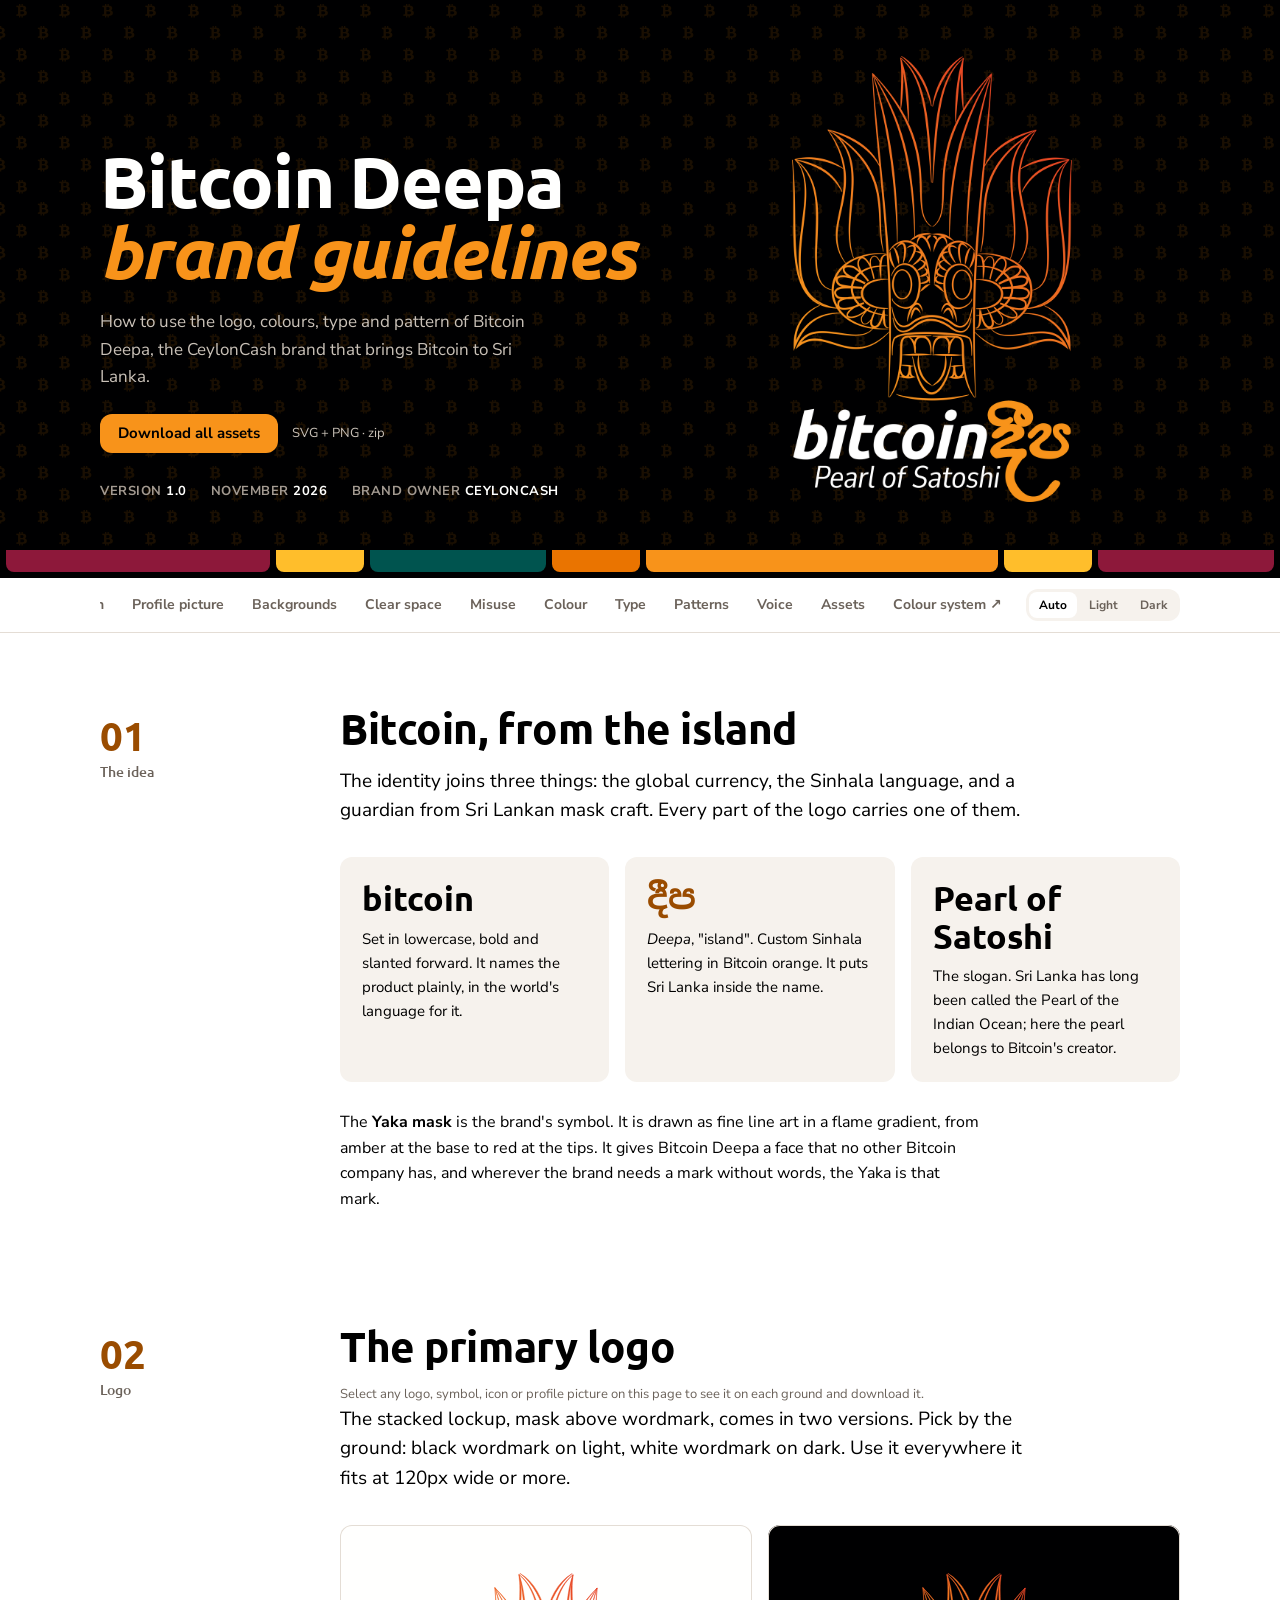
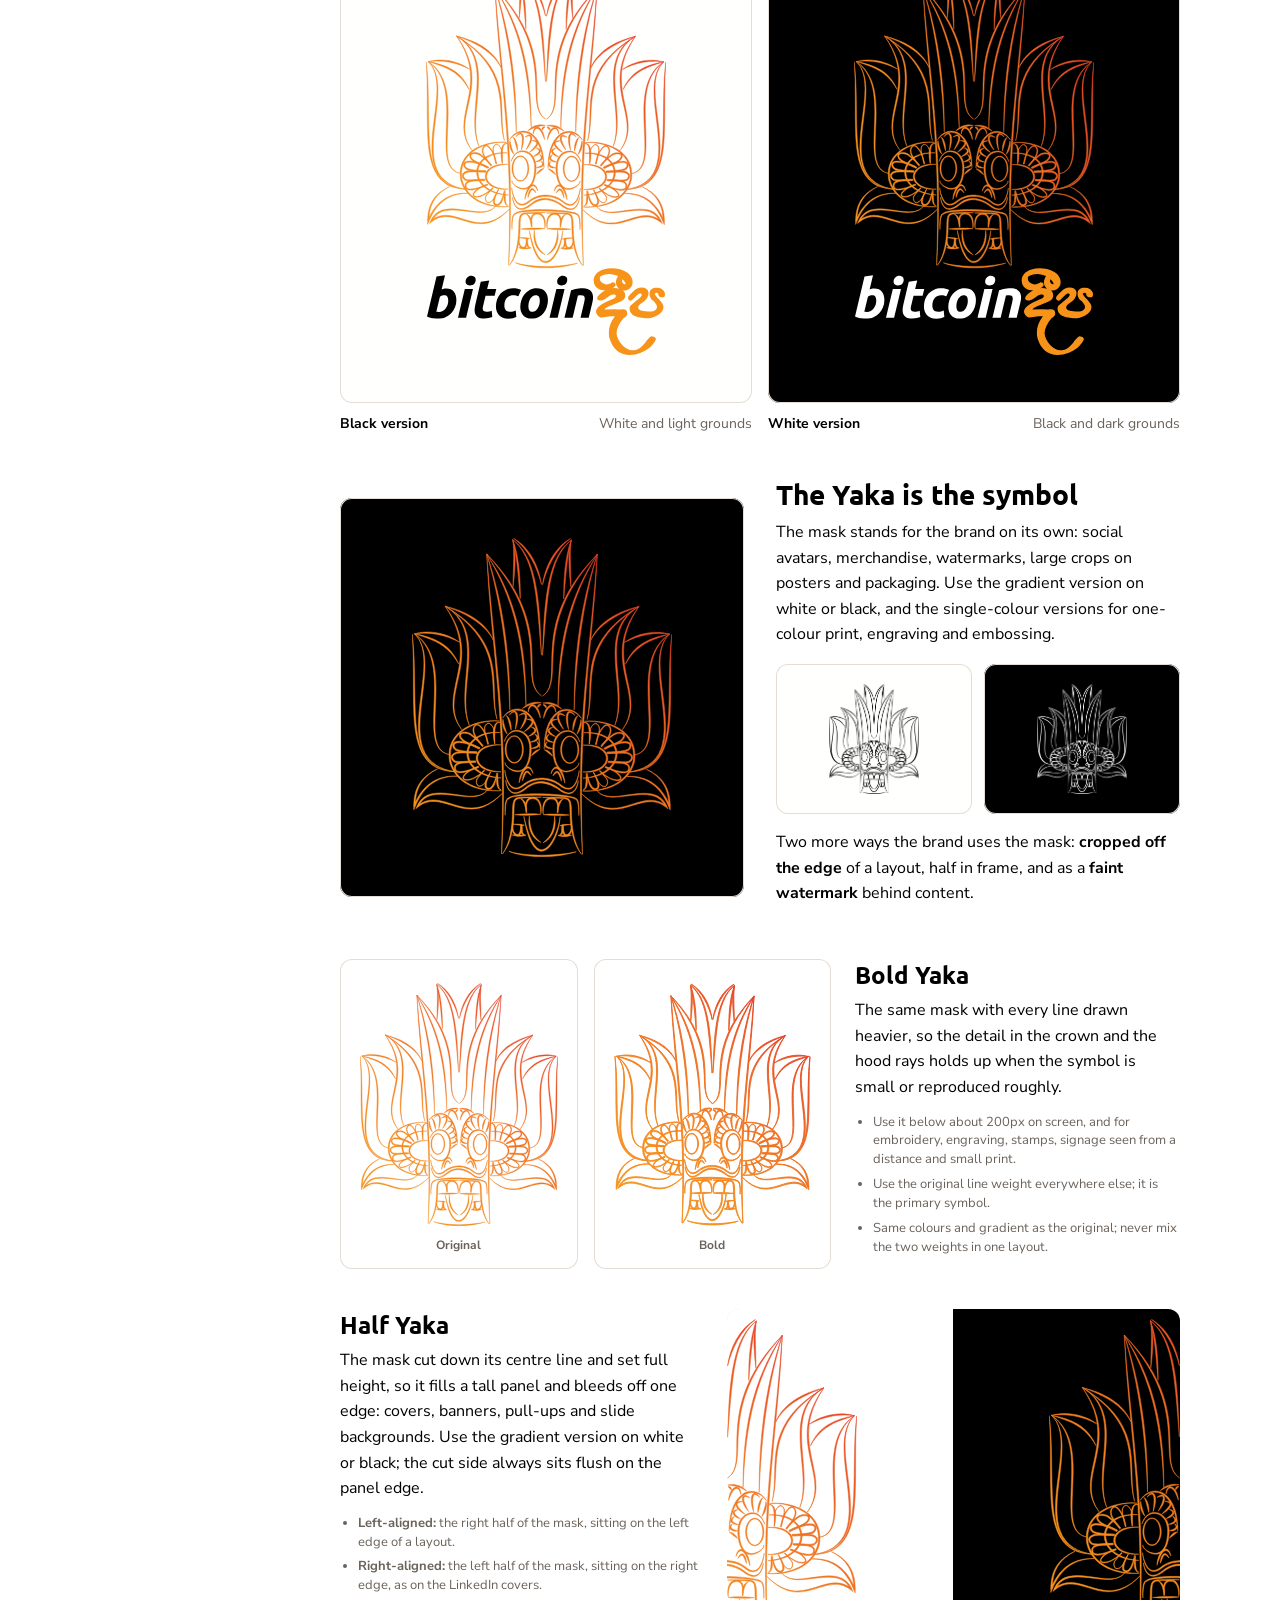
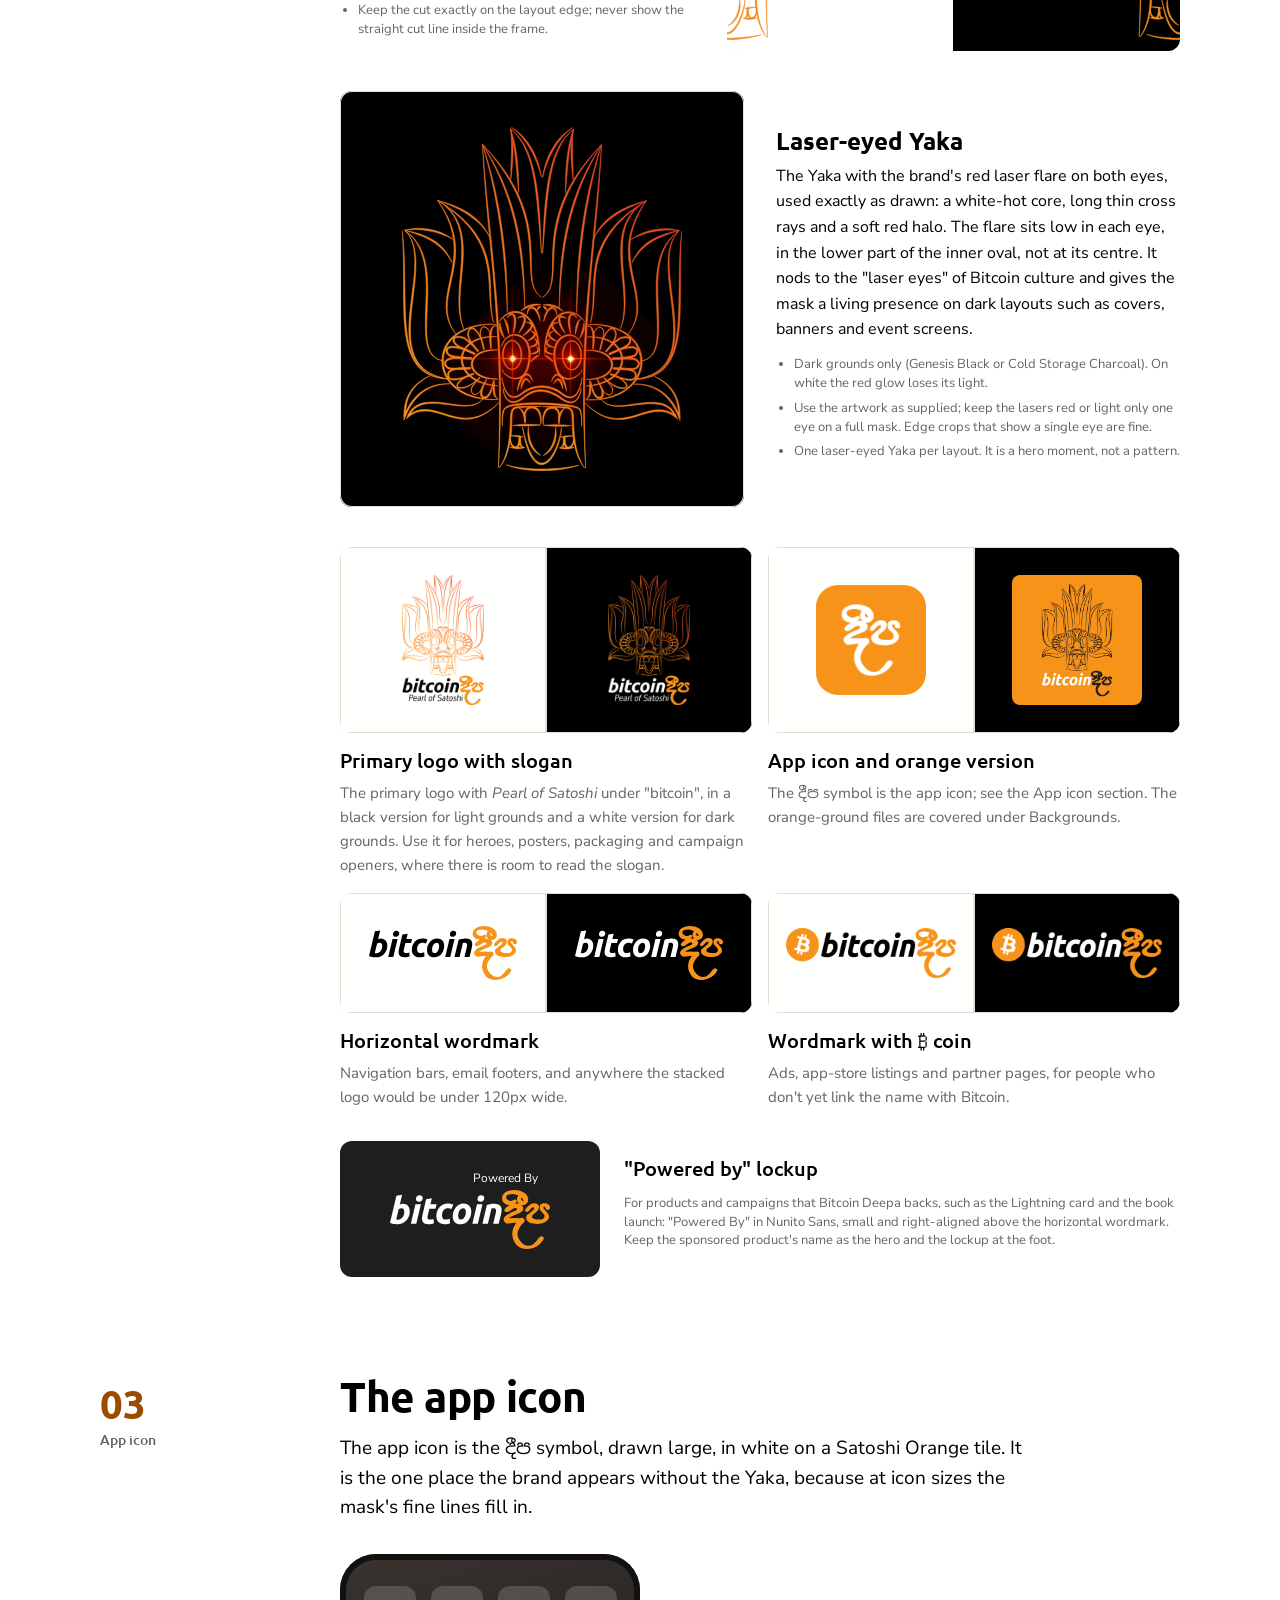
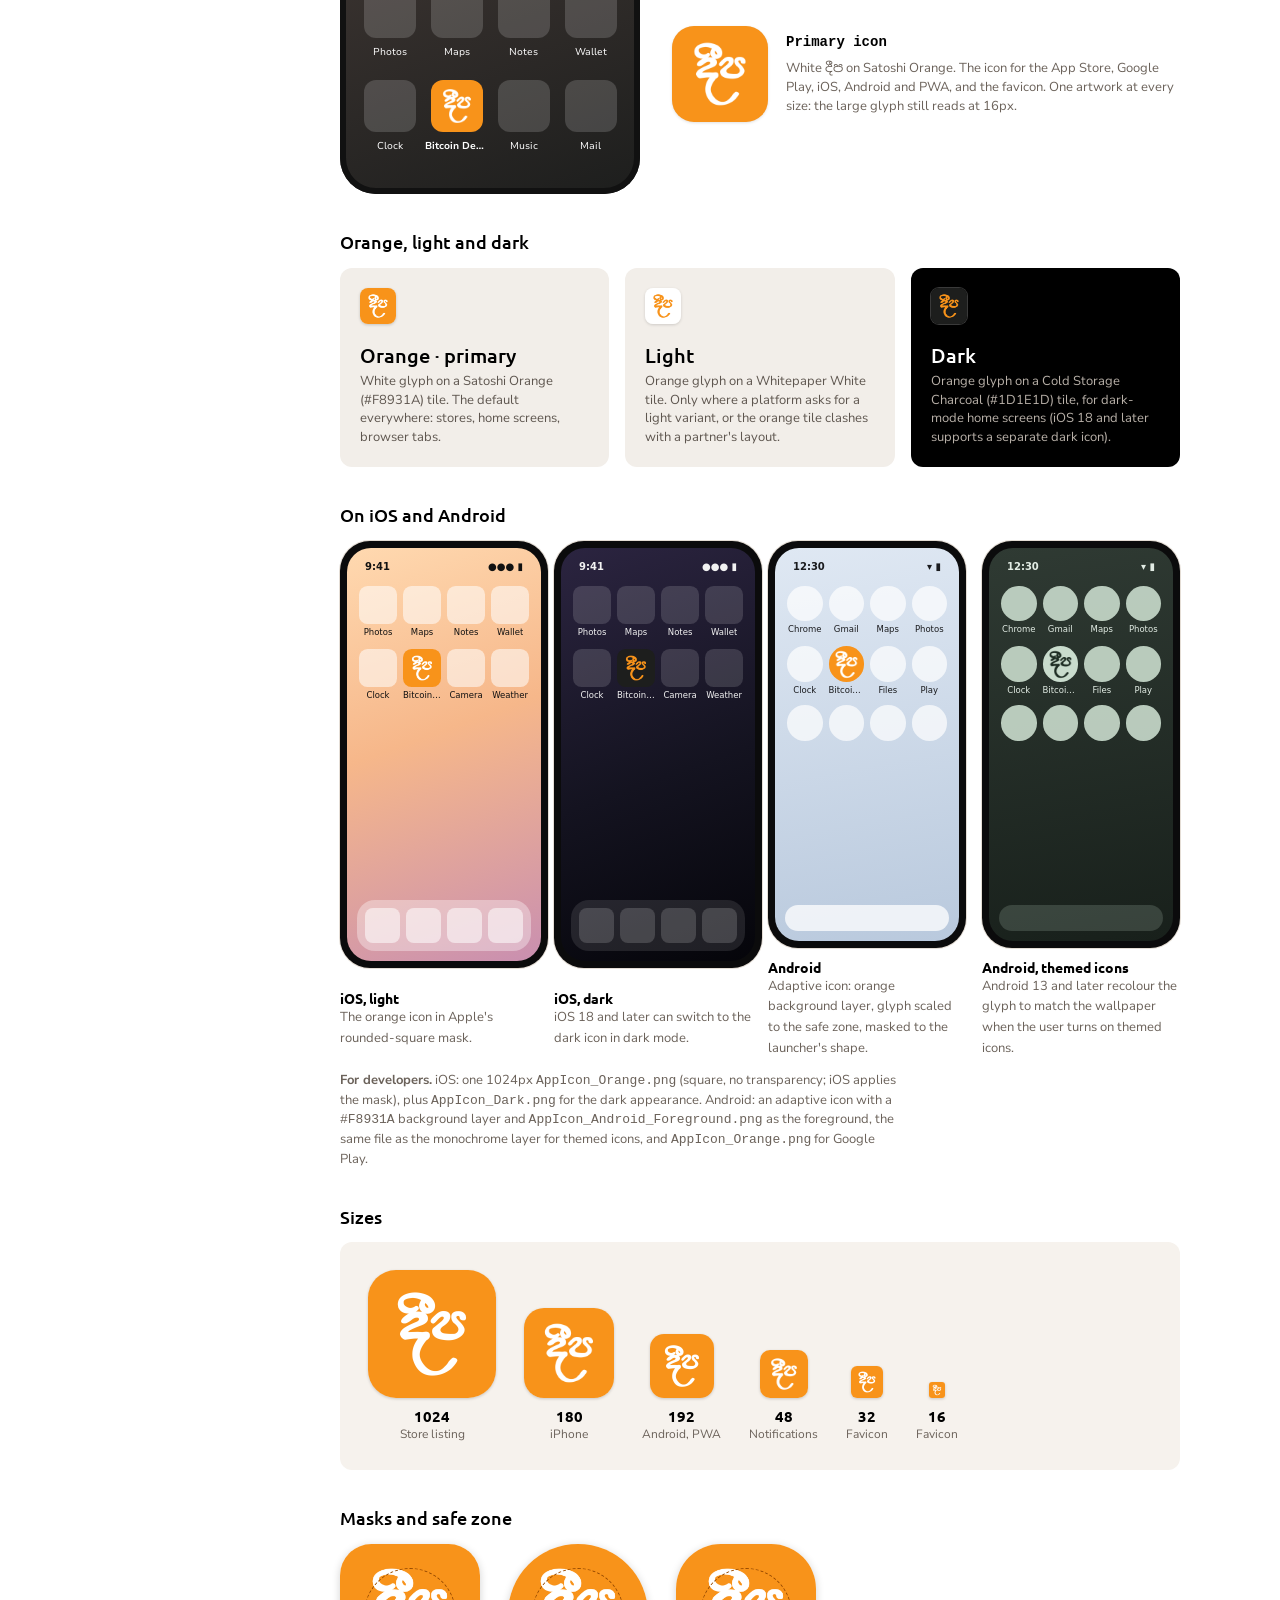
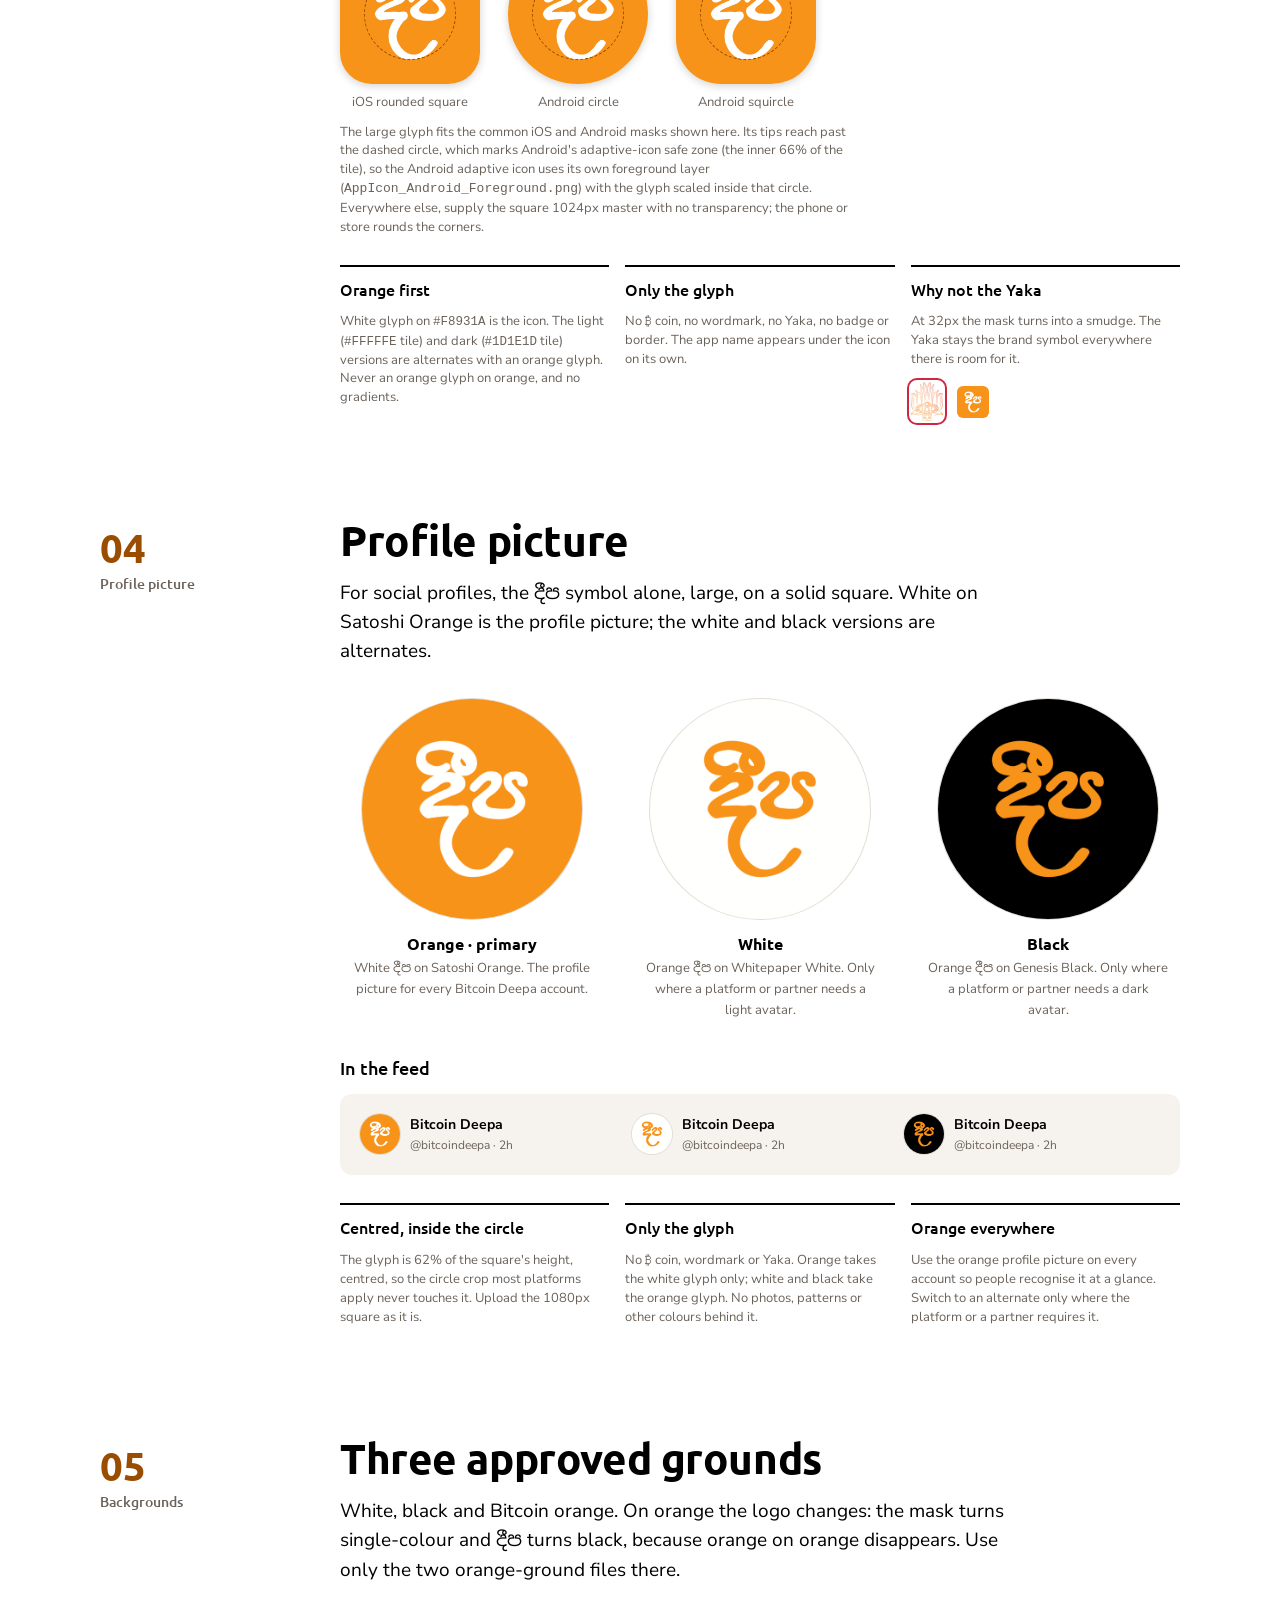
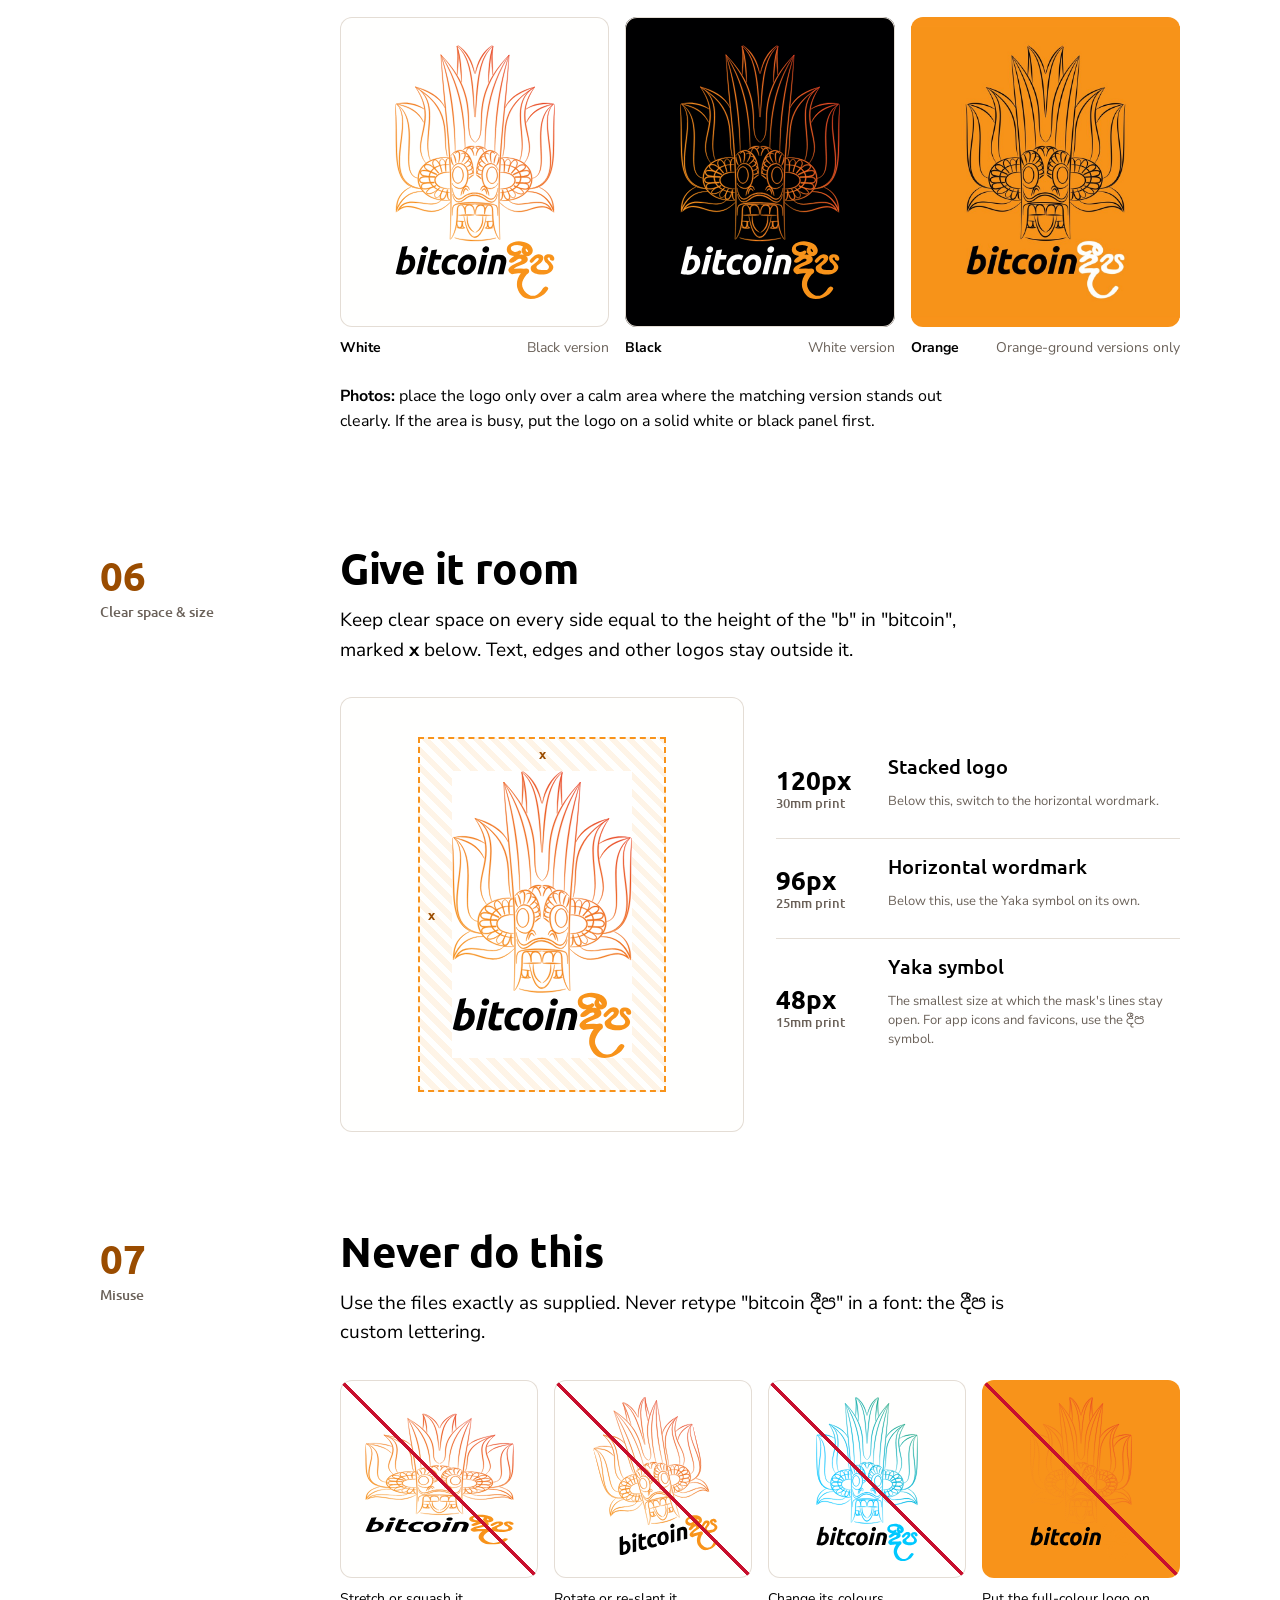
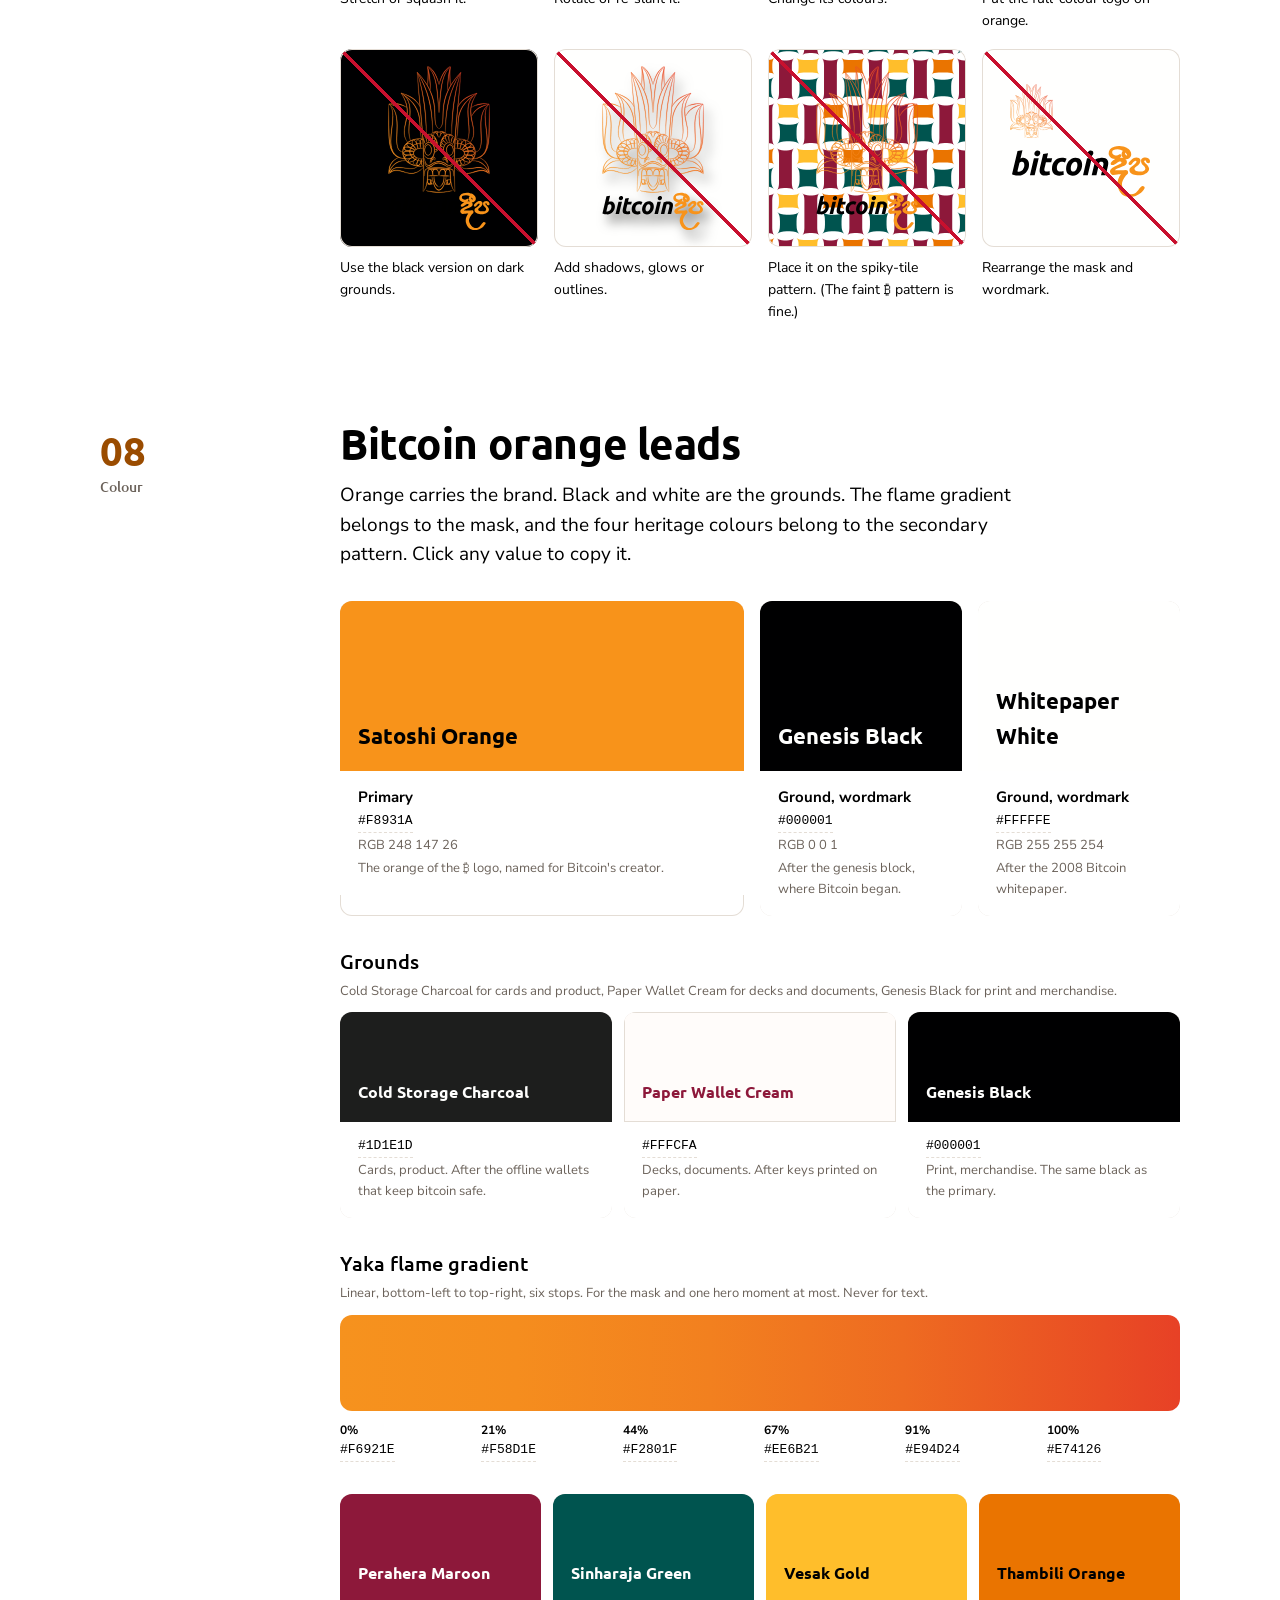
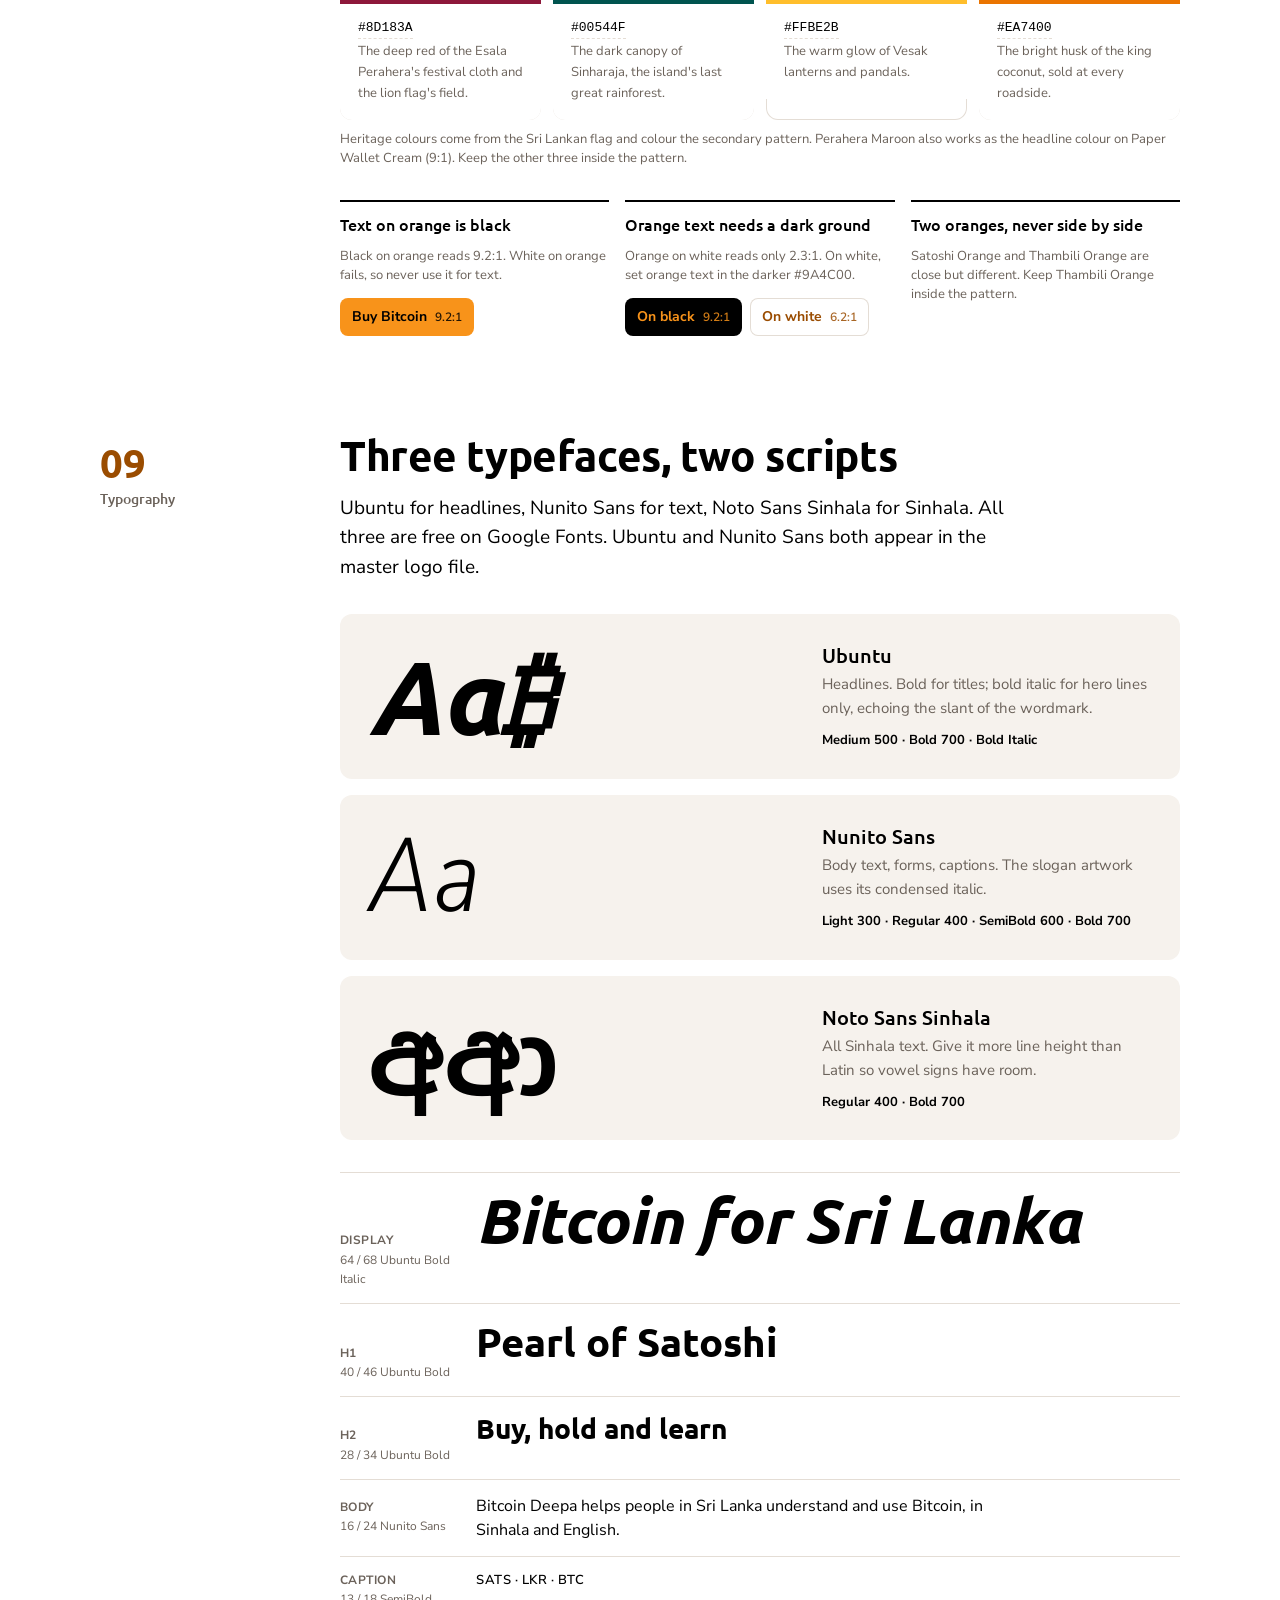
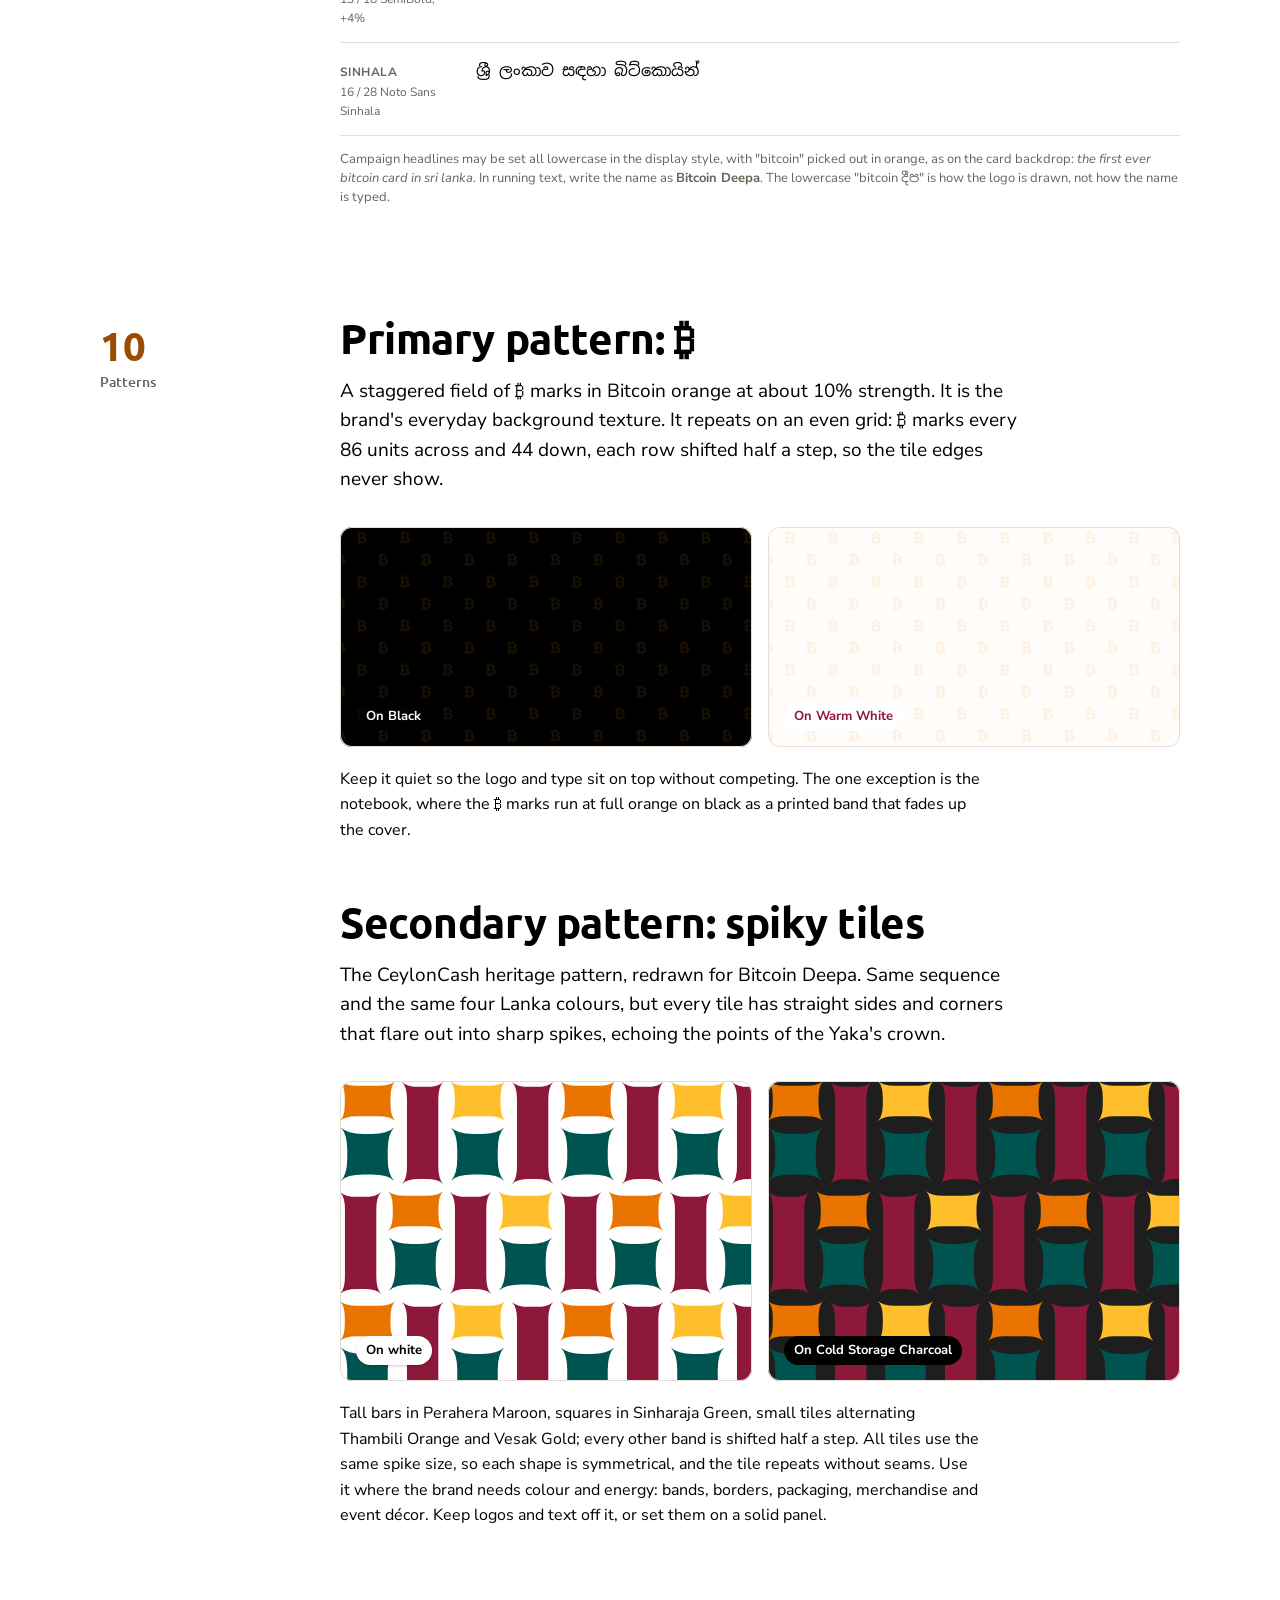
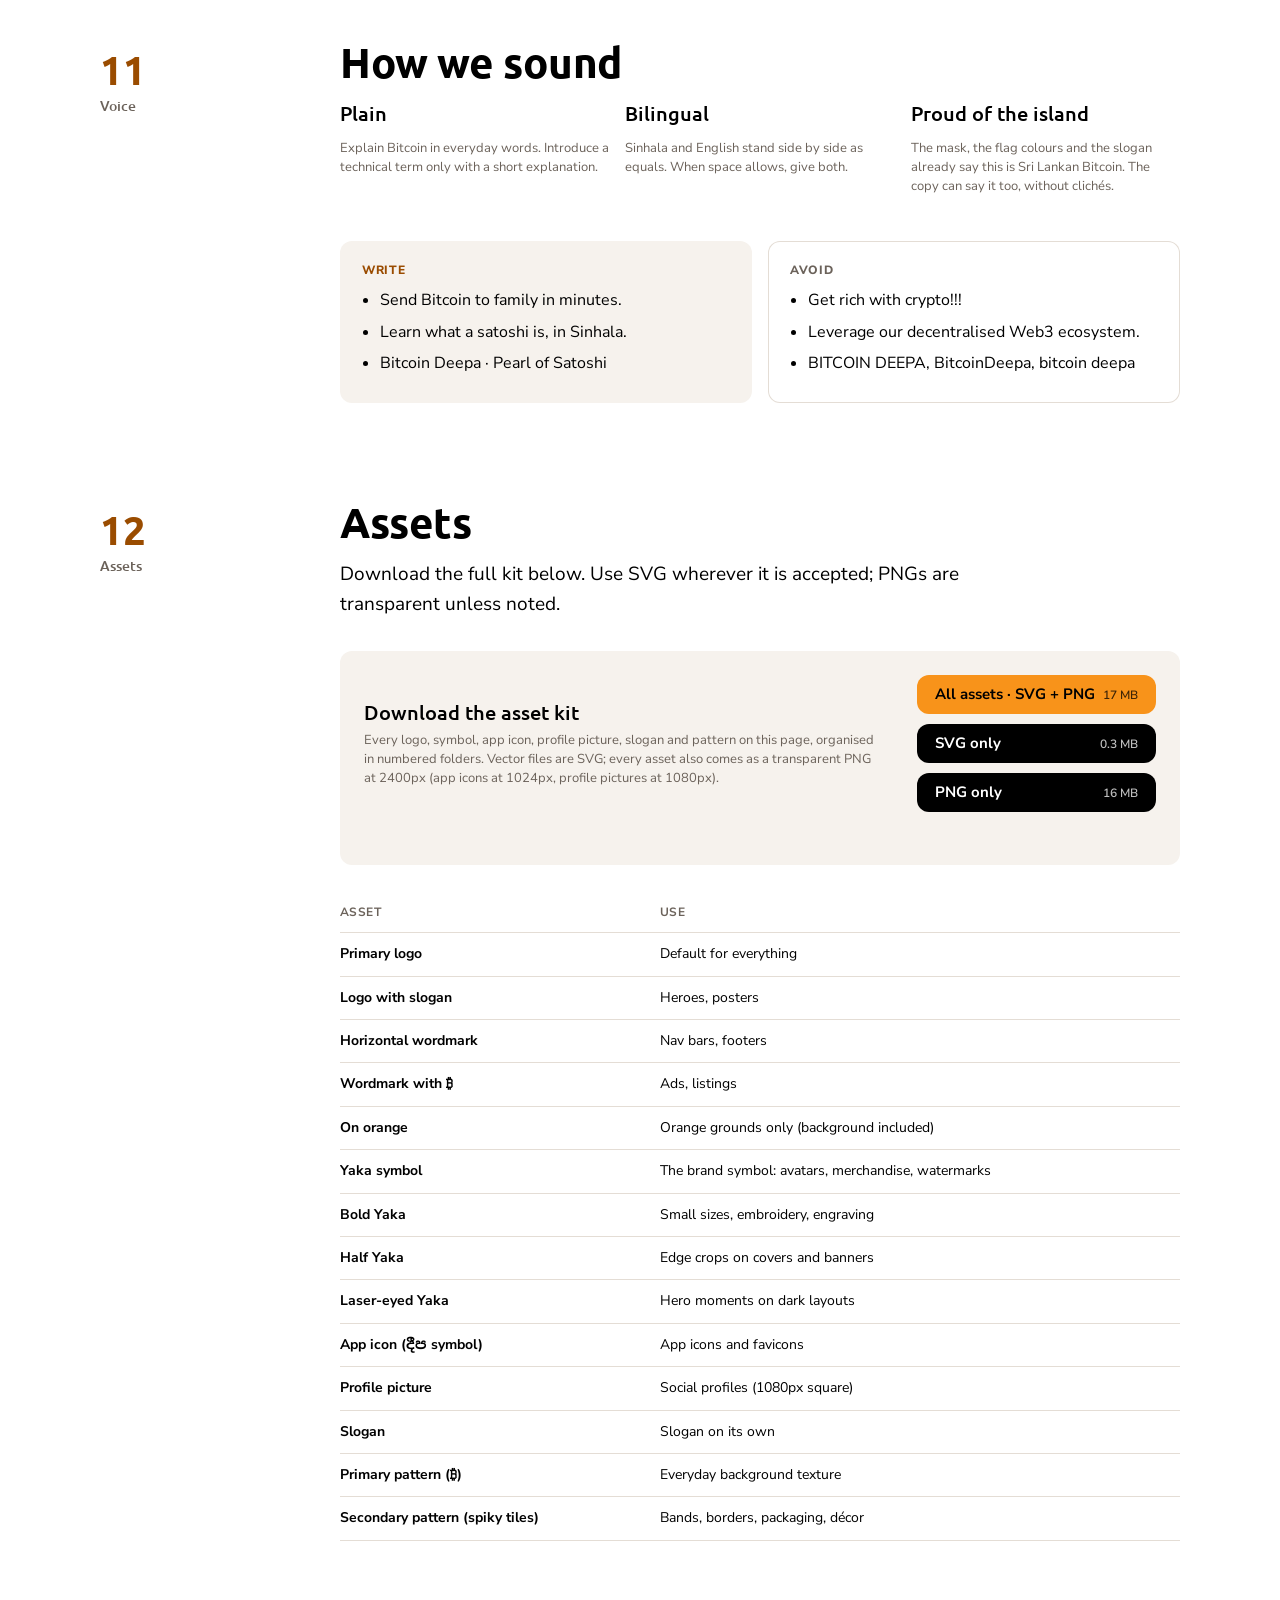
==== commit 029a5d82: "asset: add Android adaptive icon layer and iOS and Android previews Add AppIcon_Android_Foreground.p" ====
--- a/site/index.html
+++ b/site/index.html
@@ -4,7 +4,7 @@
 <meta charset="utf-8">
 <meta name="viewport" content="width=device-width, initial-scale=1, viewport-fit=cover">
 <meta name="description" content="Official brand guidelines for Bitcoin Deepa: logos, the Yaka symbol, app icons, colour, type and patterns.">
-<link rel="icon" href="img/icon_L.png">
+<link rel="icon" href="img/icon_orange.png">
 <style>body{margin:0;font:14px system-ui,sans-serif}img{max-width:100%}[hidden]{display:none!important}</style>
 <title>Bitcoin Deepa Brand Guidelines</title>
 <link rel="preconnect" href="https://fonts.googleapis.com">
@@ -406,6 +406,46 @@
 }
 @media (prefers-reduced-motion: no-preference) { html { scroll-behavior: smooth; } }
 
+
+/* Device previews */
+.dev-grid { display: grid; grid-template-columns: repeat(4, minmax(0, 1fr)); gap: 16px; }
+.dev { margin: 0; display: grid; gap: 10px; min-width: 0; }
+.dev figcaption b { display: block; font: 700 14px var(--font-display); color: var(--ink); }
+.dev figcaption span { display: block; font-size: 13px; color: var(--muted); }
+.d-phone { position: relative; aspect-ratio: 9 / 18.5; border-radius: 30px; padding: 7px; background: #0b0b0c; box-shadow: 0 0 0 1px var(--line); }
+.d-screen { position: relative; height: 100%; border-radius: 24px; overflow: hidden; display: flex; flex-direction: column; padding: 14px 10px 10px; font-family: -apple-system, "SF Pro Text", system-ui, sans-serif; }
+.d-screen .d-sb { display: flex; justify-content: space-between; font: 600 10px/1 system-ui, sans-serif; padding: 0 8px 14px; }
+.d-screen.ios-light { background: linear-gradient(160deg, #ffd9b0 0%, #f6b78a 45%, #c98fb0 100%); color: #111; }
+.d-screen.ios-dark { background: linear-gradient(160deg, #2b2440 0%, #141320 55%, #05050a 100%); color: #f2f2f2; }
+.d-screen.and-light { background: linear-gradient(170deg, #dfe8f3 0%, #b9c9dd 100%); color: #1b1c1f; font-family: "Roboto", system-ui, sans-serif; }
+.d-screen.and-themed { background: linear-gradient(170deg, #2f3a33 0%, #18201b 100%); color: #e2ece4; font-family: "Roboto", system-ui, sans-serif; }
+.d-hs { display: grid; grid-template-columns: repeat(4, minmax(0, 1fr)); gap: 12px 6px; padding: 0 2px; }
+.d-ic { display: grid; justify-items: center; gap: 4px; min-width: 0; }
+.d-ic i, .d-ic .d-tile { display: block; width: 100%; aspect-ratio: 1; }
+.d-ic span { font-size: 8.5px; line-height: 1.1; white-space: nowrap; overflow: hidden; text-overflow: ellipsis; max-width: 100%; }
+.ios-light .d-ic i { background: rgba(255,255,255,.55); border-radius: 22.5%; }
+.ios-dark .d-ic i { background: rgba(255,255,255,.14); border-radius: 22.5%; }
+.and-light .d-ic i { background: rgba(255,255,255,.7); border-radius: 50%; }
+.and-themed .d-ic i { background: #c9dccd; border-radius: 50%; opacity: .9; }
+.d-tile { overflow: hidden; position: relative; }
+.d-tile img { display: block; width: 100%; height: 100%; max-width: none; border-radius: 0; }
+.d-tile.ios { border-radius: 22.5%; }
+.d-tile.adaptive { border-radius: 50%; background: #F8931A; }
+.d-tile.adaptive img, .d-tile.themed img { position: absolute; width: 150%; height: 150%; max-width: none; left: -25%; top: -25%; }
+.d-tile.themed { border-radius: 50%; background: #c9dccd; }
+.d-tile.themed img { filter: brightness(0) saturate(100%) invert(17%) sepia(13%) saturate(800%) hue-rotate(90deg) brightness(90%); }
+.d-dock { margin-top: auto; display: grid; grid-template-columns: repeat(4, minmax(0, 1fr)); gap: 6px; padding: 8px; border-radius: 18px; }
+.ios-light .d-dock { background: rgba(255,255,255,.35); } .ios-dark .d-dock { background: rgba(255,255,255,.1); }
+.d-dock i { display: block; aspect-ratio: 1; border-radius: 22.5%; background: rgba(255,255,255,.55); }
+.ios-dark .d-dock i { background: rgba(255,255,255,.16); }
+.d-gsearch { margin-top: auto; height: 26px; border-radius: 13px; background: rgba(255,255,255,.75); }
+.and-themed .d-gsearch { background: rgba(201,220,205,.18); }
+.d-adock { display: grid; grid-template-columns: repeat(4, minmax(0, 1fr)); gap: 6px; padding: 10px 2px 8px; }
+.d-adock i { display: block; aspect-ratio: 1; border-radius: 50%; background: rgba(255,255,255,.7); }
+.and-themed .d-adock i { background: #c9dccd; opacity: .9; }
+.dev-note { margin-top: 12px; max-width: 70ch; }
+@media (max-width: 960px) { .dev-grid { grid-template-columns: repeat(2, minmax(0, 1fr)); } }
+
 /* Interactive layer */
 img[data-asset] { cursor: zoom-in; }
 img[data-asset]:focus-visible { outline: 2px solid var(--orange); outline-offset: 4px; border-radius: 4px; }
@@ -561,7 +601,7 @@
         <h3>Primary logo with slogan</h3><p>The primary logo with <i>Pearl of Satoshi</i> under "bitcoin", in a black version for light grounds and a white version for dark grounds. Use it for heroes, posters, packaging and campaign openers, where there is room to read the slogan.</p>
       </div>
       <div class="fam">
-        <div class="pair"><div class="t-white"><img data-asset="06-on-orange/BD_OrangeBG_White" src="img/Deepa_Symbol.jpg" alt="Deepa app icon" style="max-height:110px;border-radius:22px"></div><div class="t-black"><img src="img/BD_OrangeBG_White.jpg" alt="Logo on orange, white version" style="max-height:130px;border-radius:8px"></div></div>
+        <div class="pair"><div class="t-white"><img data-asset="05-app-icon/AppIcon_Orange" src="img/icon_orange.png" alt="Deepa app icon" style="max-height:110px;border-radius:22px"></div><div class="t-black"><img data-asset="06-on-orange/BD_OrangeBG_White" src="img/BD_OrangeBG_White.jpg" alt="Logo on orange, white version" style="max-height:130px;border-radius:8px"></div></div>
         <h3>App icon and orange version</h3><p>The දීප symbol is the app icon; see the App icon section. The orange-ground files are covered under Backgrounds.</p>
       </div>
       <div class="fam">
@@ -584,7 +624,7 @@
   <div class="ch-label"><span class="n">03</span>App icon</div>
   <div>
     <h2>The app icon</h2>
-    <p class="lede">The app icon is the දීප symbol: the orange Sinhala glyph on a white tile. It is the one place the brand appears without the Yaka, because at icon sizes the mask's fine lines fill in.</p>
+    <p class="lede">The app icon is the දීප symbol, drawn large, in white on a Satoshi Orange tile. It is the one place the brand appears without the Yaka, because at icon sizes the mask's fine lines fill in.</p>
 
     <div class="ai-hero">
       <div class="ai-phone" aria-label="Home screen preview">
@@ -594,52 +634,58 @@
           <div class="ai-app"><i></i><span>Notes</span></div>
           <div class="ai-app"><i></i><span>Wallet</span></div>
           <div class="ai-app"><i></i><span>Clock</span></div>
-          <div class="ai-app ours"><img src="img/icon_L.png" alt="Bitcoin Deepa app icon"><span>Bitcoin Deepa</span></div>
+          <div class="ai-app ours"><img src="img/icon_orange.png" alt="Bitcoin Deepa app icon"><span>Bitcoin Deepa</span></div>
           <div class="ai-app"><i></i><span>Music</span></div>
           <div class="ai-app"><i></i><span>Mail</span></div>
         </div>
       </div>
       <div class="ai-files">
         <div class="ai-file">
-          <img data-asset="05-app-icon/AppIcon_Light" src="img/icon_std.png" alt="Standard app icon artwork">
-          <div><h3>Standard icon</h3><p class="small">Standard artwork. The glyph fills about half the tile, leaving room for the masks phones apply. Use for the App Store, Google Play, iOS, Android and PWA icons.</p></div>
+          <img data-asset="05-app-icon/AppIcon_Orange" src="img/icon_orange.png" alt="Primary app icon: white Deepa symbol on orange">
+          <div><h3>Primary icon</h3><p class="small">White දීප on Satoshi Orange. The icon for the App Store, Google Play, iOS, Android and PWA, and the favicon. One artwork at every size: the large glyph still reads at 16px.</p></div>
         </div>
-        <div class="ai-file">
-          <img data-asset="05-app-icon/AppIcon_Small_Light" src="img/icon_L.png" alt="Large-glyph icon artwork">
-          <div><h3>Large-glyph icon</h3><p class="small">Large glyph, tighter margins. Use at 48px and below: favicons, browser tabs, notification badges, where every pixel of glyph counts.</p></div>
-        </div>
-      </div>
-    </div>
-
-    <h3 class="use-h">Light, dark and orange</h3>
+      </div>
+    </div>
+
+    <h3 class="use-h">Orange, light and dark</h3>
     <div class="ai-themes">
-      <div class="ai-theme light"><div class="ai-pair"><img data-asset="05-app-icon/AppIcon_Small_Light" src="img/icon_std.png" alt="Light app icon"><img src="img/icon_L.png" alt="Light small icon"></div><div><h3>Light</h3><p class="small">Orange glyph on a white tile. The default icon, and the one for light-mode home screens and light browser tabs.</p></div></div>
-      <div class="ai-theme dark"><div class="ai-pair"><img data-asset="05-app-icon/AppIcon_Small_Dark" src="img/icon_std_dark.png" alt="Dark app icon"><img src="img/icon_L_dark.png" alt="Dark small icon"></div><div><h3>Dark</h3><p class="small">The same orange glyph on a Cold Storage Charcoal (#1D1E1D) tile, for dark-mode home screens (iOS 18 and later supports a separate dark icon) and dark browser tabs.</p></div></div>
-      <div class="ai-theme orange"><div class="ai-pair"><img data-asset="05-app-icon/AppIcon_Small_Orange" src="img/icon_std_orange.png" alt="Orange app icon"><img src="img/icon_L_orange.png" alt="Orange small icon"></div><div><h3>Orange</h3><p class="small">A white glyph on a Satoshi Orange (#F8931A) tile. Use it for campaigns, event apps, launchers and sticker packs, where the icon should read as Bitcoin orange at a glance.</p></div></div>
-    </div>
+      <div class="ai-theme orange"><div class="ai-pair"><img data-asset="05-app-icon/AppIcon_Orange" src="img/icon_orange.png" alt="Orange app icon"></div><div><h3>Orange · primary</h3><p class="small">White glyph on a Satoshi Orange (#F8931A) tile. The default everywhere: stores, home screens, browser tabs.</p></div></div>
+      <div class="ai-theme light"><div class="ai-pair"><img data-asset="05-app-icon/AppIcon_Light" src="img/icon_light.png" alt="Light app icon"></div><div><h3>Light</h3><p class="small">Orange glyph on a Whitepaper White tile. Only where a platform asks for a light variant, or the orange tile clashes with a partner's layout.</p></div></div>
+      <div class="ai-theme dark"><div class="ai-pair"><img data-asset="05-app-icon/AppIcon_Dark" src="img/icon_dark.png" alt="Dark app icon"></div><div><h3>Dark</h3><p class="small">Orange glyph on a Cold Storage Charcoal (#1D1E1D) tile, for dark-mode home screens (iOS 18 and later supports a separate dark icon).</p></div></div>
+    </div>
+
+
+    <h3 class="use-h">On iOS and Android</h3>
+    <div class="dev-grid">
+      <figure class="dev"><div class="d-phone"><div class="d-screen ios-light"><div class="d-sb"><span>9:41</span><span>●●● ▮</span></div><div class="d-hs"><div class="d-ic"><i></i><span>Photos</span></div><div class="d-ic"><i></i><span>Maps</span></div><div class="d-ic"><i></i><span>Notes</span></div><div class="d-ic"><i></i><span>Wallet</span></div><div class="d-ic"><i></i><span>Clock</span></div><div class="d-ic"><div class="d-tile ios"><img src="img/icon_orange.png" alt=""></div><span>Bitcoin Deepa</span></div><div class="d-ic"><i></i><span>Camera</span></div><div class="d-ic"><i></i><span>Weather</span></div></div><div class="d-dock"><i></i><i></i><i></i><i></i></div></div></div><figcaption><b>iOS, light</b><span>The orange icon in Apple's rounded-square mask.</span></figcaption></figure>
+      <figure class="dev"><div class="d-phone"><div class="d-screen ios-dark"><div class="d-sb"><span>9:41</span><span>●●● ▮</span></div><div class="d-hs"><div class="d-ic"><i></i><span>Photos</span></div><div class="d-ic"><i></i><span>Maps</span></div><div class="d-ic"><i></i><span>Notes</span></div><div class="d-ic"><i></i><span>Wallet</span></div><div class="d-ic"><i></i><span>Clock</span></div><div class="d-ic"><div class="d-tile ios"><img src="img/icon_dark.png" alt=""></div><span>Bitcoin Deepa</span></div><div class="d-ic"><i></i><span>Camera</span></div><div class="d-ic"><i></i><span>Weather</span></div></div><div class="d-dock"><i></i><i></i><i></i><i></i></div></div></div><figcaption><b>iOS, dark</b><span>iOS 18 and later can switch to the dark icon in dark mode.</span></figcaption></figure>
+      <figure class="dev"><div class="d-phone"><div class="d-screen and-light"><div class="d-sb"><span>12:30</span><span>▾ ▮</span></div><div class="d-hs"><div class="d-ic"><i></i><span>Chrome</span></div><div class="d-ic"><i></i><span>Gmail</span></div><div class="d-ic"><i></i><span>Maps</span></div><div class="d-ic"><i></i><span>Photos</span></div><div class="d-ic"><i></i><span>Clock</span></div><div class="d-ic"><div class="d-tile adaptive"><img src="img/android_fg.png" alt=""></div><span>Bitcoin Deepa</span></div><div class="d-ic"><i></i><span>Files</span></div><div class="d-ic"><i></i><span>Play</span></div></div><div class="d-adock"><i></i><i></i><i></i><i></i></div><div class="d-gsearch"></div></div></div><figcaption><b>Android</b><span>Adaptive icon: orange background layer, glyph scaled to the safe zone, masked to the launcher's shape.</span></figcaption></figure>
+      <figure class="dev"><div class="d-phone"><div class="d-screen and-themed"><div class="d-sb"><span>12:30</span><span>▾ ▮</span></div><div class="d-hs"><div class="d-ic"><i></i><span>Chrome</span></div><div class="d-ic"><i></i><span>Gmail</span></div><div class="d-ic"><i></i><span>Maps</span></div><div class="d-ic"><i></i><span>Photos</span></div><div class="d-ic"><i></i><span>Clock</span></div><div class="d-ic"><div class="d-tile themed"><img src="img/android_fg.png" alt=""></div><span>Bitcoin Deepa</span></div><div class="d-ic"><i></i><span>Files</span></div><div class="d-ic"><i></i><span>Play</span></div></div><div class="d-adock"><i></i><i></i><i></i><i></i></div><div class="d-gsearch"></div></div></div><figcaption><b>Android, themed icons</b><span>Android 13 and later recolour the glyph to match the wallpaper when the user turns on themed icons.</span></figcaption></figure>
+    </div>
+    <p class="small dev-note"><b>For developers.</b> iOS: one 1024px <code>AppIcon_Orange.png</code> (square, no transparency; iOS applies the mask), plus <code>AppIcon_Dark.png</code> for the dark appearance. Android: an adaptive icon with a <code>#F8931A</code> background layer and <code>AppIcon_Android_Foreground.png</code> as the foreground, the same file as the monochrome layer for themed icons, and <code>AppIcon_Orange.png</code> for Google Play.</p>
 
     <h3 class="use-h">Sizes</h3>
     <div class="ai-sizes">
-      <figure><img src="img/icon_std.png" alt="" style="width:128px;border-radius:28px"><figcaption>1024<span>Store listing</span></figcaption></figure>
-      <figure><img src="img/icon_std.png" alt="" style="width:90px;border-radius:20px"><figcaption>180<span>iPhone</span></figcaption></figure>
-      <figure><img src="img/icon_std.png" alt="" style="width:64px;border-radius:14px"><figcaption>192<span>Android, PWA</span></figcaption></figure>
-      <figure><img src="img/icon_L.png" alt="" style="width:48px;border-radius:10px"><figcaption>48<span>Small, uses _L</span></figcaption></figure>
-      <figure><img src="img/icon_L.png" alt="" style="width:32px;border-radius:6px"><figcaption>32<span>Favicon, _L</span></figcaption></figure>
-      <figure><img src="img/icon_L.png" alt="" style="width:16px;border-radius:3px"><figcaption>16<span>Favicon, _L</span></figcaption></figure>
+      <figure><img src="img/icon_orange.png" alt="" style="width:128px;border-radius:28px"><figcaption>1024<span>Store listing</span></figcaption></figure>
+      <figure><img src="img/icon_orange.png" alt="" style="width:90px;border-radius:20px"><figcaption>180<span>iPhone</span></figcaption></figure>
+      <figure><img src="img/icon_orange.png" alt="" style="width:64px;border-radius:14px"><figcaption>192<span>Android, PWA</span></figcaption></figure>
+      <figure><img src="img/icon_orange.png" alt="" style="width:48px;border-radius:10px"><figcaption>48<span>Notifications</span></figcaption></figure>
+      <figure><img src="img/icon_orange.png" alt="" style="width:32px;border-radius:6px"><figcaption>32<span>Favicon</span></figcaption></figure>
+      <figure><img src="img/icon_orange.png" alt="" style="width:16px;border-radius:3px"><figcaption>16<span>Favicon</span></figcaption></figure>
     </div>
 
     <h3 class="use-h">Masks and safe zone</h3>
     <div class="ai-masks">
-      <figure><div class="mk" style="border-radius:22.5%"><img src="img/icon_std.png" alt=""><b></b></div><figcaption>iOS rounded square</figcaption></figure>
-      <figure><div class="mk" style="border-radius:50%"><img src="img/icon_std.png" alt=""><b></b></div><figcaption>Android circle</figcaption></figure>
-      <figure><div class="mk" style="border-radius:32%"><img src="img/icon_std.png" alt=""><b></b></div><figcaption>Android squircle</figcaption></figure>
-    </div>
-    <p class="small" style="margin-top:10px;max-width:64ch">The dashed circle is Android's adaptive-icon safe zone (the inner 66% of the tile). The standard glyph sits inside it, so no mask crops it. Supply a square 1024px master with no transparency; the phone or store rounds the corners.</p>
+      <figure><div class="mk" style="border-radius:22.5%"><img src="img/icon_orange.png" alt=""><b></b></div><figcaption>iOS rounded square</figcaption></figure>
+      <figure><div class="mk" style="border-radius:50%"><img src="img/icon_orange.png" alt=""><b></b></div><figcaption>Android circle</figcaption></figure>
+      <figure><div class="mk" style="border-radius:32%"><img src="img/icon_orange.png" alt=""><b></b></div><figcaption>Android squircle</figcaption></figure>
+    </div>
+    <p class="small" style="margin-top:10px;max-width:64ch">The large glyph fits the common iOS and Android masks shown here. Its tips reach past the dashed circle, which marks Android's adaptive-icon safe zone (the inner 66% of the tile), so the Android adaptive icon uses its own foreground layer (<code>AppIcon_Android_Foreground.png</code>) with the glyph scaled inside that circle. Everywhere else, supply the square 1024px master with no transparency; the phone or store rounds the corners.</p>
 
     <div class="rules" style="margin-top:28px">
-      <div class="rule"><h3>Two colours, plain tile</h3><p class="small">An orange <span class="file">#F8931A</span> glyph on <span class="file">#FFFFFE</span> (light) or Cold Storage Charcoal <span class="file">#1D1E1D</span> (dark), or a white glyph on a <span class="file">#F8931A</span> tile (orange). Never an orange glyph on orange, and no gradients.</p></div>
-      <div class="rule"><h3>Nothing else on it</h3><p class="small">No wordmark, no ₿ coin, no Yaka, no badge or border. The app name appears under the icon on its own.</p></div>
-      <div class="rule"><h3>Why not the Yaka</h3><p class="small">At 32px the mask turns into a smudge. The Yaka stays the brand symbol everywhere there is room for it.</p><div class="ai-why"><img src="img/Yaka.svg" alt="Yaka mask at 32 pixels" style="width:32px"><img src="img/icon_L.png" alt="Deepa icon at 32 pixels" style="width:32px;border-radius:6px"></div></div>
+      <div class="rule"><h3>Orange first</h3><p class="small">White glyph on <span class="file">#F8931A</span> is the icon. The light (<span class="file">#FFFFFE</span> tile) and dark (<span class="file">#1D1E1D</span> tile) versions are alternates with an orange glyph. Never an orange glyph on orange, and no gradients.</p></div>
+      <div class="rule"><h3>Only the glyph</h3><p class="small">No ₿ coin, no wordmark, no Yaka, no badge or border. The app name appears under the icon on its own.</p></div>
+      <div class="rule"><h3>Why not the Yaka</h3><p class="small">At 32px the mask turns into a smudge. The Yaka stays the brand symbol everywhere there is room for it.</p><div class="ai-why"><img src="img/Yaka.svg" alt="Yaka mask at 32 pixels" style="width:32px"><img src="img/icon_orange.png" alt="Deepa icon at 32 pixels" style="width:32px;border-radius:6px"></div></div>
     </div>
   </div>
 </div></section>
@@ -648,22 +694,22 @@
   <div class="ch-label"><span class="n">04</span>Profile picture</div>
   <div>
     <h2>Profile picture</h2>
-    <p class="lede">For social profiles, the ₿ coin with the දීප symbol on a solid square, in three versions: on black, on white and on Satoshi Orange.</p>
+    <p class="lede">For social profiles, the දීප symbol alone, large, on a solid square. White on Satoshi Orange is the profile picture; the white and black versions are alternates.</p>
     <div class="dp-row">
-      <figure class="dp"><img data-asset="09-profile-picture/DP_Black" src="img/DP_Black_BTC.png" alt="Profile picture: orange Bitcoin coin and Deepa symbol on black"><figcaption><b>Black</b><span>Orange ₿ coin and දීප on Genesis Black, with the ₿ cut out to the ground. The default for the brand's social accounts.</span></figcaption></figure>
-      <figure class="dp"><img data-asset="09-profile-picture/DP_White" src="img/DP_White_BTC.png" alt="Profile picture: orange Bitcoin coin and Deepa symbol on white"><figcaption><b>White</b><span>Orange ₿ coin and දීප on Whitepaper White, with the ₿ cut out to the ground. For platforms with dark interfaces, where black disappears.</span></figcaption></figure>
-      <figure class="dp"><img data-asset="09-profile-picture/DP_Orange" src="img/DP_Orange_BTC.png" alt="Profile picture: white Bitcoin coin and Deepa symbol on orange"><figcaption><b>Orange</b><span>White ₿ coin and දීප on Satoshi Orange, with the ₿ cut out to the ground. For campaigns and events.</span></figcaption></figure>
+      <figure class="dp"><img data-asset="09-profile-picture/DP_Orange" src="img/dp_orange.png" alt="Profile picture: white Deepa symbol on orange"><figcaption><b>Orange · primary</b><span>White දීප on Satoshi Orange. The profile picture for every Bitcoin Deepa account.</span></figcaption></figure>
+      <figure class="dp"><img data-asset="09-profile-picture/DP_White" src="img/dp_white.png" alt="Profile picture: orange Deepa symbol on white"><figcaption><b>White</b><span>Orange දීප on Whitepaper White. Only where a platform or partner needs a light avatar.</span></figcaption></figure>
+      <figure class="dp"><img data-asset="09-profile-picture/DP_Black" src="img/dp_black.png" alt="Profile picture: orange Deepa symbol on black"><figcaption><b>Black</b><span>Orange දීප on Genesis Black. Only where a platform or partner needs a dark avatar.</span></figcaption></figure>
     </div>
     <h3 class="use-h">In the feed</h3>
     <div class="dp-sizes">
-      <div class="dp-chip"><img src="img/DP_Black_BTC.png" alt="" style="width:40px"><div><b>Bitcoin Deepa</b><span>@bitcoindeepa · 2h</span></div></div>
-      <div class="dp-chip"><img src="img/DP_White_BTC.png" alt="" style="width:40px"><div><b>Bitcoin Deepa</b><span>@bitcoindeepa · 2h</span></div></div>
-      <div class="dp-chip"><img src="img/DP_Orange_BTC.png" alt="" style="width:40px"><div><b>Bitcoin Deepa</b><span>@bitcoindeepa · 2h</span></div></div>
+      <div class="dp-chip"><img src="img/dp_orange.png" alt="" style="width:40px"><div><b>Bitcoin Deepa</b><span>@bitcoindeepa · 2h</span></div></div>
+      <div class="dp-chip"><img src="img/dp_white.png" alt="" style="width:40px"><div><b>Bitcoin Deepa</b><span>@bitcoindeepa · 2h</span></div></div>
+      <div class="dp-chip"><img src="img/dp_black.png" alt="" style="width:40px"><div><b>Bitcoin Deepa</b><span>@bitcoindeepa · 2h</span></div></div>
     </div>
     <div class="rules" style="margin-top:28px">
-      <div class="rule"><h3>Centred, inside the circle</h3><p class="small">The mark is 66% of the square's width, centred across and sitting a little below the middle, so the circle crop most platforms apply never touches it. Upload the 1080px square as it is.</p></div>
-      <div class="rule"><h3>Only these three grounds</h3><p class="small">Black or white take the orange mark; orange takes the white mark only, because orange vanishes on orange. No photos, patterns or other colours behind it.</p></div>
-      <div class="rule"><h3>One version per platform</h3><p class="small">Keep a profile on the same version so people recognise it. The orange one is for limited periods, then switch back.</p></div>
+      <div class="rule"><h3>Centred, inside the circle</h3><p class="small">The glyph is 62% of the square's height, centred, so the circle crop most platforms apply never touches it. Upload the 1080px square as it is.</p></div>
+      <div class="rule"><h3>Only the glyph</h3><p class="small">No ₿ coin, wordmark or Yaka. Orange takes the white glyph only; white and black take the orange glyph. No photos, patterns or other colours behind it.</p></div>
+      <div class="rule"><h3>Orange everywhere</h3><p class="small">Use the orange profile picture on every account so people recognise it at a glance. Switch to an alternate only where the platform or a partner requires it.</p></div>
     </div>
   </div>
 </div></section>
@@ -900,7 +946,7 @@
 <div class="toast" id="toast" role="status" aria-live="polite"></div>
 <script>
 (function () {
-  var ASSETS = {"01-primary-logo/BDLogo_White": {"name": "Primary logo, white", "grounds": ["black", "charcoal"], "use": "Use on black and dark grounds.", "formats": ["svg", "png"]}, "01-primary-logo/BDLogo_Black": {"name": "Primary logo, black", "grounds": ["white", "cream"], "use": "Use on white and light grounds.", "formats": ["svg", "png"]}, "09-profile-picture/DP_Orange": {"name": "Profile picture, orange", "grounds": null, "use": "1080px square, for campaigns and events.", "formats": ["png"]}, "09-profile-picture/DP_White": {"name": "Profile picture, white", "grounds": null, "use": "1080px square, for dark platforms.", "formats": ["png"]}, "09-profile-picture/DP_Black": {"name": "Profile picture, black", "grounds": null, "use": "1080px square. The default for social profiles.", "formats": ["png"]}, "05-app-icon/AppIcon_Light": {"name": "App icon, light", "grounds": null, "use": "1024px square master for app stores and home screens.", "formats": ["png"]}, "05-app-icon/AppIcon_Small_Orange": {"name": "Small icon, orange", "grounds": null, "use": "Large glyph on orange.", "formats": ["png"]}, "05-app-icon/AppIcon_Small_Light": {"name": "Small icon, light", "grounds": null, "use": "Large glyph for 48px and below: favicons, tabs, badges.", "formats": ["png"]}, "05-app-icon/AppIcon_Dark": {"name": "App icon, dark", "grounds": null, "use": "1024px square for dark-mode home screens.", "formats": ["png"]}, "05-app-icon/AppIcon_Small_Dark": {"name": "Small icon, dark", "grounds": null, "use": "Large glyph for dark tabs and badges.", "formats": ["png"]}, "05-app-icon/AppIcon_Orange": {"name": "App icon, orange", "grounds": null, "use": "1024px square for campaigns and event apps.", "formats": ["png"]}, "06-on-orange/BD_OrangeBG_Black": {"name": "Logo on orange, black", "grounds": null, "use": "The only approved logo for a Satoshi Orange ground. Includes its own orange ground.", "formats": ["png"]}, "06-on-orange/BD_OrangeBG_White": {"name": "Logo on orange, white", "grounds": null, "use": "The only approved logo for a Satoshi Orange ground. Includes its own orange ground.", "formats": ["png"]}, "04-yaka-symbol/Yaka_Bold": {"name": "Yaka, bold", "grounds": ["white", "cream", "black", "charcoal"], "use": "For small sizes, embroidery and rough print.", "formats": ["svg", "png"]}, "04-yaka-symbol/Yaka_Black": {"name": "Yaka, single colour black", "grounds": ["white", "cream", "orange"], "use": "One-colour print, engraving, embossing.", "formats": ["png"]}, "04-yaka-symbol/Yaka_Half_Left": {"name": "Half Yaka, left-aligned", "grounds": ["white", "cream", "black", "charcoal"], "use": "Edge crops: the cut side sits flush on the left edge.", "formats": ["svg", "png"]}, "04-yaka-symbol/Yaka_White": {"name": "Yaka, single colour white", "grounds": ["black", "charcoal"], "use": "One-colour print on dark grounds.", "formats": ["png"]}, "04-yaka-symbol/Yaka": {"name": "Yaka, gradient", "grounds": ["white", "cream", "black", "charcoal"], "use": "The brand symbol. White, cream, black or charcoal grounds.", "formats": ["svg", "png"]}, "04-yaka-symbol/Yaka_ExtraBold": {"name": "Yaka, extra bold", "grounds": ["white", "cream", "black", "charcoal"], "use": "For embroidery and engraving.", "formats": ["svg", "png"]}, "04-yaka-symbol/Yaka_Half_Right": {"name": "Half Yaka, right-aligned", "grounds": ["white", "cream", "black", "charcoal"], "use": "Edge crops: the cut side sits flush on the right edge.", "formats": ["svg", "png"]}, "04-yaka-symbol/Yaka_LaserEyes": {"name": "Laser-eyed Yaka", "grounds": ["black", "charcoal"], "use": "Dark grounds only, one per layout as a hero moment.", "formats": ["svg", "png"]}, "02-logo-with-slogan/PrimaryWhite_w_Slogan": {"name": "Primary logo with slogan, white", "grounds": ["black", "charcoal"], "use": "Heroes, posters and campaign openers on dark grounds.", "formats": ["png"]}, "02-logo-with-slogan/PrimaryBlack_w_Slogan": {"name": "Primary logo with slogan, black", "grounds": ["white", "cream"], "use": "Heroes, posters and campaign openers on light grounds.", "formats": ["png"]}, "03-wordmark/DeepaLogo_BnO": {"name": "Horizontal wordmark, black and orange", "grounds": ["white", "cream"], "use": "Nav bars and footers on light grounds.", "formats": ["svg", "png"]}, "03-wordmark/DeepaLogo_WnO": {"name": "Horizontal wordmark, white and orange", "grounds": ["black", "charcoal"], "use": "Nav bars and footers on dark grounds.", "formats": ["svg", "png"]}, "03-wordmark/Logo_w_BTC": {"name": "Wordmark with ₿ coin, white", "grounds": ["black", "charcoal"], "use": "Ads and listings, dark grounds.", "formats": ["png"]}, "03-wordmark/Logo_b_BTC": {"name": "Wordmark with ₿ coin, black", "grounds": ["white", "cream"], "use": "Ads and listings, light grounds.", "formats": ["png"]}};
+  var ASSETS = {"01-primary-logo/BDLogo_White": {"name": "Primary logo, white", "grounds": ["black", "charcoal"], "use": "Use on black and dark grounds.", "formats": ["svg", "png"]}, "01-primary-logo/BDLogo_Black": {"name": "Primary logo, black", "grounds": ["white", "cream"], "use": "Use on white and light grounds.", "formats": ["svg", "png"]}, "09-profile-picture/DP_Orange": {"name": "Profile picture, orange · primary", "grounds": null, "use": "1080px square. White දීප on Satoshi Orange, for every social account.", "formats": ["png"]}, "09-profile-picture/DP_White": {"name": "Profile picture, white", "grounds": null, "use": "1080px square alternate: orange දීප on white.", "formats": ["png"]}, "09-profile-picture/DP_Black": {"name": "Profile picture, black", "grounds": null, "use": "1080px square alternate: orange දීප on black.", "formats": ["png"]}, "05-app-icon/AppIcon_Light": {"name": "App icon, light", "grounds": null, "use": "1024px square alternate: orange දීප on white.", "formats": ["png"]}, "05-app-icon/AppIcon_Dark": {"name": "App icon, dark", "grounds": null, "use": "1024px square for dark-mode home screens: orange දීප on charcoal.", "formats": ["png"]}, "05-app-icon/AppIcon_Orange": {"name": "App icon, orange · primary", "grounds": null, "use": "1024px square. White දීප on Satoshi Orange: the app icon and favicon.", "formats": ["png"]}, "06-on-orange/BD_OrangeBG_Black": {"name": "Logo on orange, black", "grounds": null, "use": "The only approved logo for a Satoshi Orange ground. Includes its own orange ground.", "formats": ["png"]}, "06-on-orange/BD_OrangeBG_White": {"name": "Logo on orange, white", "grounds": null, "use": "The only approved logo for a Satoshi Orange ground. Includes its own orange ground.", "formats": ["png"]}, "04-yaka-symbol/Yaka_Bold": {"name": "Yaka, bold", "grounds": ["white", "cream", "black", "charcoal"], "use": "For small sizes, embroidery and rough print.", "formats": ["svg", "png"]}, "04-yaka-symbol/Yaka_Black": {"name": "Yaka, single colour black", "grounds": ["white", "cream", "orange"], "use": "One-colour print, engraving, embossing.", "formats": ["png"]}, "04-yaka-symbol/Yaka_Half_Left": {"name": "Half Yaka, left-aligned", "grounds": ["white", "cream", "black", "charcoal"], "use": "Edge crops: the cut side sits flush on the left edge.", "formats": ["svg", "png"]}, "04-yaka-symbol/Yaka_White": {"name": "Yaka, single colour white", "grounds": ["black", "charcoal"], "use": "One-colour print on dark grounds.", "formats": ["png"]}, "04-yaka-symbol/Yaka": {"name": "Yaka, gradient", "grounds": ["white", "cream", "black", "charcoal"], "use": "The brand symbol. White, cream, black or charcoal grounds.", "formats": ["svg", "png"]}, "04-yaka-symbol/Yaka_ExtraBold": {"name": "Yaka, extra bold", "grounds": ["white", "cream", "black", "charcoal"], "use": "For embroidery and engraving.", "formats": ["svg", "png"]}, "04-yaka-symbol/Yaka_Half_Right": {"name": "Half Yaka, right-aligned", "grounds": ["white", "cream", "black", "charcoal"], "use": "Edge crops: the cut side sits flush on the right edge.", "formats": ["svg", "png"]}, "04-yaka-symbol/Yaka_LaserEyes": {"name": "Laser-eyed Yaka", "grounds": ["black", "charcoal"], "use": "Dark grounds only, one per layout as a hero moment.", "formats": ["svg", "png"]}, "02-logo-with-slogan/PrimaryWhite_w_Slogan": {"name": "Primary logo with slogan, white", "grounds": ["black", "charcoal"], "use": "Heroes, posters and campaign openers on dark grounds.", "formats": ["png"]}, "02-logo-with-slogan/PrimaryBlack_w_Slogan": {"name": "Primary logo with slogan, black", "grounds": ["white", "cream"], "use": "Heroes, posters and campaign openers on light grounds.", "formats": ["png"]}, "03-wordmark/DeepaLogo_BnO": {"name": "Horizontal wordmark, black and orange", "grounds": ["white", "cream"], "use": "Nav bars and footers on light grounds.", "formats": ["svg", "png"]}, "03-wordmark/DeepaLogo_WnO": {"name": "Horizontal wordmark, white and orange", "grounds": ["black", "charcoal"], "use": "Nav bars and footers on dark grounds.", "formats": ["svg", "png"]}, "03-wordmark/Logo_w_BTC": {"name": "Wordmark with ₿ coin, white", "grounds": ["black", "charcoal"], "use": "Ads and listings, dark grounds.", "formats": ["png"]}, "03-wordmark/Logo_b_BTC": {"name": "Wordmark with ₿ coin, black", "grounds": ["white", "cream"], "use": "Ads and listings, light grounds.", "formats": ["png"]}, "05-app-icon/AppIcon_Android_Foreground": {"name": "Android adaptive foreground", "grounds": ["orange"], "use": "Transparent 1024px layer, glyph inside the 66% safe zone. Foreground and monochrome layer of the Android adaptive icon, on a #F8931A background layer.", "formats": ["png"]}};
   var GROUNDS = [
     { id: "white", name: "Whitepaper White", c: "#FFFFFE" },
     { id: "cream", name: "Paper Wallet Cream", c: "#FFFCFA" },
